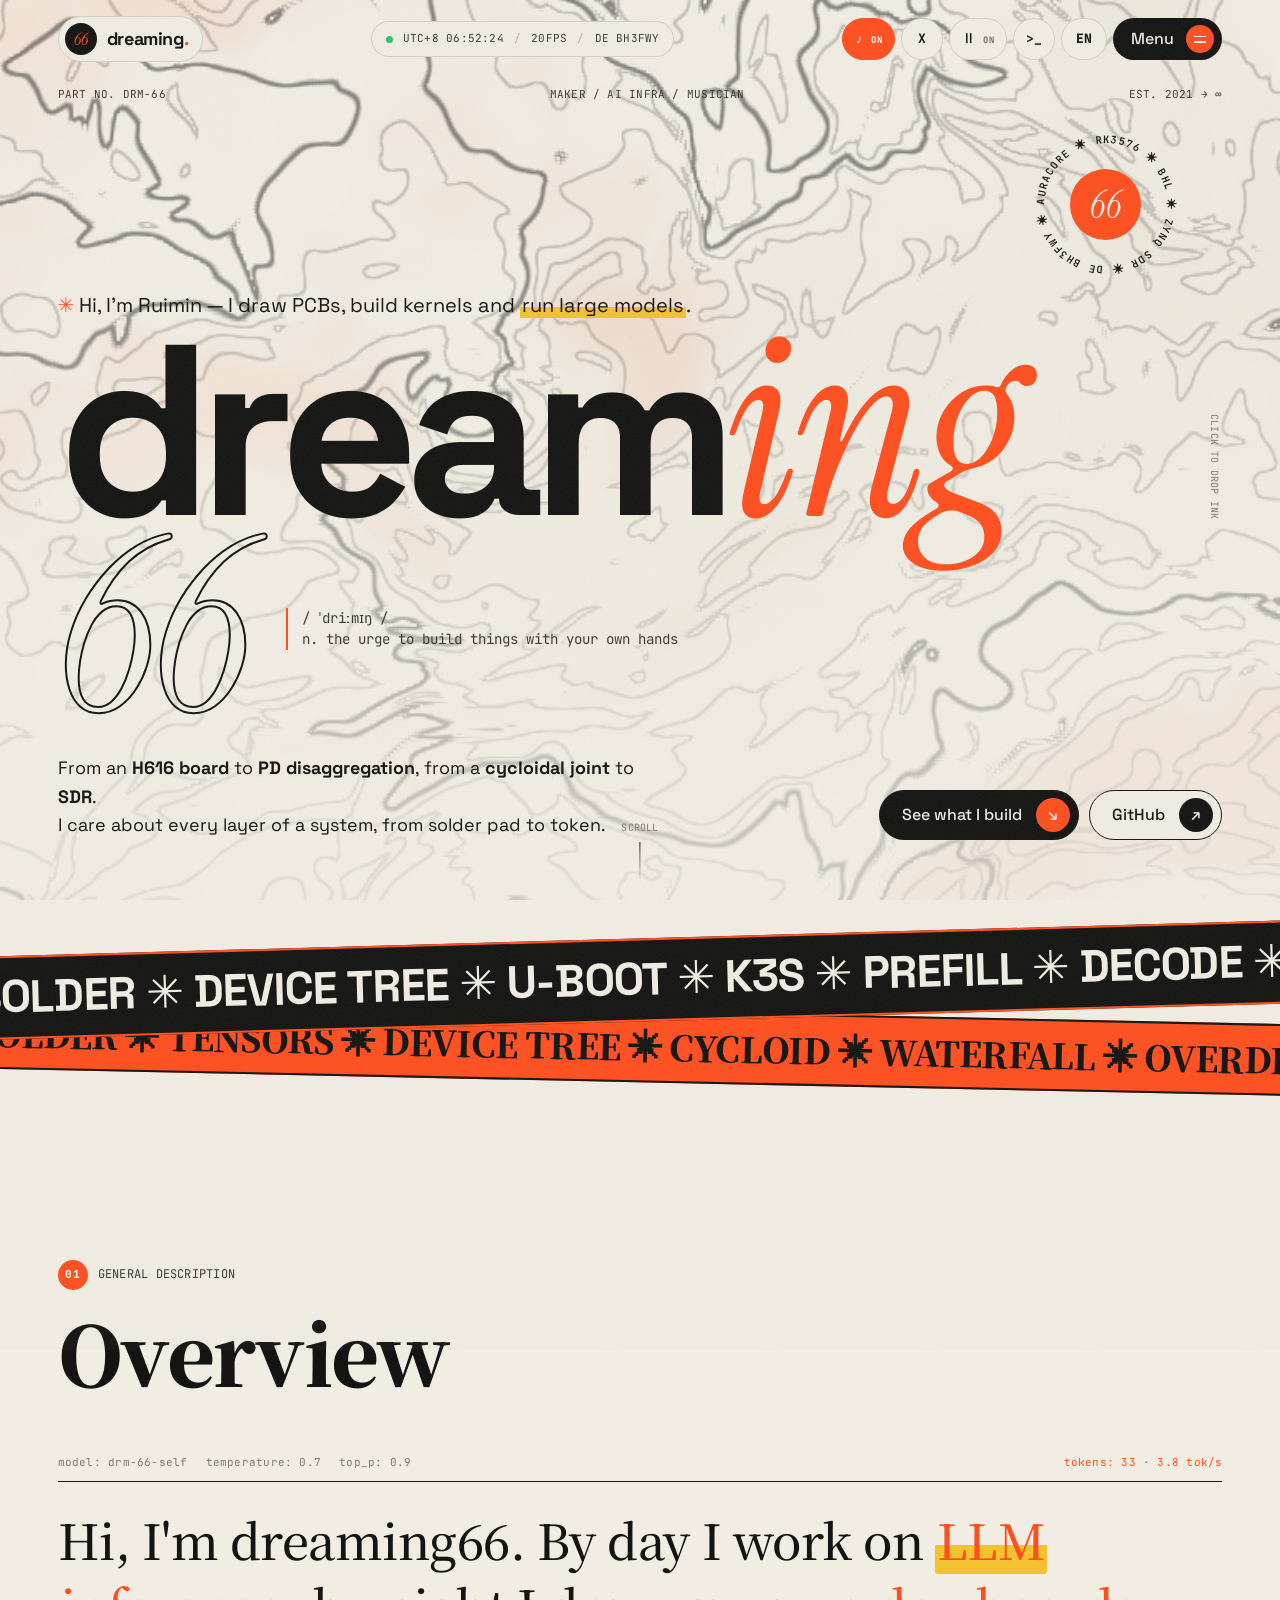
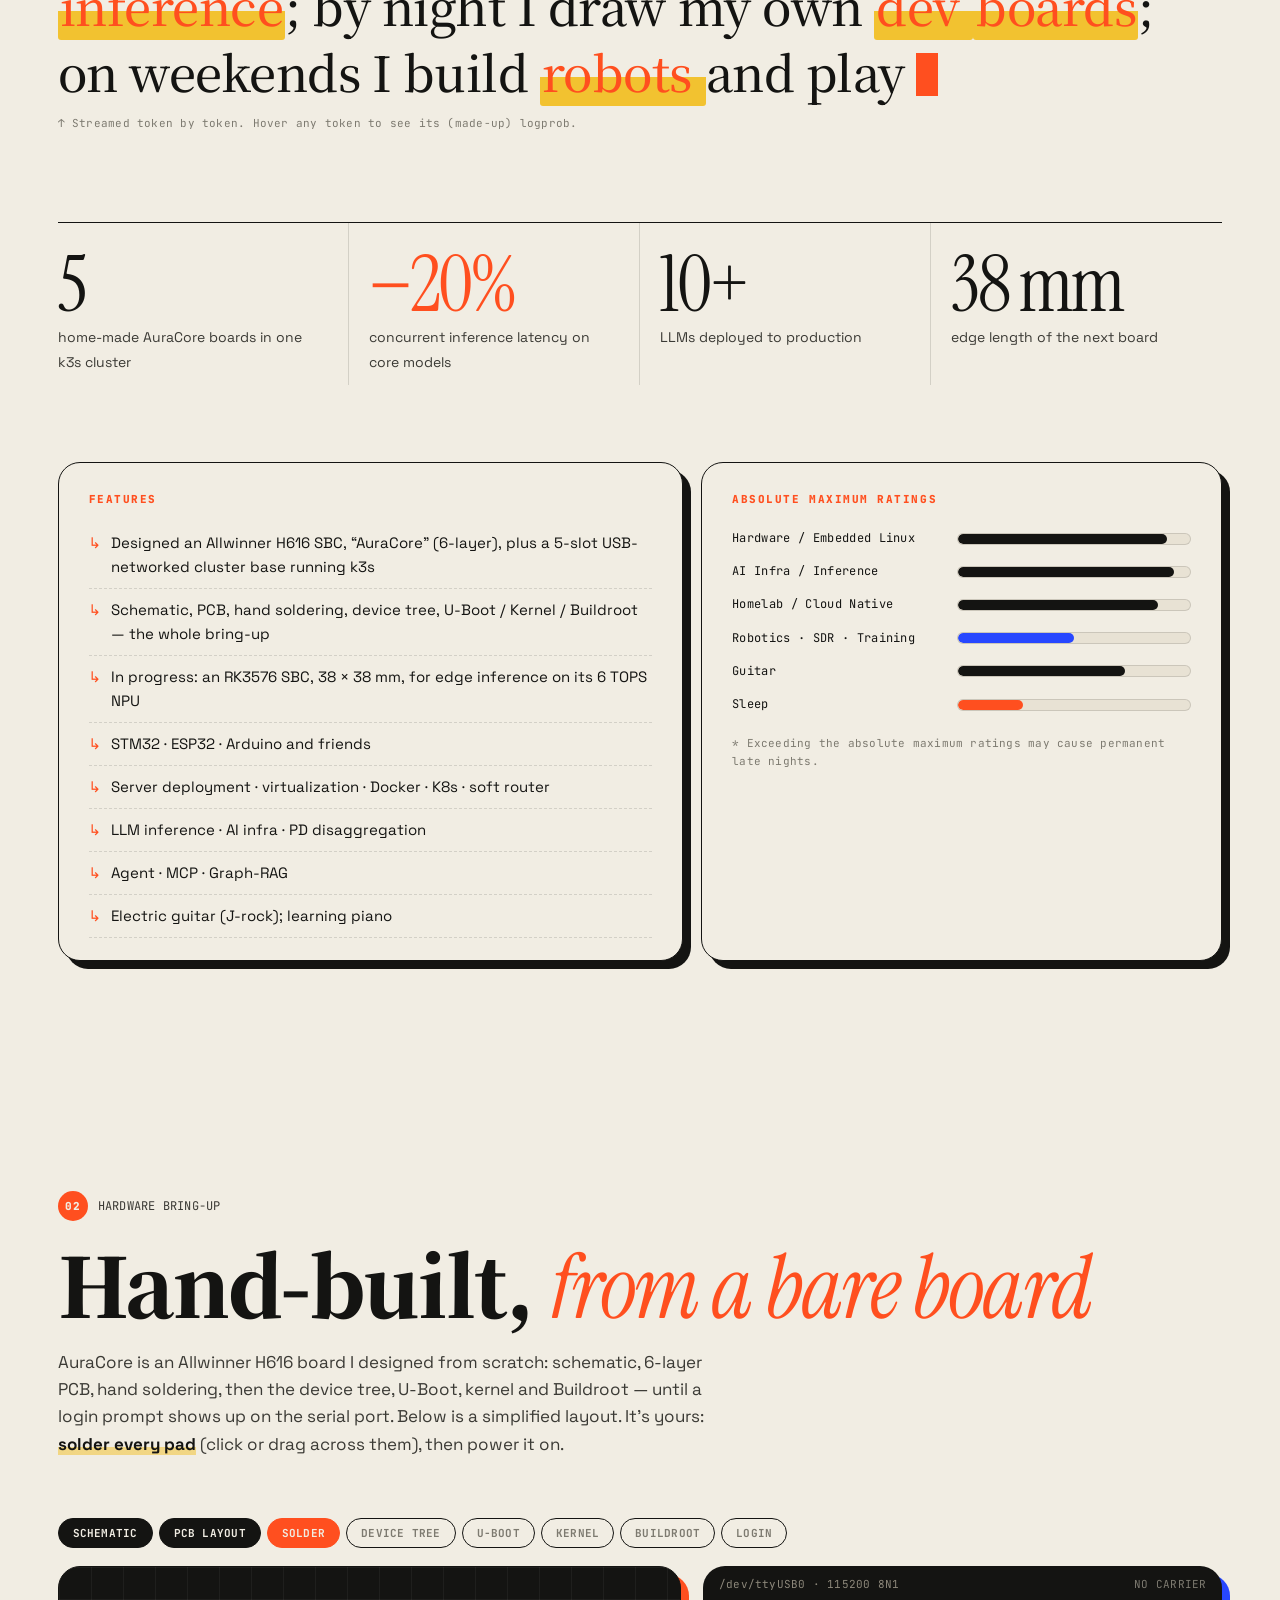
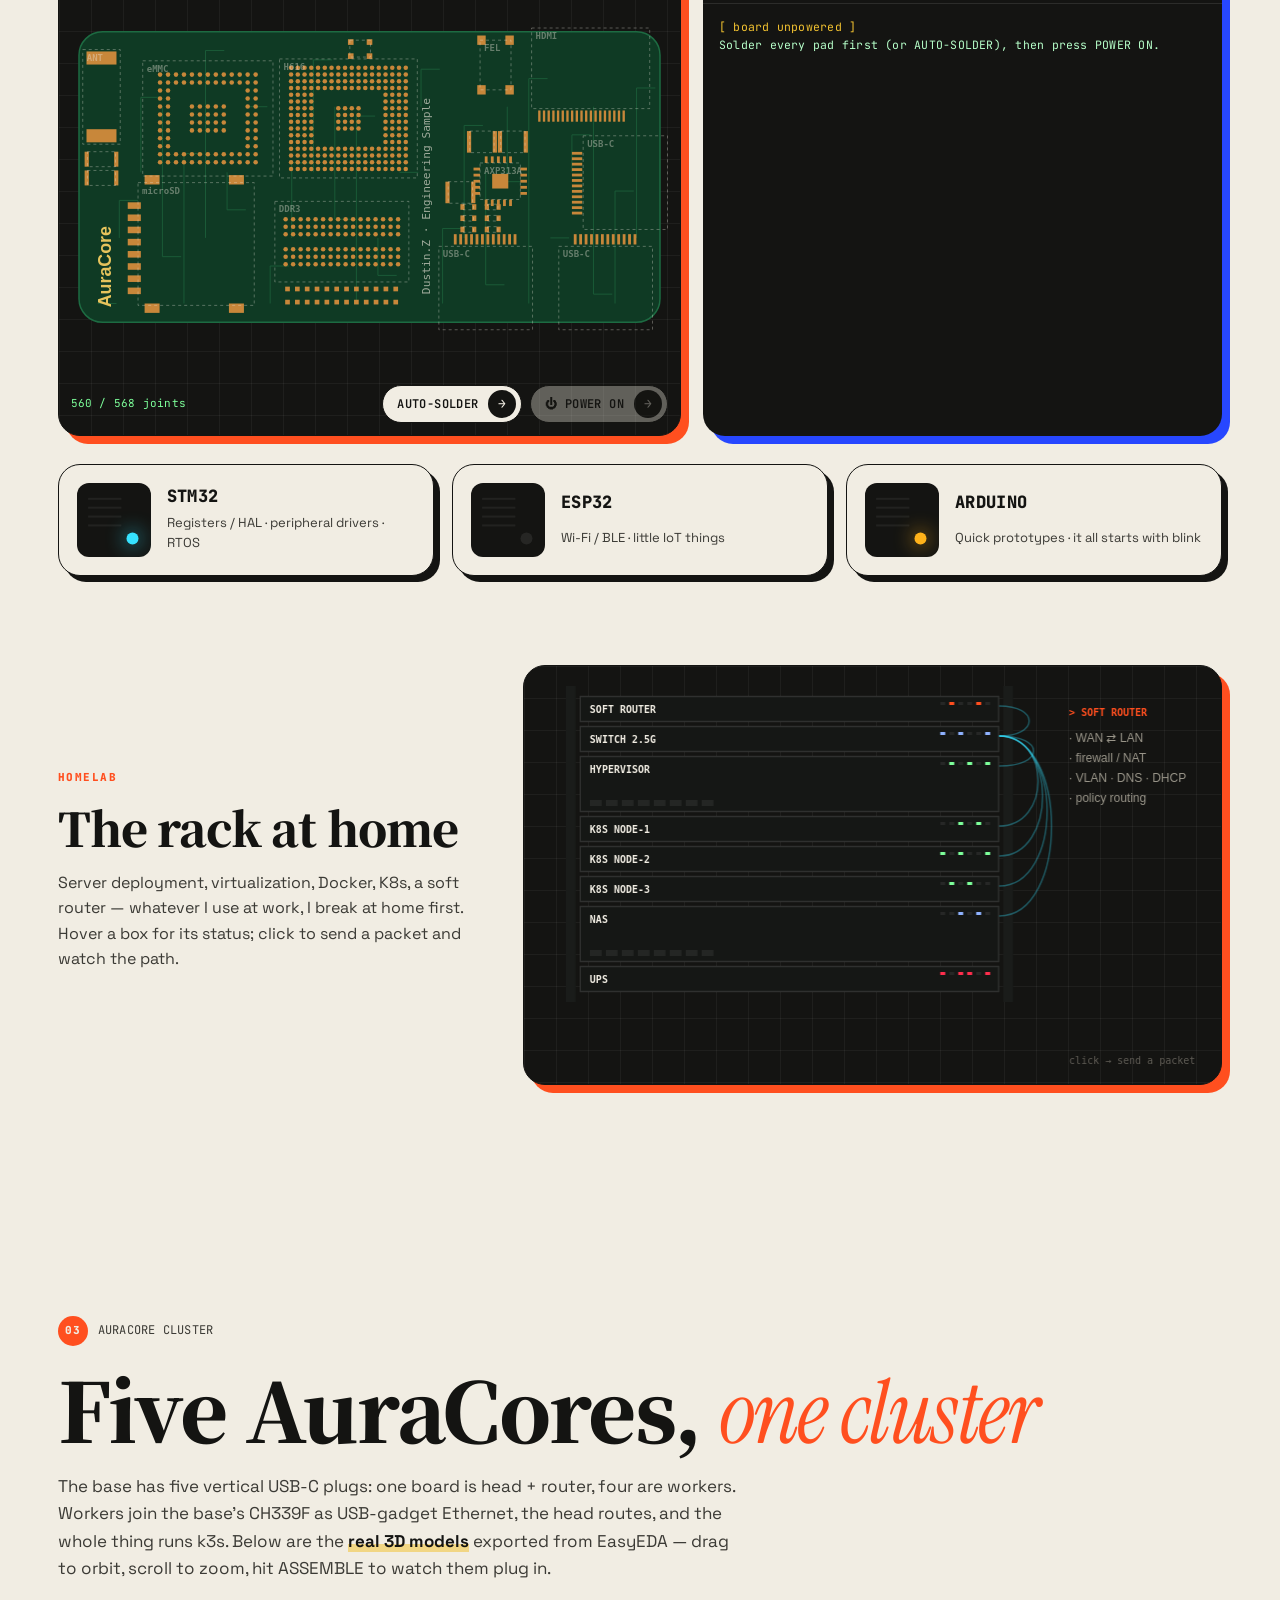
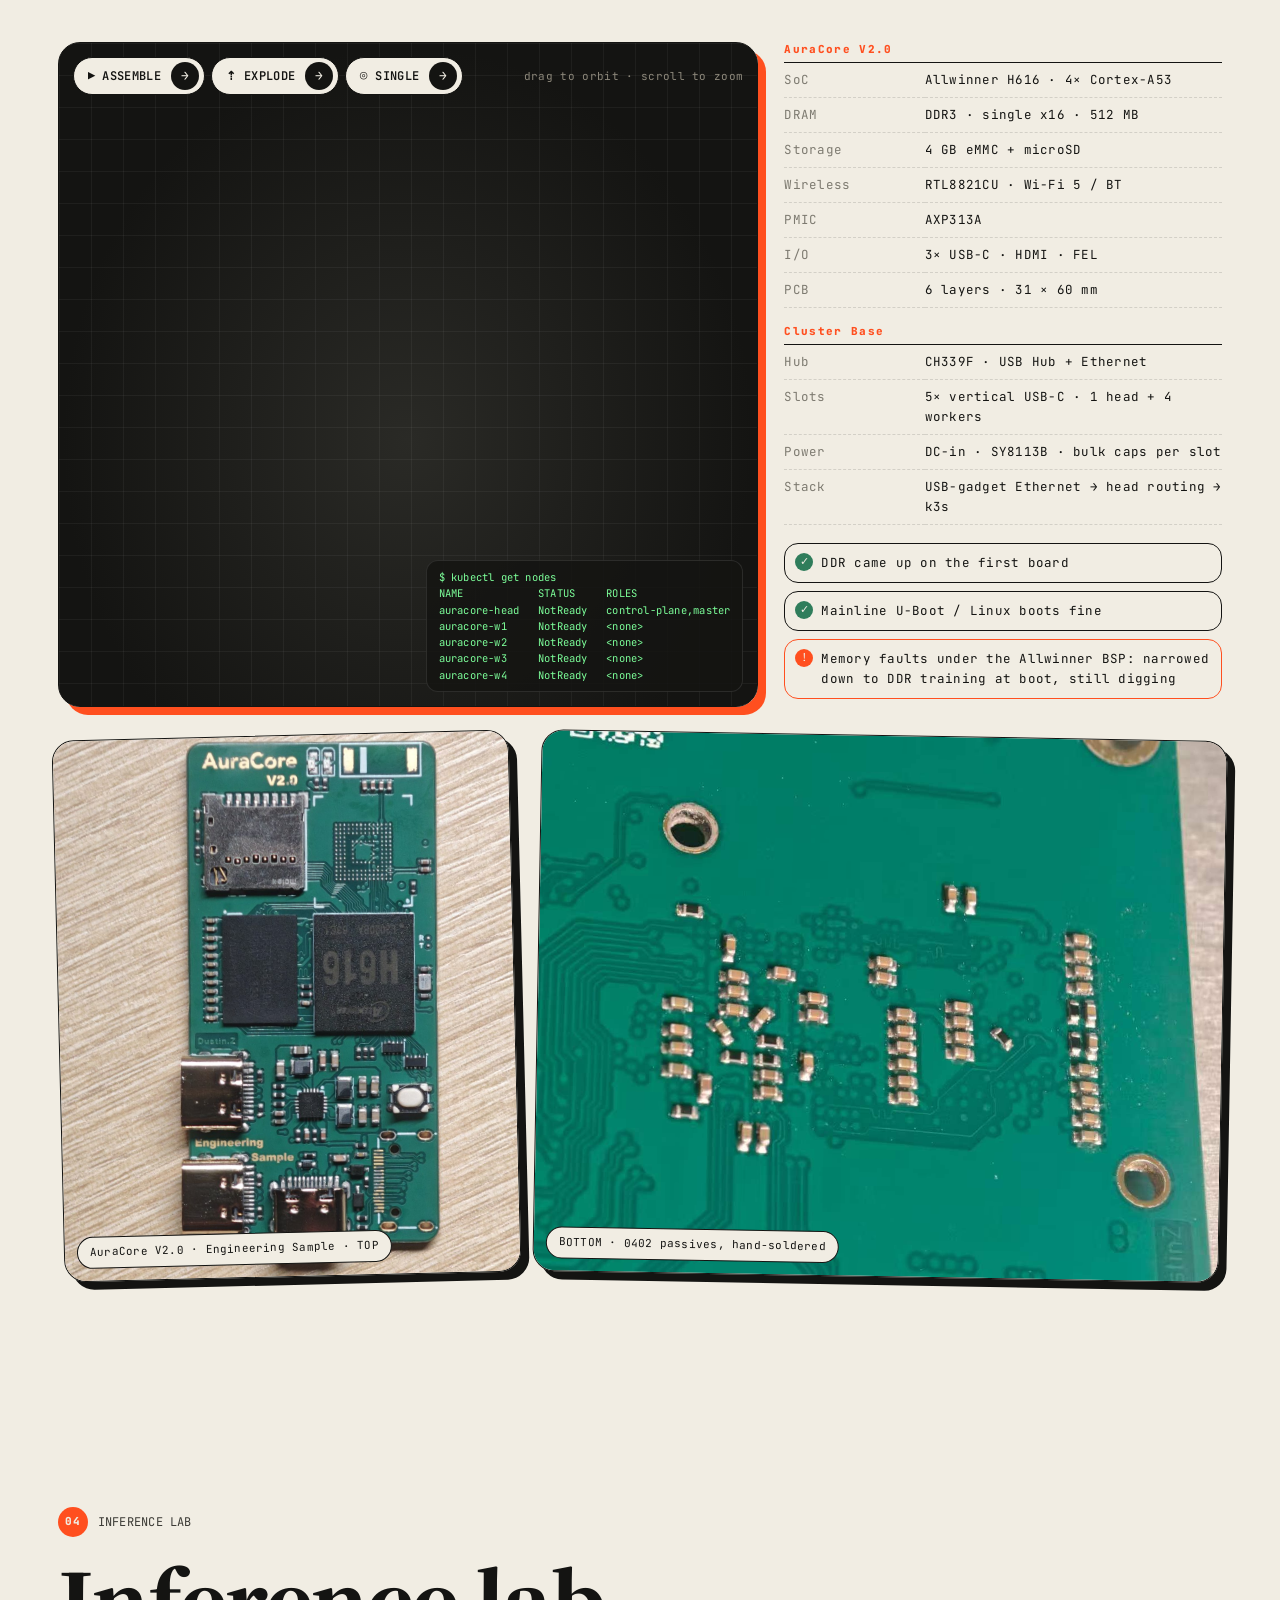
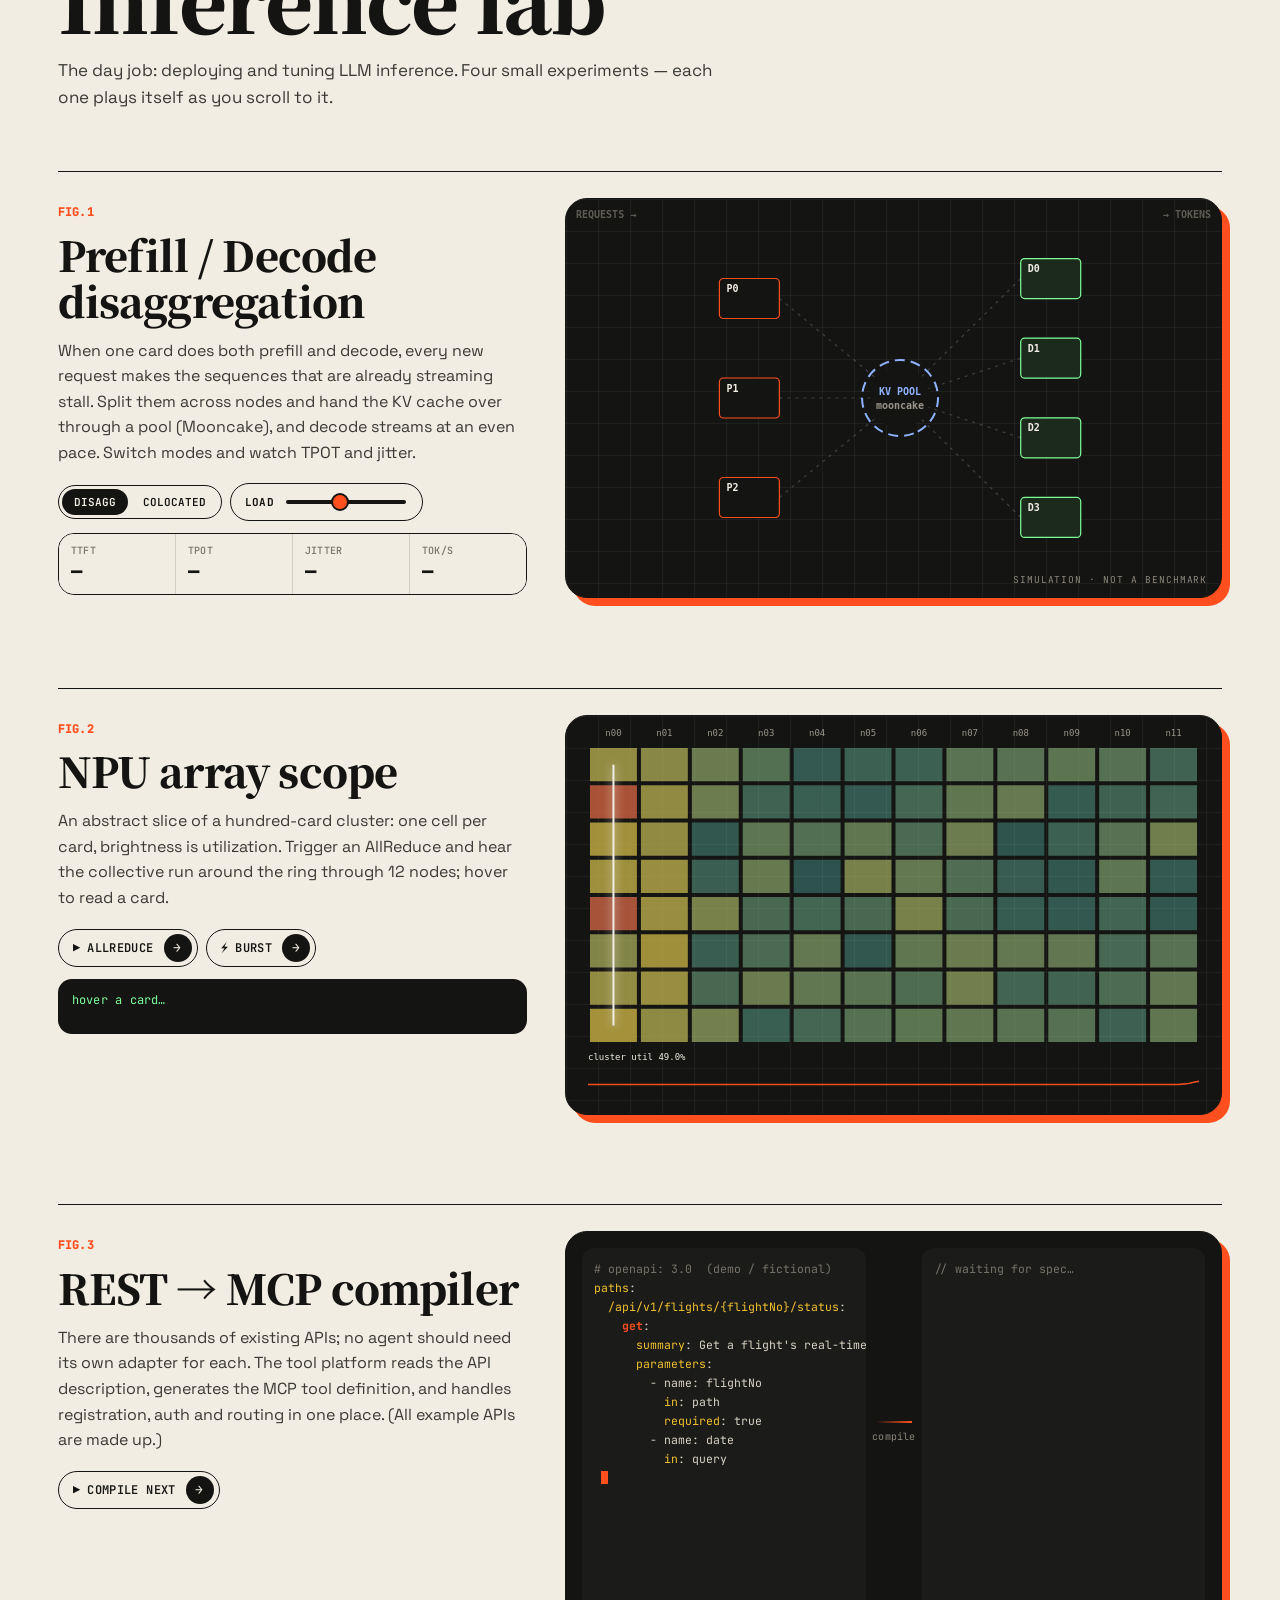
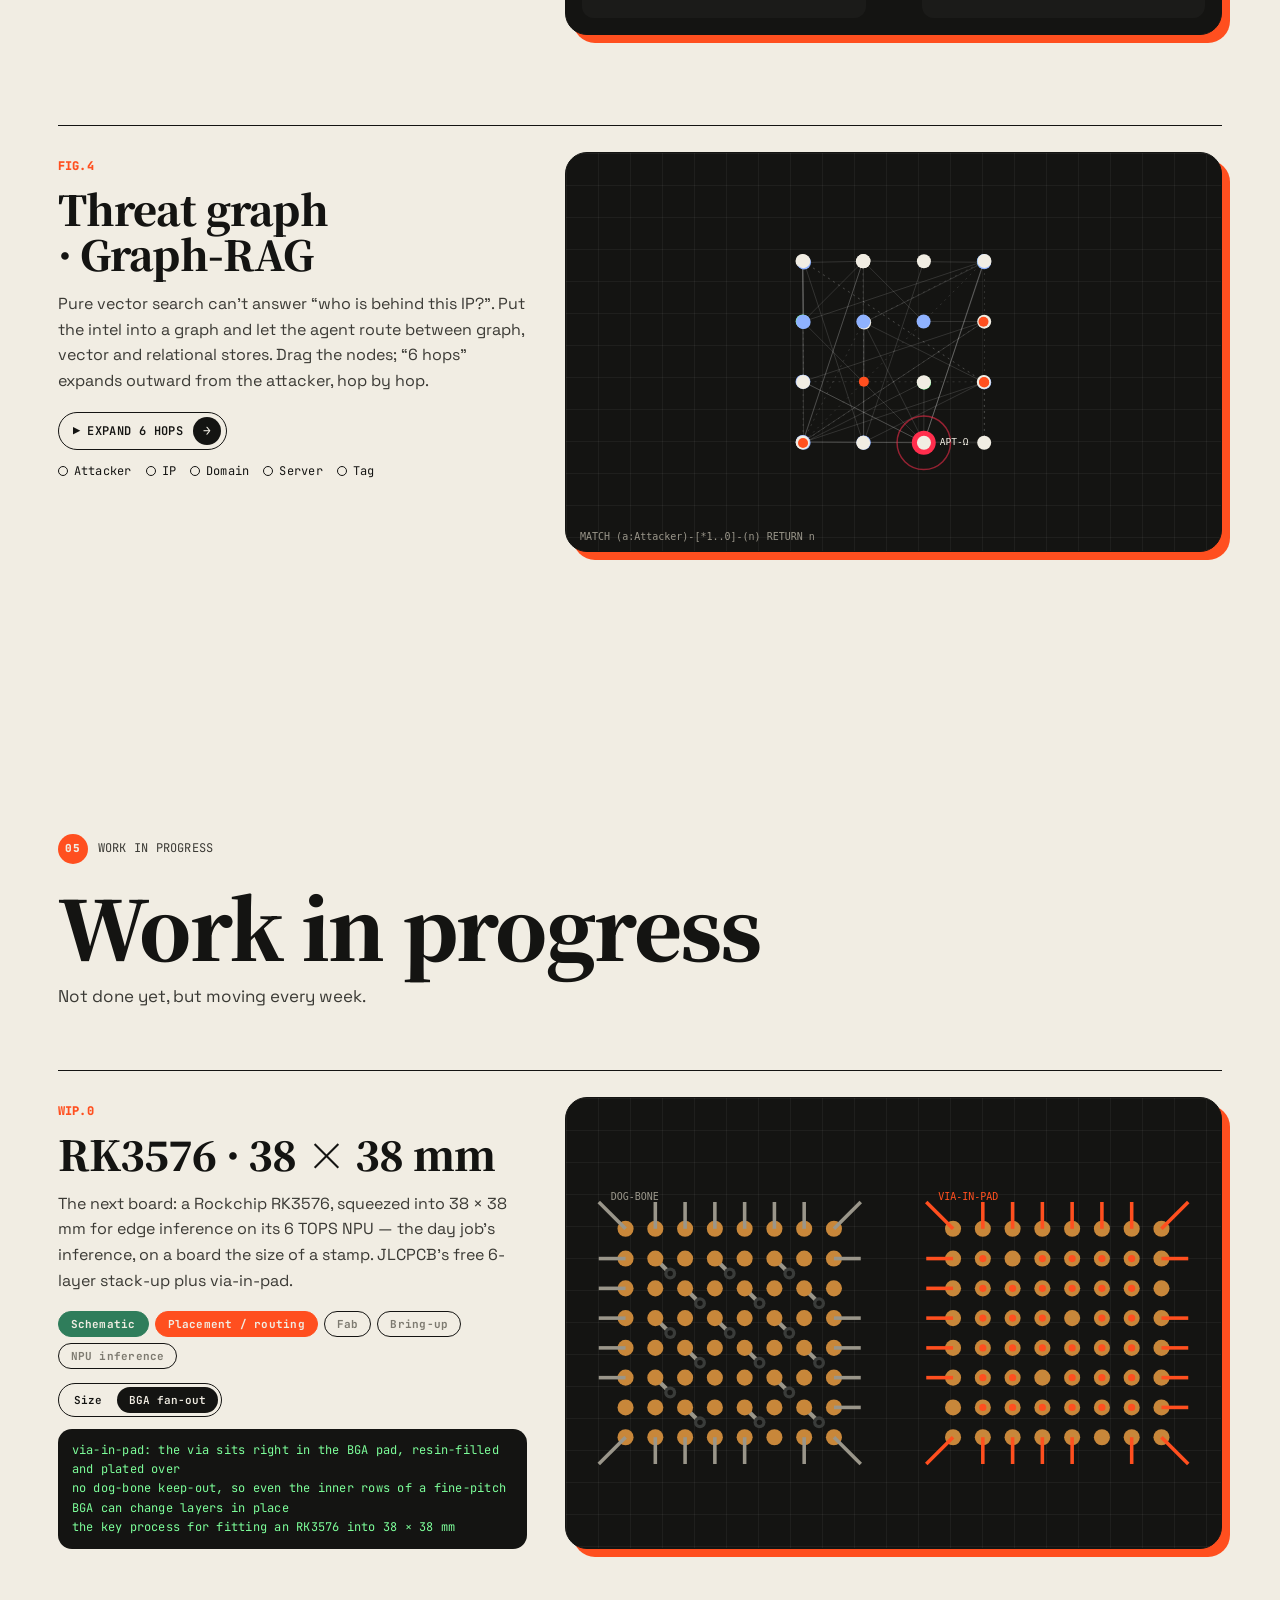
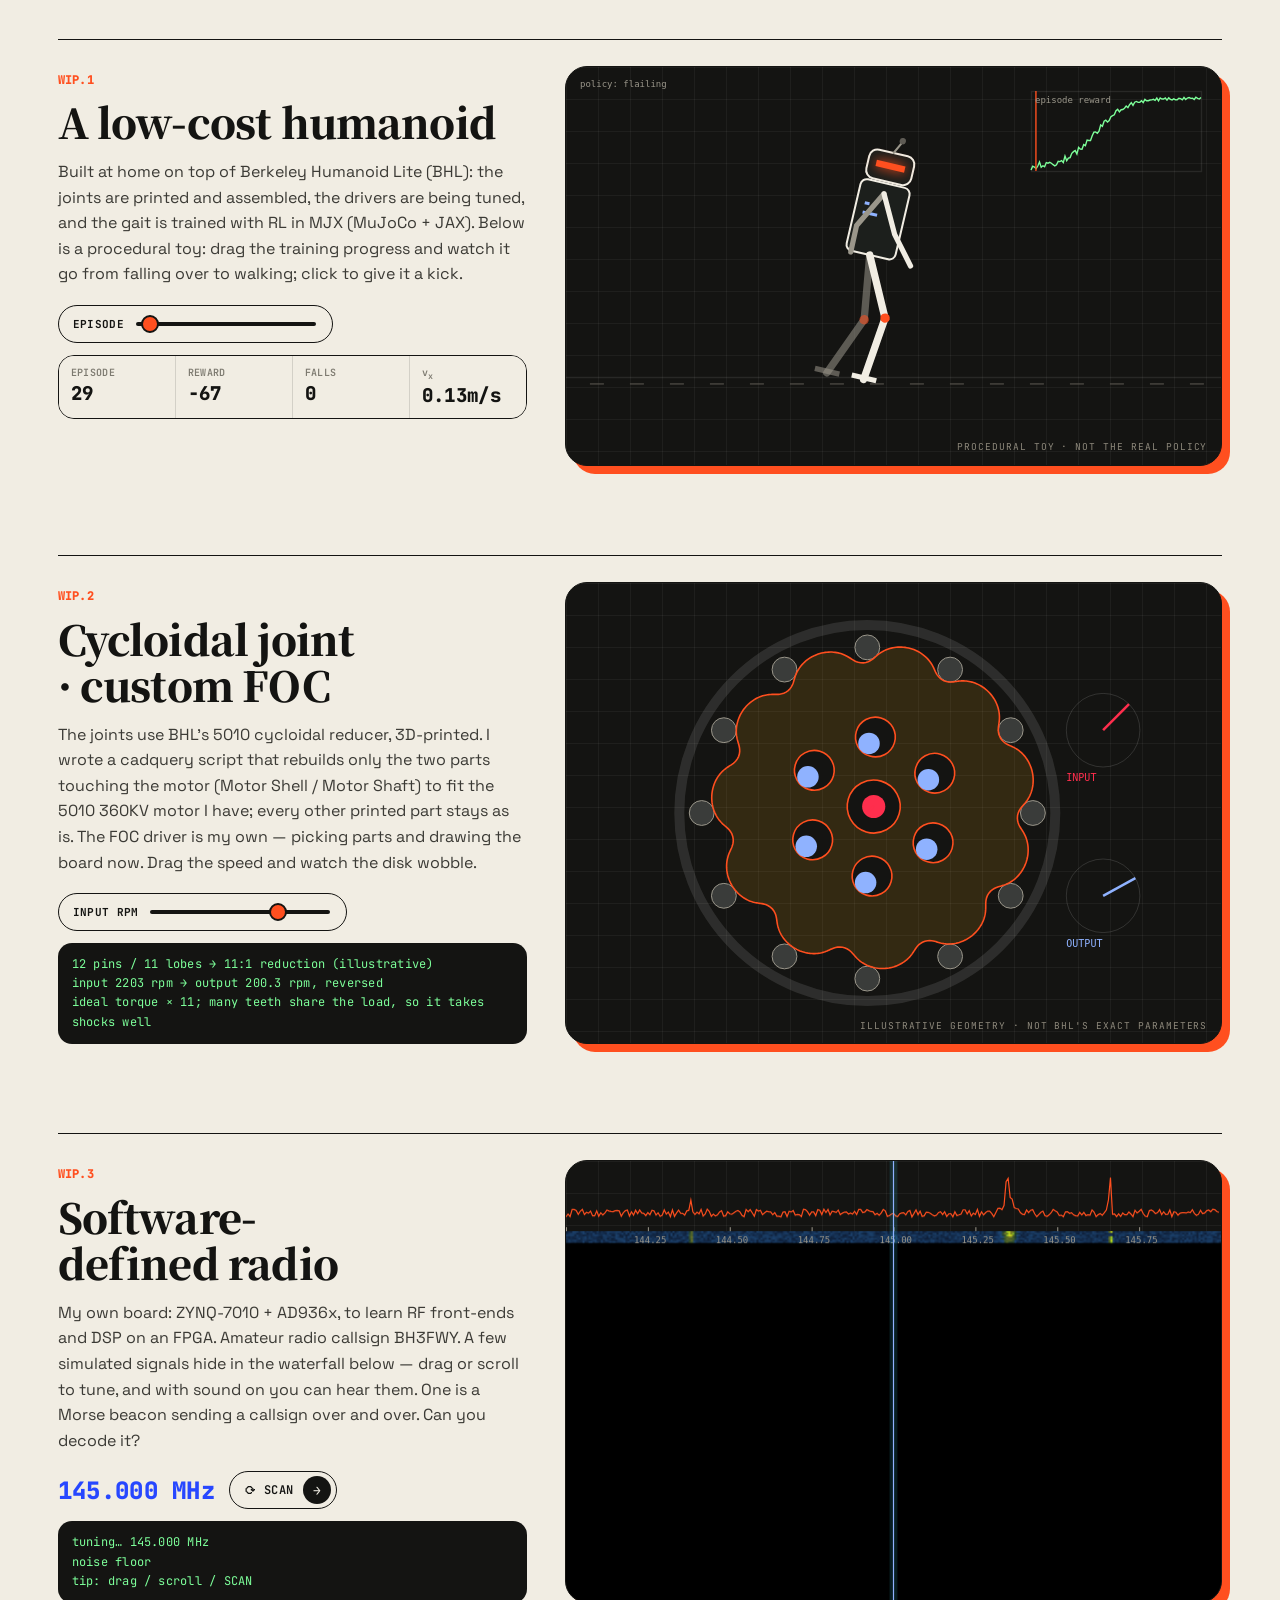
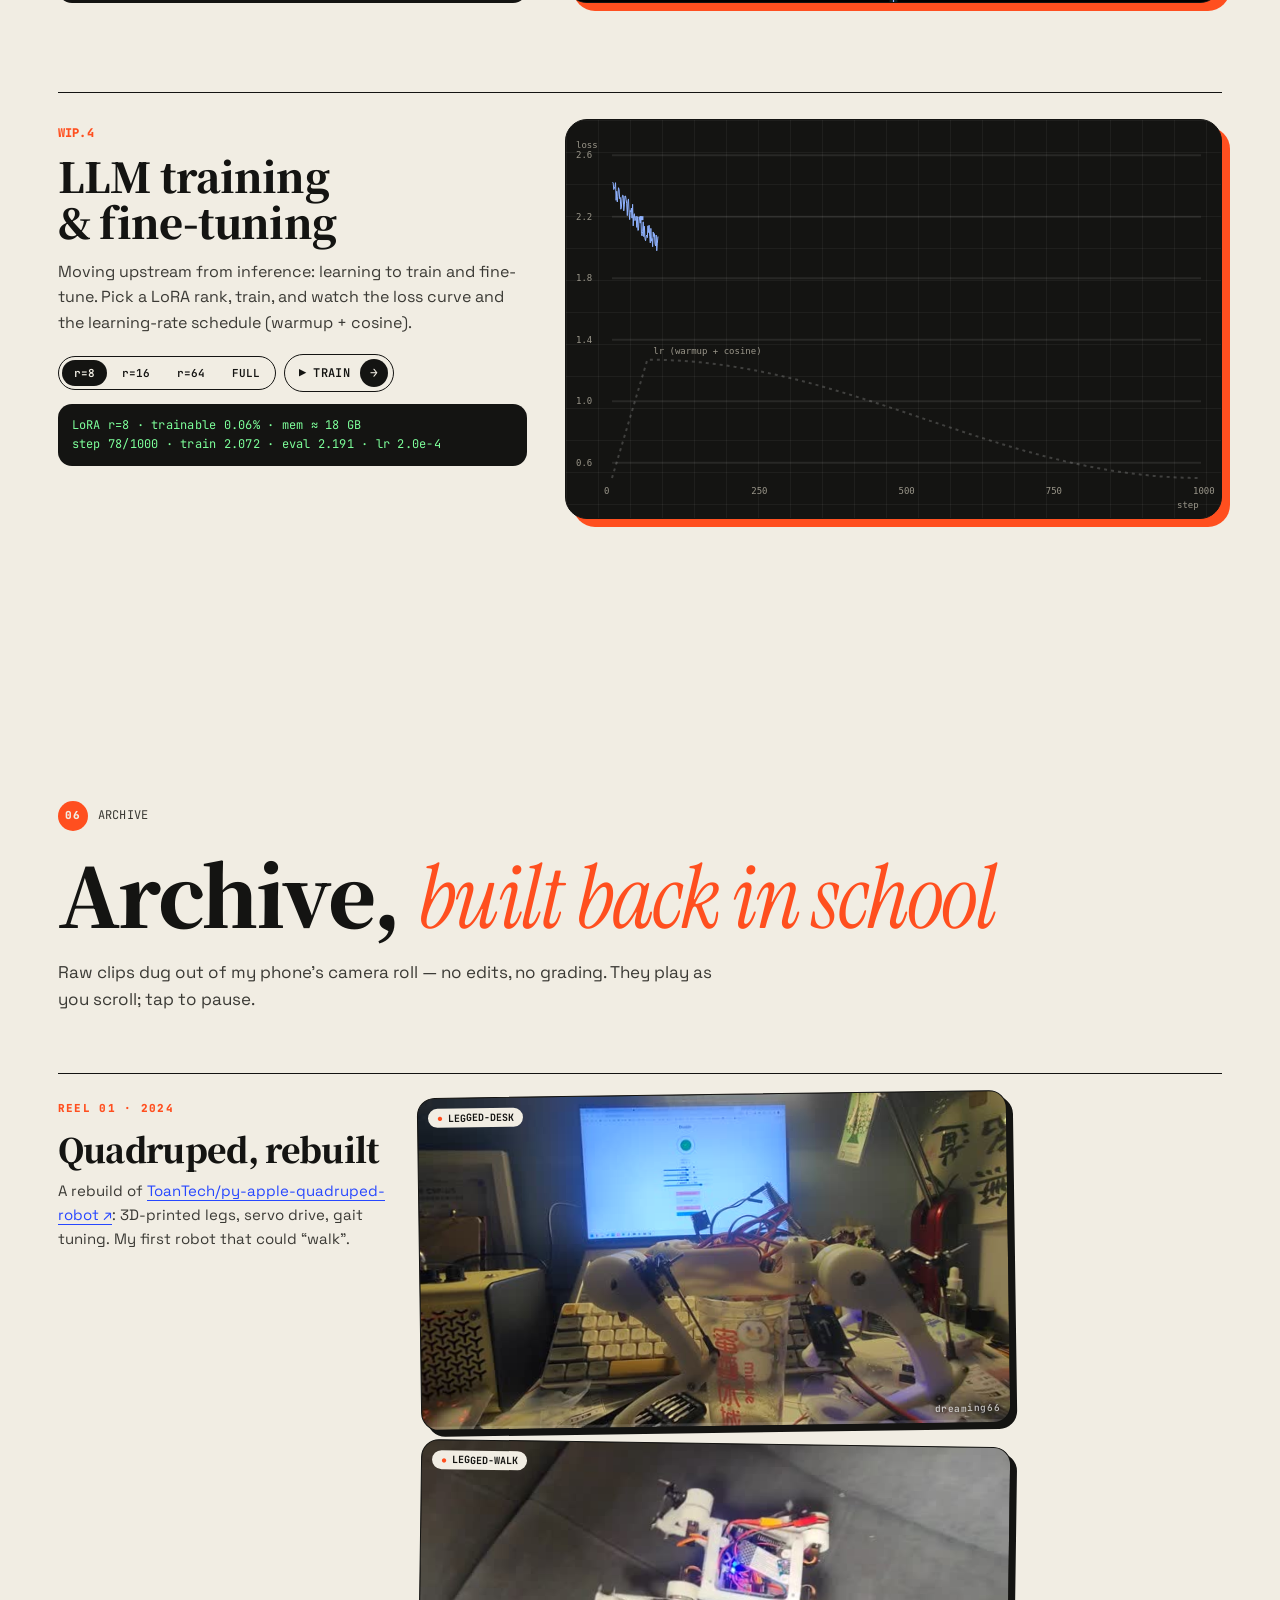
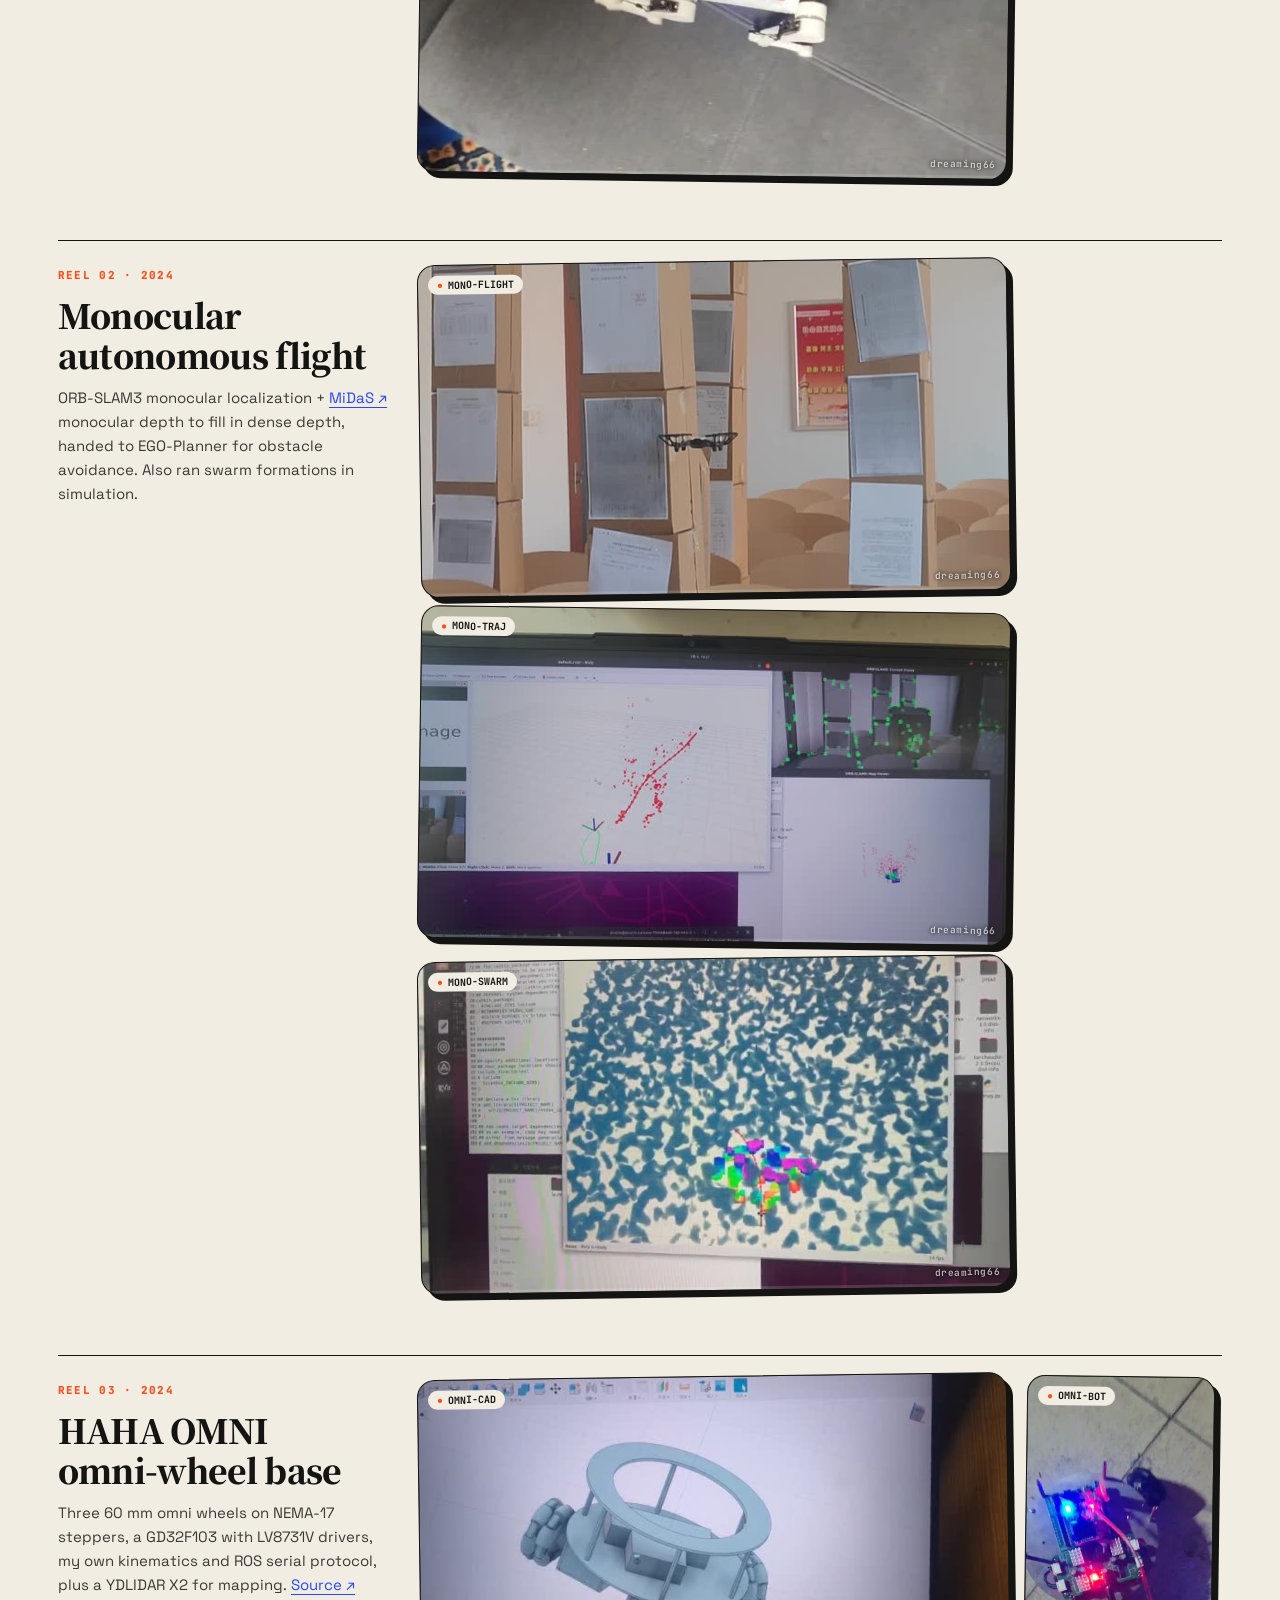
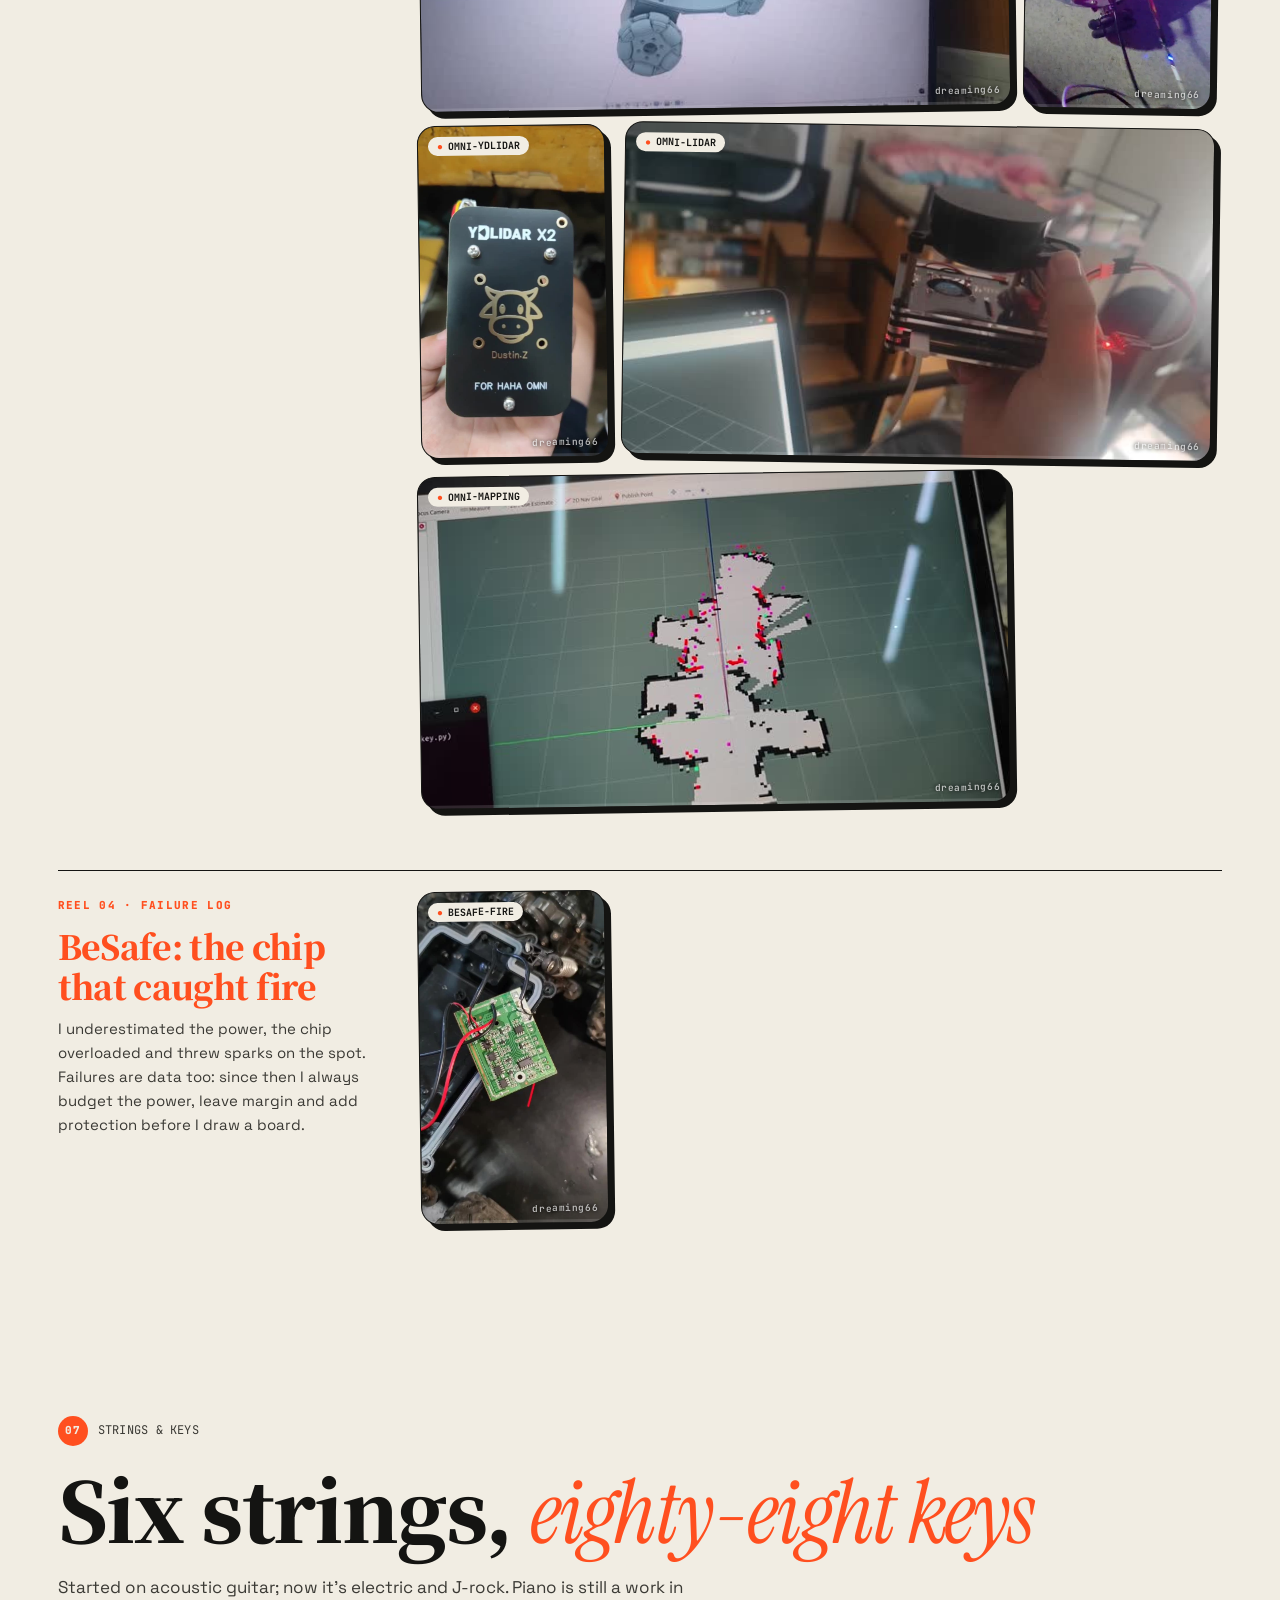
==== index.html @ ac303ded "Add English and Japanese (i18n with header switch, ?lang=, terminal lang), per-language subset fonts" ====
<!doctype html>
<html lang="zh-CN">
<head>
  <meta charset="UTF-8">
  <meta name="viewport" content="width=device-width, initial-scale=1">
  <meta name="theme-color" content="#f1ede3">
  <title>dreaming66 · 从焊锡到张量</title>
  <meta name="description" content="dreaming66 的个人主页：手搓 Linux 开发板、AI Infra 与大模型推理、双足机器人、SDR、吉他与钢琴。">
  <meta property="og:title" content="DRM-66 · dreaming66">
  <meta property="og:description" content="Datasheet of a human: silicon, inference, robots, radio and strings.">
  <link rel="icon" href="data:image/svg+xml,%3Csvg xmlns='http://www.w3.org/2000/svg' viewBox='0 0 64 64'%3E%3Crect width='64' height='64' rx='14' fill='%23141412'/%3E%3Ctext x='32' y='44' font-family='Georgia' font-style='italic' font-size='34' text-anchor='middle' fill='%23ff4f1f'%3E66%3C/text%3E%3C/svg%3E">
  <link rel="preload" href="assets/fonts/space-grotesk.woff2" as="font" type="font/woff2" crossorigin>
  <link rel="preload" href="assets/fonts/instrument-serif-italic.woff2" as="font" type="font/woff2" crossorigin>
  <link rel="stylesheet" href="style.css">
</head>
<body class="gated">
  <a class="skip" href="#main" data-i18n="skip">跳到正文</a>

  <!-- ===== LOADER / GATE ===== -->
  <div class="gate" id="gate">
    <pre class="post mono" id="post"></pre>
    <div class="gate-word">READY&nbsp;TO&nbsp;<em>build</em></div>
    <span id="gateClock" hidden></span>
  </div>
  <div class="crt" id="crt" aria-hidden="true"></div>

  <div class="grain" aria-hidden="true"></div>
  <div class="progress" aria-hidden="true"><i id="progress"></i></div>
  <div class="cursor" aria-hidden="true"><i class="c-dot"></i><i class="c-ring"><span class="c-label"></span></i></div>

  <!-- ===== HEADER ===== -->
  <header class="hdr">
    <a class="brand magnetic" href="#top" data-cursor="home"><span class="brand-mark">66</span><span>dreaming<b>.</b></span></a>
    <div class="hdr-mid mono"><span class="pulse"></span><span id="clock">UTC+8 --:--:--</span><span class="sep">/</span><span id="fps">— fps</span><span class="sep">/</span><span>DE BH3FWY</span></div>
    <div class="hdr-act">
      <button class="chip mono magnetic" id="sndBtn" aria-pressed="false" title="声音 (S)" data-i18n-attr="title:tt.snd" data-cursor="sound">♪ <b>OFF</b></button>
      <button class="chip mono magnetic" id="xrayBtn" aria-pressed="false" title="X 光透视 (X)" data-i18n-attr="title:tt.xray" data-cursor="x-ray">X</button>
      <button class="chip mono magnetic" id="motBtn" aria-pressed="false" title="暂停动效" data-i18n-attr="title:tt.mot" data-cursor="pause">Ⅱ <b>ON</b></button>
      <button class="chip mono magnetic" id="termBtn" title="终端 (`)" data-i18n-attr="title:tt.term" data-cursor="shell">&gt;_</button>
      <button class="chip mono magnetic lang-chip" id="langBtn" title="语言 / Language / 言語" data-i18n-attr="title:tt.lang" data-cursor="lang">中</button>
      <button class="menu-btn magnetic" id="menuBtn" aria-haspopup="dialog" aria-controls="menu" data-cursor="menu"><span data-i18n="menu">菜单</span><i><b></b><b></b></i></button>
    </div>
  </header>

  <!-- ===== MENU ===== -->
  <nav class="menu" id="menu" role="dialog" aria-label="站点导航" aria-hidden="true">
    <div class="menu-inner">
      <a href="#build" data-i="02"><span data-i18n="m.build">手搓</span><em>Bring-up</em></a>
      <a href="#aura" data-i="03"><span data-i18n="m.aura">AuraCore 集群</span><em>Cluster</em></a>
      <a href="#lab" data-i="04"><span data-i18n="m.lab">推理实验室</span><em>Inference</em></a>
      <a href="#wip" data-i="05"><span data-i18n="m.wip">正在折腾</span><em>WIP</em></a>
      <a href="#archive" data-i="06"><span data-i18n="m.archive">档案馆</span><em>Archive</em></a>
      <a href="#music" data-i="07"><span data-i18n="m.music">六根弦</span><em>Strings</em></a>
      <a href="#log" data-i="08"><span data-i18n="m.log">经历</span><em>git log</em></a>
      <a href="#ping" data-i="09"><span data-i18n="m.ping">来找我</span><em>Say hi</em></a>
    </div>
    <p class="menu-foot mono" data-i18n="menu.foot">按 <kbd>`</kbd> 打开终端 · <kbd>S</kbd> 声音 · <kbd>X</kbd> 透视 · 试试 ↑↑↓↓←→←→BA</p>
  </nav>

  <main id="main">
    <!-- ===== HERO ===== -->
    <section class="hero" id="top" data-sec>
      <canvas id="ink" class="ink" aria-hidden="true"></canvas>
      <div class="hero-meta mono"><span>PART NO. DRM-66</span><span>MAKER / AI INFRA / MUSICIAN</span><span>EST. 2021 → ∞</span></div>
      <div class="hero-copy">
        <p class="hero-kicker reveal-up" data-i18n="hero.kicker"><span class="star">✳</span> 你好，我是 Ruimin：画 PCB、编内核、<span class="hl">跑大模型</span>的人。</p>
        <h1 class="hero-name" aria-label="dreaming66">
          <span class="hn-row"><span class="split" data-text="dream">dream</span><span class="hn-serif split" data-text="ing">ing</span></span>
          <span class="hn-row hn-row2"><span class="hn-num split" data-text="66">66</span><span class="hn-tag mono" data-i18n="hero.tag">/ ˈdriːmɪŋ /<br>n. 把东西亲手造出来的执念</span></span>
        </h1>
        <div class="hero-bottom reveal-up">
          <p class="hero-desc" data-i18n="hero.desc">从 <b>H616 开发板</b>到 <b>PD 分离</b>，从<b>摆线关节</b>到 <b>SDR</b>。<br>我关心一个系统从焊盘到 token 的每一层。</p>
          <div class="hero-cta">
            <a class="pill ink-pill magnetic" href="#build" data-cursor="go"><span data-i18n="hero.cta">看看我做的东西</span><span>↘</span></a>
            <a class="pill magnetic" href="https://github.com/dreaming66" target="_blank" rel="noopener" data-cursor="open"><span>GitHub</span><span>↗</span></a>
          </div>
        </div>
      </div>
      <a class="badge-rot magnetic" href="#aura" data-cursor="see" aria-label="AuraCore 集群"><svg viewBox="0 0 200 200" aria-hidden="true"><defs><path id="circ" d="M100,100 m-80,0 a80,80 0 1,1 160,0 a80,80 0 1,1 -160,0"/></defs><text><textPath href="#circ">AURACORE ✳ RK3576 ✳ BHL ✳ ZYNQ SDR ✳ DE BH3FWY ✳ </textPath></text></svg><b>66</b></a>
      <p class="hero-hint mono" data-i18n="hero.hint">点击画面，投下一滴墨 · CLICK TO DROP INK</p>
      <div class="scroll-cue mono"><span>SCROLL</span><i></i></div>
    </section>

    <div class="marquee" aria-hidden="true"><div class="mq-track"><span>SOLDER ✳ DEVICE TREE ✳ U-BOOT ✳ K3S ✳ PREFILL ✳ DECODE ✳ KV CACHE ✳ CYCLOID ✳ FOC ✳ MJX ✳ ZYNQ ✳ OVERDRIVE ✳ </span><span>SOLDER ✳ DEVICE TREE ✳ U-BOOT ✳ K3S ✳ PREFILL ✳ DECODE ✳ KV CACHE ✳ CYCLOID ✳ FOC ✳ MJX ✳ ZYNQ ✳ OVERDRIVE ✳ </span></div></div>
    <div class="marquee m2" aria-hidden="true"><div class="mq-track"><span data-i18n="mq2">焊锡 ✳ 张量 ✳ 设备树 ✳ 摆线 ✳ 瀑布图 ✳ 失真 ✳ 盘中孔 ✳ 注意力 ✳ 呼号 BH3FWY ✳ </span><span data-i18n="mq2">焊锡 ✳ 张量 ✳ 设备树 ✳ 摆线 ✳ 瀑布图 ✳ 失真 ✳ 盘中孔 ✳ 注意力 ✳ 呼号 BH3FWY ✳ </span></div></div>

    <!-- ===== SPEC ===== -->
    <section class="spec" id="spec" data-sec>
      <div class="sec-h">
        <div class="sec-tag mono"><span>01</span> GENERAL DESCRIPTION</div>
        <h2 class="sec-t" data-glitch data-i18n="spec.t">概述</h2>
      </div>
      <div class="gen">
        <div class="gen-meta mono"><span>model: drm-66-self</span><span>temperature: 0.7</span><span>top_p: 0.9</span><span id="genStat">tokens: 0</span></div>
        <p class="gen-out" id="genOut"></p>
        <p class="gen-hint mono" data-i18n="spec.hint">↑ 流式生成。悬停任意 token 查看它的（虚构）logprob。</p>
      </div>
      <div class="stats">
        <div class="stat"><b class="count" data-to="5" data-suffix=" 片" data-i18n-attr="data-suffix:st1u">0</b><span data-i18n="st1">自研 AuraCore 组成 k3s 集群</span></div>
        <div class="stat"><b class="count" data-to="20" data-prefix="−" data-suffix="%">0</b><span data-i18n="st2">核心模型并发推理延迟</span></div>
        <div class="stat"><b class="count" data-to="10" data-suffix="+">0</b><span data-i18n="st3">款大模型生产级部署</span></div>
        <div class="stat"><b class="count" data-to="38" data-suffix=" mm">0</b><span data-i18n="st4">下一块板子的边长</span></div>
      </div>
      <div class="feat">
        <div class="feat-c"><span class="mono">FEATURES</span>
          <ul>
            <li data-i18n="f1">自研全志 H616 SBC「AuraCore」（六层板）与五槽 USB 组网集群底座，跑 k3s</li>
            <li data-i18n="f2">原理图、PCB、手工焊接、设备树、U-Boot / Kernel / Buildroot 全流程</li>
            <li data-i18n="f3">在研：RK3576 SBC，38 × 38 mm，冲 6 TOPS NPU 端侧推理</li>
            <li data-i18n="f4">STM32 · ESP32 · Arduino 等各类微控制器</li>
            <li data-i18n="f5">服务器部署 · 虚拟化 · Docker · K8s · 软路由</li>
            <li data-i18n="f6">大模型推理 · AI Infra · PD 分离</li>
            <li data-i18n="f7">Agent · MCP · Graph-RAG</li>
            <li data-i18n="f8">电吉他（日式摇滚）；钢琴学习中</li>
          </ul>
        </div>
        <div class="feat-c"><span class="mono">ABSOLUTE MAXIMUM RATINGS</span>
          <dl class="bars mono">
            <div><dt>Hardware / Embedded Linux</dt><dd style="--v:.9"></dd></div>
            <div><dt>AI Infra / Inference</dt><dd style="--v:.93"></dd></div>
            <div><dt>Homelab / Cloud Native</dt><dd style="--v:.86"></dd></div>
            <div><dt>Robotics · SDR · Training</dt><dd style="--v:.5" class="wipbar"></dd></div>
            <div><dt>Guitar</dt><dd style="--v:.72"></dd></div>
            <div><dt>Sleep</dt><dd style="--v:.28" class="warnbar"></dd></div>
          </dl>
          <p class="mono fnote" data-i18n="spec.fnote">* 超过绝对最大额定值可能导致永久性熬夜。</p>
        </div>
      </div>
    </section>

    <!-- ===== BUILD ===== -->
    <section class="build" id="build" data-sec>
      <div class="sec-h">
        <div class="sec-tag mono"><span>02</span> HARDWARE BRING-UP</div>
        <h2 class="sec-t" data-glitch data-i18n="build.t">手搓，<em>从一块空板开始</em></h2>
        <p class="sec-s" data-i18n="build.s">AuraCore 是我从零画的全志 H616 开发板：原理图、六层 PCB、手工焊接，再配设备树、编 U-Boot、Kernel、Buildroot，直到串口里出现登录提示符。下面是它的简化布局，交给你：<b>把所有焊盘焊上</b>（点击或拖过焊盘），然后上电。</p>
      </div>
      <ol class="flow mono" id="flow">
        <li data-s="0">SCHEMATIC</li><li data-s="1">PCB LAYOUT</li><li data-s="2">SOLDER</li><li data-s="3">DEVICE TREE</li><li data-s="4">U-BOOT</li><li data-s="5">KERNEL</li><li data-s="6">BUILDROOT</li><li data-s="7">LOGIN</li>
      </ol>
      <div class="bringup">
        <div class="stage pcb-stage"><canvas id="pcb" aria-label="可焊接的 PCB"></canvas>
          <div class="pcb-hud mono"><span id="solderCnt">0 / 0 joints</span><button class="act" id="autoSolder">AUTO-SOLDER</button><button class="act hotbtn" id="powerBtn" disabled>⏻ POWER ON</button></div>
        </div>
        <div class="serial">
          <div class="serial-bar mono"><span>/dev/ttyUSB0 · 115200 8N1</span><span id="serialState" class="d">NO CARRIER</span></div>
          <pre class="serial-out mono" id="serialOut"></pre>
        </div>
      </div>

      <div class="mcu-row">
        <div class="mcu" data-mcu="stm32"><div class="chip-svg"><canvas class="blink" data-color="#36e2ff" data-rate="1"></canvas></div><b class="mono">STM32</b><span data-i18n="mcu1">寄存器 / HAL · 外设驱动 · RTOS</span></div>
        <div class="mcu" data-mcu="esp32"><div class="chip-svg"><canvas class="blink" data-color="#a4ff5e" data-rate="2.2"></canvas></div><b class="mono">ESP32</b><span data-i18n="mcu2">Wi-Fi / BLE · IoT 小玩意</span></div>
        <div class="mcu" data-mcu="arduino"><div class="chip-svg"><canvas class="blink" data-color="#ffb21a" data-rate=".6"></canvas></div><b class="mono">ARDUINO</b><span data-i18n="mcu3">快速原型 · 一切从 blink 开始</span></div>
      </div>

      <div class="rack-wrap">
        <div class="rack-txt">
          <span class="sec-k mono">HOMELAB</span>
          <h3 data-i18n="rack.t">家里的那台机柜</h3>
          <p data-i18n="rack.s">服务器部署、虚拟化、Docker、K8s、软路由——工作里用的东西，先在自己家里折腾一遍。悬停设备看状态，点击发一个包看它怎么走。</p>
        </div>
        <div class="stage rack-stage"><canvas id="rack" aria-label="homelab 机柜"></canvas></div>
      </div>
    </section>

    <!-- ===== AURACORE CLUSTER ===== -->
    <section class="aura" id="aura" data-sec>
      <div class="sec-h">
        <div class="sec-tag mono"><span>03</span> AURACORE CLUSTER</div>
        <h2 class="sec-t" data-glitch data-i18n="aura.t">五片 AuraCore，<em>插成一个集群</em></h2>
        <p class="sec-s" data-i18n="aura.s">底座上有五个竖直的 USB-C 插槽：一片做 head + 路由，四片做从节点，从节点以 USB gadget 以太网接入底座的 CH339F，由 head 做路由，组网跑 k3s。下面是从 EasyEDA 导出的<b>真实 3D 模型</b>：拖动旋转、滚轮缩放，按 ASSEMBLE 看它们插上去。</p>
      </div>
      <div class="aura-grid">
        <div class="stage aura-stage">
          <canvas id="aura3d" aria-label="AuraCore 集群 3D 模型"></canvas>
          <div class="aura-hud mono"><button class="act" id="auAssemble">▶ ASSEMBLE</button><button class="act" id="auExplode">⇡ EXPLODE</button><button class="act" id="auSolo">◎ SINGLE</button><span id="auStat">loading models…</span></div>
          <pre class="kube mono" id="kube"></pre>
        </div>
        <div class="aura-spec">
          <table class="dt mono">
            <tr><th colspan="2">AuraCore V2.0</th></tr>
            <tr><td>SoC</td><td>Allwinner H616 · 4× Cortex-A53</td></tr>
            <tr><td>DRAM</td><td data-i18n="dt.dram">DDR3 · 单颗 x16 · 512 MB</td></tr>
            <tr><td>Storage</td><td>4 GB eMMC + microSD</td></tr>
            <tr><td>Wireless</td><td>RTL8821CU · Wi-Fi 5 / BT</td></tr>
            <tr><td>PMIC</td><td>AXP313A</td></tr>
            <tr><td>I/O</td><td>3× USB-C · HDMI · FEL</td></tr>
            <tr><td>PCB</td><td data-i18n="dt.pcb">6 层 · 31 × 60 mm</td></tr>
            <tr><th colspan="2">Cluster Base</th></tr>
            <tr><td>Hub</td><td>CH339F · USB Hub + Ethernet</td></tr>
            <tr><td>Slots</td><td data-i18n="dt.slots">5× 竖直 USB-C · 1 head + 4 workers</td></tr>
            <tr><td>Power</td><td data-i18n="dt.power">DC-in · SY8113B · 每槽储能</td></tr>
            <tr><td>Stack</td><td data-i18n="dt.stack">USB gadget 以太网 → head 路由 → k3s</td></tr>
          </table>
          <ul class="bring mono">
            <li class="ok" data-i18n="br1">DDR 一板跑通</li>
            <li class="ok" data-i18n="br2">mainline U-Boot / Linux 正常启动</li>
            <li class="bad" data-i18n="br3">全志 BSP 下内存异常：初步定位在启动阶段的 DDR training，排查中</li>
          </ul>
        </div>
      </div>
      <div class="photos">
        <figure><img draggable="false" src="assets/img/auracore-front.jpg" loading="lazy" alt="AuraCore V2.0 工程样板正面" data-i18n-attr="alt:alt.front"><figcaption class="mono">AuraCore V2.0 · Engineering Sample · TOP</figcaption></figure>
        <figure><img draggable="false" src="assets/img/auracore-back.jpg" loading="lazy" alt="AuraCore 背面的 0402 阻容" data-i18n-attr="alt:alt.back"><figcaption class="mono" data-i18n="ph2">BOTTOM · 0402 阻容，手工焊接</figcaption></figure>
      </div>
    </section>

    <!-- ===== LAB ===== -->
    <section class="lab" id="lab" data-sec>
      <div class="sec-h">
        <div class="sec-tag mono"><span>04</span> INFERENCE LAB</div>
        <h2 class="sec-t" data-glitch data-i18n="lab.t">推理实验室</h2>
        <p class="sec-s" data-i18n="lab.s">本职工作：部署、调优大模型推理。四个小实验，滚到哪里就自动演示到哪里。</p>
      </div>

      <article class="exp" data-exp id="exp-pd">
        <header class="exp-h">
          <span class="mono tag">FIG.1</span>
          <h3 data-i18n="pd.t">Prefill / Decode 分离</h3>
          <p data-i18n="pd.p">同一张卡既做 Prefill 又做 Decode 时，新请求一到，正在吐字的序列就得停下来。拆到不同节点、用 KV Cache 池（Mooncake）中转，decode 就能匀速输出。切换模式，看 TPOT 和抖动的变化。</p>
          <div class="ctl mono">
            <div class="tog" role="group" aria-label="部署模式"><button class="on" data-mode="disagg">DISAGG</button><button data-mode="coloc">COLOCATED</button></div>
            <label class="sl">LOAD<input type="range" id="pdLoad" min="1" max="10" value="5"></label>
          </div>
          <dl class="meter mono">
            <div><dt>TTFT</dt><dd id="mTTFT">—</dd></div>
            <div><dt>TPOT</dt><dd id="mTPOT">—</dd></div>
            <div><dt>JITTER</dt><dd id="mJit">—</dd></div>
            <div><dt>TOK/S</dt><dd id="mTPS">—</dd></div>
          </dl>
        </header>
        <div class="stage"><canvas id="pdCanvas"></canvas><span class="note mono">SIMULATION · NOT A BENCHMARK</span></div>
      </article>

      <article class="exp" data-exp id="exp-npu">
        <header class="exp-h">
          <span class="mono tag">FIG.2</span>
          <h3 data-i18n="npu.t">NPU 阵列示波</h3>
          <p data-i18n="npu.p">百卡级集群的抽象切片：每格一张卡，亮度是利用率。触发 AllReduce，听一次集合通信沿环跑过 12 个节点；悬停读单卡状态。</p>
          <div class="ctl mono"><button class="act" id="npuRing">▶ ALLREDUCE</button><button class="act" id="npuStorm">⚡ BURST</button></div>
          <pre class="readout mono" id="npuRead">hover a card…</pre>
        </header>
        <div class="stage"><canvas id="npuCanvas"></canvas></div>
      </article>

      <article class="exp" data-exp id="exp-mcp">
        <header class="exp-h">
          <span class="mono tag">FIG.3</span>
          <h3 data-i18n="mcp.t">REST → MCP 编译器</h3>
          <p data-i18n="mcp.p">存量接口千千万，不该为每个智能体重写一遍适配。工具平台读取接口描述，自动生成 MCP Tool 定义，并统一注册、鉴权与分发。（示例接口均为虚构）</p>
          <div class="ctl mono"><button class="act" id="mcpNext">▶ COMPILE NEXT</button></div>
        </header>
        <div class="stage mcp"><pre class="code" id="mcpIn"></pre><div class="arrow mono" aria-hidden="true"><i></i>compile</div><pre class="code out" id="mcpOut"></pre></div>
      </article>

      <article class="exp" data-exp id="exp-graph">
        <header class="exp-h">
          <span class="mono tag">FIG.4</span>
          <h3 data-i18n="g.t">威胁图谱 · Graph-RAG</h3>
          <p data-i18n="g.p">纯向量检索答不了“这个 IP 背后是谁”。把情报写进图谱，让智能体在图库、向量库、关系库之间路由。拖拽节点；“六度扩展”会从攻击者逐跳展开。</p>
          <div class="ctl mono"><button class="act" id="gExpand">▶ EXPAND 6 HOPS</button></div>
          <ul class="legend mono"><li style="--c:var(--hot)">Attacker</li><li style="--c:var(--sig)">IP</li><li style="--c:var(--fg)">Domain</li><li style="--c:var(--ok)">Server</li><li style="--c:var(--amb)">Tag</li></ul>
        </header>
        <div class="stage"><canvas id="gCanvas"></canvas></div>
      </article>
    </section>

    <!-- ===== WIP ===== -->
    <section class="wip" id="wip" data-sec>
      <div class="sec-h">
        <div class="sec-tag mono"><span>05</span> WORK IN PROGRESS</div>
        <h2 class="sec-t" data-glitch data-i18n="wip.t">正在折腾</h2>
        <p class="sec-s" data-i18n="wip.s">还没做完、但每周都在推进的几件事。</p>
      </div>

      <article class="exp" data-exp id="exp-rk">
        <header class="exp-h">
          <span class="mono tag">WIP.0</span>
          <h3>RK3576 · 38 × 38 mm</h3>
          <p data-i18n="rk.p">下一块板：瑞芯微 RK3576，目标做到 38 × 38 mm，冲着那颗 6 TOPS NPU 跑端侧推理，把本职工作里的推理塞进一张邮票大小的板子。嘉立创六层免费工艺 + 盘中孔。</p>
          <ol class="steps mono"><li class="done" data-i18n="rk.s1">原理图</li><li class="cur" data-i18n="rk.s2">布局 / 布线</li><li data-i18n="rk.s3">打样</li><li data-i18n="rk.s4">Bring-up</li><li data-i18n="rk.s5">NPU 推理</li></ol>
          <div class="ctl mono"><div class="tog" id="rkTog"><button class="on" data-v="size" data-i18n="rk.v1">尺寸对比</button><button data-v="fanout" data-i18n="rk.v2">BGA 扇出</button></div></div>
          <pre class="readout mono" id="rkRead"></pre>
        </header>
        <div class="stage"><canvas id="rkCanvas" aria-label="RK3576 板子尺寸与扇出示意"></canvas></div>
      </article>

      <article class="exp" data-exp id="exp-robot">
        <header class="exp-h">
          <span class="mono tag">WIP.1</span>
          <h3 data-i18n="robot.t">低成本人形机器人</h3>
          <p data-i18n="robot.p">基于 Berkeley Humanoid Lite（BHL）在家手搓：关节已打印装好，正在调驱动器；步态用强化学习在 MJX（MuJoCo + JAX）里训练。下面是一个程序化的小玩具：拖动训练进度，看它从摔跤到走路；点击画面给它一脚。</p>
          <div class="ctl mono"><label class="sl wide">EPISODE<input type="range" id="rlEp" min="0" max="1000" value="80"></label></div>
          <dl class="meter mono">
            <div><dt>EPISODE</dt><dd id="rlE">—</dd></div>
            <div><dt>REWARD</dt><dd id="rlR">—</dd></div>
            <div><dt>FALLS</dt><dd id="rlF">0</dd></div>
            <div><dt>v<sub>x</sub></dt><dd id="rlV">—</dd></div>
          </dl>
        </header>
        <div class="stage"><canvas id="robot" aria-label="双足机器人步态"></canvas><span class="note mono">PROCEDURAL TOY · NOT THE REAL POLICY</span></div>
      </article>

      <article class="exp" data-exp id="exp-act">
        <header class="exp-h">
          <span class="mono tag">WIP.2</span>
          <h3 data-i18n="act.t">摆线减速关节 · 自研 FOC</h3>
          <p data-i18n="act.p">关节用的是 BHL 的 5010 摆线减速器，3D 打印。我写了 cadquery 脚本，只重建和电机接触的两个件（Motor Shell / Motor Shaft），把它适配到手头的 5010 360KV 电机上，其余打印件不动。驱动器自研 FOC，正在选型画板。拖动转速，看摆线盘怎么“摆”。</p>
          <div class="ctl mono"><label class="sl wide">INPUT RPM<input type="range" id="cycRpm" min="0" max="3000" value="900"></label></div>
          <pre class="readout mono" id="cycRead"></pre>
        </header>
        <div class="stage"><canvas id="cyc" aria-label="摆线减速器示意"></canvas><span class="note mono">ILLUSTRATIVE GEOMETRY · NOT BHL'S EXACT PARAMETERS</span></div>
      </article>

      <article class="exp" data-exp id="exp-sdr">
        <header class="exp-h">
          <span class="mono tag">WIP.3</span>
          <h3 data-i18n="sdr.t">软件定义无线电</h3>
          <p data-i18n="sdr.p">自己画板：ZYNQ-7010 + AD936x，学射频前端和 FPGA 上的数字信号处理。业余无线电呼号 BH3FWY。下面的瀑布图里藏着几个模拟信号，拖动或滚轮调台，开着声音能“听”到它们。其中一个是摩尔斯信标，在反复拍发一串呼号，你能解出来吗？</p>
          <div class="ctl mono"><span class="freq" id="sdrFreq">145.000 MHz</span><button class="act" id="sdrScan">⟳ SCAN</button></div>
          <pre class="readout mono" id="sdrRead">tuning…</pre>
        </header>
        <div class="stage"><canvas id="sdr" aria-label="SDR 瀑布图"></canvas></div>
      </article>

      <article class="exp" data-exp id="exp-ft">
        <header class="exp-h">
          <span class="mono tag">WIP.4</span>
          <h3 data-i18n="ft.t">大模型训练与微调</h3>
          <p data-i18n="ft.p">从推理往上游走：学习训练和微调。选一个 LoRA 秩开始训练，看 loss 曲线和学习率调度（warmup + cosine）。</p>
          <div class="ctl mono"><div class="tog" id="loraTog"><button data-r="8" class="on">r=8</button><button data-r="16">r=16</button><button data-r="64">r=64</button><button data-r="0">FULL</button></div><button class="act" id="ftRun">▶ TRAIN</button></div>
          <pre class="readout mono" id="ftRead">idle</pre>
        </header>
        <div class="stage"><canvas id="ft" aria-label="训练 loss 曲线"></canvas></div>
      </article>
    </section>

    <!-- ===== ARCHIVE ===== -->
    <section class="archive" id="archive" data-sec>
      <div class="sec-h">
        <div class="sec-tag mono"><span>06</span> ARCHIVE</div>
        <h2 class="sec-t" data-glitch data-i18n="ar.t">档案馆，<em>上学时手搓过的</em></h2>
        <p class="sec-s" data-i18n="ar.s">从手机相册里翻出来的原始片段，没剪辑、没调色。滚到哪里就播到哪里，点一下暂停。</p>
      </div>
      <div class="reels">
        <article class="reel">
          <header><span class="mono">REEL 01 · 2024</span><h3 data-i18n="r1.t">四足机器人复刻</h3><p data-i18n="r1.p">复刻 <a href="https://github.com/ToanTech/py-apple-quadruped-robot" target="_blank" rel="noopener">ToanTech/py-apple-quadruped-robot ↗</a>：3D 打印腿部结构、舵机驱动、步态调试。我的第一台“会走”的机器人。</p></header>
          <div class="clips"><figure class="clip" data-v="legged-desk"></figure><figure class="clip" data-v="legged-walk"></figure></div>
        </article>
        <article class="reel">
          <header><span class="mono">REEL 02 · 2024</span><h3 data-i18n="r2.t">单目视觉自主飞行</h3><p data-i18n="r2.p">ORB-SLAM3 单目定位 + <a href="https://github.com/geturin/MiDaS/tree/master/ros" target="_blank" rel="noopener">MiDaS ↗</a> 单目深度估计补出稠密深度，再交给 EGO-Planner 做避障规划。也在仿真里跑了 swarm 编队。</p></header>
          <div class="clips"><figure class="clip" data-v="mono-flight"></figure><figure class="clip" data-v="mono-traj"></figure><figure class="clip" data-v="mono-swarm"></figure></div>
        </article>
        <article class="reel">
          <header><span class="mono">REEL 03 · 2024</span><h3 data-i18n="r3.t">HAHA OMNI 全向底盘</h3><p data-i18n="r3.p">三个 60 mm 全向轮 + 42 步进电机，GD32F103 主控、LV8731V 驱动，自己做运动学和 ROS 串口协议，挂上 YDLIDAR X2 建图。<a href="https://github.com/dreaming66/omni_haha" target="_blank" rel="noopener">源码 ↗</a></p></header>
          <div class="clips"><figure class="clip" data-v="omni-cad"></figure><figure class="clip" data-v="omni-bot"></figure><figure class="clip" data-v="omni-ydlidar"></figure><figure class="clip" data-v="omni-lidar"></figure><figure class="clip" data-v="omni-mapping"></figure></div>
        </article>
        <article class="reel fail">
          <header><span class="mono">REEL 04 · FAILURE LOG</span><h3 data-i18n="r4.t">BeSafe：芯片冒火光</h3><p data-i18n="r4.p">功率估小了，芯片过载，当场冒出火光。失败也是数据：从这以后，我画板子一定先算功耗、留余量、加保护。</p></header>
          <div class="clips"><figure class="clip" data-v="besafe-fire"></figure></div>
        </article>
      </div>
    </section>

    <!-- ===== MUSIC ===== -->
    <section class="music" id="music" data-sec>
      <div class="sec-h">
        <div class="sec-tag mono"><span>07</span> STRINGS &amp; KEYS</div>
        <h2 class="sec-t" data-glitch data-i18n="mu.t">六根弦，<em>八十八个键</em></h2>
        <p class="sec-s" data-i18n="mu.s">从原声吉他入门，现在玩电吉他、日式摇滚；钢琴还在学。下面两件乐器都能弹：吉他标准调弦（EADGBE），用 Karplus-Strong 算法实时合成拨弦，打开 DRIVE 就是失真音箱；钢琴用加法合成。先打开声音。</p>
      </div>
      <div class="guitar">
        <div class="gt-ctl mono">
          <span>CHORD</span>
          <div class="tog" id="chords"></div>
          <div class="tog" id="ampTog"><button data-a="0">CLEAN</button><button class="on" data-a="1">DRIVE</button></div>
          <button class="act" id="riffBtn" data-i18n="riff">▶ RIFF（原创）</button>
          <span class="d" data-i18n="gt.hint">拖过琴弦扫弦 · 点击单弦拨奏</span>
        </div>
        <div class="stage gt-stage"><canvas id="guitar" aria-label="可弹奏的吉他"></canvas></div>
      </div>
      <div class="piano-wrap">
        <div class="piano-h mono"><span>PIANO · LEARNING</span><span class="prog"><i style="--p:.22"></i></span><span class="d" data-i18n="pi.hint">键盘 A W S E D F T G Y H U J K 也能弹 · 试试弹出 “小星星”</span></div>
        <div class="piano" id="piano" aria-label="钢琴键盘"></div>
      </div>
    </section>

    <!-- ===== LOG ===== -->
    <section class="log" id="log" data-sec>
      <div class="sec-h">
        <div class="sec-tag mono"><span>08</span> REVISION HISTORY</div>
        <h2 class="sec-t" data-glitch>git log --graph</h2>
        <p class="sec-s" data-i18n="log.s">本职那条主线。点击提交展开 diff。</p>
      </div>
      <ol class="commits mono" id="commits">
        <li class="cm open">
          <button class="cm-h"><i class="dot"></i><span class="sha">a66f0c8</span><span class="ref">(HEAD → main)</span><span class="when">2025.08 – now</span><span class="msg" data-i18n="c1.m">feat: 某大型集团 · AI Infra 工程</span></button>
          <div class="cm-b"><div>
            <p class="diff add" data-i18n="c1.d1">+ 百卡级昇腾 NPU 集群与 PPU 一体机运维调优：HCCL 组网与通信调优、容器化资源调度、扩容网络架构设计</p>
            <p class="diff add" data-i18n="c1.d2">+ vLLM / MindIE 私有化部署 DeepSeek、Qwen、Embedding / Reranker、MinerU 等 10+ 款模型，新模型一周内完成验证与压测准入</p>
            <p class="diff add" data-i18n="c1.d3">+ 定位多机多卡通信瓶颈；Mooncake PD 分离 + W8A8 量化 + 算子优化 → 并发延迟 −20%，资源利用率 +25%</p>
            <p class="diff add" data-i18n="c1.d4">+ 集团级智能体平台 K8s 运维 + Prometheus / Grafana 告警，累计 1000 万+ 人次、零重大事故</p>
            <p class="diff add" data-i18n="c1.d5">+ 主导自研 MCP 工具平台：REST → MCP 自动转换，统一注册、鉴权与分发</p>
            <p class="diff del" data-i18n="c1.d6">- “部署模型就是 docker run 一下”的天真想法</p>
          </div></div>
        </li>
        <li class="cm">
          <button class="cm-h"><i class="dot"></i><span class="sha">7e2b4d1</span><span class="ref">(intern/vlm)</span><span class="when">2025.02 – 2025.07</span><span class="msg" data-i18n="c2.m">feat: 头部互联网大厂 · VLM 数据与策略实习</span></button>
          <div class="cm-b"><div>
            <p class="diff add" data-i18n="c2.d1">+ 负责社交产品资料场景端到端多模态审核大模型（图片 + 文本，3 条业务线）的数据与效果迭代</p>
            <p class="diff add" data-i18n="c2.d2">+ 以人审 / 质检不一致为信号挖掘 badcase，定向采集并加权；个人产出 3.5W+ 训练样本，支撑按日迭代</p>
            <p class="diff add" data-i18n="c2.d3">+ 模型准确率 75% → 98%；推动“模型全量质检人审”，大盘准确率 92% → 97%</p>
          </div></div>
        </li>
        <li class="cm">
          <button class="cm-h"><i class="dot"></i><span class="sha">3c91a5f</span><span class="ref">(proj/agent)</span><span class="when">2024.05 – 2024.12</span><span class="msg" data-i18n="c3.m">feat: LLM 智能体网络安全主动防御系统 · 3 人团队</span></button>
          <div class="cm-b"><div>
            <p class="diff add" data-i18n="c3.d1">+ Graph + Vector 混合 RAG：自然语言 → Cypher 查询威胁图谱，再经向量检索生成；后演进为 ReAct 多数据源路由</p>
            <p class="diff add" data-i18n="c3.d2">+ 智能体长短期记忆：对话缓冲 + 语义召回；长期记忆由 LLM 摘要固化为文档跨会话加载</p>
            <p class="diff add" data-i18n="c3.d3">+ 威胁情报 API 封装、公有云资源接入、Docker 化 + GitHub Actions 自动构建</p>
            <p class="diff add" data-i18n="c3.d4">+ 全国软件设计大赛总决赛一等奖 · 发明专利（共同第一发明人）· 软件著作权</p>
          </div></div>
        </li>
        <li class="cm">
          <button class="cm-h"><i class="dot"></i><span class="sha">0000001</span><span class="ref">(tag: v0.1)</span><span class="when">2021.09 – 2025.06</span><span class="msg" data-i18n="c4.m">init: 计算机科学与技术 · 本科</span></button>
          <div class="cm-b"><div>
            <p class="diff add" data-i18n="c4.d1">+ 全国软件设计大赛一等奖 · 创新创业大赛省级银奖 · 省级工科竞赛三等奖</p>
            <p class="diff add" data-i18n="c4.d2">+ 一等奖学金 · CET-6</p>
          </div></div>
        </li>
      </ol>

      <div class="oss">
        <div class="ghcard mono"><span class="d">$ gh api users/dreaming66</span><span id="ghLive">fetching…</span></div>
        <div class="prs mono">
          <a class="pr" href="https://github.com/kubernetes-sigs/kueue/pull/17528" target="_blank" rel="noopener"><span class="st merged">MERGED</span><span class="repo">kubernetes-sigs/kueue#17528</span><span class="tt" data-i18n="pr1">docs: v1alpha1 API reference，已上线官网</span><span class="go">↗</span></a>
          <a class="pr" href="https://github.com/kubernetes-sigs/kueue/pull/17527" target="_blank" rel="noopener"><span class="st open">OPEN</span><span class="repo">kubernetes-sigs/kueue#17527</span><span class="tt" data-i18n="pr2">test: TAS 调度库测试门控</span><span class="go">↗</span></a>
          <a class="pr" href="https://github.com/kubernetes-sigs/reference-docs/pull/476" target="_blank" rel="noopener"><span class="st open">OPEN</span><span class="repo">kubernetes-sigs/reference-docs#476</span><span class="tt" data-i18n="pr3">genref: 支持 json tag options</span><span class="go">↗</span></a>
        </div>
      </div>
    </section>

    <!-- ===== PING ===== -->
    <section class="ping" id="ping" data-sec>
      <div class="sec-h">
        <div class="sec-tag mono"><span>09</span> CONTACT</div>
        <h2 class="sec-t big" data-glitch>ping <em>dreaming66</em></h2>
      </div>
      <div class="sonar">
        <canvas id="sonar" aria-hidden="true"></canvas>
        <pre class="pinglog mono" id="pinglog">PING dreaming66 (github.com): 56 data bytes</pre>
      </div>
      <div class="ping-act">
        <button class="pill big magnetic" id="pingBtn" data-cursor="ping"><span data-i18n="ping.btn">发送一个 ping</span><span>◎</span></button>
        <a class="pill ink-pill big magnetic" href="https://github.com/dreaming66" target="_blank" rel="noopener" data-cursor="open"><span>github.com/dreaming66</span><span>↗</span></a>
        <button class="pill big magnetic" id="cardBtn" data-cursor="make"><span data-i18n="card.btn">生成一张名片</span><span>↓</span></button>
      </div>
      <p class="mono ping-note" data-i18n="ping.note">联系方式不在此公开 · 去 GitHub 找我，或在终端里输入 <kbd>sudo hire-me</kbd></p>
    </section>
  </main>

  <!-- ===== CARD MODAL ===== -->
  <div class="modal" id="cardModal" aria-hidden="true" role="dialog" aria-label="名片">
    <div class="modal-in">
      <canvas id="cardCanvas" width="1200" height="720"></canvas>
      <div class="modal-ctl">
        <input id="cardLine" class="mono" maxlength="28" value="从焊锡到张量，亲手造一切" aria-label="名片上的一句话">
        <button class="pill sm" id="cardShuffle"><span data-i18n="card.shuffle">换个样式</span><span>↻</span></button>
        <a class="pill sm ink-pill" id="cardDl" download="dreaming66-card.png"><span data-i18n="card.dl">下载 PNG</span><span>↓</span></a>
        <button class="pill sm" id="cardClose"><span data-i18n="card.close">关闭</span><span>×</span></button>
      </div>
    </div>
  </div>

  <footer class="foot mono">
    <canvas id="scope" aria-hidden="true"></canvas>
    <div class="foot-row"><span>© 2026 dreaming66 · DRM-66 datasheet rev 2026.10</span><span>Canvas2D + WebAudio · zero frameworks · zero samples</span><span data-i18n="foot.keys"><kbd>X</kbd> 透视 · <kbd>`</kbd> 终端 · <kbd>S</kbd> 声音</span></div>
  </footer>

  <!-- X-RAY annotations -->
  <div class="xnote mono" style="top:22vh;left:46vw" data-i18n="x1">&lt;!-- 这里本来想放一张照片。隐私优先，换成了芯片。 --&gt;</div>
  <div class="xnote mono" style="top:70vh;left:6vw" data-i18n="x2">&lt;!-- 数字来自真实工作；接口、IP、图谱与仿真均为虚构演示 --&gt;</div>
  <div class="xnote mono" style="top:46vh;right:4vw">&lt;!-- easter egg: ↑↑↓↓←→←→BA --&gt;</div>

  <!-- ===== TERMINAL ===== -->

  <div class="term mono" id="term" role="dialog" aria-label="终端" aria-hidden="true">
    <div class="term-bar"><span>tty0 · drm-66</span><button id="termClose" aria-label="关闭">[×]</button></div>
    <div class="term-body" id="termBody"></div>
    <form class="term-in" id="termForm"><span>drm-66 $</span><input id="termInput" autocomplete="off" spellcheck="false" aria-label="命令"></form>
  </div>

  <canvas id="matrix" class="matrix" aria-hidden="true"></canvas>
  <script src="js/i18n.js"></script>
  <script src="js/core.js"></script>
  <script src="js/labs.js"></script>
  <script type="importmap">{ "imports": { "three": "./assets/vendor/three.module.min.js", "three/addons/": "./assets/vendor/jsm/" } }</script>
  <script type="module" src="js/aura.js"></script>
</body>
</html>
---- style.css ----
/* ==========================================================
   dreaming66 — paper & ink, instruments in between
   ========================================================== */
/* self-hosted, subset to the characters this site uses */
@font-face { font-family: "Instrument Serif"; src: url(assets/fonts/instrument-serif.woff2) format("woff2"); font-weight: 400; font-style: normal; font-display: swap; }
@font-face { font-family: "Instrument Serif"; src: url(assets/fonts/instrument-serif-italic.woff2) format("woff2"); font-weight: 400; font-style: italic; font-display: swap; }
@font-face { font-family: "JetBrains Mono"; src: url(assets/fonts/jetbrains-mono.woff2) format("woff2"); font-weight: 100 800; font-style: normal; font-display: swap; }
@font-face { font-family: "Space Grotesk"; src: url(assets/fonts/space-grotesk.woff2) format("woff2"); font-weight: 300 700; font-style: normal; font-display: swap; }
@font-face { font-family: "Noto Serif SC"; src: url(assets/fonts/noto-serif-sc-500.woff2) format("woff2"); font-weight: 400 600; font-display: swap; }
@font-face { font-family: "Noto Serif SC"; src: url(assets/fonts/noto-serif-sc-900.woff2) format("woff2"); font-weight: 700 900; font-display: swap; }
@font-face { font-family: "Noto Serif JP"; src: url(assets/fonts/noto-serif-jp-500.woff2) format("woff2"); font-weight: 400 600; font-display: swap; }
@font-face { font-family: "Noto Serif JP"; src: url(assets/fonts/noto-serif-jp-900.woff2) format("woff2"); font-weight: 700 900; font-display: swap; }

:root {
  --paper: #f1ede3;
  --paper-2: #e8e2d4;
  --ink: #141412;
  --ink-2: #3b3a35;
  --muted: #7d7a70;
  --line: #14141222;
  --vermilion: #ff4f1f;
  --cobalt: #2747ff;
  --moss: #2f7d5b;
  --sun: #f2c230;
  --mint: #7dff9a;
  --serif: "Instrument Serif", "Noto Serif SC", Georgia, serif;
  --cn-serif: "Noto Serif SC", "Songti SC", serif;
  --sans-cjk: "PingFang SC", "Microsoft YaHei";
  --sans: "Space Grotesk", "PingFang SC", "Microsoft YaHei", system-ui, sans-serif;
  --mono: "JetBrains Mono", ui-monospace, Menlo, monospace;
  --g: clamp(16px, 4.5vw, 80px);
  --ease: cubic-bezier(.23, 1, .32, 1);
  --ease-io: cubic-bezier(.77, 0, .175, 1);
}

*, *::before, *::after { box-sizing: border-box; }
html { scroll-behavior: smooth; overflow-x: clip; -webkit-text-size-adjust: 100%; }
body { margin: 0; background: var(--paper); color: var(--ink); font: 400 16px/1.6 var(--sans); overflow-x: clip; -webkit-font-smoothing: antialiased; }
body.gated { overflow: hidden; }
::selection { background: var(--vermilion); color: var(--paper); }
a { color: inherit; text-decoration: none; }
button { font: inherit; color: inherit; background: none; border: 0; cursor: pointer; padding: 0; }
.mono { font-family: var(--mono); letter-spacing: .02em; }
.d { color: var(--muted); }
kbd { font: 600 .85em var(--mono); padding: 1px 6px; border: 1px solid currentColor; border-radius: 4px; }
.skip { position: fixed; left: -999px; top: 8px; z-index: 999; background: var(--ink); color: var(--paper); padding: 8px 14px; }
.skip:focus { left: 8px; }
:focus-visible { outline: 2px solid var(--vermilion); outline-offset: 3px; }
@media (hover: hover) and (pointer: fine) { body.has-cursor, body.has-cursor a, body.has-cursor button, body.has-cursor input, body.has-cursor canvas, body.has-cursor .clip { cursor: none; } }

/* ---------- grain / progress ---------- */
.grain { position: fixed; inset: -50%; z-index: 90; pointer-events: none; opacity: .07; background-image: url("data:image/svg+xml,%3Csvg xmlns='http://www.w3.org/2000/svg' width='160' height='160'%3E%3Cfilter id='n'%3E%3CfeTurbulence type='fractalNoise' baseFrequency='.9' numOctaves='3' stitchTiles='stitch'/%3E%3C/filter%3E%3Crect width='100%25' height='100%25' filter='url(%23n)'/%3E%3C/svg%3E"); animation: grain 1.2s steps(6) infinite; }
@keyframes grain { 0%{transform:translate(0,0)} 20%{transform:translate(-3%,2%)} 40%{transform:translate(2%,-4%)} 60%{transform:translate(-4%,-1%)} 80%{transform:translate(3%,3%)} 100%{transform:translate(0,0)} }
.progress { position: fixed; top: 0; left: 0; right: 0; height: 3px; z-index: 95; }
.progress i { display: block; height: 100%; background: var(--vermilion); transform-origin: 0 50%; transform: scaleX(0); }

/* ---------- cursor ---------- */
.cursor { position: fixed; inset: 0; pointer-events: none; z-index: 220; display: none; }
body.has-cursor .cursor { display: block; }
.c-dot, .c-ring { position: absolute; left: 0; top: 0; border-radius: 50%; will-change: transform; }
.c-dot { width: 6px; height: 6px; margin: -3px 0 0 -3px; background: var(--vermilion); }
.c-ring { width: 38px; height: 38px; margin: -19px 0 0 -19px; border: 1.5px solid #fff; mix-blend-mode: difference; display: grid; place-items: center; transition: width .35s var(--ease), height .35s var(--ease), margin .35s var(--ease), background .35s; }
.c-label { font: 700 10px/1 var(--mono); color: #000; opacity: 0; text-transform: uppercase; letter-spacing: .08em; transition: opacity .2s; }
.cursor.hover .c-ring { width: 74px; height: 74px; margin: -37px 0 0 -37px; background: #fff; }
.cursor.hover .c-label { opacity: 1; }
.cursor.down .c-ring { width: 26px; height: 26px; margin: -13px 0 0 -13px; }

/* ---------- gate (loader) ---------- */
.gate { position: fixed; inset: 0; z-index: 300; background: var(--ink); color: var(--paper); display: flex; flex-direction: column; justify-content: flex-end; padding: var(--g); transition: clip-path 1.1s var(--ease-io); clip-path: inset(0 0 0 0); }
.gate.off { clip-path: inset(0 0 100% 0); pointer-events: none; }
.post { font: 12px/1.75 var(--mono); color: #b9b4a6; margin: 0 0 22px; white-space: pre-wrap; min-height: 13em; }
.post .ok { color: var(--mint); } .post .w { color: var(--sun); } .post .h { color: var(--vermilion); }
.gate-choice { display: flex; flex-wrap: wrap; align-items: center; gap: 12px; margin-bottom: 26px; opacity: 0; transform: translateY(14px); transition: .6s var(--ease); pointer-events: none; }
.gate-choice.show { opacity: 1; transform: none; pointer-events: auto; }
.gate .pill { border-color: var(--paper); background: transparent; color: var(--paper); }
.gate .pill span:last-child { background: var(--paper); color: var(--ink); }
.gate .ink-pill { background: var(--vermilion); border-color: var(--vermilion); color: var(--ink); }
.gate .ink-pill span:last-child { background: var(--ink); color: var(--vermilion); }
.gate-hint { font-size: 11px; color: #8d887b; }
.gate-word { font: 400 clamp(52px, 11vw, 170px)/.9 var(--serif); letter-spacing: -.02em; }
.gate-word em { color: var(--vermilion); }
.crt { display: none; }

/* ---------- header ---------- */
.hdr { position: fixed; top: 16px; left: var(--g); right: var(--g); z-index: 80; display: flex; align-items: center; justify-content: space-between; gap: 10px; pointer-events: none; }
.hdr > * { pointer-events: auto; }
.brand { display: inline-flex; align-items: center; gap: 10px; font-weight: 700; font-size: 18px; letter-spacing: -.02em; background: var(--paper); padding: 6px 14px 6px 6px; border-radius: 99px; border: 1px solid var(--line); }
.brand b { color: var(--vermilion); }
.brand-mark { display: grid; place-items: center; width: 32px; height: 32px; border-radius: 50%; background: var(--ink); color: var(--vermilion); font: italic 18px/1 var(--serif); }
.hdr-mid { display: flex; gap: 10px; align-items: center; font-size: 11px; color: var(--ink-2); background: var(--paper); padding: 8px 14px; border-radius: 99px; border: 1px solid var(--line); }
.hdr-mid .sep { opacity: .35; }
.pulse { width: 7px; height: 7px; border-radius: 50%; background: #29c467; animation: pulse 2s infinite; }
@keyframes pulse { 0% { box-shadow: 0 0 0 0 #29c46788; } 70% { box-shadow: 0 0 0 9px #29c46700; } 100% { box-shadow: 0 0 0 0 #29c46700; } }
.hdr-act { display: flex; gap: 6px; }
.chip { height: 42px; min-width: 42px; padding: 0 12px; border-radius: 99px; background: var(--paper); border: 1px solid var(--line); font-size: 13px; font-weight: 700; transition: background .25s, color .25s; }
.chip b { font-size: 9px; font-weight: 800; color: var(--muted); }
.chip[aria-pressed="true"] { background: var(--vermilion); color: var(--paper); border-color: var(--vermilion); }
.chip[aria-pressed="true"] b { color: var(--paper); }
.menu-btn { display: inline-flex; align-items: center; gap: 12px; height: 42px; padding: 0 8px 0 18px; border-radius: 99px; background: var(--ink); color: var(--paper); font-weight: 500; box-shadow: 0 0 0 1px #f1ede340; }
.menu-btn i { width: 28px; height: 28px; border-radius: 50%; background: var(--vermilion); display: grid; place-content: center; gap: 4px; }
.menu-btn i b { display: block; width: 12px; height: 1.5px; background: var(--paper); transition: transform .4s var(--ease); }
body.menu-open .menu-btn i b:first-child { transform: translateY(2.75px) rotate(45deg); }
body.menu-open .menu-btn i b:last-child { transform: translateY(-2.75px) rotate(-45deg); }
@media (max-width: 900px) { .hdr-mid { display: none; } }
@media (max-width: 620px) { .menu-btn span, .chip b, #xrayBtn { display: none; } .menu-btn { padding: 0 7px; height: 38px; } .chip { padding: 0; width: 38px; min-width: 38px; height: 38px; } .brand { font-size: 16px; } }

/* ---------- menu ---------- */
.menu { position: fixed; inset: 0; z-index: 75; background: var(--ink); color: var(--paper); clip-path: circle(0% at calc(100% - 60px) 38px); transition: clip-path .9s var(--ease-io); display: flex; flex-direction: column; justify-content: center; padding: 100px var(--g) 40px; overflow-y: auto; }
body.menu-open .menu { clip-path: circle(150% at calc(100% - 60px) 38px); }
.menu-inner { display: flex; flex-direction: column; }
.menu a { display: flex; align-items: baseline; gap: 20px; padding: 6px 0; border-bottom: 1px solid #ffffff1a; font: 900 clamp(28px, 5.4vw, 70px)/1.1 var(--cn-serif); transform: translateY(40px); opacity: 0; transition: transform .8s var(--ease), opacity .8s var(--ease), color .3s; }
.menu a::before { content: attr(data-i); font: 12px var(--mono); color: var(--vermilion); }
.menu a em { font: italic 400 .55em var(--serif); color: #8d887b; margin-left: auto; }
.menu a:hover { color: var(--vermilion); }
body.menu-open .menu a { transform: none; opacity: 1; }
body.menu-open .menu a:nth-child(2) { transition-delay: .04s } body.menu-open .menu a:nth-child(3) { transition-delay: .08s } body.menu-open .menu a:nth-child(4) { transition-delay: .12s }
body.menu-open .menu a:nth-child(5) { transition-delay: .16s } body.menu-open .menu a:nth-child(6) { transition-delay: .2s } body.menu-open .menu a:nth-child(7) { transition-delay: .24s } body.menu-open .menu a:nth-child(8) { transition-delay: .28s }
.menu-foot { margin-top: 28px; color: #8d887b; font-size: 12px; }

/* ---------- pills ---------- */
.pill { display: inline-flex; align-items: center; gap: 14px; height: 50px; padding: 0 8px 0 22px; border-radius: 99px; border: 1.5px solid var(--ink); background: var(--paper); font-weight: 500; white-space: nowrap; transition: background .3s, color .3s; }
.pill span:last-child { display: grid; place-items: center; width: 34px; height: 34px; border-radius: 50%; background: var(--ink); color: var(--paper); transition: transform .4s var(--ease), background .3s; }
.pill:hover span:last-child { transform: rotate(-45deg); background: var(--vermilion); }
.ink-pill { background: var(--ink); color: var(--paper); }
.ink-pill span:last-child { background: var(--vermilion); }
.pill.sm { height: 40px; padding-left: 16px; font-size: 14px; } .pill.sm span:last-child { width: 28px; height: 28px; }
.pill.big { height: 64px; font-size: clamp(16px, 1.7vw, 21px); padding-left: 26px; } .pill.big span:last-child { width: 46px; height: 46px; }
@media (max-width: 520px) { .pill.big { height: 54px; font-size: 15px; padding-left: 18px; } .pill.big span:last-child { width: 38px; height: 38px; } }

.act { display: inline-flex; align-items: center; gap: 10px; height: 38px; padding: 0 5px 0 14px; border-radius: 99px; border: 1.5px solid var(--ink); background: var(--paper); font: 600 12px var(--mono); letter-spacing: .03em; white-space: nowrap; transition: background .25s, color .25s; }
.act::after { content: "→"; display: grid; place-items: center; width: 28px; height: 28px; border-radius: 50%; background: var(--ink); color: var(--paper); font-size: 13px; transition: transform .4s var(--ease), background .25s; }
.act:hover:not(:disabled) { background: var(--ink); color: var(--paper); }
.act:hover:not(:disabled)::after { transform: rotate(-45deg); background: var(--vermilion); }
.act:disabled { opacity: .35; cursor: not-allowed; }
.act.hotbtn:not(:disabled) { border-color: var(--vermilion); color: var(--vermilion); }
.act.hotbtn:not(:disabled)::after { background: var(--vermilion); animation: blink 1s steps(1) infinite; }
@keyframes blink { 50% { opacity: .25; } }

.tog { display: inline-flex; gap: 3px; padding: 3px; border: 1.5px solid var(--ink); border-radius: 99px; background: var(--paper); flex-wrap: wrap; }
.tog button { padding: 6px 12px; border-radius: 99px; font: 600 11px var(--mono); transition: background .25s, color .25s; }
.tog button.on { background: var(--ink); color: var(--paper); }
.tog button:hover:not(.on) { color: var(--vermilion); }
.sl { display: inline-flex; align-items: center; gap: 10px; height: 38px; padding: 0 14px; border: 1.5px solid var(--ink); border-radius: 99px; font: 700 11px var(--mono); }
.sl.wide input { width: 180px; }
input[type=range] { -webkit-appearance: none; appearance: none; width: 120px; height: 4px; background: var(--ink); border-radius: 4px; outline: 0; }
input[type=range]::-webkit-slider-thumb { -webkit-appearance: none; width: 18px; height: 18px; border-radius: 50%; background: var(--vermilion); border: 2px solid var(--ink); }
input[type=range]::-moz-range-thumb { width: 18px; height: 18px; border-radius: 50%; background: var(--vermilion); border: 2px solid var(--ink); }

/* ---------- hero ---------- */
.hero { position: relative; min-height: 100svh; padding: 120px var(--g) 60px; display: flex; flex-direction: column; justify-content: flex-end; overflow: hidden; }
.ink { position: absolute; inset: 0; width: 100%; height: 100%; display: block; }
.hero-meta { position: absolute; top: 86px; left: var(--g); right: var(--g); display: flex; justify-content: space-between; gap: 12px; font-size: 11px; color: var(--ink-2); }
@media (max-width: 720px) { .hero-meta span:nth-child(2) { display: none; } }
.hero-copy { position: relative; z-index: 2; pointer-events: none; }
.hero-copy a { pointer-events: auto; }
.hero-kicker { font-size: clamp(15px, 1.6vw, 20px); margin: 0 0 8px; }
.star { color: var(--vermilion); display: inline-block; animation: spin 6s linear infinite; }
@keyframes spin { to { transform: rotate(360deg); } }
.hl { background: linear-gradient(transparent 58%, var(--sun) 58%); padding: 0 2px; }
.hero-name { margin: 0; font-weight: 700; line-height: .82; letter-spacing: -.06em; font-size: clamp(84px, 19vw, 330px); }
.hn-row { display: flex; align-items: flex-end; flex-wrap: wrap; }
.hn-serif { font: italic 400 1.04em/.8 var(--serif); letter-spacing: -.02em; color: var(--vermilion); }
.hn-row2 { gap: 3vw; align-items: center; }
.hn-num { font: italic 400 1em/.8 var(--serif); -webkit-text-stroke: 2px var(--ink); color: transparent; letter-spacing: -.02em; }
.hn-tag { font-size: clamp(11px, 1.1vw, 15px); line-height: 1.5; letter-spacing: 0; font-weight: 400; color: var(--ink-2); border-left: 2px solid var(--vermilion); padding-left: 14px; }
.split .ch { display: inline-block; transform: translateY(105%) rotate(8deg); opacity: 0; transition: transform 1.1s var(--ease), opacity 1.1s var(--ease), color .3s; pointer-events: auto; }
.ready .split .ch { transform: none; opacity: 1; }
.split .ch:hover { color: var(--cobalt); transform: translateY(-6%) rotate(-4deg) !important; transition-duration: .3s; }
.hero-bottom { display: flex; justify-content: space-between; align-items: flex-end; gap: 24px; flex-wrap: wrap; margin-top: 28px; }
.hero-desc { margin: 0; font-size: clamp(15px, 1.4vw, 19px); max-width: 34em; }
.hero-cta { display: flex; gap: 10px; flex-wrap: wrap; }
.reveal-up { opacity: 0; transform: translateY(24px); transition: opacity 1s var(--ease) .5s, transform 1s var(--ease) .5s; }
.ready .reveal-up { opacity: 1; transform: none; }
.hero-hint { position: absolute; right: var(--g); top: 46%; z-index: 2; writing-mode: vertical-rl; font-size: 10px; color: var(--muted); margin: 0; }
.scroll-cue { position: absolute; left: 50%; bottom: 18px; transform: translateX(-50%); display: flex; flex-direction: column; align-items: center; gap: 6px; font-size: 10px; color: var(--muted); z-index: 2; }
.scroll-cue i { width: 1px; height: 40px; background: linear-gradient(var(--ink), transparent); animation: cue 1.8s var(--ease) infinite; transform-origin: top; }
@keyframes cue { 0% { transform: scaleY(0); } 50% { transform: scaleY(1); } 100% { transform: scaleY(1); opacity: 0; } }
.badge-rot { position: absolute; z-index: 3; right: calc(var(--g) + 40px); top: 128px; width: clamp(110px, 12vw, 170px); aspect-ratio: 1; display: grid; place-items: center; }
.badge-rot svg { position: absolute; inset: 0; width: 100%; height: 100%; animation: spin 18s linear infinite; }
.badge-rot text { font: 600 13.4px var(--mono); letter-spacing: .14em; fill: var(--ink); }
.badge-rot b { width: 46%; aspect-ratio: 1; border-radius: 50%; background: var(--vermilion); color: var(--paper); display: grid; place-items: center; font: italic 400 clamp(26px, 3vw, 40px)/1 var(--serif); transition: transform .5s var(--ease), background .3s; }
.badge-rot:hover b { transform: rotate(-20deg) scale(1.1); background: var(--ink); }
@media (max-width: 720px) { .hero-hint, .scroll-cue { display: none; } .badge-rot { top: 110px; right: var(--g); width: 96px; } .badge-rot text { font-size: 15px; } }

/* ---------- marquee ---------- */
.marquee { background: var(--ink); color: var(--paper); overflow: hidden; padding: 16px 0; transform: rotate(-1.6deg) scale(1.04); margin-top: 40px; position: relative; z-index: 3; border-block: 2px solid var(--vermilion); }
.marquee.m2 { background: var(--vermilion); color: var(--ink); transform: rotate(1.2deg) scale(1.04); margin-top: -8px; border-color: var(--ink); z-index: 2; }
.mq-track { display: flex; width: max-content; animation: mq 34s linear infinite; }
.m2 .mq-track { animation-direction: reverse; animation-duration: 40s; }
.marquee:hover .mq-track { animation-play-state: paused; }
.mq-track span { font: 700 clamp(22px, 3.4vw, 46px)/1 var(--sans); letter-spacing: -.02em; white-space: pre; padding-right: .3em; }
.m2 .mq-track span { font: 900 clamp(18px, 2.6vw, 34px)/1 var(--cn-serif); }
@keyframes mq { to { transform: translateX(-50%); } }

/* ---------- section scaffolding ---------- */
main > section { position: relative; padding-left: var(--g); padding-right: var(--g); }
.sec-h { max-width: 1240px; margin-bottom: clamp(30px, 5vw, 60px); }
.sec-tag { display: inline-flex; gap: 10px; align-items: center; font-size: 12px; color: var(--ink-2); text-transform: uppercase; }
.sec-tag span { display: grid; place-items: center; width: 30px; height: 30px; border-radius: 50%; background: var(--vermilion); color: var(--paper); font-weight: 800; font-size: 11px; }
.sec-t { font: 900 clamp(42px, 7.4vw, 118px)/1.02 var(--cn-serif); letter-spacing: -.03em; margin: 20px 0 16px; transform: skewX(var(--skew, 0deg)); }
.sec-t em { font: italic 400 1.08em/1 var(--serif); color: var(--vermilion); letter-spacing: -.02em; }
.sec-t.big { font-size: clamp(54px, 11vw, 170px); }
.sec-s { max-width: 40em; color: var(--ink-2); font-size: 17px; margin: 0; }
.sec-s b { color: var(--ink); background: linear-gradient(transparent 62%, #f2c23088 62%); }
.glitching { animation: gl .3s steps(2) 2; }
@keyframes gl { 0% { text-shadow: 3px 0 var(--vermilion), -3px 0 var(--cobalt); transform: translate(2px, 0) skewX(-6deg); } 50% { text-shadow: -4px 0 var(--vermilion), 4px 0 var(--cobalt); transform: translate(-3px, 1px) skewX(5deg); clip-path: inset(10% 0 30% 0); } 100% { text-shadow: none; transform: none; clip-path: none; } }

/* instrument screens: ink panels on paper */
.stage { position: relative; background: var(--ink); border: 1.5px solid var(--ink); border-radius: 22px; min-height: 400px; overflow: hidden; box-shadow: 8px 8px 0 var(--vermilion); }
.stage::before { content: ""; position: absolute; inset: 0; pointer-events: none; background-image: linear-gradient(#ffffff0c 1px, transparent 1px), linear-gradient(90deg, #ffffff0c 1px, transparent 1px); background-size: 32px 32px; }
.stage canvas { position: absolute; inset: 0; width: 100%; height: 100%; display: block; touch-action: none; }
.note { position: absolute; right: 14px; bottom: 10px; font-size: 9.5px; color: #8d887b; letter-spacing: .1em; }
.readout { font-size: 12px; background: var(--ink); color: var(--mint); border-radius: 14px; padding: 12px 14px; min-height: 4.6em; white-space: pre-wrap; margin: 0; }

/* ---------- spec ---------- */
.spec { padding-top: clamp(100px, 14vw, 200px); padding-bottom: clamp(60px, 9vw, 120px); }
.gen { max-width: 1240px; }
.gen-meta { display: flex; flex-wrap: wrap; gap: 6px 18px; font-size: 11px; color: var(--muted); border-bottom: 1.5px solid var(--ink); padding-bottom: 10px; }
.gen-meta span:last-child { color: var(--vermilion); margin-left: auto; }
.gen-out { font: 500 clamp(24px, 3.8vw, 56px)/1.36 var(--cn-serif); letter-spacing: -.01em; margin: 24px 0 10px; min-height: 4em; max-width: 24em; }
.gen-out .tk { position: relative; border-radius: 3px; transition: background .15s; animation: tkin .5s var(--ease); }
@keyframes tkin { from { color: var(--vermilion); } }
.gen-out .tk:hover { background: #2747ff1f; }
.gen-out .tk.hl { color: var(--vermilion); }
.gen-out .tk[data-lp]:hover::after { content: attr(data-lp); position: absolute; left: 0; bottom: 100%; font: 600 10px var(--mono); background: var(--ink); color: var(--paper); padding: 3px 8px; border-radius: 99px; white-space: nowrap; z-index: 2; }
.gen-out .cur { display: inline-block; width: .45em; height: .9em; background: var(--vermilion); vertical-align: -.08em; animation: blink .8s steps(1) infinite; }
.gen-hint { font-size: 11px; color: var(--muted); margin: 0; }
.stats { display: grid; grid-template-columns: repeat(4, 1fr); border-top: 1.5px solid var(--ink); margin-top: clamp(50px, 7vw, 100px); max-width: 1240px; }
.stat { padding: 24px 20px 10px 0; border-right: 1px solid var(--line); }
.stat + .stat { padding-left: 20px; }
.stat:last-child { border-right: 0; }
.stat b { display: block; font: 400 clamp(44px, 6vw, 96px)/1 var(--serif); letter-spacing: -.03em; }
.stat:nth-child(2) b { color: var(--vermilion); }
.stat span { font-size: 14px; color: var(--ink-2); }
@media (max-width: 820px) { .stats { grid-template-columns: 1fr 1fr; } .stat { border-bottom: 1px solid var(--line); } .stat:nth-child(2) { border-right: 0; } .stat:nth-child(3) { padding-left: 0; } }
.feat { display: grid; grid-template-columns: 1.2fr 1fr; gap: 18px; margin-top: clamp(40px, 6vw, 80px); max-width: 1240px; }
.feat-c { background: var(--paper); border: 1.5px solid var(--ink); border-radius: 22px; padding: 22px clamp(18px, 3vw, 30px); box-shadow: 8px 8px 0 var(--ink); }
.feat-c > span { font-size: 11px; letter-spacing: .14em; color: var(--vermilion); font-weight: 800; }
.feat ul { margin: 12px 0 0; padding: 0; list-style: none; }
.feat li { padding: 9px 0 9px 22px; border-bottom: 1px dashed var(--line); position: relative; font-size: 15px; }
.feat li::before { content: "↳"; position: absolute; left: 0; color: var(--vermilion); }
.bars { margin: 12px 0 0; }
.bars div { display: grid; grid-template-columns: 1fr 1.1fr; gap: 12px; align-items: center; padding: 7px 0; font-size: 12px; }
.bars dd { margin: 0; height: 12px; border-radius: 99px; background: var(--paper-2); position: relative; overflow: hidden; border: 1px solid var(--line); }
.bars dd::after { content: ""; position: absolute; inset: 0; width: calc(var(--v) * 100%); background: var(--ink); border-radius: 99px; transform-origin: left; transform: scaleX(0); transition: transform 1.4s var(--ease); }
.bars dd.wipbar::after { background: var(--cobalt); } .bars dd.warnbar::after { background: var(--vermilion); }
.in .bars dd::after, .bars.in dd::after { transform: scaleX(1); }
.fnote { font-size: 11px; color: var(--muted); margin: 14px 0 0; }
@media (max-width: 820px) { .feat { grid-template-columns: 1fr; } }

/* ---------- build ---------- */
.build { padding-top: clamp(60px, 9vw, 120px); padding-bottom: clamp(60px, 9vw, 120px); }
.flow { display: flex; flex-wrap: wrap; gap: 6px; padding: 0; margin: 0 0 18px; list-style: none; font: 700 11px var(--mono); }
.flow li { padding: 7px 14px; border: 1.5px solid var(--ink); border-radius: 99px; color: var(--muted); transition: .3s; }
.flow li.done { background: var(--ink); color: var(--paper); }
.flow li.cur { background: var(--vermilion); border-color: var(--vermilion); color: var(--paper); animation: blink 1s steps(1) infinite; }
.bringup { display: grid; grid-template-columns: 1.2fr 1fr; gap: 22px; }
.pcb-stage { min-height: 470px; }
.pcb-hud { position: absolute; left: 12px; right: 12px; bottom: 12px; display: flex; gap: 8px; align-items: center; z-index: 2; font-size: 11px; flex-wrap: wrap; }
.pcb-hud span { margin-right: auto; color: var(--mint); font-family: var(--mono); }
.serial { background: var(--ink); border-radius: 22px; display: flex; flex-direction: column; min-height: 470px; overflow: hidden; box-shadow: 8px 8px 0 var(--cobalt); }
.serial-bar { display: flex; justify-content: space-between; font-size: 11px; padding: 10px 16px; border-bottom: 1px solid #ffffff1a; color: #8d887b; }
#serialState.live { color: var(--mint); }
.serial-out { flex: 1; margin: 0; padding: 14px 16px; font-size: 11.5px; line-height: 1.55; color: #b6ffc9; overflow: auto; white-space: pre-wrap; max-height: 470px; }
.serial-out .y { color: var(--sun); } .serial-out .c { color: #8fb2ff; } .serial-out .w { color: #fff; }
.serial-out input { background: none; border: 0; outline: 0; color: #fff; font: inherit; width: 60%; }
@media (max-width: 900px) { .bringup { grid-template-columns: 1fr; } .serial, .pcb-stage { min-height: 360px; } }
.mcu-row { display: grid; grid-template-columns: repeat(3, 1fr); gap: 18px; margin-top: 28px; }
.mcu { border: 1.5px solid var(--ink); border-radius: 22px; background: var(--paper); padding: 18px; display: grid; grid-template-columns: 74px 1fr; column-gap: 16px; align-items: center; box-shadow: 6px 6px 0 var(--ink); transition: transform .3s var(--ease), box-shadow .3s; }
.mcu:hover { transform: translate(-3px, -3px); box-shadow: 10px 10px 0 var(--vermilion); }
.chip-svg { grid-row: span 2; width: 74px; height: 74px; background: var(--ink); border-radius: 12px; overflow: hidden; }
.chip-svg canvas { width: 100%; height: 100%; display: block; }
.mcu b { font: 800 17px var(--mono); }
.mcu span { color: var(--ink-2); font-size: 13px; }
@media (max-width: 900px) { .mcu-row { grid-template-columns: 1fr; } }
.rack-wrap { display: grid; grid-template-columns: 1fr 1.6fr; gap: 28px; margin-top: clamp(50px, 7vw, 90px); align-items: center; }
.rack-txt h3 { font: 900 clamp(30px, 3.6vw, 52px)/1.12 var(--cn-serif); margin: 14px 0; }
.rack-txt p { color: var(--ink-2); }
.rack-txt .sec-k { font: 800 11px var(--mono); color: var(--vermilion); letter-spacing: .14em; }
.rack-stage { min-height: 420px; }
@media (max-width: 900px) { .rack-wrap { grid-template-columns: 1fr; } }

/* ---------- AuraCore ---------- */
.aura { padding-top: clamp(60px, 9vw, 120px); padding-bottom: clamp(60px, 9vw, 120px); }
.aura-grid { display: grid; grid-template-columns: 1.6fr 1fr; gap: 26px; }
.aura-stage { min-height: 560px; background: url(assets/img/cluster-poster.jpg) center / cover no-repeat, var(--ink); }
.aura-stage canvas { opacity: 0; transition: opacity .8s var(--ease); }
.aura-stage.loaded { background: radial-gradient(ellipse at 50% 60%, #2a2a26, var(--ink) 70%); }
.aura-stage.loaded canvas { opacity: 1; }
.aura-hud { position: absolute; left: 14px; right: 14px; top: 14px; display: flex; flex-wrap: wrap; gap: 6px; align-items: center; z-index: 2; }
.aura-hud span { margin-left: auto; color: #8d887b; font: 11px var(--mono); }
.kube { position: absolute; right: 14px; bottom: 14px; margin: 0; z-index: 2; font-size: 10.5px; line-height: 1.55; color: var(--mint); background: #141412d9; border: 1px solid #ffffff1a; border-radius: 12px; padding: 8px 12px; white-space: pre; max-width: calc(100% - 28px); overflow: hidden; pointer-events: none; }
.kube:empty { display: none; }
.dt { width: 100%; border-collapse: collapse; font-size: 12.5px; }
.dt th { text-align: left; font: 800 11px var(--mono); color: var(--vermilion); letter-spacing: .12em; padding: 16px 0 6px; border-bottom: 1.5px solid var(--ink); }
.dt tr:first-child th { padding-top: 0; }
.dt td { padding: 7px 0; border-bottom: 1px dashed var(--line); vertical-align: top; }
.dt td:first-child { color: var(--muted); width: 32%; }
.bring { list-style: none; padding: 0; margin: 18px 0 0; font-size: 12.5px; }
.bring li { padding: 9px 12px 9px 36px; position: relative; border: 1.5px solid var(--ink); border-radius: 14px; margin-bottom: 8px; }
.bring li::before { position: absolute; left: 10px; top: 9px; width: 18px; height: 18px; border-radius: 50%; display: grid; place-items: center; font-size: 11px; color: var(--paper); }
.bring .ok::before { content: "✓"; background: var(--moss); }
.bring .bad { border-color: var(--vermilion); } .bring .bad::before { content: "!"; background: var(--vermilion); }
.photos { display: grid; grid-template-columns: .8fr 1.2fr; gap: 22px; margin-top: 28px; }
.photos figure { margin: 0; position: relative; border: 1.5px solid var(--ink); border-radius: 22px; overflow: hidden; box-shadow: 8px 8px 0 var(--ink); transition: transform .5s var(--ease); }
.photos figure:nth-child(1) { transform: rotate(-1.4deg); } .photos figure:nth-child(2) { transform: rotate(1deg); }
.photos figure:hover { transform: rotate(0) scale(1.01); }
.photos img { display: block; width: 100%; height: 100%; max-height: 540px; object-fit: cover; }
.photos figcaption { position: absolute; left: 12px; bottom: 12px; padding: 6px 12px; border-radius: 99px; font-size: 11px; background: var(--paper); border: 1.5px solid var(--ink); }
@media (max-width: 900px) { .aura-grid, .photos { grid-template-columns: 1fr; } .aura-stage { min-height: 460px; } }
@media (max-width: 820px), (pointer: coarse) { .kube { display: none; } .aura-hud span { margin-left: 0; color: var(--mint); } }

/* ---------- experiments ---------- */
.lab, .wip { padding-top: clamp(60px, 9vw, 120px); padding-bottom: clamp(40px, 6vw, 80px); }
.exp { display: grid; grid-template-columns: minmax(280px, 5fr) 7fr; gap: clamp(20px, 3vw, 48px); margin-bottom: clamp(50px, 7vw, 100px); padding-top: 26px; border-top: 1.5px solid var(--ink); opacity: 0; transform: translateY(60px); transition: opacity 1s var(--ease), transform 1s var(--ease); }
.exp.in { opacity: 1; transform: none; }
.tag { font: 800 12px var(--mono); color: var(--vermilion); }
.exp h3 { font: 900 clamp(28px, 3.2vw, 46px)/1.12 var(--cn-serif); margin: 8px 0 14px; letter-spacing: -.02em; }
.exp-h p { color: var(--ink-2); margin: 0 0 18px; }
.ctl { display: flex; flex-wrap: wrap; gap: 8px; align-items: center; margin-bottom: 12px; }
.meter { display: grid; grid-template-columns: repeat(4, 1fr); gap: 1px; background: var(--line); border: 1.5px solid var(--ink); border-radius: 16px; overflow: hidden; margin: 8px 0 0; }
.meter div { background: var(--paper); padding: 10px 12px; }
.meter dt { font: 600 10px var(--mono); color: var(--muted); }
.meter dd { margin: 2px 0 0; font: 800 19px var(--mono); }
@media (max-width: 440px) { .meter { grid-template-columns: 1fr 1fr; } }
.legend { list-style: none; padding: 0; margin: 0; display: flex; flex-wrap: wrap; gap: 6px 14px; font-size: 12px; }
.legend li::before { content: ""; display: inline-block; width: 10px; height: 10px; border-radius: 50%; background: var(--c); margin-right: 6px; vertical-align: -1px; border: 1px solid var(--ink); }
@media (max-width: 900px) { .exp { grid-template-columns: 1fr; } .stage { min-height: 330px; } }
.mcp { display: grid; grid-template-columns: 1fr 56px 1fr; padding: 16px; }
.mcp::before { display: none; }
.code { margin: 0; font: 11.5px/1.65 var(--mono); color: #d8d3c4; white-space: pre; overflow: auto; scrollbar-width: none; background: #ffffff08; border-radius: 12px; padding: 12px; min-height: 370px; }
.code.out { color: #b6ffc9; }
.code .k { color: var(--sun); } .code .s { color: #8fb2ff; } .code .m { color: var(--vermilion); font-weight: 700; } .code .c { color: #77736a; }
.caret { display: inline-block; width: .55em; height: 1.1em; background: var(--vermilion); vertical-align: -2px; animation: blink 1s steps(1) infinite; }
.arrow { display: flex; flex-direction: column; align-items: center; justify-content: center; gap: 6px; font-size: 10px; color: #8d887b; }
.arrow i { width: 36px; height: 2px; background: linear-gradient(90deg, transparent, var(--vermilion), transparent) 0 0/200% 100%; animation: flow 1.1s linear infinite; }
@keyframes flow { to { background-position: -200% 0; } }
@media (max-width: 640px) { .mcp { grid-template-columns: 1fr; grid-template-rows: auto 36px auto; } .code { min-height: 200px; } .arrow i { transform: rotate(90deg); } }
.steps { display: flex; flex-wrap: wrap; gap: 6px; list-style: none; padding: 0; margin: 0 0 14px; font: 700 11px var(--mono); }
.steps li { padding: 5px 12px; border: 1.5px solid var(--ink); border-radius: 99px; color: var(--muted); }
.steps li.done { background: var(--moss); border-color: var(--moss); color: var(--paper); }
.steps li.cur { background: var(--vermilion); border-color: var(--vermilion); color: var(--paper); animation: blink 1.4s steps(1) infinite; }
.freq { font: 800 24px var(--mono); color: var(--cobalt); padding-right: 6px; }

/* ---------- archive ---------- */
.archive { padding-top: clamp(60px, 9vw, 120px); padding-bottom: clamp(40px, 6vw, 80px); }
.reels { display: grid; gap: clamp(40px, 5vw, 70px); }
.reel { display: grid; grid-template-columns: minmax(240px, 1fr) 2.4fr; gap: 26px; border-top: 1.5px solid var(--ink); padding-top: 20px; }
.reel header > span { font: 800 11px var(--mono); color: var(--vermilion); letter-spacing: .12em; }
.reel h3 { font: 900 clamp(24px, 2.6vw, 36px)/1.2 var(--cn-serif); margin: 10px 0; }
.reel p { color: var(--ink-2); font-size: 15px; margin: 0; }
.reel a { color: var(--cobalt); border-bottom: 1.5px solid currentColor; }
.reel.fail h3 { color: var(--vermilion); }
.clips { display: flex; flex-wrap: wrap; gap: 16px; align-items: flex-start; }
.clip { margin: 0; flex: 0 1 auto; height: clamp(220px, 26vw, 360px); position: relative; background: var(--ink); border: 1.5px solid var(--ink); border-radius: 18px; overflow: hidden; box-shadow: 6px 6px 0 var(--ink); transition: transform .4s var(--ease), box-shadow .3s; user-select: none; -webkit-user-select: none; -webkit-touch-callout: none; }
.clip:nth-child(odd) { transform: rotate(-.8deg); } .clip:nth-child(even) { transform: rotate(.8deg); }
.clip:hover { transform: rotate(0) translateY(-4px); box-shadow: 10px 10px 0 var(--vermilion); }
.clip video { height: 100%; width: auto; max-width: 100%; display: block; object-fit: cover; pointer-events: none; }
.clip .shield { position: absolute; inset: 0; z-index: 1; cursor: pointer; }
.clip .rec { position: absolute; left: 10px; top: 10px; z-index: 2; font: 700 10px var(--mono); background: var(--paper); color: var(--ink); padding: 3px 9px; border-radius: 99px; pointer-events: none; }
.clip .rec::before { content: "●"; color: var(--vermilion); margin-right: 5px; animation: blink 1s steps(1) infinite; }
.clip.paused .rec::before { content: "Ⅱ"; color: var(--ink); animation: none; }
.clip .wm { position: absolute; right: 10px; bottom: 8px; z-index: 2; font: 600 9.5px var(--mono); color: #ffffffb0; text-shadow: 0 0 4px #000; pointer-events: none; letter-spacing: .06em; }
.clip .bar { position: absolute; left: 0; right: 0; bottom: 0; height: 3px; z-index: 2; background: #ffffff22; pointer-events: none; }
.clip .bar i { display: block; height: 100%; width: 0; background: var(--vermilion); }
@media (max-width: 900px) { .reel { grid-template-columns: 1fr; } .clips { flex-wrap: nowrap; overflow-x: auto; scroll-snap-type: x mandatory; padding: 4px 14px 14px 4px; } .clip { height: 260px; flex: 0 0 auto; scroll-snap-align: start; } }
.photos img { -webkit-user-drag: none; -webkit-touch-callout: none; user-select: none; }

/* ---------- music ---------- */
.music { padding-top: clamp(60px, 9vw, 120px); padding-bottom: clamp(60px, 9vw, 120px); }
.gt-ctl { display: flex; flex-wrap: wrap; gap: 10px; align-items: center; font: 800 11px var(--mono); margin-bottom: 14px; color: var(--vermilion); letter-spacing: .1em; }
.gt-ctl .d { font-weight: 400; letter-spacing: 0; }
.gt-stage { min-height: 290px; background: linear-gradient(#22150c, #140c06); }
.gt-stage::before { display: none; }
.piano-wrap { margin-top: 30px; }
.piano-h { display: flex; flex-wrap: wrap; gap: 8px 16px; align-items: center; font: 800 11px var(--mono); color: var(--vermilion); letter-spacing: .1em; margin-bottom: 12px; }
.piano-h .d { font-weight: 400; letter-spacing: 0; }
.prog { width: 120px; height: 8px; border-radius: 99px; background: var(--paper-2); border: 1px solid var(--ink); position: relative; overflow: hidden; }
.prog i { position: absolute; inset: 0; width: calc(var(--p) * 100%); background: var(--cobalt); }
.piano { position: relative; display: flex; height: 190px; user-select: none; touch-action: none; border: 1.5px solid var(--ink); border-radius: 0 0 18px 18px; overflow: hidden; box-shadow: 8px 8px 0 var(--ink); }
.piano .wk { flex: 1 1 0; min-width: 0; background: linear-gradient(#fbf9f3, #e8e2d4); border-right: 1px solid var(--ink); position: relative; transition: background .08s; }
.piano .wk.dn { background: linear-gradient(#ffb59d, var(--vermilion)); }
.piano .bk { position: absolute; top: 0; width: calc(100% / 15 * .62); height: 60%; background: linear-gradient(#3a3a36, var(--ink)); border-radius: 0 0 6px 6px; z-index: 2; transform: translateX(-50%); transition: background .08s; }
.piano .bk.dn { background: linear-gradient(#7c96ff, var(--cobalt)); }
.piano .lbl { position: absolute; bottom: 8px; left: 0; right: 0; text-align: center; font: 600 10px var(--mono); color: #14141288; pointer-events: none; }
.piano .bk .lbl { color: #ffffff77; bottom: 6px; }

/* ---------- log ---------- */
.log { padding-top: clamp(60px, 9vw, 120px); padding-bottom: clamp(60px, 9vw, 120px); }
.commits { list-style: none; padding: 0; margin: 0; max-width: 1240px; position: relative; }
.commits::before { content: ""; position: absolute; left: 7px; top: 14px; bottom: 14px; width: 2px; background: var(--ink); }
.cm { position: relative; padding-left: 36px; }
.cm:nth-child(2)::before, .cm:nth-child(3)::before { content: ""; position: absolute; left: 7px; top: 24px; width: 20px; height: 2px; background: var(--cobalt); }
.cm-h { display: flex; flex-wrap: wrap; align-items: baseline; gap: 4px 14px; width: 100%; text-align: left; padding: 16px 0; border-bottom: 1px solid var(--line); font: 12.5px var(--mono); }
.cm-h:hover .msg { color: var(--vermilion); }
.dot { position: absolute; left: 0; top: 18px; width: 16px; height: 16px; border: 2px solid var(--ink); background: var(--paper); border-radius: 50%; }
.cm:nth-child(2) .dot, .cm:nth-child(3) .dot { left: 22px; border-color: var(--cobalt); width: 13px; height: 13px; top: 19px; }
.cm:nth-child(2), .cm:nth-child(3) { padding-left: 50px; }
.cm.open .dot { background: var(--vermilion); border-color: var(--ink); }
.sha { color: var(--vermilion); font-weight: 800; } .ref { color: var(--cobalt); } .when { color: var(--muted); }
.msg { flex-basis: 100%; font: 900 clamp(18px, 2.2vw, 28px)/1.35 var(--cn-serif); transition: color .2s; }
.cm-b { display: grid; grid-template-rows: 0fr; transition: grid-template-rows .5s var(--ease); }
.cm-b > div { overflow: hidden; }
.cm.open .cm-b { grid-template-rows: 1fr; }
.diff { margin: 0; padding: 7px 14px; font-size: 14px; line-height: 1.6; }
.diff:first-child { margin-top: 12px; } .diff:last-child { margin-bottom: 16px; }
.diff.add { background: #2f7d5b14; border-left: 3px solid var(--moss); }
.diff.del { background: #ff4f1f14; border-left: 3px solid var(--vermilion); text-decoration: line-through; color: var(--ink-2); }
.oss { margin-top: clamp(50px, 7vw, 90px); max-width: 1240px; }
.ghcard { display: flex; flex-wrap: wrap; gap: 6px 18px; font-size: 12px; background: var(--ink); color: #b9b4a6; border-radius: 14px; padding: 12px 16px; margin-bottom: 14px; }
#ghLive { color: var(--mint); }
.prs { border-top: 1.5px solid var(--ink); }
.pr { display: grid; grid-template-columns: 90px minmax(0, 1fr) minmax(0, 1.4fr) 28px; gap: 16px; align-items: center; padding: 22px 8px; border-bottom: 1px solid var(--line); font-size: 12.5px; position: relative; overflow: hidden; isolation: isolate; }
.pr::before { content: ""; position: absolute; inset: 0; background: var(--ink); transform: scaleY(0); transform-origin: bottom; transition: transform .5s var(--ease); z-index: -1; }
.pr:hover { color: var(--paper); } .pr:hover::before { transform: scaleY(1); }
.st { font-size: 10.5px; font-weight: 800; text-align: center; padding: 4px 0; border-radius: 99px; }
.st.merged { background: #8250df; color: #fff; } .st.open { background: #1f883d; color: #fff; }
.tt { font: 500 clamp(15px, 1.6vw, 20px)/1.3 var(--sans); }
.go { font-size: 22px; transition: transform .4s var(--ease); }
.pr:hover .go { transform: rotate(45deg); color: var(--vermilion); }
@media (max-width: 760px) { .pr { grid-template-columns: 72px 1fr 22px; } .tt { grid-column: 1 / -1; grid-row: 2; } }

/* ---------- ping / contact ---------- */
.ping { padding-top: clamp(100px, 13vw, 180px); padding-bottom: clamp(70px, 9vw, 130px); background: var(--vermilion); }
.ping .sec-tag span { background: var(--ink); }
.ping .sec-t em { color: var(--paper); }
.sonar { display: grid; grid-template-columns: 340px 1fr; gap: 18px; max-width: 1240px; }
.sonar canvas { width: 100%; aspect-ratio: 1; display: block; background: var(--ink); border-radius: 22px; }
.pinglog { margin: 0; font-size: 12px; line-height: 1.7; background: var(--ink); border-radius: 22px; padding: 16px; color: var(--mint); height: 340px; overflow: auto; white-space: pre-wrap; }
@media (max-width: 760px) { .sonar { grid-template-columns: 1fr; } .sonar canvas { max-width: 340px; } .pinglog { height: 220px; } }
.ping-act { display: flex; flex-wrap: wrap; gap: 12px; margin-top: 26px; }
.ping .pill { border-color: var(--ink); }
.ping .ink-pill span:last-child { background: var(--paper); color: var(--ink); }
.ping-note { font-size: 12.5px; color: #2a1206; margin-top: 26px; }

.foot { background: var(--ink); color: #8d887b; }
.foot canvas { display: block; width: 100%; height: 90px; }
.foot-row { display: flex; flex-wrap: wrap; justify-content: space-between; gap: 8px; padding: 16px var(--g); font-size: 11px; }

/* ---------- terminal ---------- */
.term { position: fixed; right: var(--g); bottom: 22px; z-index: 150; width: min(620px, calc(100vw - 2 * var(--g))); height: min(440px, 70vh); background: #0e0e0cf2; color: #d8d3c4; border-radius: 16px; border: 1px solid #ffffff22; box-shadow: 0 30px 80px #0007; display: flex; flex-direction: column; overflow: hidden; backdrop-filter: blur(10px); transform: translateY(30px) scale(.96); opacity: 0; pointer-events: none; transition: transform .5s var(--ease), opacity .4s; }
.term.open { transform: none; opacity: 1; pointer-events: auto; }
.term-bar { display: flex; align-items: center; justify-content: space-between; padding: 10px 14px; background: #ffffff0d; font-size: 11px; color: #8d887b; }
.term-bar button { color: #8d887b; }
.term-body { flex: 1; overflow-y: auto; padding: 12px 16px; font-size: 12.5px; line-height: 1.6; white-space: pre-wrap; }
.term-body .p { color: var(--vermilion); } .term-body .g { color: var(--mint); } .term-body .y { color: var(--sun); } .term-body .d { color: #77736a; } .term-body .r { color: #ff7a5c; }
.term-in { display: flex; gap: 8px; padding: 10px 16px 14px; border-top: 1px solid #ffffff14; color: var(--vermilion); font-size: 12.5px; }
.term-in input { flex: 1; background: none; border: 0; outline: 0; color: #f1ede3; font: 12.5px var(--mono); }

/* ---------- card modal ---------- */
.modal { position: fixed; inset: 0; z-index: 170; background: #141412d9; display: grid; place-items: center; padding: var(--g); opacity: 0; pointer-events: none; transition: opacity .4s; backdrop-filter: blur(6px); }
.modal.open { opacity: 1; pointer-events: auto; }
.modal-in { width: min(900px, 100%); }
.modal canvas { width: 100%; height: auto; display: block; border-radius: 18px; box-shadow: 0 30px 80px #0008; transform: rotate(-1.5deg); transition: transform .6s var(--ease); }
.modal canvas:hover { transform: rotate(0) scale(1.01); }
.modal-ctl { display: flex; gap: 8px; flex-wrap: wrap; margin-top: 22px; }
.modal-ctl input { flex: 1; min-width: 200px; height: 40px; border-radius: 99px; border: 1.5px solid var(--paper); background: transparent; color: var(--paper); padding: 0 16px; font-size: 13px; }

.matrix { position: fixed; inset: 0; z-index: 140; pointer-events: none; opacity: 0; transition: opacity .6s; width: 100%; height: 100%; }
.matrix.on { opacity: .9; }

/* ---------- x-ray ---------- */
.xnote { position: fixed; z-index: 96; font: 600 11px var(--mono); color: var(--cobalt); background: var(--paper); padding: 4px 10px; border-radius: 99px; border: 1.5px dashed var(--cobalt); opacity: 0; pointer-events: none; transition: opacity .3s; max-width: 42vw; }
body.xray .xnote { opacity: 1; }
body.xray main *, body.xray .hdr * { outline: 1px dashed #2747ff55 !important; }
body.xray main { filter: grayscale(.85) contrast(1.1); }
body.shake main { animation: shake .4s; }
@keyframes shake { 20% { transform: translate(-6px, 3px); } 40% { transform: translate(5px, -4px); } 60% { transform: translate(-3px, 2px); } 80% { transform: translate(2px, -1px); } }

body.still *, body.still *::before, body.still *::after { animation-duration: .001s !important; animation-iteration-count: 1 !important; }
body.still .grain { display: none; }
@media (prefers-reduced-motion: reduce) { html { scroll-behavior: auto; } .grain, .mq-track, .badge-rot svg { animation: none; } }

/* ---------- languages ---------- */
:root:lang(ja) { --cn-serif: "Noto Serif JP", "Hiragino Mincho ProN", "Yu Mincho", serif; --sans: "Space Grotesk", "Hiragino Sans", "Yu Gothic", "Meiryo", system-ui, sans-serif; }
:root:lang(en) .sec-t, :root:lang(en) .exp h3, :root:lang(en) .reel h3, :root:lang(en) .msg, :root:lang(en) .rack-txt h3 { letter-spacing: -.02em; }
:root:lang(en) .sec-t { font-size: clamp(38px, 6.4vw, 104px); }
:root:lang(en) .gen-out, :root:lang(ja) .gen-out { max-width: 30em; }
.lang-chip { min-width: 46px; font-weight: 800; }
.sec-t, .exp h3, .reel h3, .rack-txt h3, .msg { text-wrap: balance; }
:root:lang(ja) .sec-t, :root:lang(ja) .exp h3, :root:lang(ja) .reel h3 { line-break: strict; word-break: auto-phrase; }
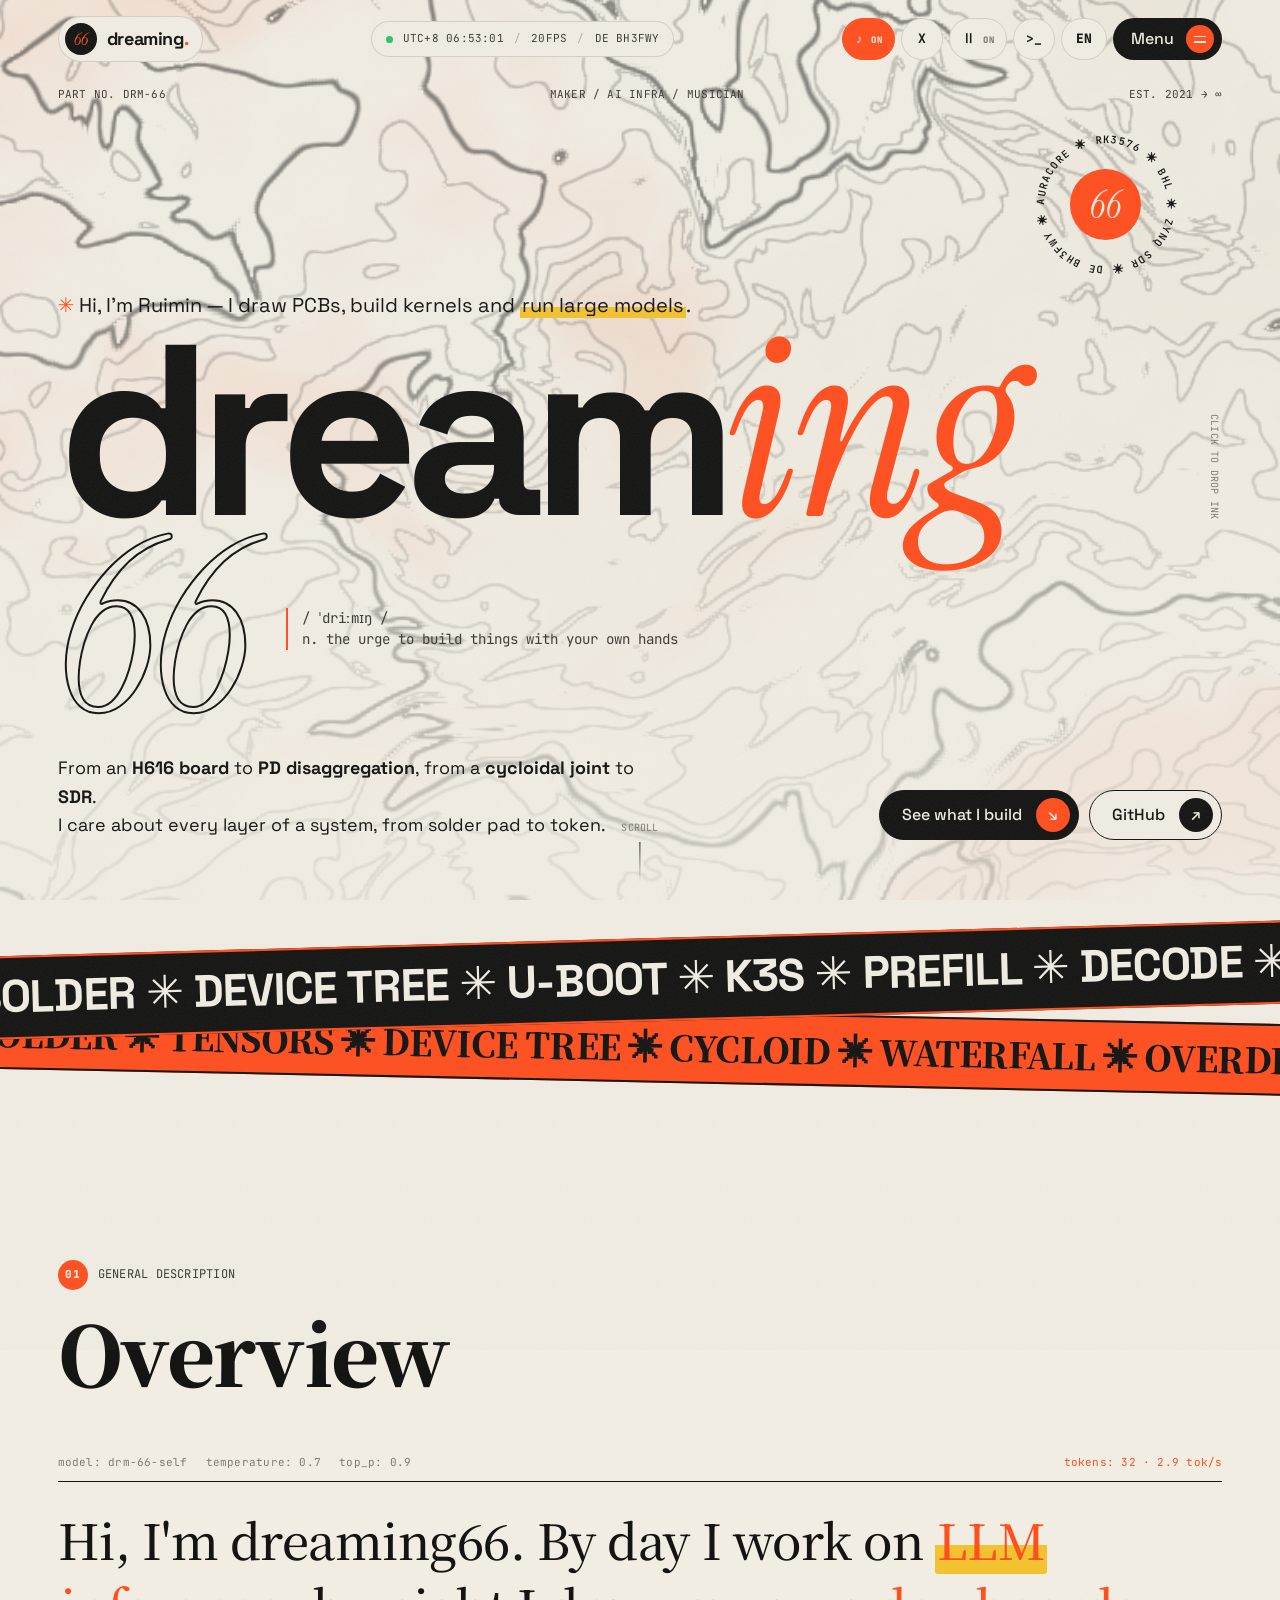
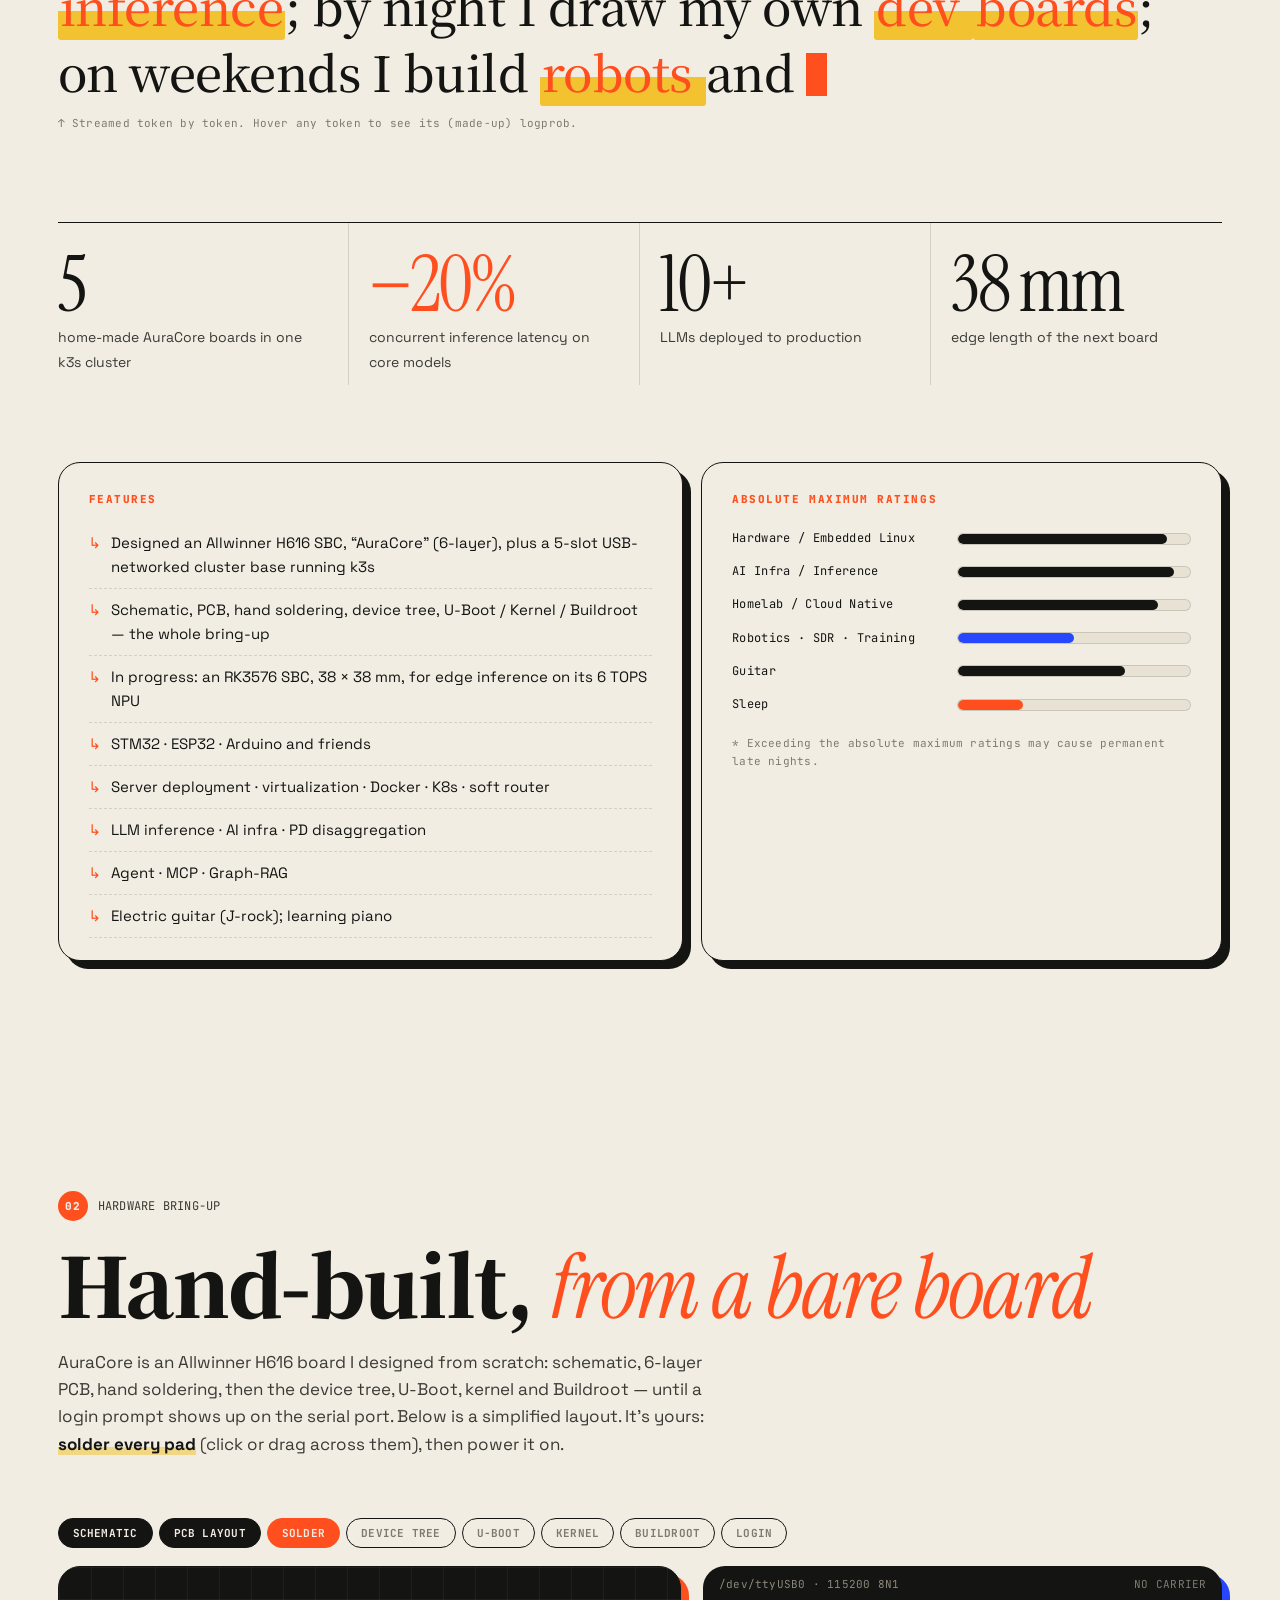
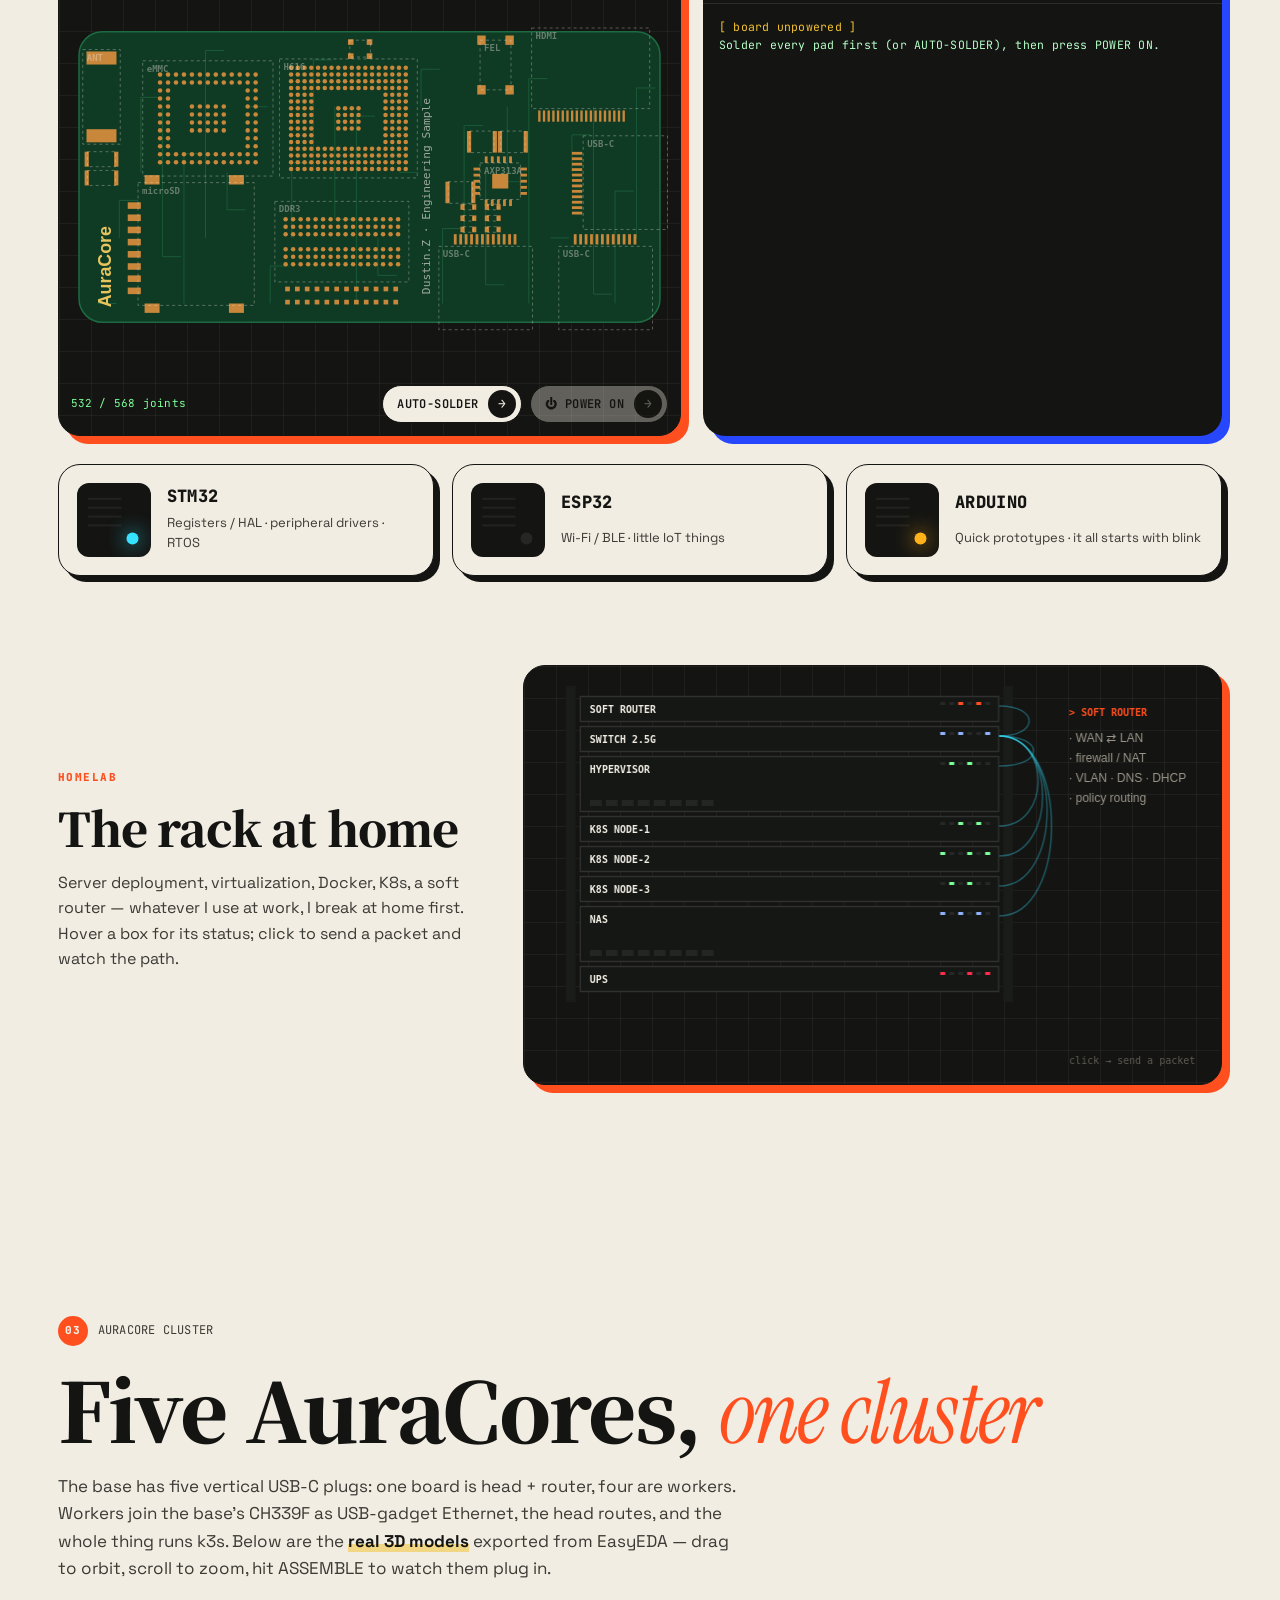
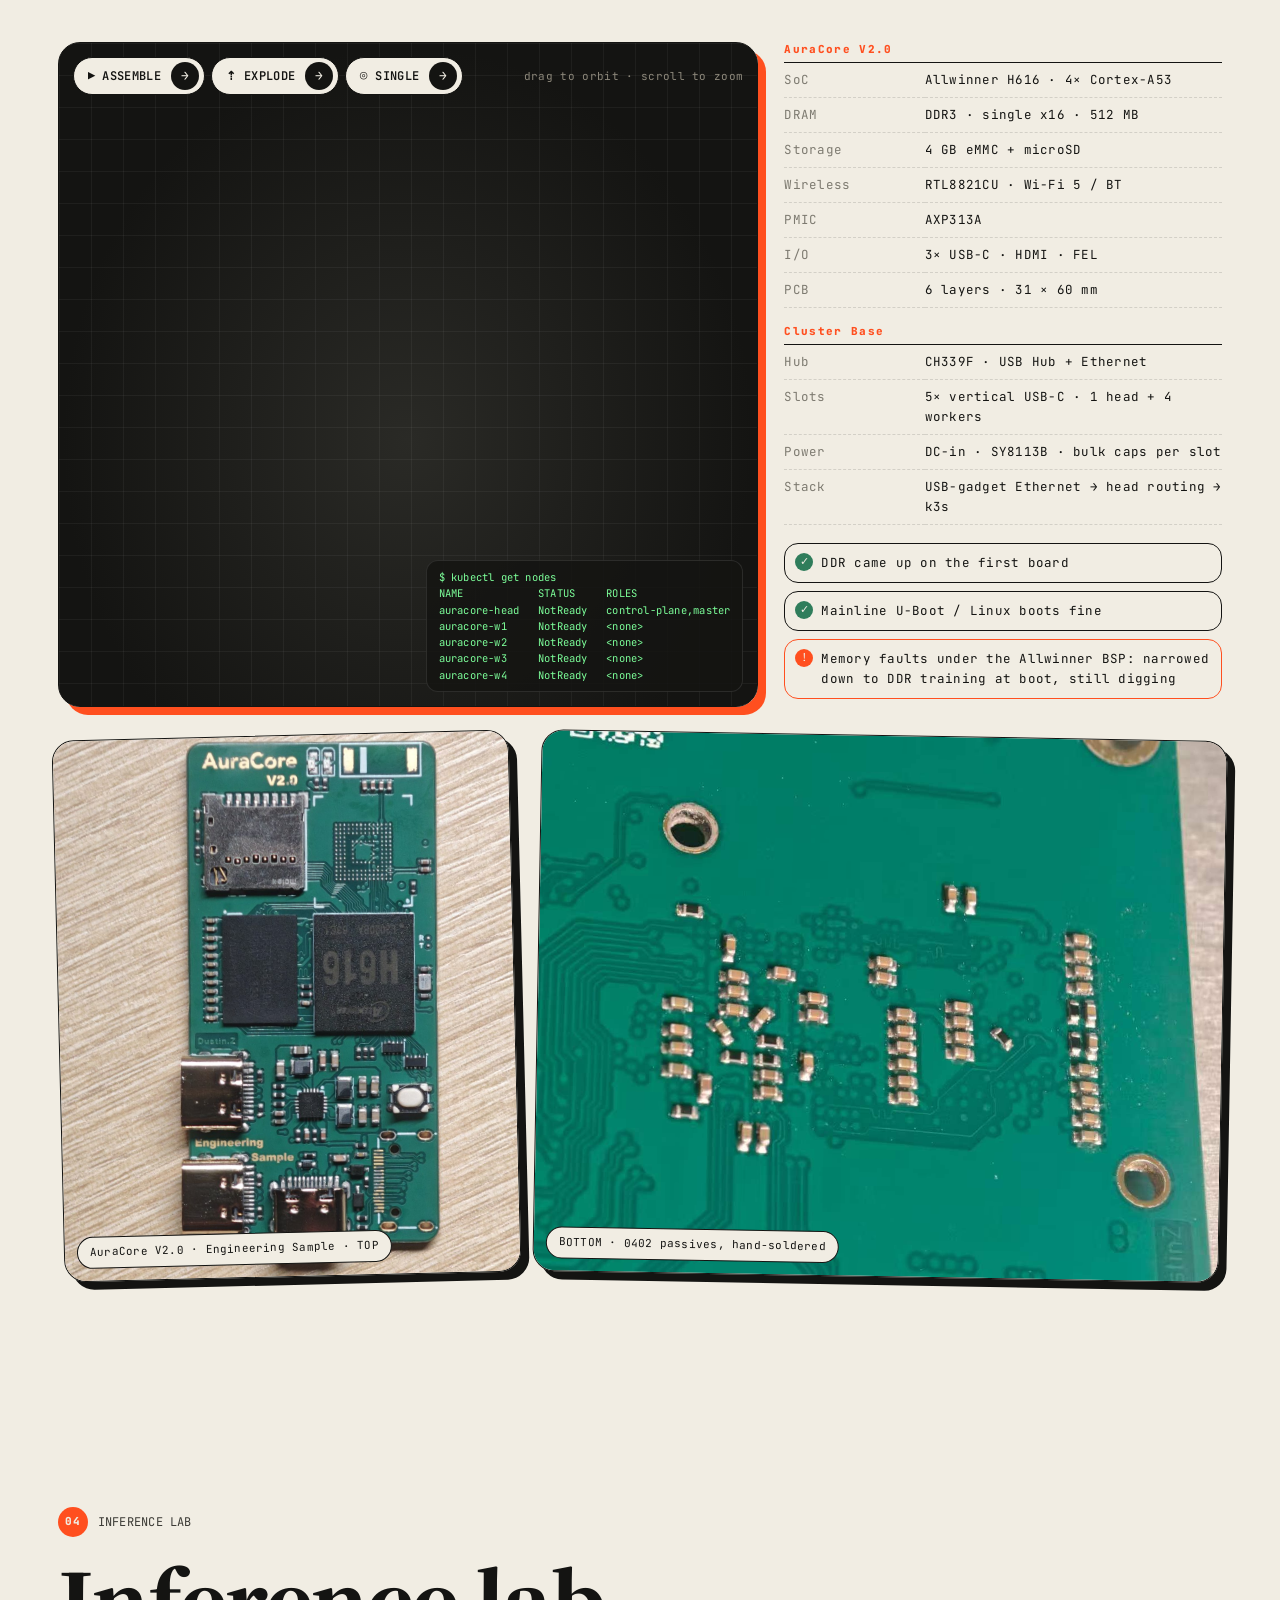
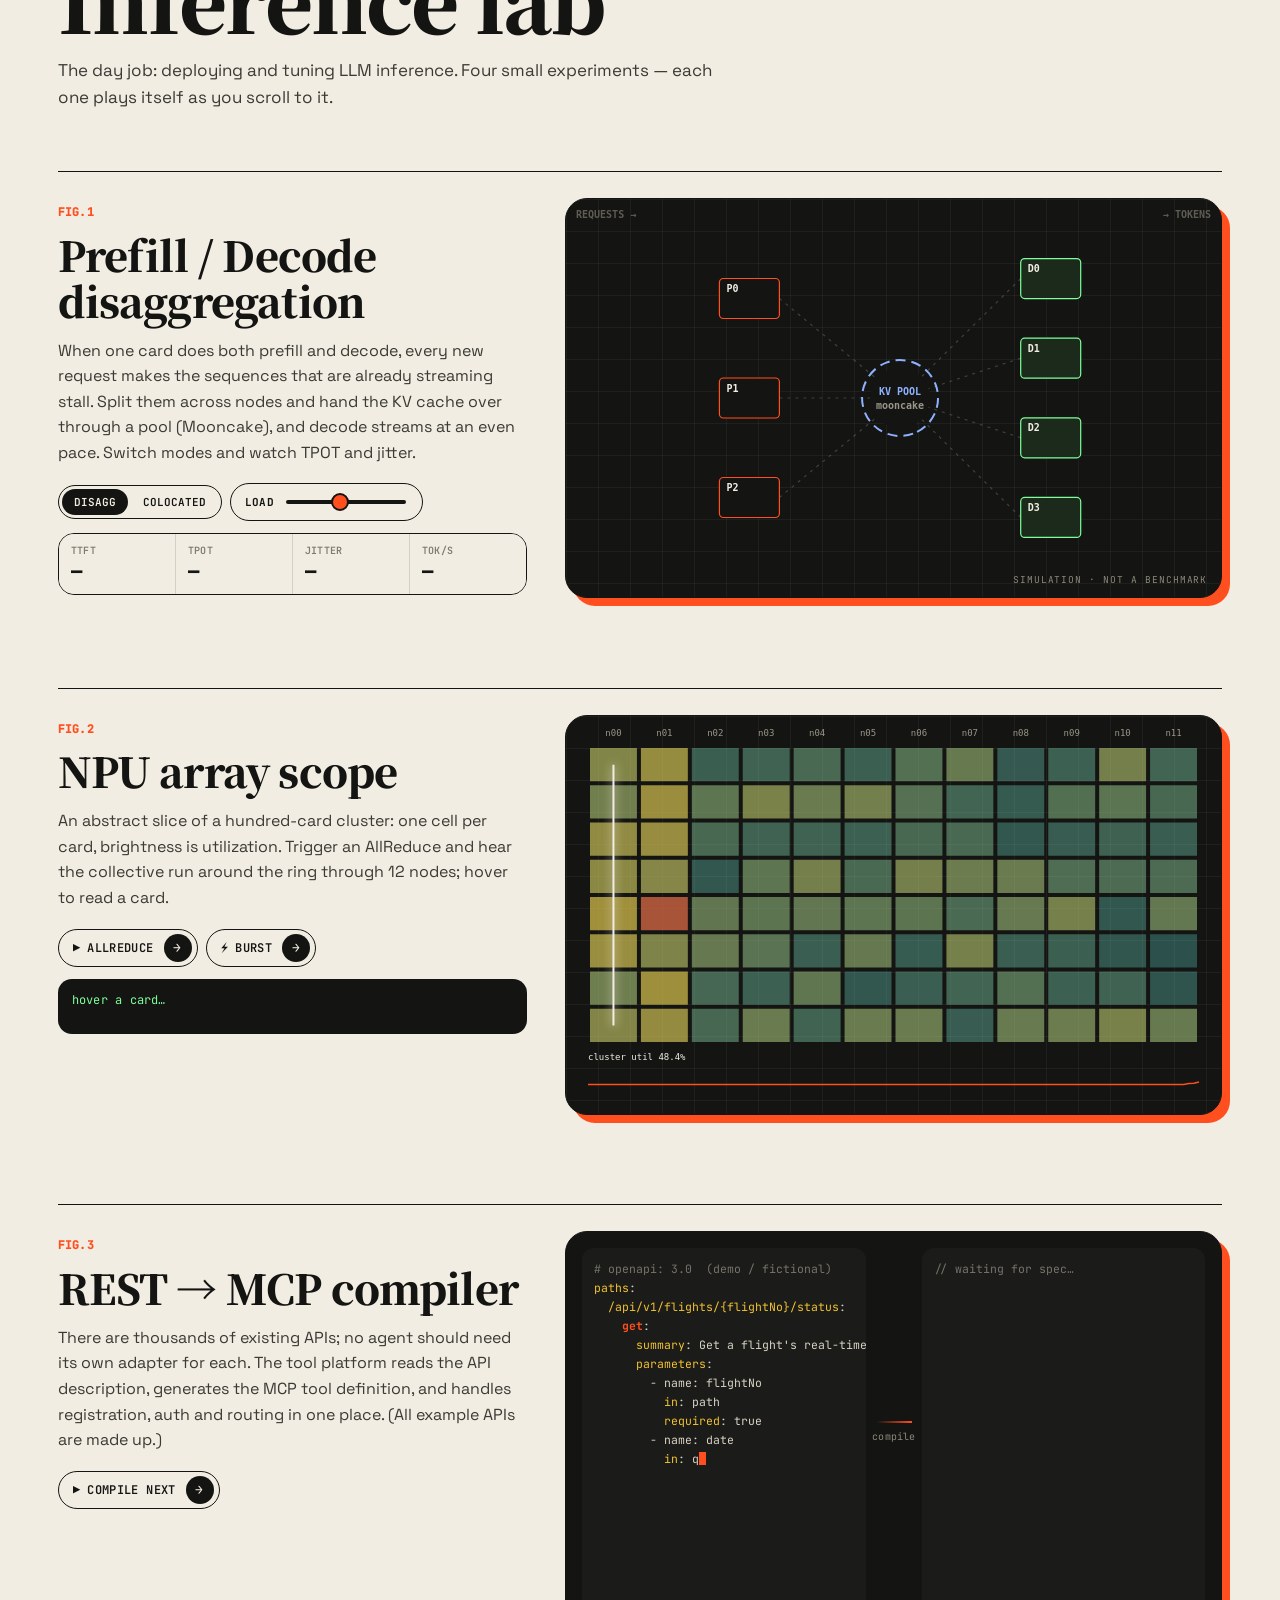
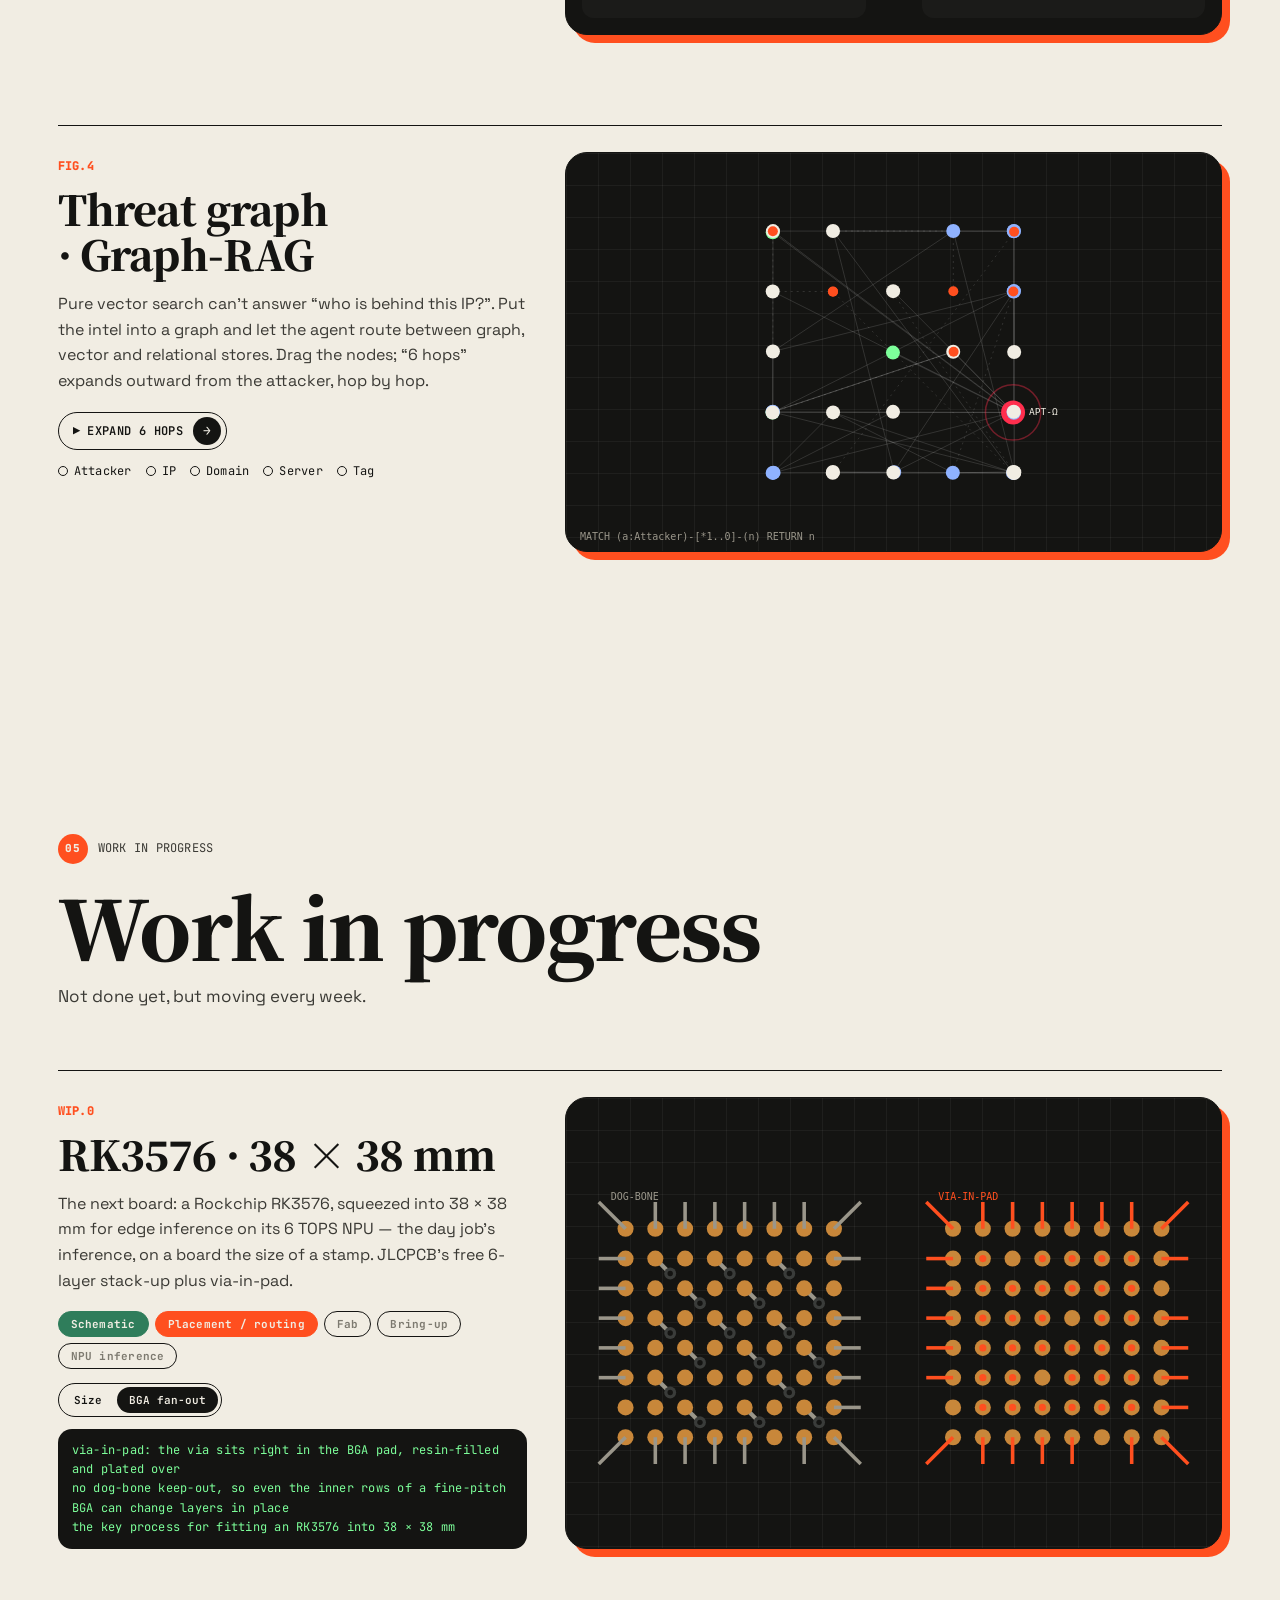
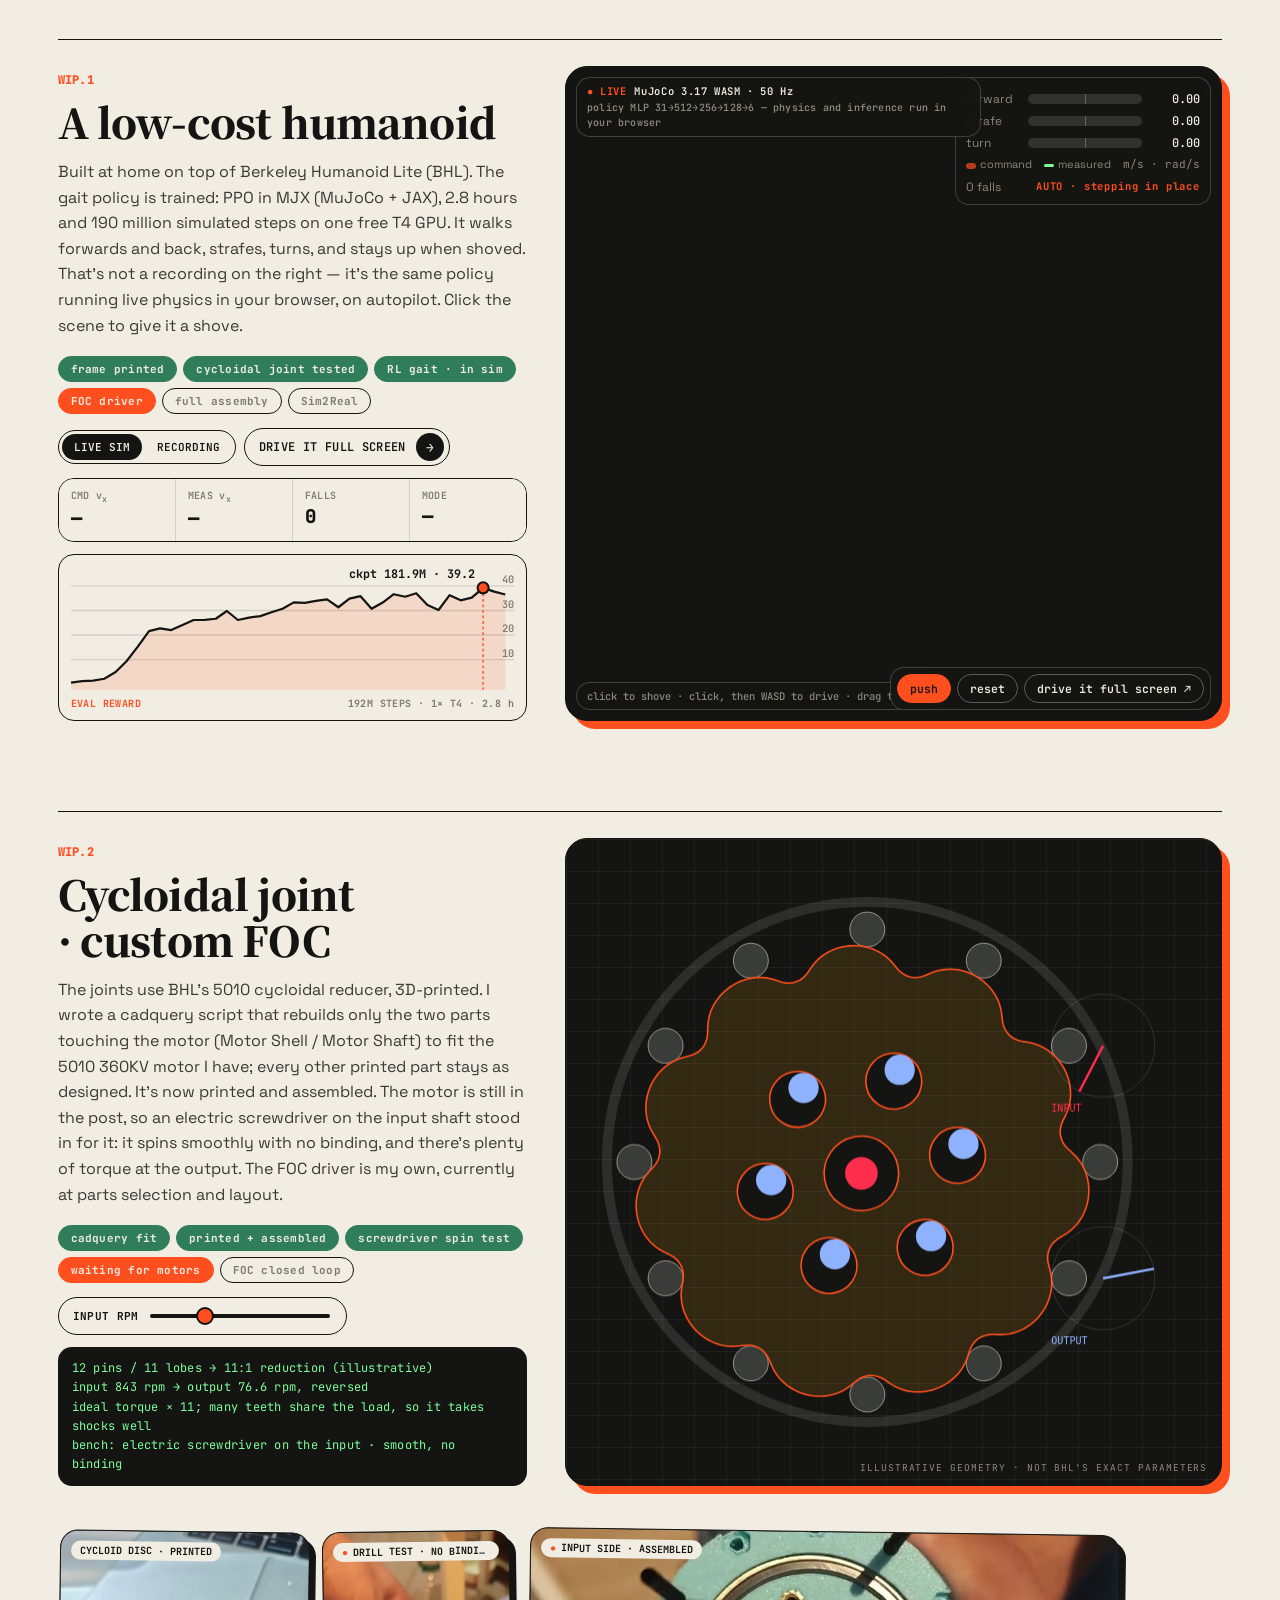
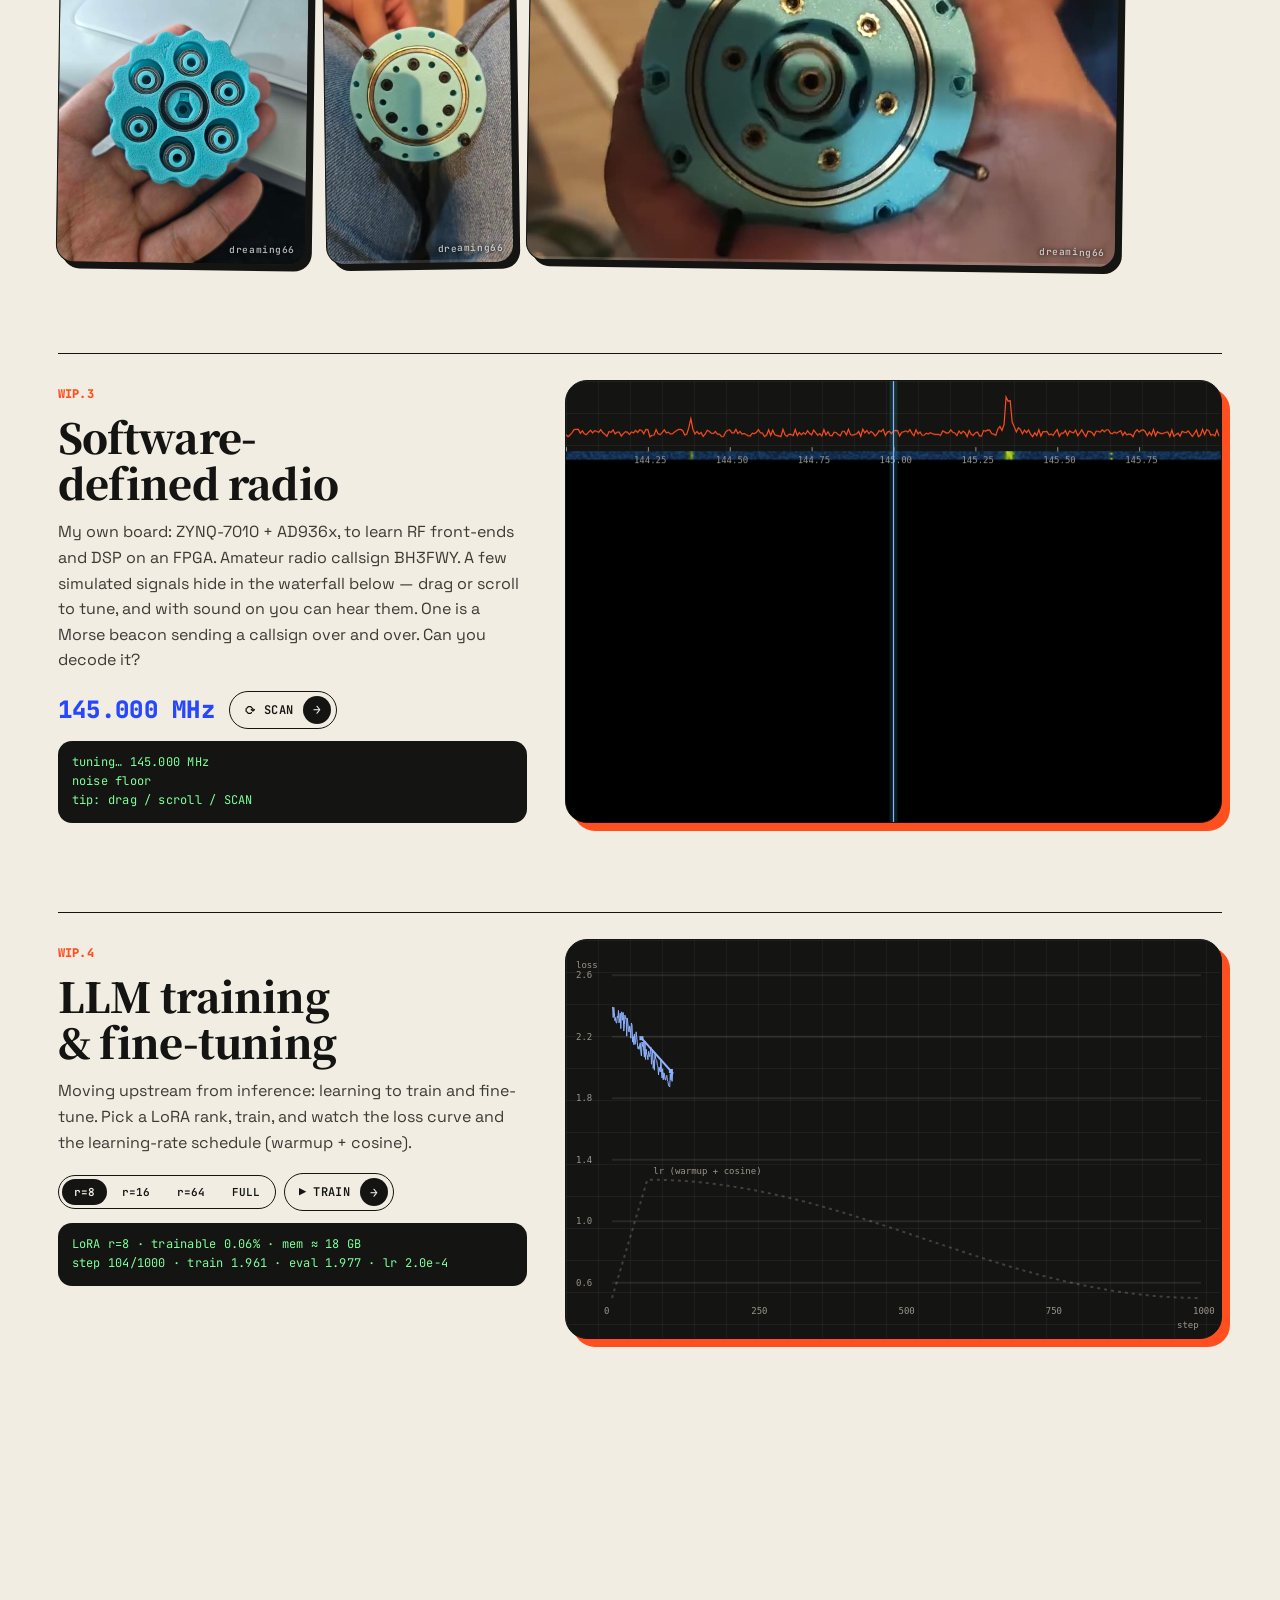
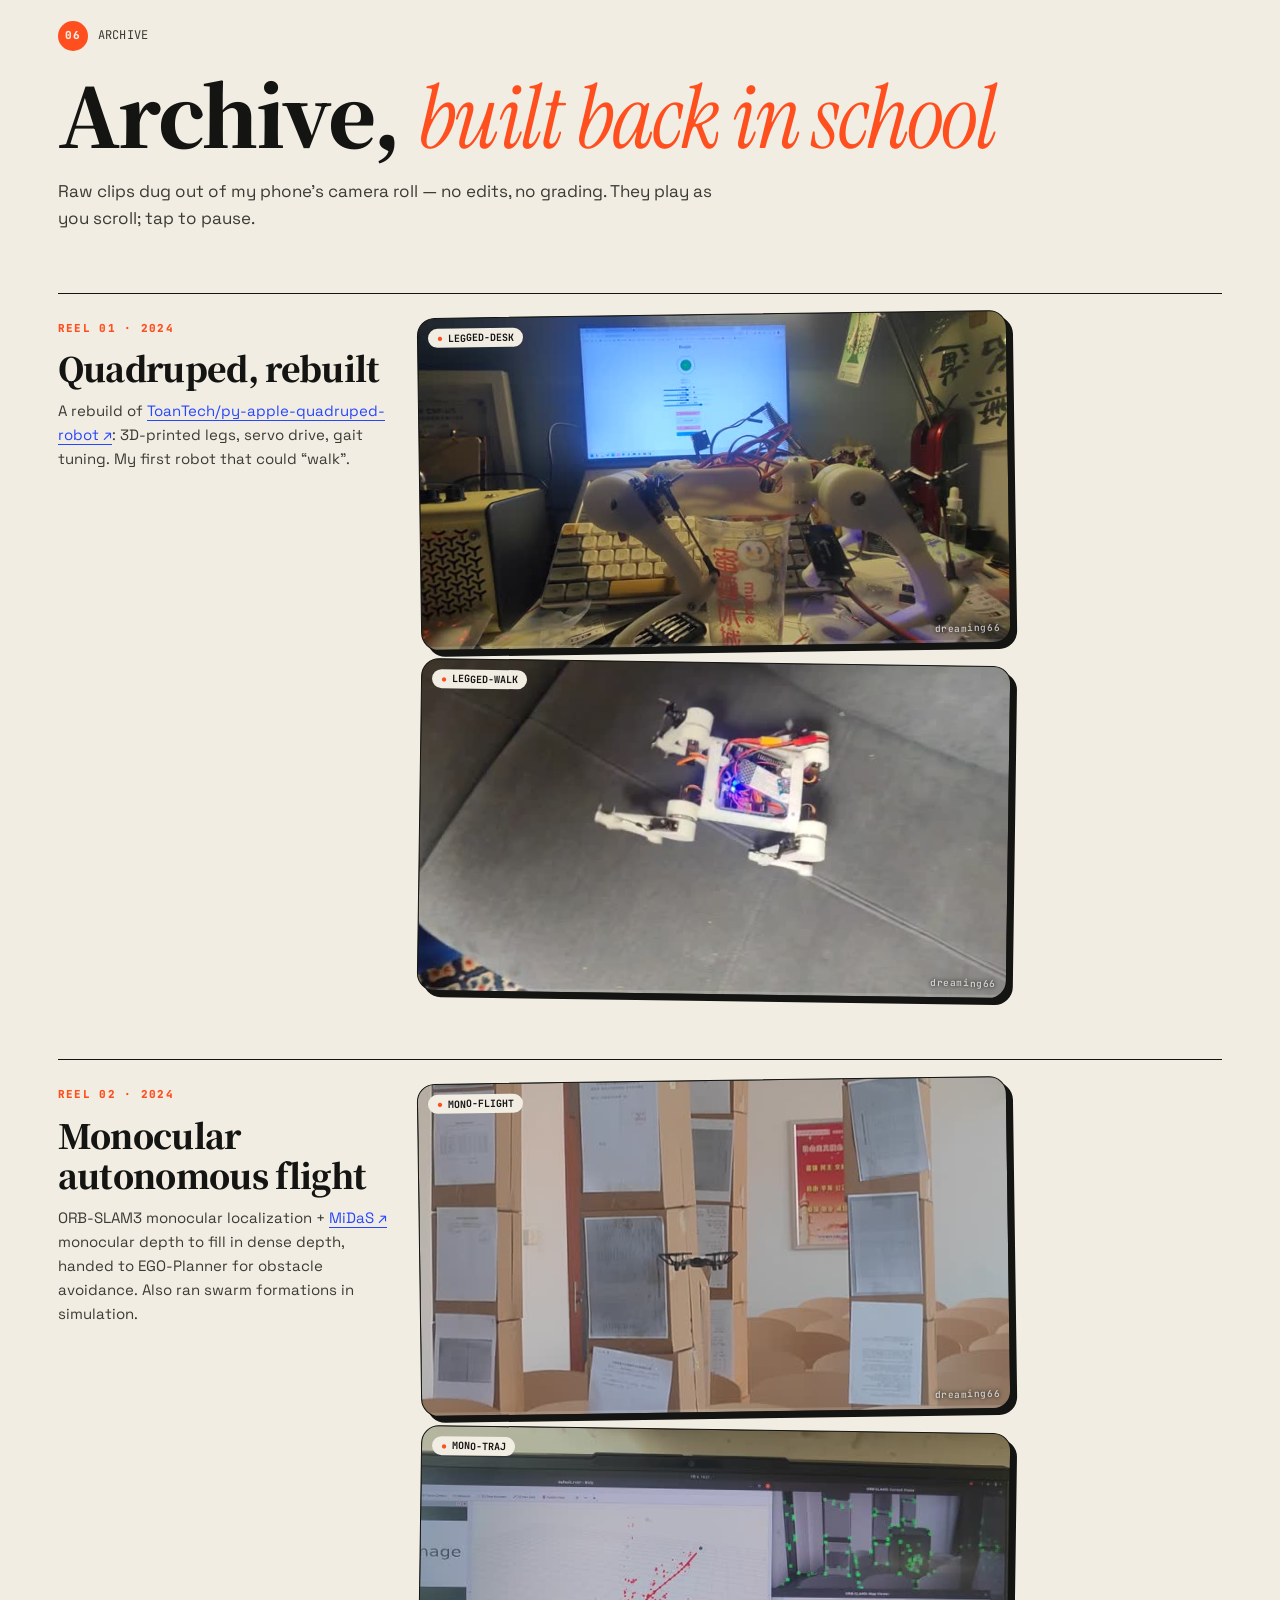
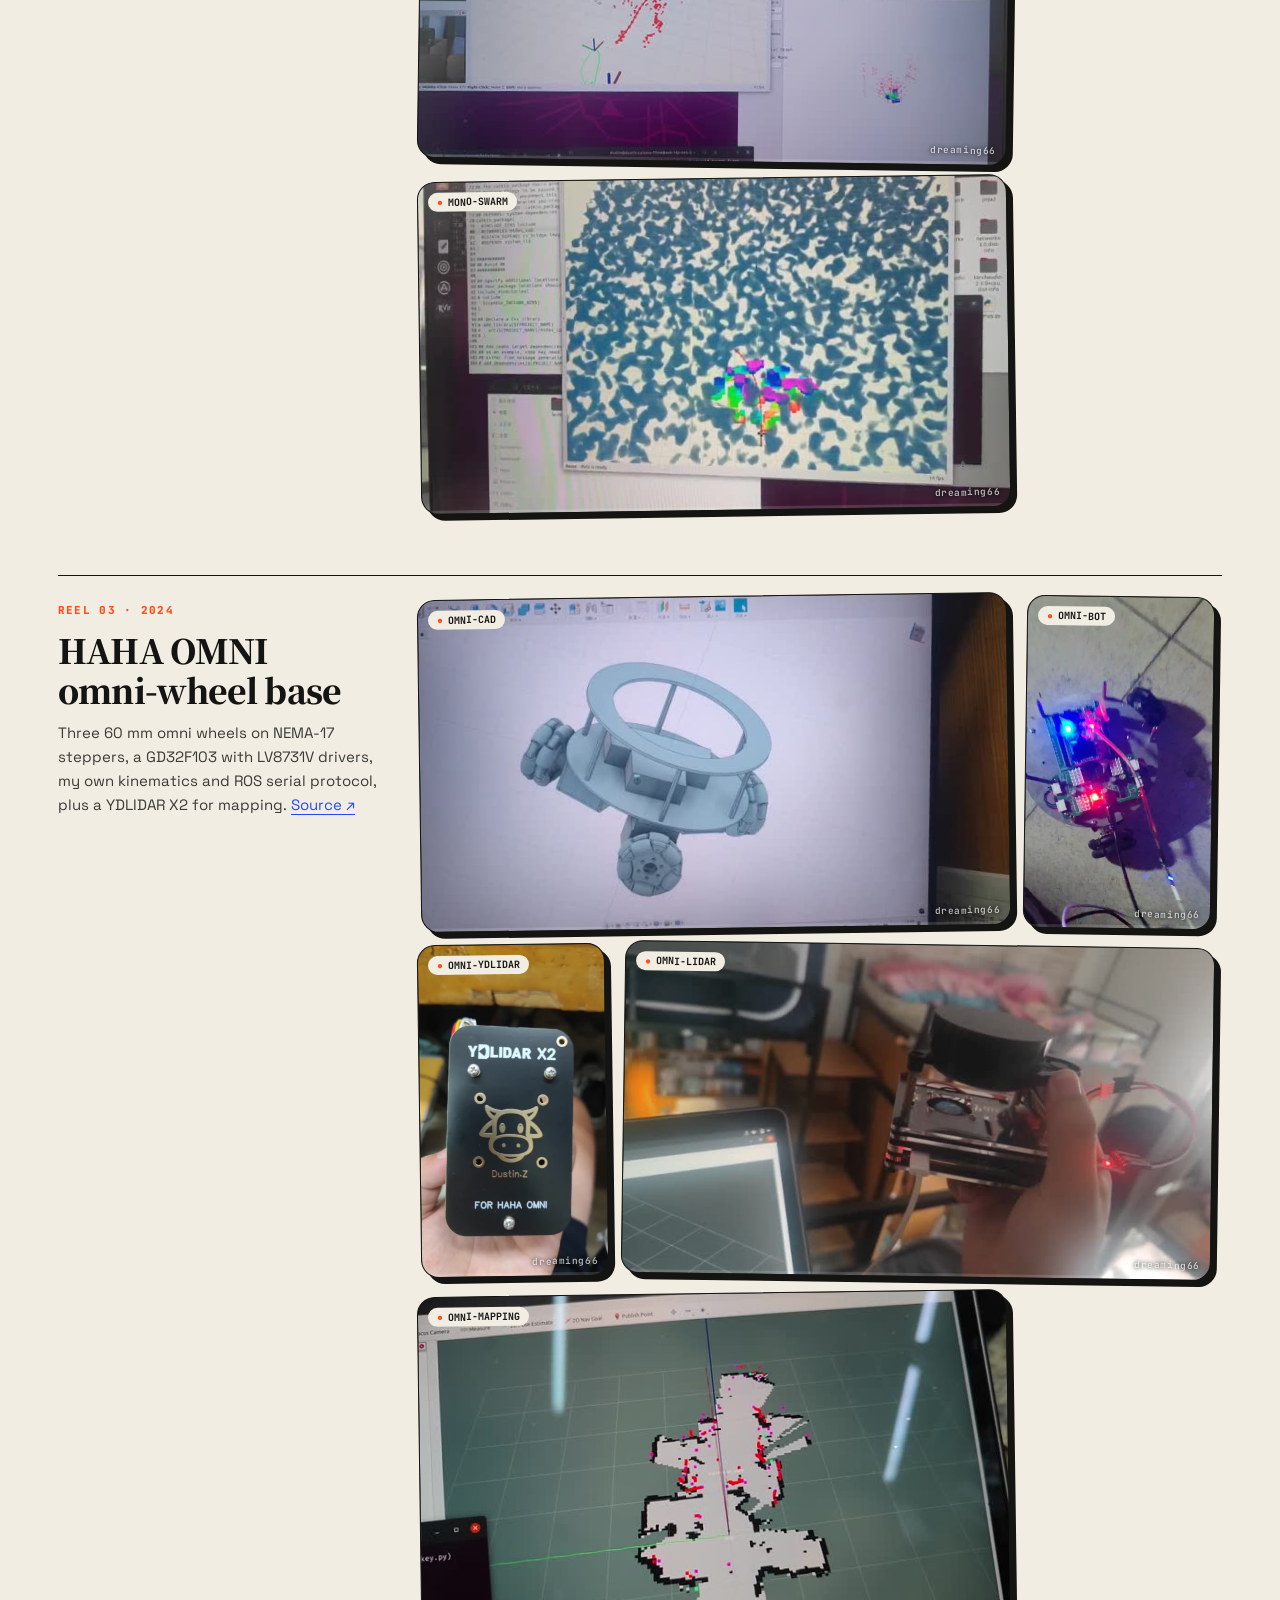
==== commit 13a8fb4c: "Live biped: the trained RL gait policy runs in the browser (MuJoCo WASM) on autopilot, with a full-s" ====
--- a/index.html
+++ b/index.html
@@ -290,27 +290,39 @@
         <header class="exp-h">
           <span class="mono tag">WIP.1</span>
           <h3 data-i18n="robot.t">低成本人形机器人</h3>
-          <p data-i18n="robot.p">基于 Berkeley Humanoid Lite（BHL）在家手搓：关节已打印装好，正在调驱动器；步态用强化学习在 MJX（MuJoCo + JAX）里训练。下面是一个程序化的小玩具：拖动训练进度，看它从摔跤到走路；点击画面给它一脚。</p>
-          <div class="ctl mono"><label class="sl wide">EPISODE<input type="range" id="rlEp" min="0" max="1000" value="80"></label></div>
+          <p data-i18n="robot.p">基于 Berkeley Humanoid Lite（BHL）在家手搓。步态策略已经训出来了：在 MJX（MuJoCo + JAX）里用 PPO，一张免费的 T4 GPU 跑了 2.8 小时、1.9 亿步仿真，能前后走、侧移、转身，被推一把也站得住。右边不是录屏，是同一个策略正在你的浏览器里实时跑物理仿真，它在自动驾驶；点一下画面推它一把。</p>
+          <ol class="steps mono"><li class="done" data-i18n="robot.s1">结构打印</li><li class="done" data-i18n="robot.s2">摆线关节验证</li><li class="done" data-i18n="robot.s3">RL 步态 · 仿真</li><li class="cur" data-i18n="robot.s4">FOC 驱动器</li><li data-i18n="robot.s5">整机装配</li><li>Sim2Real</li></ol>
+          <div class="ctl mono"><div class="tog" id="bipedTog"><button class="on" data-v="live" data-i18n="robot.v1">实时仿真</button><button data-v="video" data-i18n="robot.v2">录屏</button></div><a class="act" id="bipedFull" href="biped/" data-i18n="robot.full">全屏操控</a></div>
           <dl class="meter mono">
-            <div><dt>EPISODE</dt><dd id="rlE">—</dd></div>
-            <div><dt>REWARD</dt><dd id="rlR">—</dd></div>
+            <div><dt>CMD v<sub>x</sub></dt><dd id="rlC">—</dd></div>
+            <div><dt>MEAS v<sub>x</sub></dt><dd id="rlV">—</dd></div>
             <div><dt>FALLS</dt><dd id="rlF">0</dd></div>
-            <div><dt>v<sub>x</sub></dt><dd id="rlV">—</dd></div>
+            <div><dt>MODE</dt><dd id="rlM">—</dd></div>
           </dl>
-        </header>
-        <div class="stage"><canvas id="robot" aria-label="双足机器人步态"></canvas><span class="note mono">PROCEDURAL TOY · NOT THE REAL POLICY</span></div>
+          <figure class="curve" id="rlCurve"><svg viewBox="0 0 320 90" aria-hidden="true"></svg><figcaption class="mono"><span>EVAL REWARD</span><span>192M STEPS · 1× T4 · 2.8 h</span></figcaption></figure>
+        </header>
+        <div class="stage biped" id="bipedStage">
+          <div class="biped-load mono"><span id="bipedPct">MuJoCo WASM</span><i><b id="bipedBar"></b></i></div>
+          <button class="act biped-go" id="bipedGo" data-i18n="robot.go">在浏览器里实时运行 · 约 6 MB</button>
+          <span class="note mono" id="bipedNote">REAL POLICY · LIVE IN YOUR BROWSER</span>
+        </div>
       </article>
 
       <article class="exp" data-exp id="exp-act">
         <header class="exp-h">
           <span class="mono tag">WIP.2</span>
           <h3 data-i18n="act.t">摆线减速关节 · 自研 FOC</h3>
-          <p data-i18n="act.p">关节用的是 BHL 的 5010 摆线减速器，3D 打印。我写了 cadquery 脚本，只重建和电机接触的两个件（Motor Shell / Motor Shaft），把它适配到手头的 5010 360KV 电机上，其余打印件不动。驱动器自研 FOC，正在选型画板。拖动转速，看摆线盘怎么“摆”。</p>
+          <p data-i18n="act.p">关节用的是 BHL 的 5010 摆线减速器，3D 打印。我写了 cadquery 脚本，只重建和电机接触的两个件（Motor Shell / Motor Shaft），把它适配到手头的 5010 360KV 电机上，其余打印件不动。现在已经打印、装配完成。电机还在路上，就先把电动螺丝刀插进输入轴当电机：转起来顺滑、没有卡滞，输出扭矩也够大。驱动器自研 FOC，正在选型画板。</p>
+          <ol class="steps mono"><li class="done" data-i18n="act.s1">cadquery 适配</li><li class="done" data-i18n="act.s2">打印 + 装配</li><li class="done" data-i18n="act.s3">电动螺丝刀试转</li><li class="cur" data-i18n="act.s4">等电机到货</li><li data-i18n="act.s5">FOC 闭环</li></ol>
           <div class="ctl mono"><label class="sl wide">INPUT RPM<input type="range" id="cycRpm" min="0" max="3000" value="900"></label></div>
           <pre class="readout mono" id="cycRead"></pre>
         </header>
         <div class="stage"><canvas id="cyc" aria-label="摆线减速器示意"></canvas><span class="note mono">ILLUSTRATIVE GEOMETRY · NOT BHL'S EXACT PARAMETERS</span></div>
+        <div class="clips exp-media">
+          <figure class="shot"><img src="assets/img/cycloid-disc.jpg" alt="3D 打印的摆线盘，六个输出销轴承和中心偏心轴承" data-i18n-attr="alt:act.img" loading="lazy" decoding="async" draggable="false" width="900" height="1200"><span class="rec">CYCLOID DISC · PRINTED</span><span class="wm">dreaming66</span></figure>
+          <figure class="clip" data-v="joint-drill" data-label="DRILL TEST · NO BINDING"></figure>
+          <figure class="clip" data-v="joint-input" data-label="INPUT SIDE · ASSEMBLED"></figure>
+        </div>
       </article>
 
       <article class="exp" data-exp id="exp-sdr">
@@ -480,7 +492,7 @@
 
   <!-- X-RAY annotations -->
   <div class="xnote mono" style="top:22vh;left:46vw" data-i18n="x1">&lt;!-- 这里本来想放一张照片。隐私优先，换成了芯片。 --&gt;</div>
-  <div class="xnote mono" style="top:70vh;left:6vw" data-i18n="x2">&lt;!-- 数字来自真实工作；接口、IP、图谱与仿真均为虚构演示 --&gt;</div>
+  <div class="xnote mono" style="top:70vh;left:6vw" data-i18n="x2">&lt;!-- 数字来自真实工作；接口、IP、图谱与仿真均为虚构演示，双足机器人除外：那是真策略 --&gt;</div>
   <div class="xnote mono" style="top:46vh;right:4vw">&lt;!-- easter egg: ↑↑↓↓←→←→BA --&gt;</div>
 
   <!-- ===== TERMINAL ===== -->
--- a/style.css
+++ b/style.css
@@ -357,12 +357,53 @@
 .clip:hover { transform: rotate(0) translateY(-4px); box-shadow: 10px 10px 0 var(--vermilion); }
 .clip video { height: 100%; width: auto; max-width: 100%; display: block; object-fit: cover; pointer-events: none; }
 .clip .shield { position: absolute; inset: 0; z-index: 1; cursor: pointer; }
+.clip .rec, .shot .rec { white-space: nowrap; max-width: calc(100% - 20px); overflow: hidden; text-overflow: ellipsis; }
 .clip .rec { position: absolute; left: 10px; top: 10px; z-index: 2; font: 700 10px var(--mono); background: var(--paper); color: var(--ink); padding: 3px 9px; border-radius: 99px; pointer-events: none; }
 .clip .rec::before { content: "●"; color: var(--vermilion); margin-right: 5px; animation: blink 1s steps(1) infinite; }
 .clip.paused .rec::before { content: "Ⅱ"; color: var(--ink); animation: none; }
 .clip .wm { position: absolute; right: 10px; bottom: 8px; z-index: 2; font: 600 9.5px var(--mono); color: #ffffffb0; text-shadow: 0 0 4px #000; pointer-events: none; letter-spacing: .06em; }
 .clip .bar { position: absolute; left: 0; right: 0; bottom: 0; height: 3px; z-index: 2; background: #ffffff22; pointer-events: none; }
 .clip .bar i { display: block; height: 100%; width: 0; background: var(--vermilion); }
+/* WIP.1 · live biped: MuJoCo in an iframe over the recorded rollout */
+.curve { margin: 12px 0 0; border: 1.5px solid var(--ink); border-radius: 16px; padding: 10px 12px 8px; background: var(--paper); }
+.curve svg { display: block; width: 100%; height: auto; overflow: visible; }
+.curve .ln { fill: none; stroke: var(--ink); stroke-width: 1.6; stroke-linejoin: round; stroke-dasharray: 1; stroke-dashoffset: 1; transition: stroke-dashoffset 2.2s var(--ease-io); }
+.curve .ar { fill: var(--vermilion); opacity: 0; transition: opacity 1s .8s; }
+.curve .gd { stroke: var(--line); stroke-width: 1; }
+.curve .ax { font: 600 7.5px var(--mono); fill: var(--muted); text-anchor: end; }
+.curve .ck { opacity: 0; transform: translateY(6px); transition: opacity .4s 2s, transform .5s 2s var(--ease); }
+.curve .ck line { stroke: var(--vermilion); stroke-width: 1; stroke-dasharray: 2 2; }
+.curve .ck circle { fill: var(--vermilion); stroke: var(--ink); stroke-width: 1.5; }
+.curve .ck text { font: 700 8.5px var(--mono); fill: var(--ink); text-anchor: end; }
+.curve.drawn .ln { stroke-dashoffset: 0; } .curve.drawn .ar { opacity: .14; } .curve.drawn .ck { opacity: 1; transform: none; }
+body.still .curve .ln, body.still .curve .ar, body.still .curve .ck { transition: none; }
+.curve figcaption { display: flex; justify-content: space-between; gap: 10px; font-size: 10px; font-weight: 700; color: var(--muted); margin-top: 6px; letter-spacing: .04em; }
+.curve figcaption span:first-child { color: var(--vermilion); }
+.stage.biped { min-height: 440px; }
+.stage.biped > video, .stage.biped > iframe { position: absolute; inset: 0; width: 100%; height: 100%; border: 0; display: block; }
+.stage.biped > video { object-fit: cover; pointer-events: none; transition: opacity .6s; }
+.stage.biped > iframe { opacity: 0; transition: opacity .6s; background: var(--ink); }
+.stage.biped.live > iframe { opacity: 1; }
+.stage.biped.live > video { opacity: 0; }
+.stage.biped .shield { position: absolute; inset: 0; z-index: 1; }
+.stage.biped.live .shield { display: none; }
+.biped-load { position: absolute; left: 14px; bottom: 14px; z-index: 2; display: none; align-items: center; gap: 10px; font-size: 10.5px; color: var(--paper); background: #141412cc; padding: 6px 10px; border-radius: 99px; }
+.biped-load i { width: 90px; height: 5px; border-radius: 3px; background: #f1ede333; overflow: hidden; }
+.biped-load b { display: block; height: 100%; width: 0; background: var(--vermilion); transition: width .2s; }
+.stage.biped.loading .biped-load { display: inline-flex; }
+.biped-go { position: absolute; left: 50%; bottom: 22px; transform: translateX(-50%); z-index: 3; display: none; box-shadow: 4px 4px 0 var(--vermilion); }
+.stage.biped.ask .biped-go { display: inline-flex; }
+.stage.biped.live .note, .stage.biped.ask .note { display: none; }
+/* WIP.2 · photos + clips under the joint card */
+.exp-media { grid-column: 1 / -1; margin-top: 6px; }
+.shot { margin: 0; flex: 0 1 auto; height: clamp(220px, 26vw, 360px); position: relative; border: 1.5px solid var(--ink); border-radius: 18px; overflow: hidden; box-shadow: 6px 6px 0 var(--ink); background: var(--ink); transform: rotate(.8deg); transition: transform .4s var(--ease), box-shadow .3s; user-select: none; -webkit-user-select: none; -webkit-touch-callout: none; }
+.shot:hover { transform: rotate(0) translateY(-4px); box-shadow: 10px 10px 0 var(--vermilion); }
+.shot img { height: 100%; width: auto; display: block; pointer-events: none; }
+.shot .rec { position: absolute; left: 10px; top: 10px; font: 700 10px var(--mono); background: var(--paper); color: var(--ink); padding: 3px 9px; border-radius: 99px; pointer-events: none; }
+.shot .wm { position: absolute; right: 10px; bottom: 8px; font: 600 9.5px var(--mono); color: #ffffffb0; text-shadow: 0 0 4px #000; pointer-events: none; letter-spacing: .06em; }
+.exp-media .clip:nth-child(even) { transform: rotate(-.8deg); } .exp-media .clip:nth-child(odd) { transform: rotate(.8deg); }
+.exp-media .clip:hover { transform: rotate(0) translateY(-4px); }
+@media (max-width: 900px) { .stage.biped { min-height: 360px; } .shot { height: 260px; flex: 0 0 auto; scroll-snap-align: start; } .exp-media { margin-inline: calc(var(--g) * -1); padding-inline: var(--g); } }
 @media (max-width: 900px) { .reel { grid-template-columns: 1fr; } .clips { flex-wrap: nowrap; overflow-x: auto; scroll-snap-type: x mandatory; padding: 4px 14px 14px 4px; } .clip { height: 260px; flex: 0 0 auto; scroll-snap-align: start; } }
 .photos img { -webkit-user-drag: none; -webkit-touch-callout: none; user-select: none; }
 
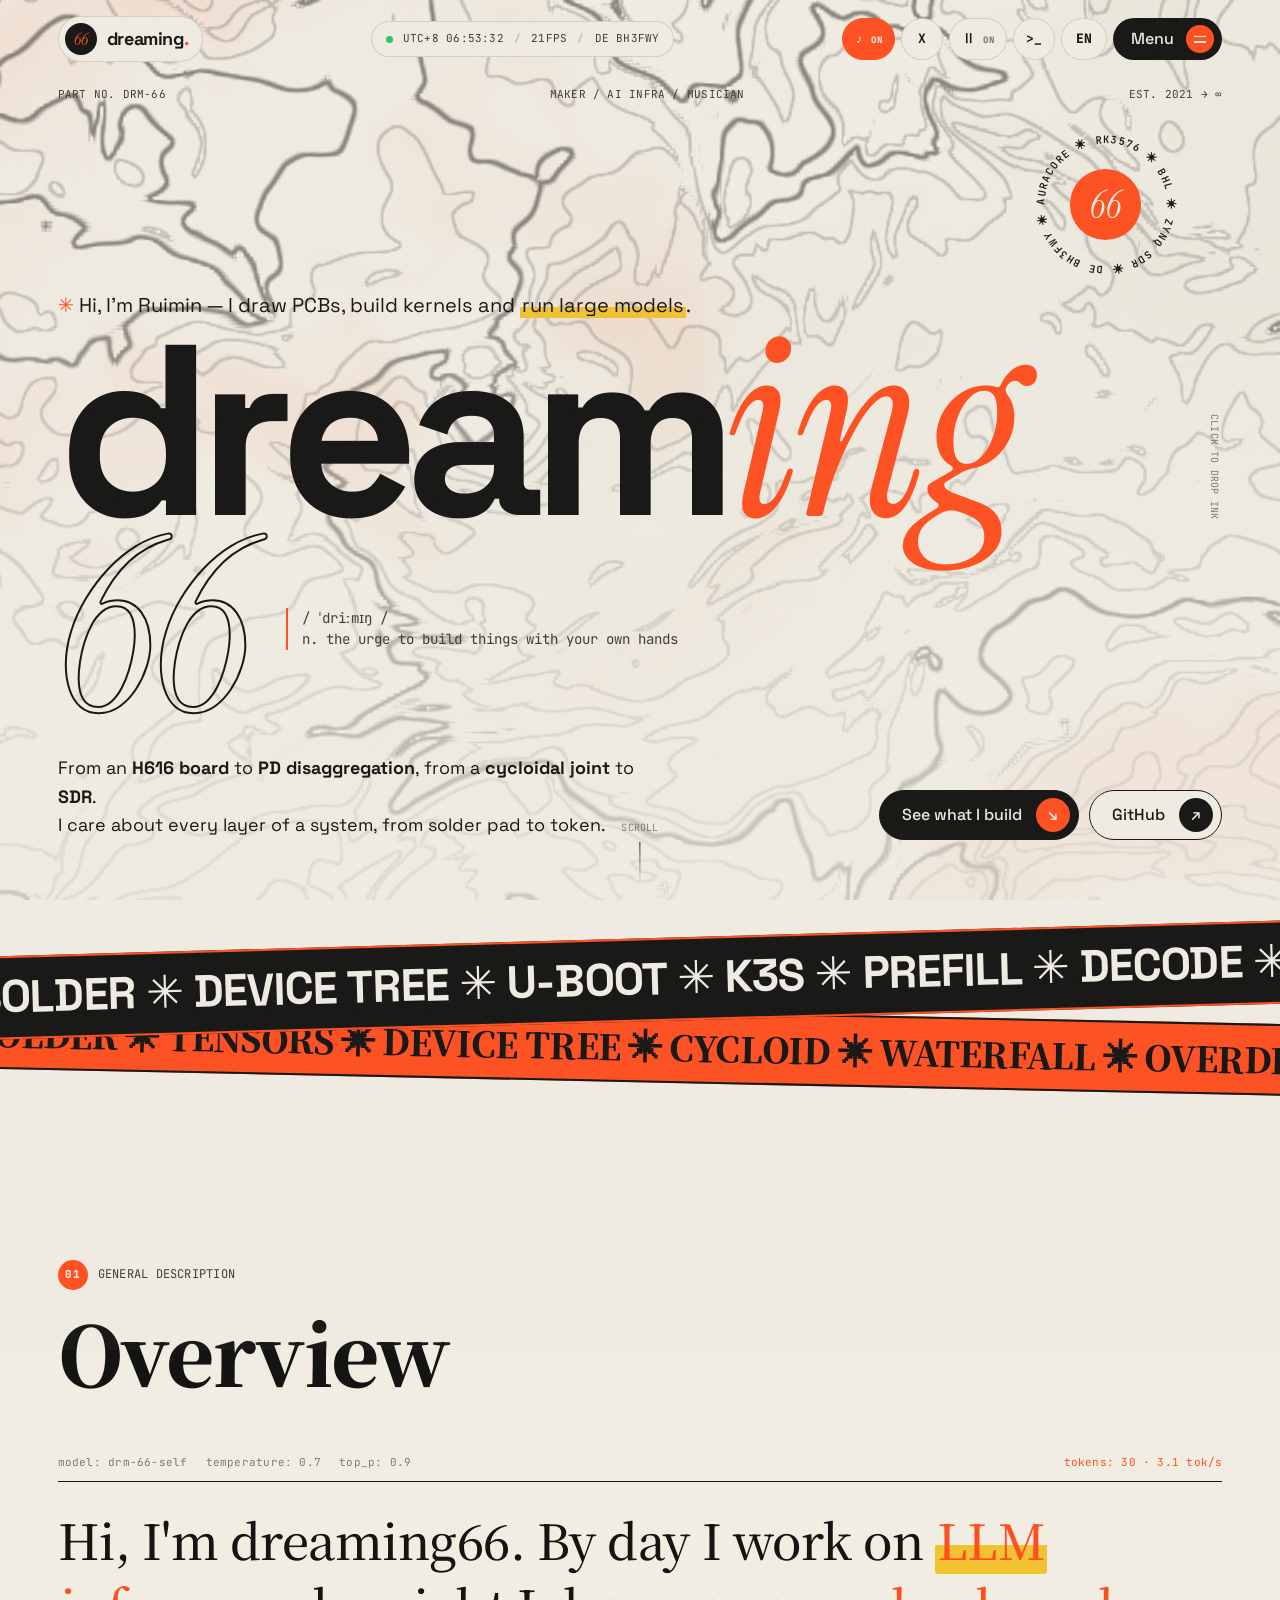
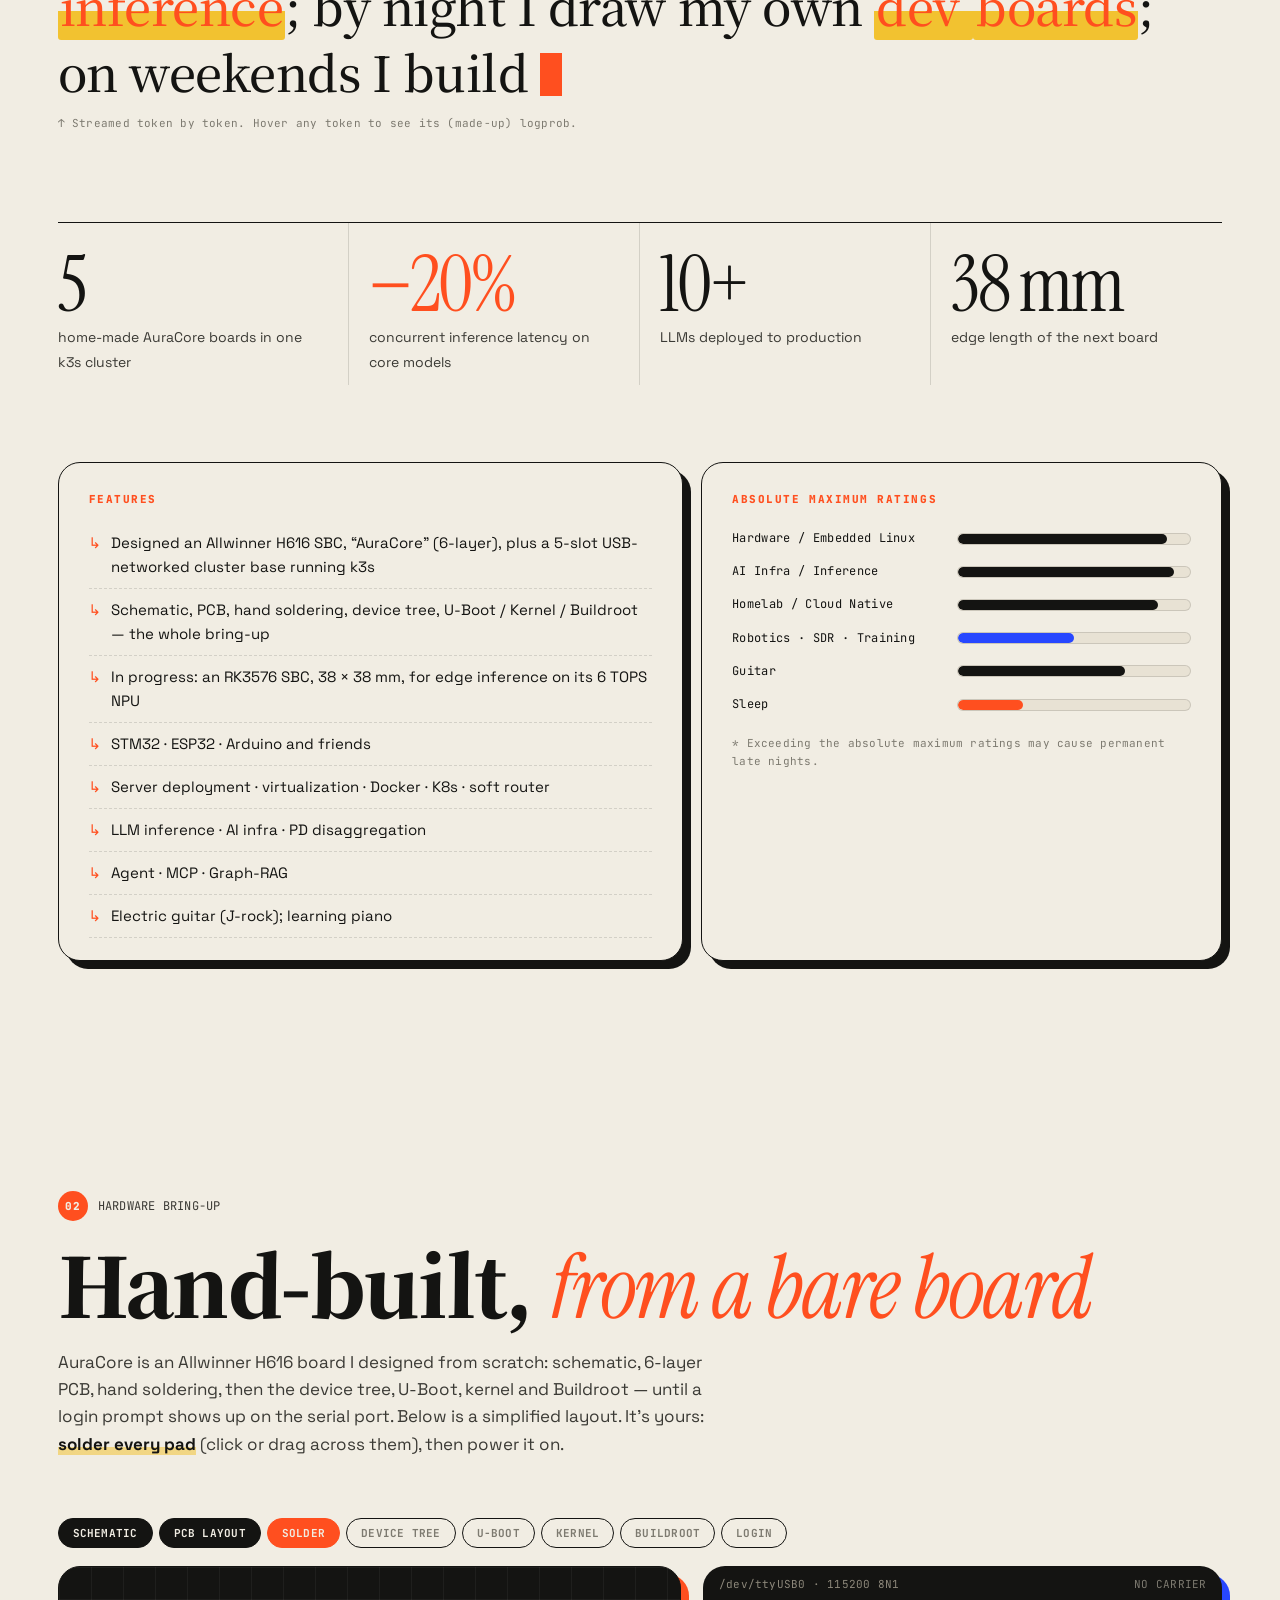
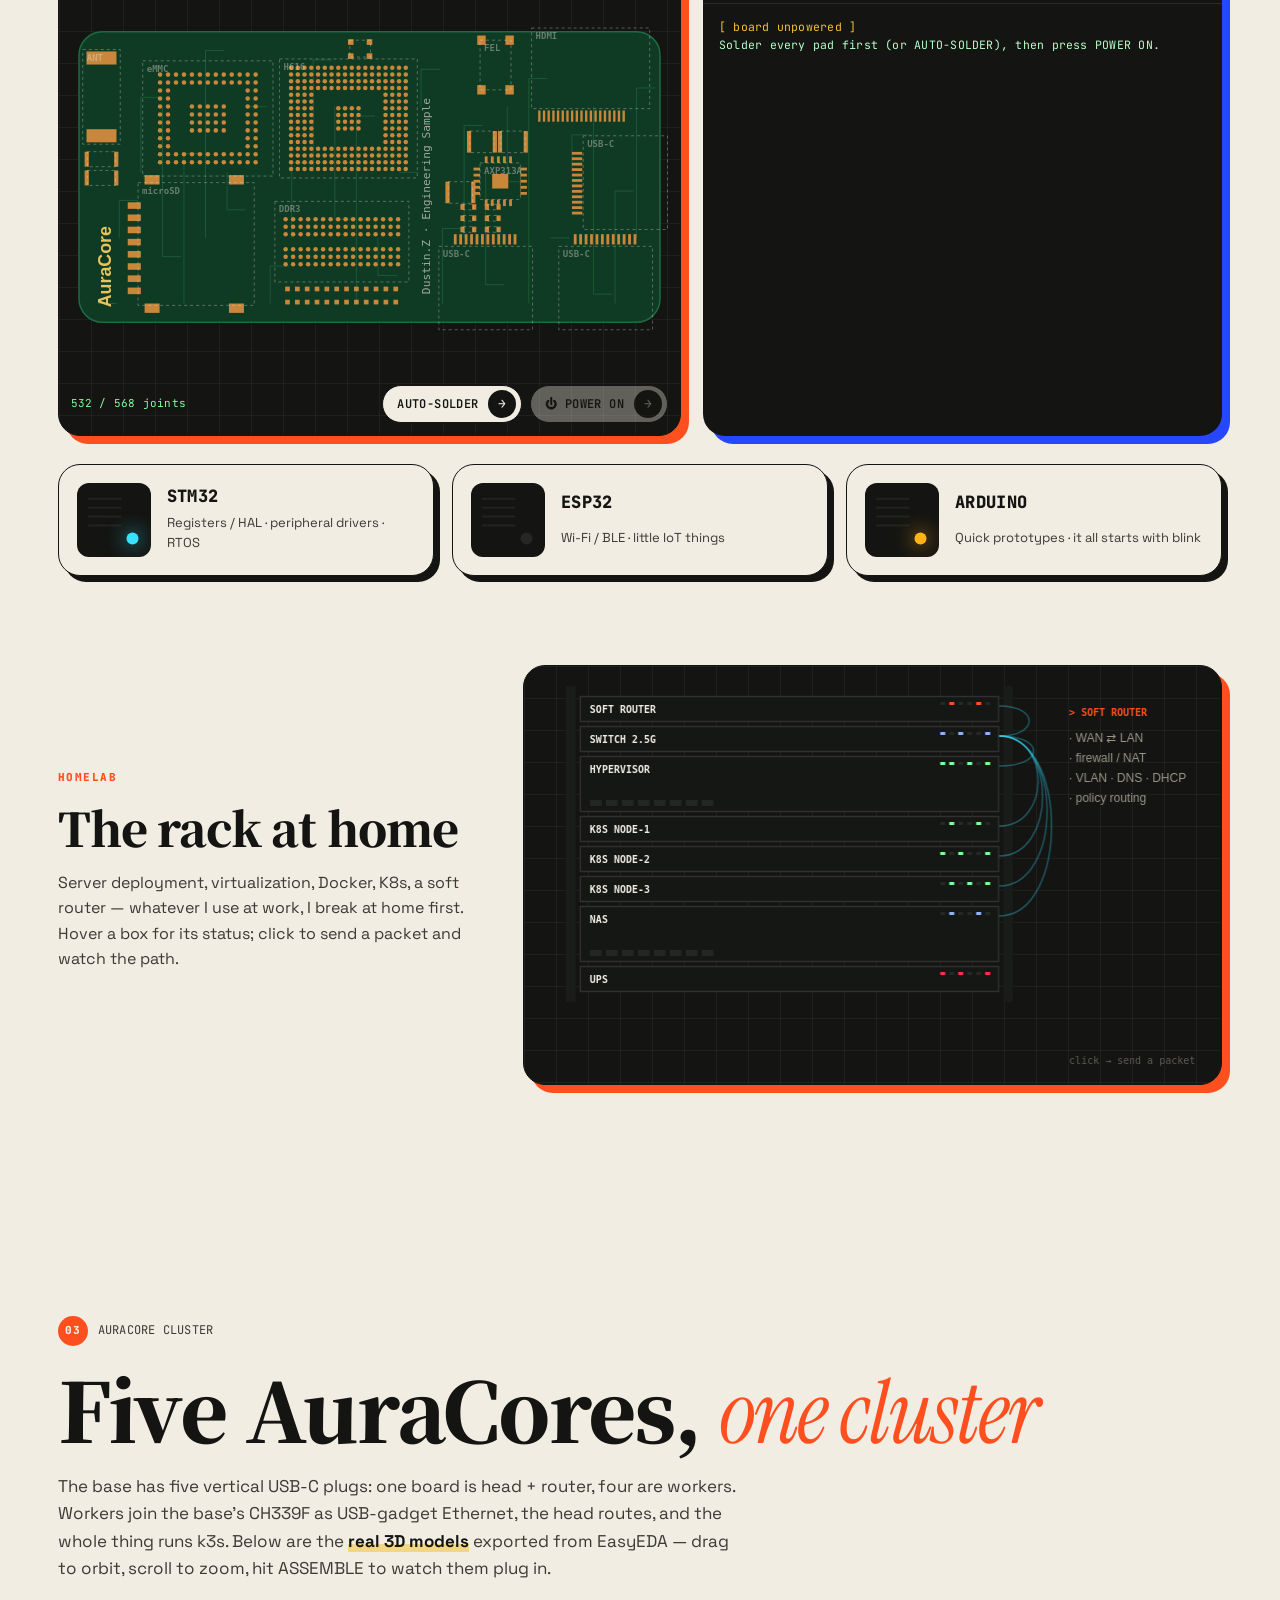
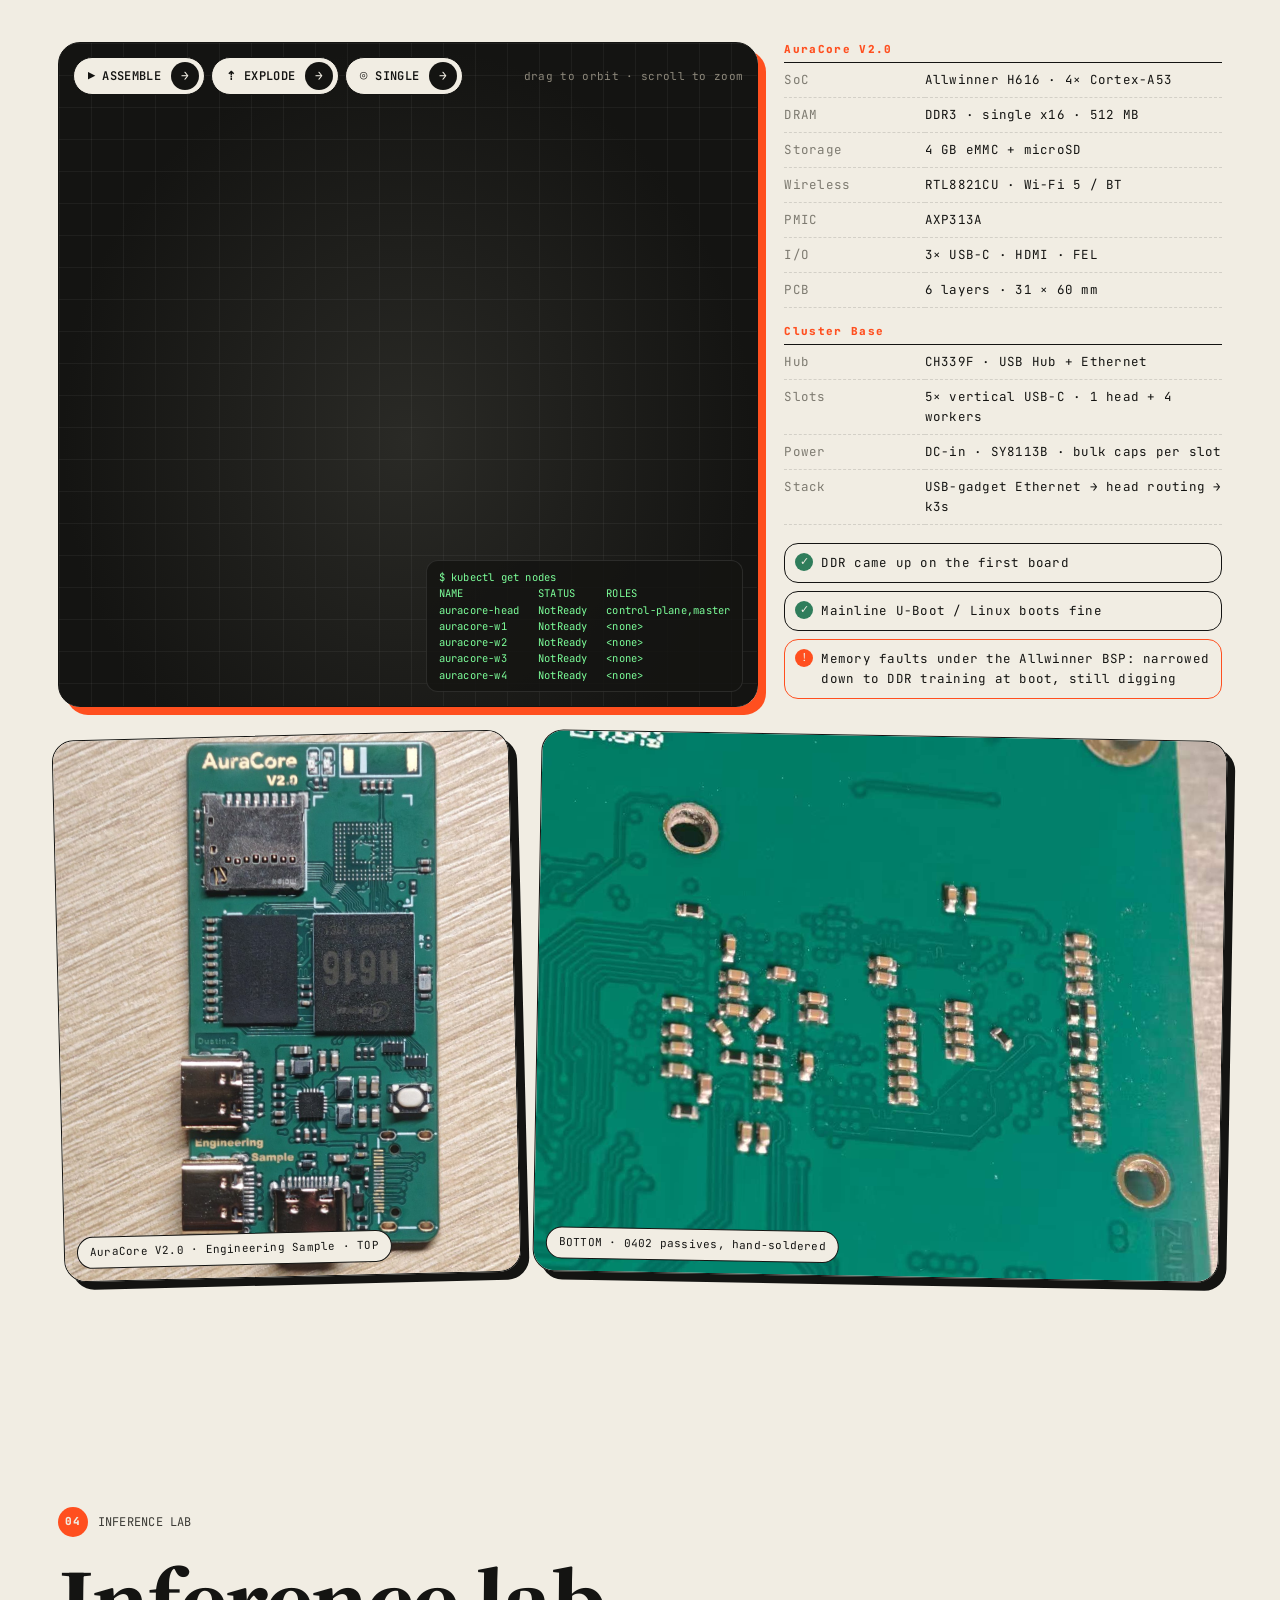
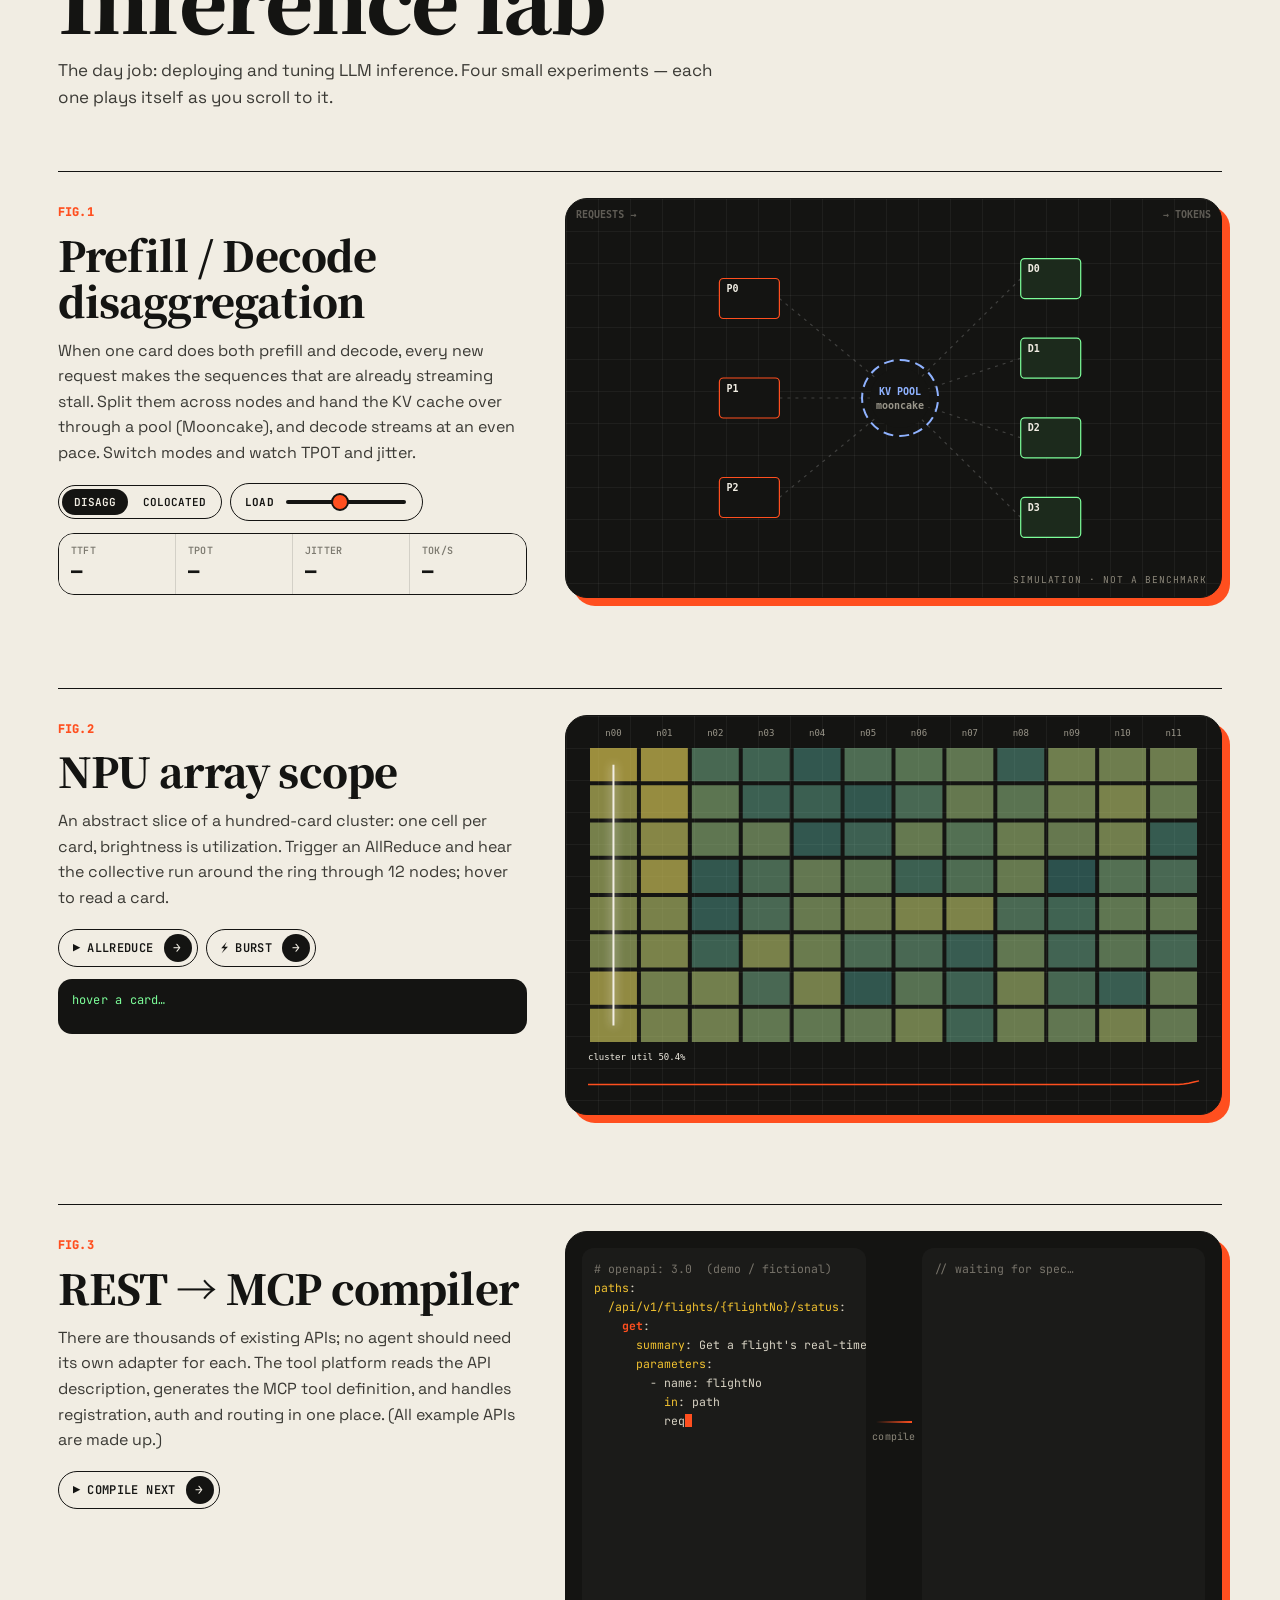
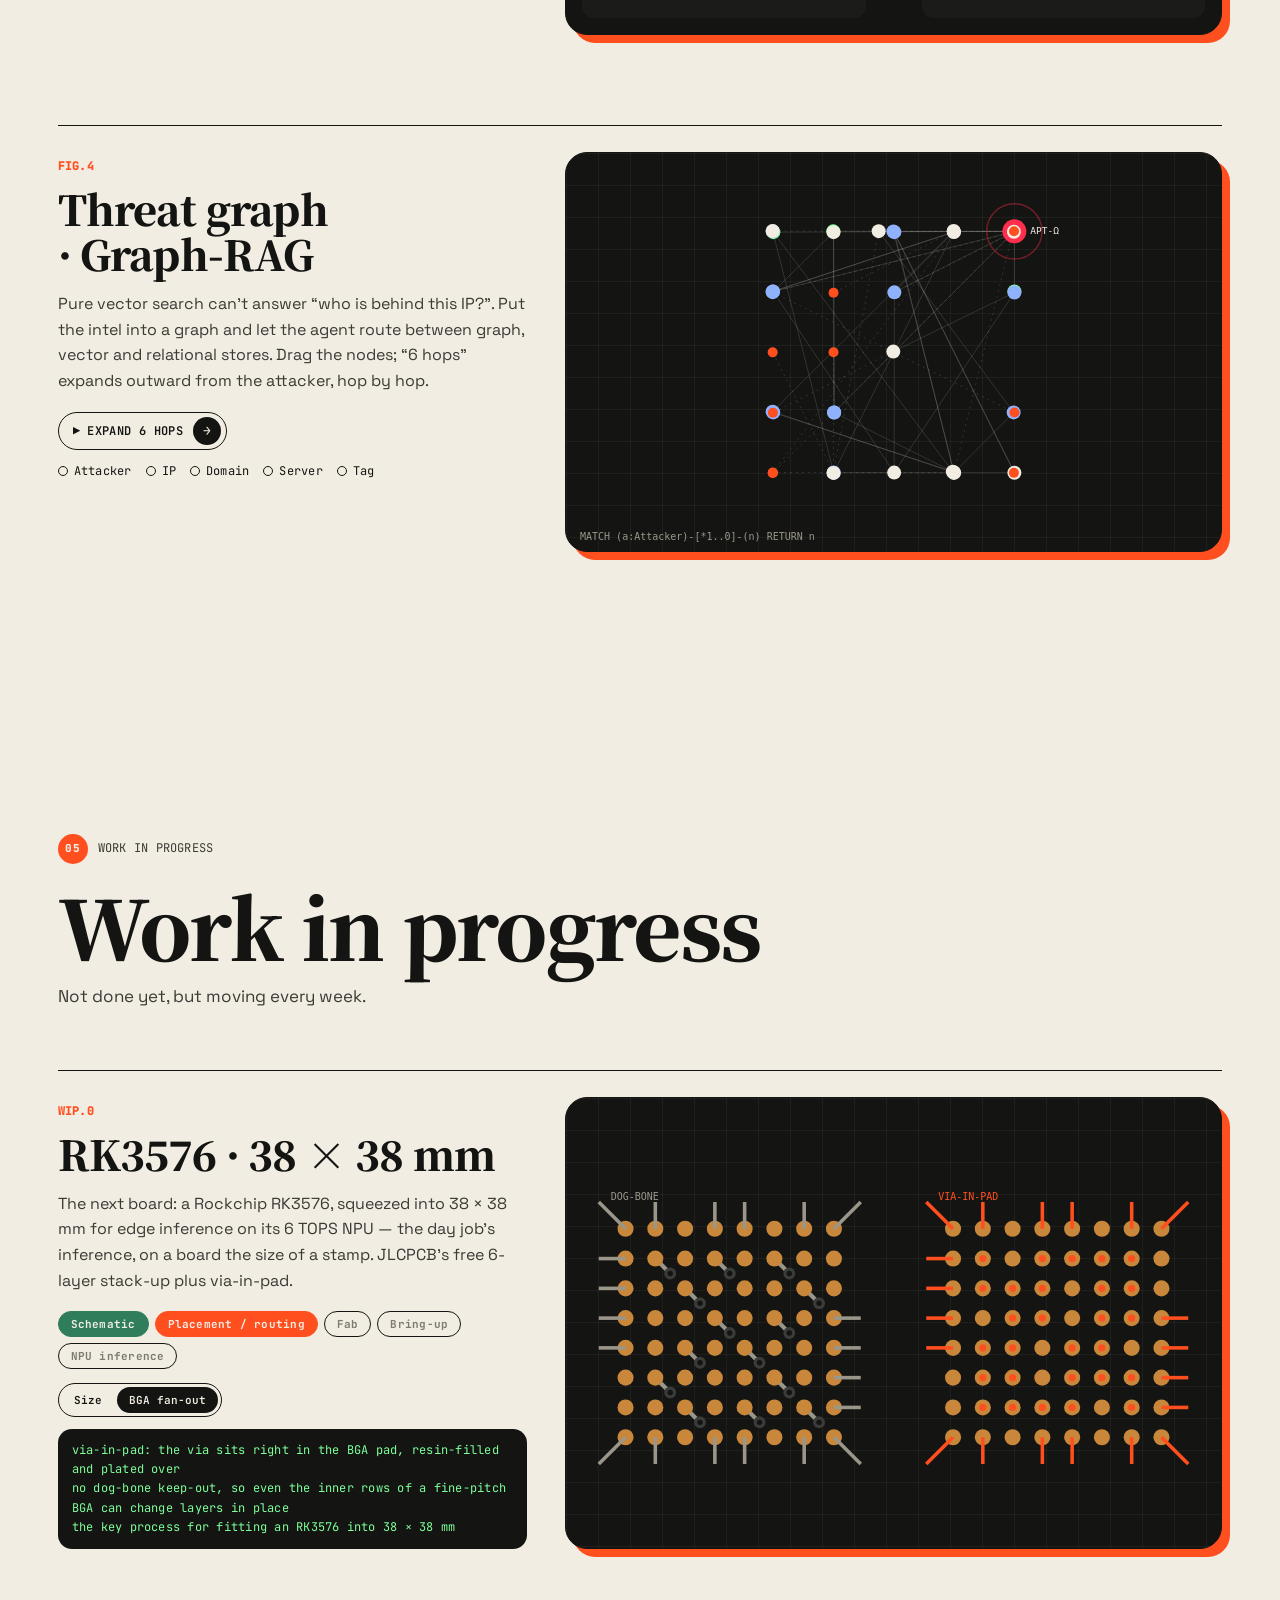
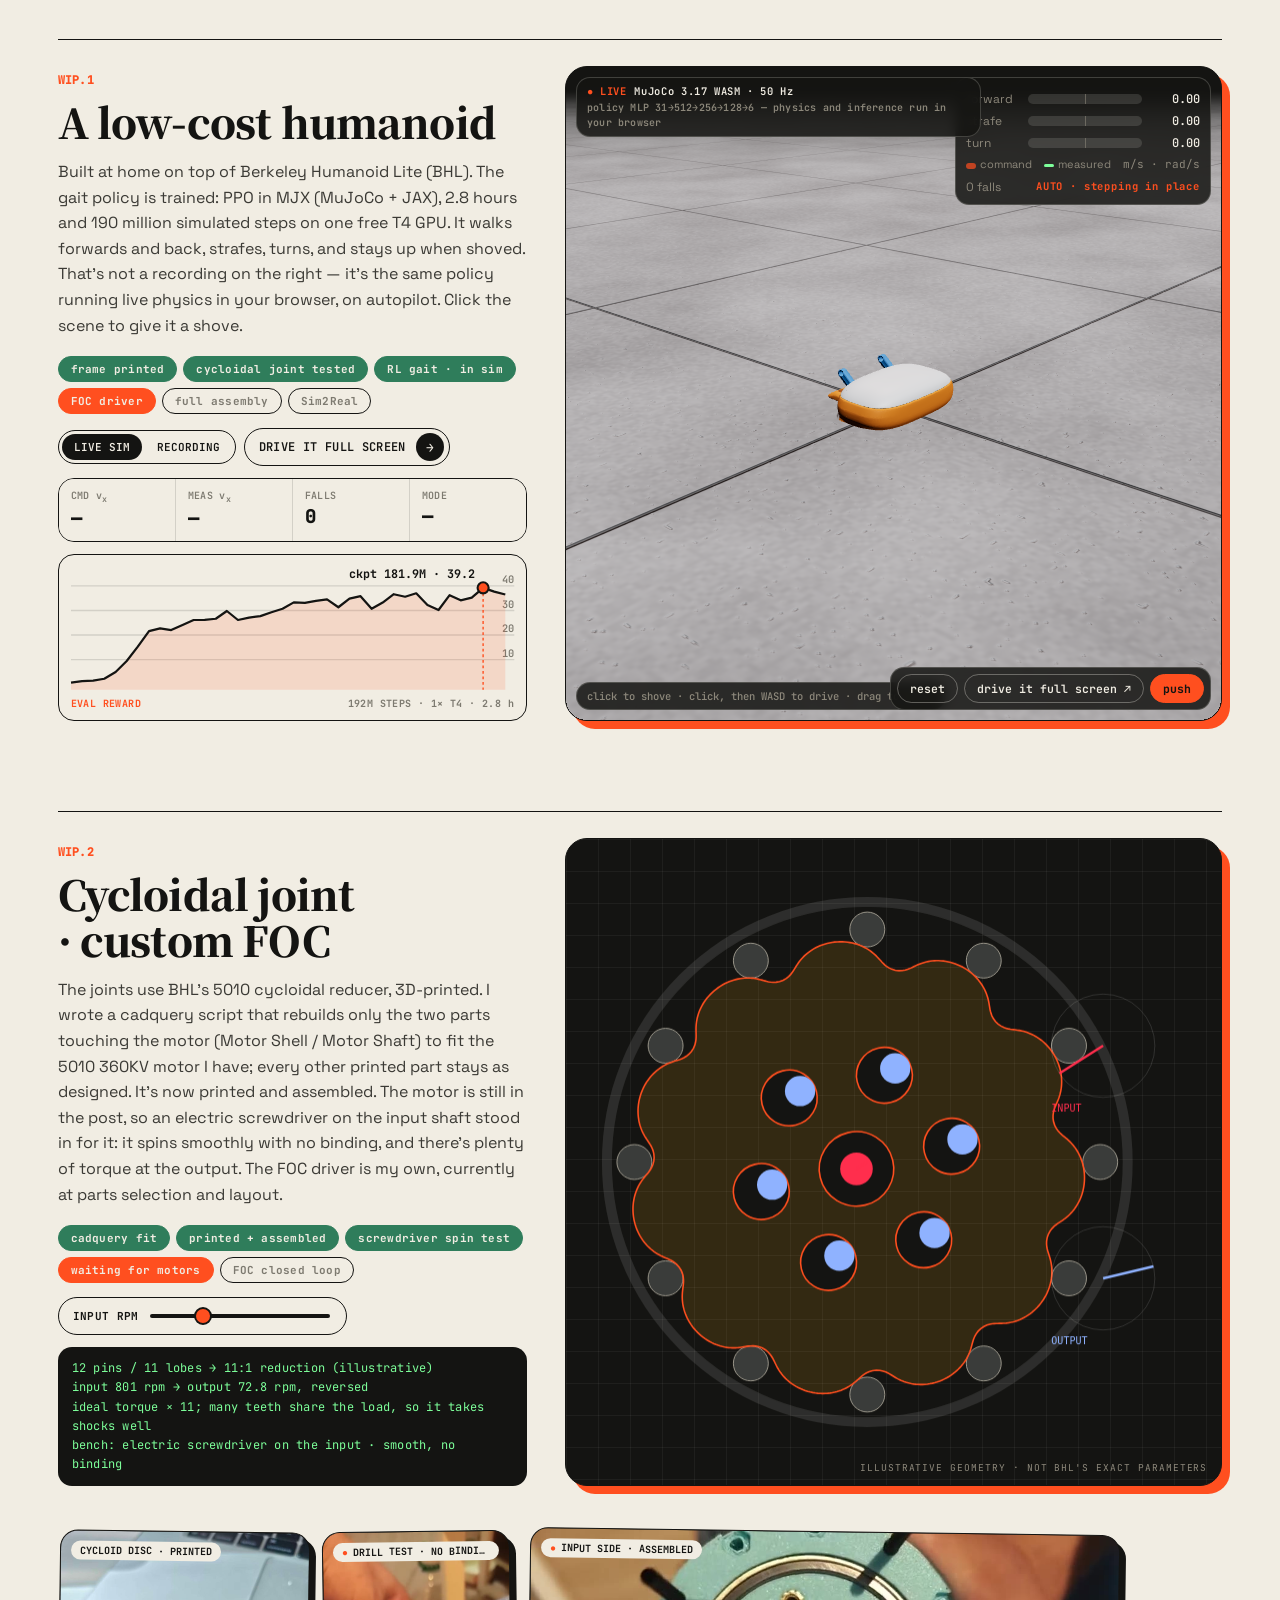
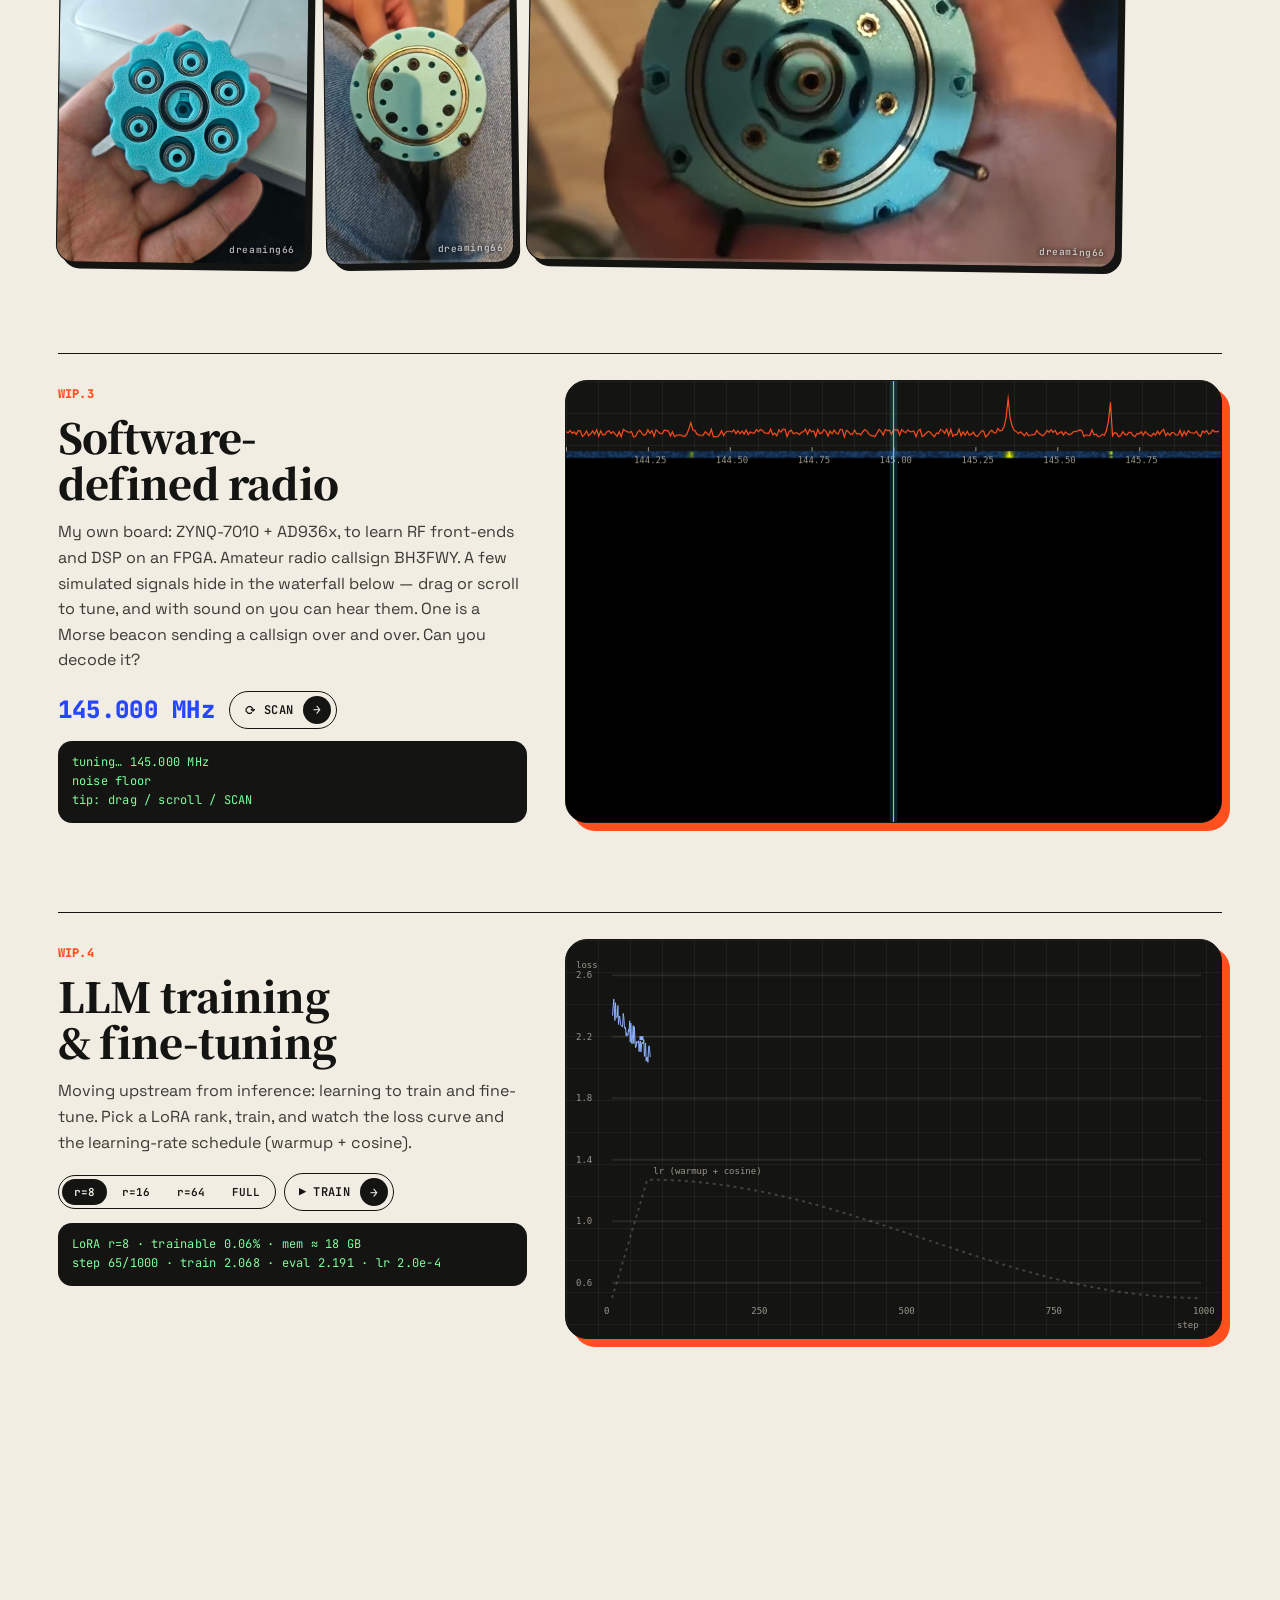
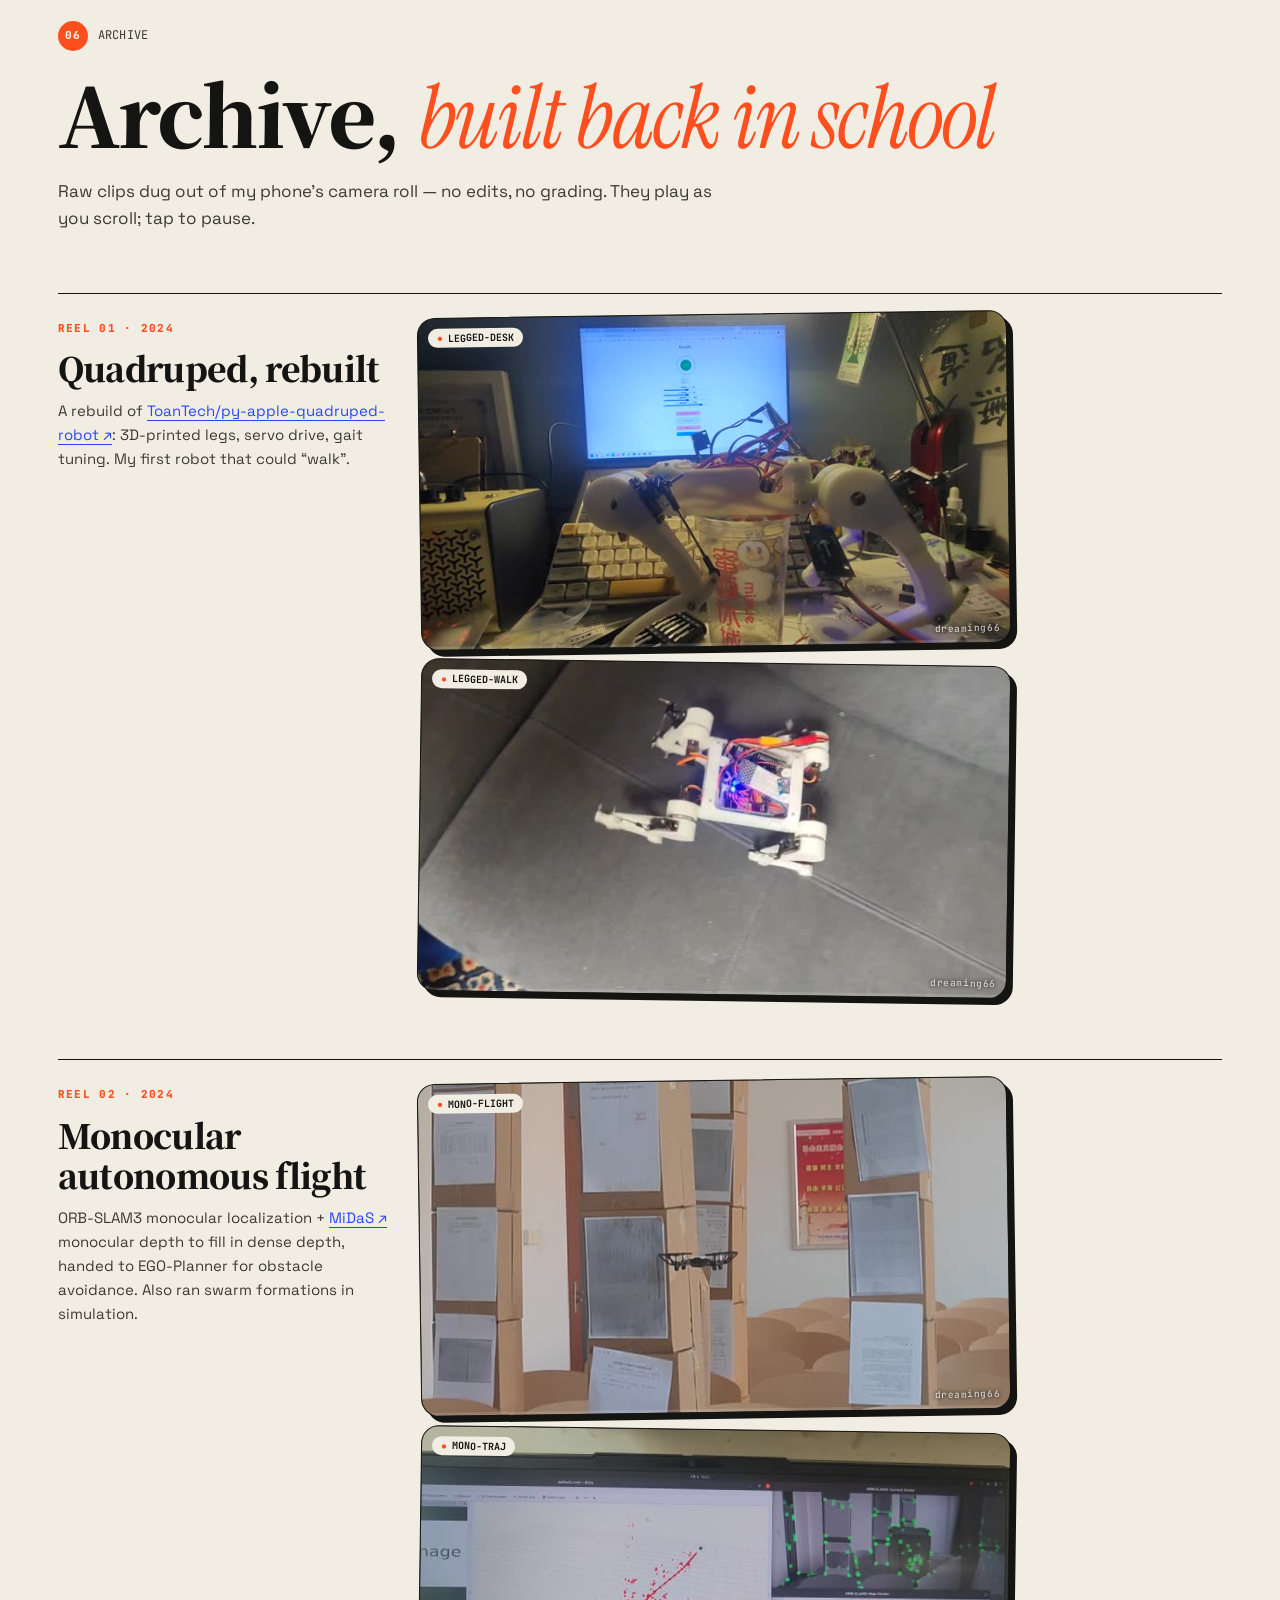
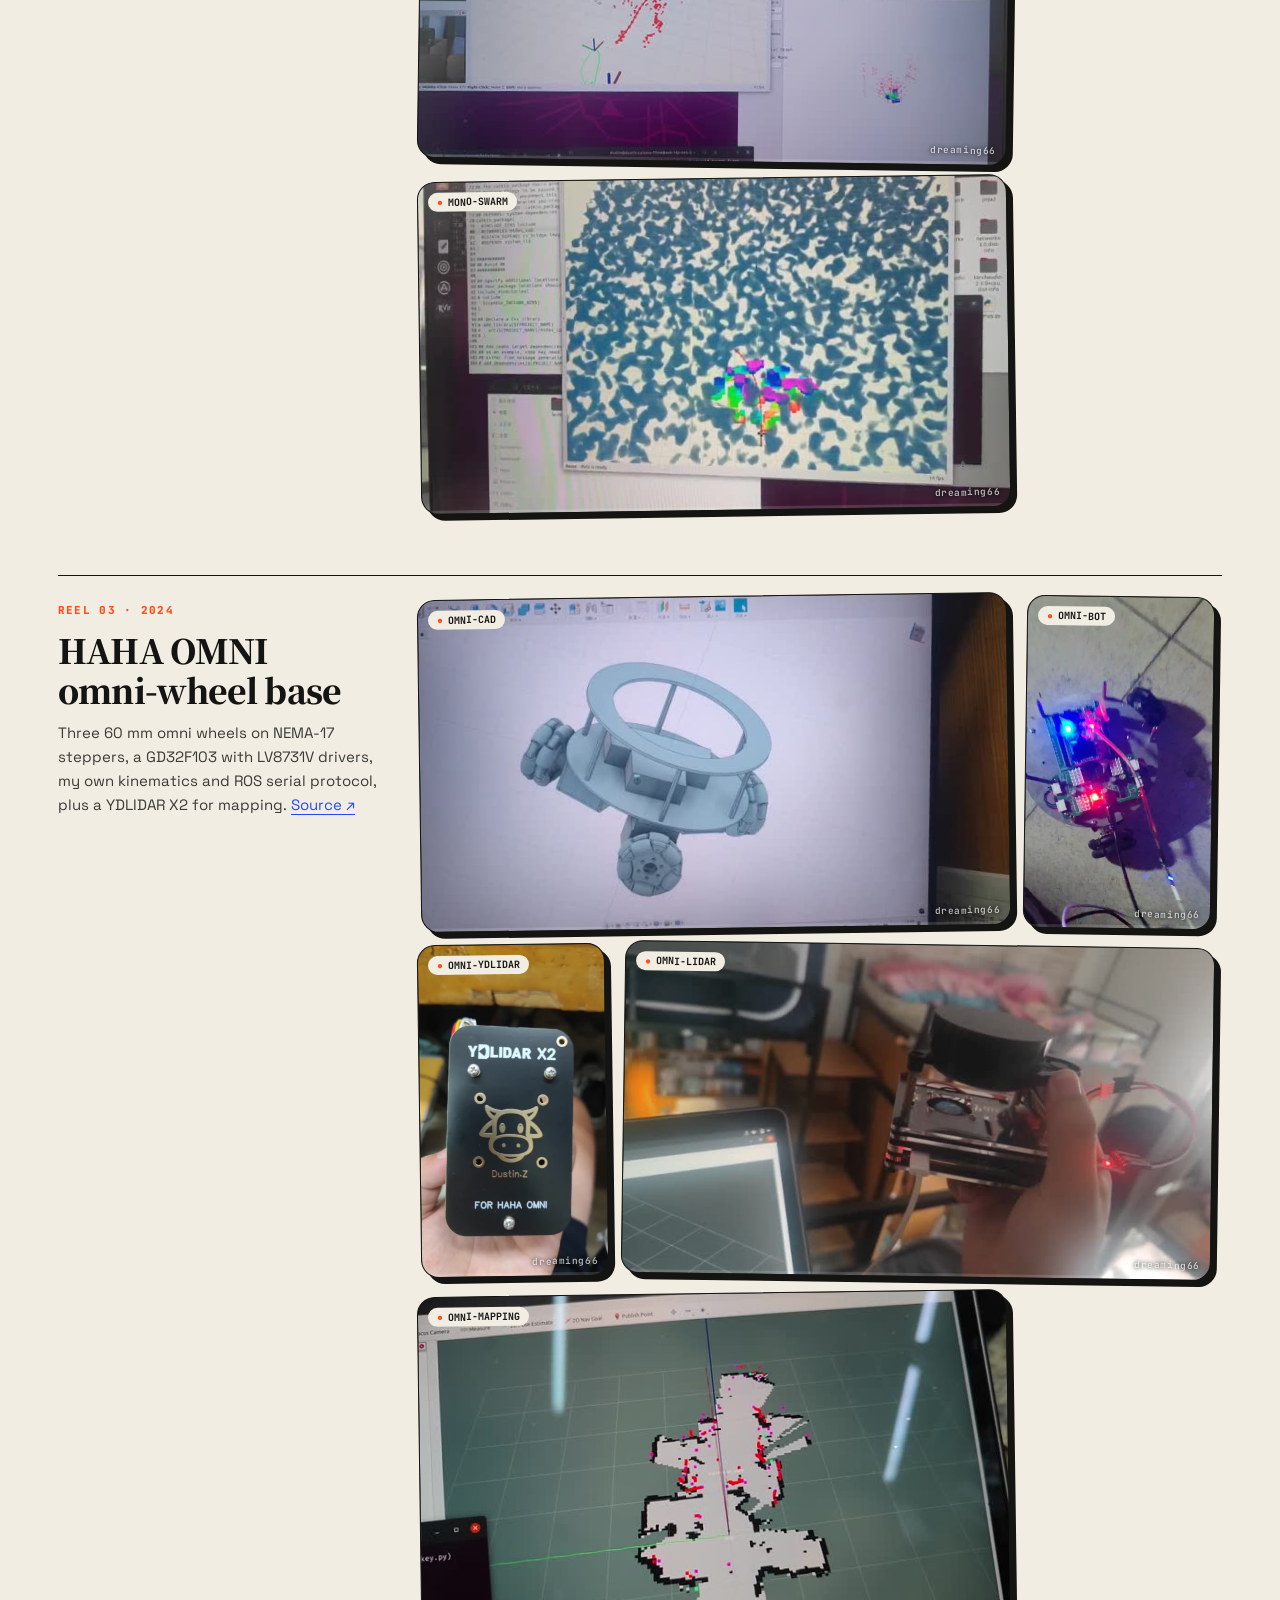
==== commit 3e8a44b7: "Dark mode, friend link, biped sounds + floors and a phone layout that folds into a menu; remove the " ====
--- a/index.html
+++ b/index.html
@@ -3,11 +3,13 @@
 <head>
   <meta charset="UTF-8">
   <meta name="viewport" content="width=device-width, initial-scale=1">
-  <meta name="theme-color" content="#f1ede3">
+  <meta name="color-scheme" content="light dark">
+  <meta name="theme-color" content="#f1ede3" media="(prefers-color-scheme: light)">
+  <meta name="theme-color" content="#11110f" media="(prefers-color-scheme: dark)">
   <title>dreaming66 · 从焊锡到张量</title>
-  <meta name="description" content="dreaming66 的个人主页：手搓 Linux 开发板、AI Infra 与大模型推理、双足机器人、SDR、吉他与钢琴。">
+  <meta name="description" content="dreaming66 的个人主页：手搓 Linux 开发板、AI Infra 与大模型推理、双足机器人与 SDR。">
   <meta property="og:title" content="DRM-66 · dreaming66">
-  <meta property="og:description" content="Datasheet of a human: silicon, inference, robots, radio and strings.">
+  <meta property="og:description" content="Datasheet of a human: silicon, inference, robots and radio.">
   <link rel="icon" href="data:image/svg+xml,%3Csvg xmlns='http://www.w3.org/2000/svg' viewBox='0 0 64 64'%3E%3Crect width='64' height='64' rx='14' fill='%23141412'/%3E%3Ctext x='32' y='44' font-family='Georgia' font-style='italic' font-size='34' text-anchor='middle' fill='%23ff4f1f'%3E66%3C/text%3E%3C/svg%3E">
   <link rel="preload" href="assets/fonts/space-grotesk.woff2" as="font" type="font/woff2" crossorigin>
   <link rel="preload" href="assets/fonts/instrument-serif-italic.woff2" as="font" type="font/woff2" crossorigin>
@@ -50,9 +52,8 @@
       <a href="#lab" data-i="04"><span data-i18n="m.lab">推理实验室</span><em>Inference</em></a>
       <a href="#wip" data-i="05"><span data-i18n="m.wip">正在折腾</span><em>WIP</em></a>
       <a href="#archive" data-i="06"><span data-i18n="m.archive">档案馆</span><em>Archive</em></a>
-      <a href="#music" data-i="07"><span data-i18n="m.music">六根弦</span><em>Strings</em></a>
-      <a href="#log" data-i="08"><span data-i18n="m.log">经历</span><em>git log</em></a>
-      <a href="#ping" data-i="09"><span data-i18n="m.ping">来找我</span><em>Say hi</em></a>
+      <a href="#log" data-i="07"><span data-i18n="m.log">经历</span><em>git log</em></a>
+      <a href="#ping" data-i="08"><span data-i18n="m.ping">来找我</span><em>Say hi</em></a>
     </div>
     <p class="menu-foot mono" data-i18n="menu.foot">按 <kbd>`</kbd> 打开终端 · <kbd>S</kbd> 声音 · <kbd>X</kbd> 透视 · 试试 ↑↑↓↓←→←→BA</p>
   </nav>
@@ -375,33 +376,10 @@
       </div>
     </section>
 
-    <!-- ===== MUSIC ===== -->
-    <section class="music" id="music" data-sec>
-      <div class="sec-h">
-        <div class="sec-tag mono"><span>07</span> STRINGS &amp; KEYS</div>
-        <h2 class="sec-t" data-glitch data-i18n="mu.t">六根弦，<em>八十八个键</em></h2>
-        <p class="sec-s" data-i18n="mu.s">从原声吉他入门，现在玩电吉他、日式摇滚；钢琴还在学。下面两件乐器都能弹：吉他标准调弦（EADGBE），用 Karplus-Strong 算法实时合成拨弦，打开 DRIVE 就是失真音箱；钢琴用加法合成。先打开声音。</p>
-      </div>
-      <div class="guitar">
-        <div class="gt-ctl mono">
-          <span>CHORD</span>
-          <div class="tog" id="chords"></div>
-          <div class="tog" id="ampTog"><button data-a="0">CLEAN</button><button class="on" data-a="1">DRIVE</button></div>
-          <button class="act" id="riffBtn" data-i18n="riff">▶ RIFF（原创）</button>
-          <span class="d" data-i18n="gt.hint">拖过琴弦扫弦 · 点击单弦拨奏</span>
-        </div>
-        <div class="stage gt-stage"><canvas id="guitar" aria-label="可弹奏的吉他"></canvas></div>
-      </div>
-      <div class="piano-wrap">
-        <div class="piano-h mono"><span>PIANO · LEARNING</span><span class="prog"><i style="--p:.22"></i></span><span class="d" data-i18n="pi.hint">键盘 A W S E D F T G Y H U J K 也能弹 · 试试弹出 “小星星”</span></div>
-        <div class="piano" id="piano" aria-label="钢琴键盘"></div>
-      </div>
-    </section>
-
     <!-- ===== LOG ===== -->
     <section class="log" id="log" data-sec>
       <div class="sec-h">
-        <div class="sec-tag mono"><span>08</span> REVISION HISTORY</div>
+        <div class="sec-tag mono"><span>07</span> REVISION HISTORY</div>
         <h2 class="sec-t" data-glitch>git log --graph</h2>
         <p class="sec-s" data-i18n="log.s">本职那条主线。点击提交展开 diff。</p>
       </div>
@@ -456,7 +434,7 @@
     <!-- ===== PING ===== -->
     <section class="ping" id="ping" data-sec>
       <div class="sec-h">
-        <div class="sec-tag mono"><span>09</span> CONTACT</div>
+        <div class="sec-tag mono"><span>08</span> CONTACT</div>
         <h2 class="sec-t big" data-glitch>ping <em>dreaming66</em></h2>
       </div>
       <div class="sonar">
@@ -467,6 +445,10 @@
         <button class="pill big magnetic" id="pingBtn" data-cursor="ping"><span data-i18n="ping.btn">发送一个 ping</span><span>◎</span></button>
         <a class="pill ink-pill big magnetic" href="https://github.com/dreaming66" target="_blank" rel="noopener" data-cursor="open"><span>github.com/dreaming66</span><span>↗</span></a>
         <button class="pill big magnetic" id="cardBtn" data-cursor="make"><span data-i18n="card.btn">生成一张名片</span><span>↓</span></button>
+      </div>
+      <div class="friends">
+        <span class="mono" data-i18n="fr.t">友链</span>
+        <a class="pill sm magnetic" href="https://jokerjevon.top/" target="_blank" rel="noopener" data-cursor="open"><span>JEVON · 造东西，也讲故事</span><span>↗</span></a>
       </div>
       <p class="mono ping-note" data-i18n="ping.note">联系方式不在此公开 · 去 GitHub 找我，或在终端里输入 <kbd>sudo hire-me</kbd></p>
     </section>
--- a/style.css
+++ b/style.css
@@ -23,6 +23,13 @@
   --moss: #2f7d5b;
   --sun: #f2c230;
   --mint: #7dff9a;
+  /* fixed, theme-independent: instrument screens stay ink, text on them stays paper */
+  --night: #141412;
+  --lt: #f1ede3;
+  --hard: #141412;              /* the offset "sticker" shadows */
+  --hl: #f2c230;
+  --hl2: #f2c23088;
+  color-scheme: light;
   --serif: "Instrument Serif", "Noto Serif SC", Georgia, serif;
   --cn-serif: "Noto Serif SC", "Songti SC", serif;
   --sans-cjk: "PingFang SC", "Microsoft YaHei";
@@ -31,6 +38,15 @@
   --g: clamp(16px, 4.5vw, 80px);
   --ease: cubic-bezier(.23, 1, .32, 1);
   --ease-io: cubic-bezier(.77, 0, .175, 1);
+}
+
+/* browser dark mode: paper and ink swap, ink panels stay ink, the vermilion stays */
+@media (prefers-color-scheme: dark) {
+  :root {
+    color-scheme: dark;
+    --paper: #11110f; --paper-2: #1c1b18; --ink: #ece6da; --ink-2: #bcb7aa; --muted: #8a867b; --line: #ece6da24;
+    --cobalt: #7b8fff; --moss: #3f9c72; --hard: #3a3832; --hl: #f2c23066; --hl2: #f2c23055;
+  }
 }
 
 *, *::before, *::after { box-sizing: border-box; }
@@ -66,16 +82,16 @@
 .cursor.down .c-ring { width: 26px; height: 26px; margin: -13px 0 0 -13px; }
 
 /* ---------- gate (loader) ---------- */
-.gate { position: fixed; inset: 0; z-index: 300; background: var(--ink); color: var(--paper); display: flex; flex-direction: column; justify-content: flex-end; padding: var(--g); transition: clip-path 1.1s var(--ease-io); clip-path: inset(0 0 0 0); }
+.gate { position: fixed; inset: 0; z-index: 300; background: var(--night); color: var(--lt); display: flex; flex-direction: column; justify-content: flex-end; padding: var(--g); transition: clip-path 1.1s var(--ease-io); clip-path: inset(0 0 0 0); }
 .gate.off { clip-path: inset(0 0 100% 0); pointer-events: none; }
 .post { font: 12px/1.75 var(--mono); color: #b9b4a6; margin: 0 0 22px; white-space: pre-wrap; min-height: 13em; }
 .post .ok { color: var(--mint); } .post .w { color: var(--sun); } .post .h { color: var(--vermilion); }
 .gate-choice { display: flex; flex-wrap: wrap; align-items: center; gap: 12px; margin-bottom: 26px; opacity: 0; transform: translateY(14px); transition: .6s var(--ease); pointer-events: none; }
 .gate-choice.show { opacity: 1; transform: none; pointer-events: auto; }
-.gate .pill { border-color: var(--paper); background: transparent; color: var(--paper); }
-.gate .pill span:last-child { background: var(--paper); color: var(--ink); }
-.gate .ink-pill { background: var(--vermilion); border-color: var(--vermilion); color: var(--ink); }
-.gate .ink-pill span:last-child { background: var(--ink); color: var(--vermilion); }
+.gate .pill { border-color: var(--lt); background: transparent; color: var(--lt); }
+.gate .pill span:last-child { background: var(--lt); color: var(--night); }
+.gate .ink-pill { background: var(--vermilion); border-color: var(--vermilion); color: var(--night); }
+.gate .ink-pill span:last-child { background: var(--night); color: var(--vermilion); }
 .gate-hint { font-size: 11px; color: #8d887b; }
 .gate-word { font: 400 clamp(52px, 11vw, 170px)/.9 var(--serif); letter-spacing: -.02em; }
 .gate-word em { color: var(--vermilion); }
@@ -105,7 +121,7 @@
 @media (max-width: 620px) { .menu-btn span, .chip b, #xrayBtn { display: none; } .menu-btn { padding: 0 7px; height: 38px; } .chip { padding: 0; width: 38px; min-width: 38px; height: 38px; } .brand { font-size: 16px; } }
 
 /* ---------- menu ---------- */
-.menu { position: fixed; inset: 0; z-index: 75; background: var(--ink); color: var(--paper); clip-path: circle(0% at calc(100% - 60px) 38px); transition: clip-path .9s var(--ease-io); display: flex; flex-direction: column; justify-content: center; padding: 100px var(--g) 40px; overflow-y: auto; }
+.menu { position: fixed; inset: 0; z-index: 75; background: var(--night); color: var(--lt); clip-path: circle(0% at calc(100% - 60px) 38px); transition: clip-path .9s var(--ease-io); display: flex; flex-direction: column; justify-content: center; padding: 100px var(--g) 40px; overflow-y: auto; }
 body.menu-open .menu { clip-path: circle(150% at calc(100% - 60px) 38px); }
 .menu-inner { display: flex; flex-direction: column; }
 .menu a { display: flex; align-items: baseline; gap: 20px; padding: 6px 0; border-bottom: 1px solid #ffffff1a; font: 900 clamp(28px, 5.4vw, 70px)/1.1 var(--cn-serif); transform: translateY(40px); opacity: 0; transition: transform .8s var(--ease), opacity .8s var(--ease), color .3s; }
@@ -156,7 +172,7 @@
 .hero-kicker { font-size: clamp(15px, 1.6vw, 20px); margin: 0 0 8px; }
 .star { color: var(--vermilion); display: inline-block; animation: spin 6s linear infinite; }
 @keyframes spin { to { transform: rotate(360deg); } }
-.hl { background: linear-gradient(transparent 58%, var(--sun) 58%); padding: 0 2px; }
+.hl { background: linear-gradient(transparent 58%, var(--hl) 58%); padding: 0 2px; }
 .hero-name { margin: 0; font-weight: 700; line-height: .82; letter-spacing: -.06em; font-size: clamp(84px, 19vw, 330px); }
 .hn-row { display: flex; align-items: flex-end; flex-wrap: wrap; }
 .hn-serif { font: italic 400 1.04em/.8 var(--serif); letter-spacing: -.02em; color: var(--vermilion); }
@@ -201,16 +217,16 @@
 .sec-t em { font: italic 400 1.08em/1 var(--serif); color: var(--vermilion); letter-spacing: -.02em; }
 .sec-t.big { font-size: clamp(54px, 11vw, 170px); }
 .sec-s { max-width: 40em; color: var(--ink-2); font-size: 17px; margin: 0; }
-.sec-s b { color: var(--ink); background: linear-gradient(transparent 62%, #f2c23088 62%); }
+.sec-s b { color: var(--ink); background: linear-gradient(transparent 62%, var(--hl2) 62%); }
 .glitching { animation: gl .3s steps(2) 2; }
 @keyframes gl { 0% { text-shadow: 3px 0 var(--vermilion), -3px 0 var(--cobalt); transform: translate(2px, 0) skewX(-6deg); } 50% { text-shadow: -4px 0 var(--vermilion), 4px 0 var(--cobalt); transform: translate(-3px, 1px) skewX(5deg); clip-path: inset(10% 0 30% 0); } 100% { text-shadow: none; transform: none; clip-path: none; } }
 
 /* instrument screens: ink panels on paper */
-.stage { position: relative; background: var(--ink); border: 1.5px solid var(--ink); border-radius: 22px; min-height: 400px; overflow: hidden; box-shadow: 8px 8px 0 var(--vermilion); }
+.stage { position: relative; background: var(--night); border: 1.5px solid var(--ink); border-radius: 22px; min-height: 400px; overflow: hidden; box-shadow: 8px 8px 0 var(--vermilion); }
 .stage::before { content: ""; position: absolute; inset: 0; pointer-events: none; background-image: linear-gradient(#ffffff0c 1px, transparent 1px), linear-gradient(90deg, #ffffff0c 1px, transparent 1px); background-size: 32px 32px; }
 .stage canvas { position: absolute; inset: 0; width: 100%; height: 100%; display: block; touch-action: none; }
 .note { position: absolute; right: 14px; bottom: 10px; font-size: 9.5px; color: #8d887b; letter-spacing: .1em; }
-.readout { font-size: 12px; background: var(--ink); color: var(--mint); border-radius: 14px; padding: 12px 14px; min-height: 4.6em; white-space: pre-wrap; margin: 0; }
+.readout { font-size: 12px; background: var(--night); color: var(--mint); border-radius: 14px; padding: 12px 14px; min-height: 4.6em; white-space: pre-wrap; margin: 0; }
 
 /* ---------- spec ---------- */
 .spec { padding-top: clamp(100px, 14vw, 200px); padding-bottom: clamp(60px, 9vw, 120px); }
@@ -234,7 +250,7 @@
 .stat span { font-size: 14px; color: var(--ink-2); }
 @media (max-width: 820px) { .stats { grid-template-columns: 1fr 1fr; } .stat { border-bottom: 1px solid var(--line); } .stat:nth-child(2) { border-right: 0; } .stat:nth-child(3) { padding-left: 0; } }
 .feat { display: grid; grid-template-columns: 1.2fr 1fr; gap: 18px; margin-top: clamp(40px, 6vw, 80px); max-width: 1240px; }
-.feat-c { background: var(--paper); border: 1.5px solid var(--ink); border-radius: 22px; padding: 22px clamp(18px, 3vw, 30px); box-shadow: 8px 8px 0 var(--ink); }
+.feat-c { background: var(--paper); border: 1.5px solid var(--ink); border-radius: 22px; padding: 22px clamp(18px, 3vw, 30px); box-shadow: 8px 8px 0 var(--hard); }
 .feat-c > span { font-size: 11px; letter-spacing: .14em; color: var(--vermilion); font-weight: 800; }
 .feat ul { margin: 12px 0 0; padding: 0; list-style: none; }
 .feat li { padding: 9px 0 9px 22px; border-bottom: 1px dashed var(--line); position: relative; font-size: 15px; }
@@ -258,7 +274,7 @@
 .pcb-stage { min-height: 470px; }
 .pcb-hud { position: absolute; left: 12px; right: 12px; bottom: 12px; display: flex; gap: 8px; align-items: center; z-index: 2; font-size: 11px; flex-wrap: wrap; }
 .pcb-hud span { margin-right: auto; color: var(--mint); font-family: var(--mono); }
-.serial { background: var(--ink); border-radius: 22px; display: flex; flex-direction: column; min-height: 470px; overflow: hidden; box-shadow: 8px 8px 0 var(--cobalt); }
+.serial { background: var(--night); border-radius: 22px; display: flex; flex-direction: column; min-height: 470px; overflow: hidden; box-shadow: 8px 8px 0 var(--cobalt); }
 .serial-bar { display: flex; justify-content: space-between; font-size: 11px; padding: 10px 16px; border-bottom: 1px solid #ffffff1a; color: #8d887b; }
 #serialState.live { color: var(--mint); }
 .serial-out { flex: 1; margin: 0; padding: 14px 16px; font-size: 11.5px; line-height: 1.55; color: #b6ffc9; overflow: auto; white-space: pre-wrap; max-height: 470px; }
@@ -266,9 +282,9 @@
 .serial-out input { background: none; border: 0; outline: 0; color: #fff; font: inherit; width: 60%; }
 @media (max-width: 900px) { .bringup { grid-template-columns: 1fr; } .serial, .pcb-stage { min-height: 360px; } }
 .mcu-row { display: grid; grid-template-columns: repeat(3, 1fr); gap: 18px; margin-top: 28px; }
-.mcu { border: 1.5px solid var(--ink); border-radius: 22px; background: var(--paper); padding: 18px; display: grid; grid-template-columns: 74px 1fr; column-gap: 16px; align-items: center; box-shadow: 6px 6px 0 var(--ink); transition: transform .3s var(--ease), box-shadow .3s; }
+.mcu { border: 1.5px solid var(--ink); border-radius: 22px; background: var(--paper); padding: 18px; display: grid; grid-template-columns: 74px 1fr; column-gap: 16px; align-items: center; box-shadow: 6px 6px 0 var(--hard); transition: transform .3s var(--ease), box-shadow .3s; }
 .mcu:hover { transform: translate(-3px, -3px); box-shadow: 10px 10px 0 var(--vermilion); }
-.chip-svg { grid-row: span 2; width: 74px; height: 74px; background: var(--ink); border-radius: 12px; overflow: hidden; }
+.chip-svg { grid-row: span 2; width: 74px; height: 74px; background: var(--night); border-radius: 12px; overflow: hidden; }
 .chip-svg canvas { width: 100%; height: 100%; display: block; }
 .mcu b { font: 800 17px var(--mono); }
 .mcu span { color: var(--ink-2); font-size: 13px; }
@@ -283,9 +299,9 @@
 /* ---------- AuraCore ---------- */
 .aura { padding-top: clamp(60px, 9vw, 120px); padding-bottom: clamp(60px, 9vw, 120px); }
 .aura-grid { display: grid; grid-template-columns: 1.6fr 1fr; gap: 26px; }
-.aura-stage { min-height: 560px; background: url(assets/img/cluster-poster.jpg) center / cover no-repeat, var(--ink); }
+.aura-stage { min-height: 560px; background: url(assets/img/cluster-poster.jpg) center / cover no-repeat, var(--night); }
 .aura-stage canvas { opacity: 0; transition: opacity .8s var(--ease); }
-.aura-stage.loaded { background: radial-gradient(ellipse at 50% 60%, #2a2a26, var(--ink) 70%); }
+.aura-stage.loaded { background: radial-gradient(ellipse at 50% 60%, #2a2a26, var(--night) 70%); }
 .aura-stage.loaded canvas { opacity: 1; }
 .aura-hud { position: absolute; left: 14px; right: 14px; top: 14px; display: flex; flex-wrap: wrap; gap: 6px; align-items: center; z-index: 2; }
 .aura-hud span { margin-left: auto; color: #8d887b; font: 11px var(--mono); }
@@ -302,7 +318,7 @@
 .bring .ok::before { content: "✓"; background: var(--moss); }
 .bring .bad { border-color: var(--vermilion); } .bring .bad::before { content: "!"; background: var(--vermilion); }
 .photos { display: grid; grid-template-columns: .8fr 1.2fr; gap: 22px; margin-top: 28px; }
-.photos figure { margin: 0; position: relative; border: 1.5px solid var(--ink); border-radius: 22px; overflow: hidden; box-shadow: 8px 8px 0 var(--ink); transition: transform .5s var(--ease); }
+.photos figure { margin: 0; position: relative; border: 1.5px solid var(--ink); border-radius: 22px; overflow: hidden; box-shadow: 8px 8px 0 var(--hard); transition: transform .5s var(--ease); }
 .photos figure:nth-child(1) { transform: rotate(-1.4deg); } .photos figure:nth-child(2) { transform: rotate(1deg); }
 .photos figure:hover { transform: rotate(0) scale(1.01); }
 .photos img { display: block; width: 100%; height: 100%; max-height: 540px; object-fit: cover; }
@@ -352,7 +368,7 @@
 .reel a { color: var(--cobalt); border-bottom: 1.5px solid currentColor; }
 .reel.fail h3 { color: var(--vermilion); }
 .clips { display: flex; flex-wrap: wrap; gap: 16px; align-items: flex-start; }
-.clip { margin: 0; flex: 0 1 auto; height: clamp(220px, 26vw, 360px); position: relative; background: var(--ink); border: 1.5px solid var(--ink); border-radius: 18px; overflow: hidden; box-shadow: 6px 6px 0 var(--ink); transition: transform .4s var(--ease), box-shadow .3s; user-select: none; -webkit-user-select: none; -webkit-touch-callout: none; }
+.clip { margin: 0; flex: 0 1 auto; height: clamp(220px, 26vw, 360px); position: relative; background: var(--night); border: 1.5px solid var(--ink); border-radius: 18px; overflow: hidden; box-shadow: 6px 6px 0 var(--hard); transition: transform .4s var(--ease), box-shadow .3s; user-select: none; -webkit-user-select: none; -webkit-touch-callout: none; }
 .clip:nth-child(odd) { transform: rotate(-.8deg); } .clip:nth-child(even) { transform: rotate(.8deg); }
 .clip:hover { transform: rotate(0) translateY(-4px); box-shadow: 10px 10px 0 var(--vermilion); }
 .clip video { height: 100%; width: auto; max-width: 100%; display: block; object-fit: cover; pointer-events: none; }
@@ -382,12 +398,12 @@
 .stage.biped { min-height: 440px; }
 .stage.biped > video, .stage.biped > iframe { position: absolute; inset: 0; width: 100%; height: 100%; border: 0; display: block; }
 .stage.biped > video { object-fit: cover; pointer-events: none; transition: opacity .6s; }
-.stage.biped > iframe { opacity: 0; transition: opacity .6s; background: var(--ink); }
+.stage.biped > iframe { opacity: 0; transition: opacity .6s; background: var(--night); }
 .stage.biped.live > iframe { opacity: 1; }
 .stage.biped.live > video { opacity: 0; }
 .stage.biped .shield { position: absolute; inset: 0; z-index: 1; }
 .stage.biped.live .shield { display: none; }
-.biped-load { position: absolute; left: 14px; bottom: 14px; z-index: 2; display: none; align-items: center; gap: 10px; font-size: 10.5px; color: var(--paper); background: #141412cc; padding: 6px 10px; border-radius: 99px; }
+.biped-load { position: absolute; left: 14px; bottom: 14px; z-index: 2; display: none; align-items: center; gap: 10px; font-size: 10.5px; color: var(--lt); background: #141412cc; padding: 6px 10px; border-radius: 99px; }
 .biped-load i { width: 90px; height: 5px; border-radius: 3px; background: #f1ede333; overflow: hidden; }
 .biped-load b { display: block; height: 100%; width: 0; background: var(--vermilion); transition: width .2s; }
 .stage.biped.loading .biped-load { display: inline-flex; }
@@ -396,7 +412,7 @@
 .stage.biped.live .note, .stage.biped.ask .note { display: none; }
 /* WIP.2 · photos + clips under the joint card */
 .exp-media { grid-column: 1 / -1; margin-top: 6px; }
-.shot { margin: 0; flex: 0 1 auto; height: clamp(220px, 26vw, 360px); position: relative; border: 1.5px solid var(--ink); border-radius: 18px; overflow: hidden; box-shadow: 6px 6px 0 var(--ink); background: var(--ink); transform: rotate(.8deg); transition: transform .4s var(--ease), box-shadow .3s; user-select: none; -webkit-user-select: none; -webkit-touch-callout: none; }
+.shot { margin: 0; flex: 0 1 auto; height: clamp(220px, 26vw, 360px); position: relative; border: 1.5px solid var(--ink); border-radius: 18px; overflow: hidden; box-shadow: 6px 6px 0 var(--hard); background: var(--night); transform: rotate(.8deg); transition: transform .4s var(--ease), box-shadow .3s; user-select: none; -webkit-user-select: none; -webkit-touch-callout: none; }
 .shot:hover { transform: rotate(0) translateY(-4px); box-shadow: 10px 10px 0 var(--vermilion); }
 .shot img { height: 100%; width: auto; display: block; pointer-events: none; }
 .shot .rec { position: absolute; left: 10px; top: 10px; font: 700 10px var(--mono); background: var(--paper); color: var(--ink); padding: 3px 9px; border-radius: 99px; pointer-events: none; }
@@ -406,25 +422,6 @@
 @media (max-width: 900px) { .stage.biped { min-height: 360px; } .shot { height: 260px; flex: 0 0 auto; scroll-snap-align: start; } .exp-media { margin-inline: calc(var(--g) * -1); padding-inline: var(--g); } }
 @media (max-width: 900px) { .reel { grid-template-columns: 1fr; } .clips { flex-wrap: nowrap; overflow-x: auto; scroll-snap-type: x mandatory; padding: 4px 14px 14px 4px; } .clip { height: 260px; flex: 0 0 auto; scroll-snap-align: start; } }
 .photos img { -webkit-user-drag: none; -webkit-touch-callout: none; user-select: none; }
-
-/* ---------- music ---------- */
-.music { padding-top: clamp(60px, 9vw, 120px); padding-bottom: clamp(60px, 9vw, 120px); }
-.gt-ctl { display: flex; flex-wrap: wrap; gap: 10px; align-items: center; font: 800 11px var(--mono); margin-bottom: 14px; color: var(--vermilion); letter-spacing: .1em; }
-.gt-ctl .d { font-weight: 400; letter-spacing: 0; }
-.gt-stage { min-height: 290px; background: linear-gradient(#22150c, #140c06); }
-.gt-stage::before { display: none; }
-.piano-wrap { margin-top: 30px; }
-.piano-h { display: flex; flex-wrap: wrap; gap: 8px 16px; align-items: center; font: 800 11px var(--mono); color: var(--vermilion); letter-spacing: .1em; margin-bottom: 12px; }
-.piano-h .d { font-weight: 400; letter-spacing: 0; }
-.prog { width: 120px; height: 8px; border-radius: 99px; background: var(--paper-2); border: 1px solid var(--ink); position: relative; overflow: hidden; }
-.prog i { position: absolute; inset: 0; width: calc(var(--p) * 100%); background: var(--cobalt); }
-.piano { position: relative; display: flex; height: 190px; user-select: none; touch-action: none; border: 1.5px solid var(--ink); border-radius: 0 0 18px 18px; overflow: hidden; box-shadow: 8px 8px 0 var(--ink); }
-.piano .wk { flex: 1 1 0; min-width: 0; background: linear-gradient(#fbf9f3, #e8e2d4); border-right: 1px solid var(--ink); position: relative; transition: background .08s; }
-.piano .wk.dn { background: linear-gradient(#ffb59d, var(--vermilion)); }
-.piano .bk { position: absolute; top: 0; width: calc(100% / 15 * .62); height: 60%; background: linear-gradient(#3a3a36, var(--ink)); border-radius: 0 0 6px 6px; z-index: 2; transform: translateX(-50%); transition: background .08s; }
-.piano .bk.dn { background: linear-gradient(#7c96ff, var(--cobalt)); }
-.piano .lbl { position: absolute; bottom: 8px; left: 0; right: 0; text-align: center; font: 600 10px var(--mono); color: #14141288; pointer-events: none; }
-.piano .bk .lbl { color: #ffffff77; bottom: 6px; }
 
 /* ---------- log ---------- */
 .log { padding-top: clamp(60px, 9vw, 120px); padding-bottom: clamp(60px, 9vw, 120px); }
@@ -448,7 +445,7 @@
 .diff.add { background: #2f7d5b14; border-left: 3px solid var(--moss); }
 .diff.del { background: #ff4f1f14; border-left: 3px solid var(--vermilion); text-decoration: line-through; color: var(--ink-2); }
 .oss { margin-top: clamp(50px, 7vw, 90px); max-width: 1240px; }
-.ghcard { display: flex; flex-wrap: wrap; gap: 6px 18px; font-size: 12px; background: var(--ink); color: #b9b4a6; border-radius: 14px; padding: 12px 16px; margin-bottom: 14px; }
+.ghcard { display: flex; flex-wrap: wrap; gap: 6px 18px; font-size: 12px; background: var(--night); color: #b9b4a6; border-radius: 14px; padding: 12px 16px; margin-bottom: 14px; }
 #ghLive { color: var(--mint); }
 .prs { border-top: 1.5px solid var(--ink); }
 .pr { display: grid; grid-template-columns: 90px minmax(0, 1fr) minmax(0, 1.4fr) 28px; gap: 16px; align-items: center; padding: 22px 8px; border-bottom: 1px solid var(--line); font-size: 12.5px; position: relative; overflow: hidden; isolation: isolate; }
@@ -466,15 +463,17 @@
 .ping .sec-tag span { background: var(--ink); }
 .ping .sec-t em { color: var(--paper); }
 .sonar { display: grid; grid-template-columns: 340px 1fr; gap: 18px; max-width: 1240px; }
-.sonar canvas { width: 100%; aspect-ratio: 1; display: block; background: var(--ink); border-radius: 22px; }
-.pinglog { margin: 0; font-size: 12px; line-height: 1.7; background: var(--ink); border-radius: 22px; padding: 16px; color: var(--mint); height: 340px; overflow: auto; white-space: pre-wrap; }
+.sonar canvas { width: 100%; aspect-ratio: 1; display: block; background: var(--night); border-radius: 22px; }
+.pinglog { margin: 0; font-size: 12px; line-height: 1.7; background: var(--night); border-radius: 22px; padding: 16px; color: var(--mint); height: 340px; overflow: auto; white-space: pre-wrap; }
 @media (max-width: 760px) { .sonar { grid-template-columns: 1fr; } .sonar canvas { max-width: 340px; } .pinglog { height: 220px; } }
 .ping-act { display: flex; flex-wrap: wrap; gap: 12px; margin-top: 26px; }
 .ping .pill { border-color: var(--ink); }
 .ping .ink-pill span:last-child { background: var(--paper); color: var(--ink); }
 .ping-note { font-size: 12.5px; color: #2a1206; margin-top: 26px; }
-
-.foot { background: var(--ink); color: #8d887b; }
+.friends { display: flex; flex-wrap: wrap; align-items: center; gap: 10px 14px; margin-top: 22px; }
+.friends > span { font: 800 11px var(--mono); letter-spacing: .14em; color: #2a1206; }
+
+.foot { background: var(--night); color: #8d887b; }
 .foot canvas { display: block; width: 100%; height: 90px; }
 .foot-row { display: flex; flex-wrap: wrap; justify-content: space-between; gap: 8px; padding: 16px var(--g); font-size: 11px; }
 
@@ -495,7 +494,7 @@
 .modal canvas { width: 100%; height: auto; display: block; border-radius: 18px; box-shadow: 0 30px 80px #0008; transform: rotate(-1.5deg); transition: transform .6s var(--ease); }
 .modal canvas:hover { transform: rotate(0) scale(1.01); }
 .modal-ctl { display: flex; gap: 8px; flex-wrap: wrap; margin-top: 22px; }
-.modal-ctl input { flex: 1; min-width: 200px; height: 40px; border-radius: 99px; border: 1.5px solid var(--paper); background: transparent; color: var(--paper); padding: 0 16px; font-size: 13px; }
+.modal-ctl input { flex: 1; min-width: 200px; height: 40px; border-radius: 99px; border: 1.5px solid var(--lt); background: transparent; color: var(--lt); padding: 0 16px; font-size: 13px; }
 
 .matrix { position: fixed; inset: 0; z-index: 140; pointer-events: none; opacity: 0; transition: opacity .6s; width: 100%; height: 100%; }
 .matrix.on { opacity: .9; }
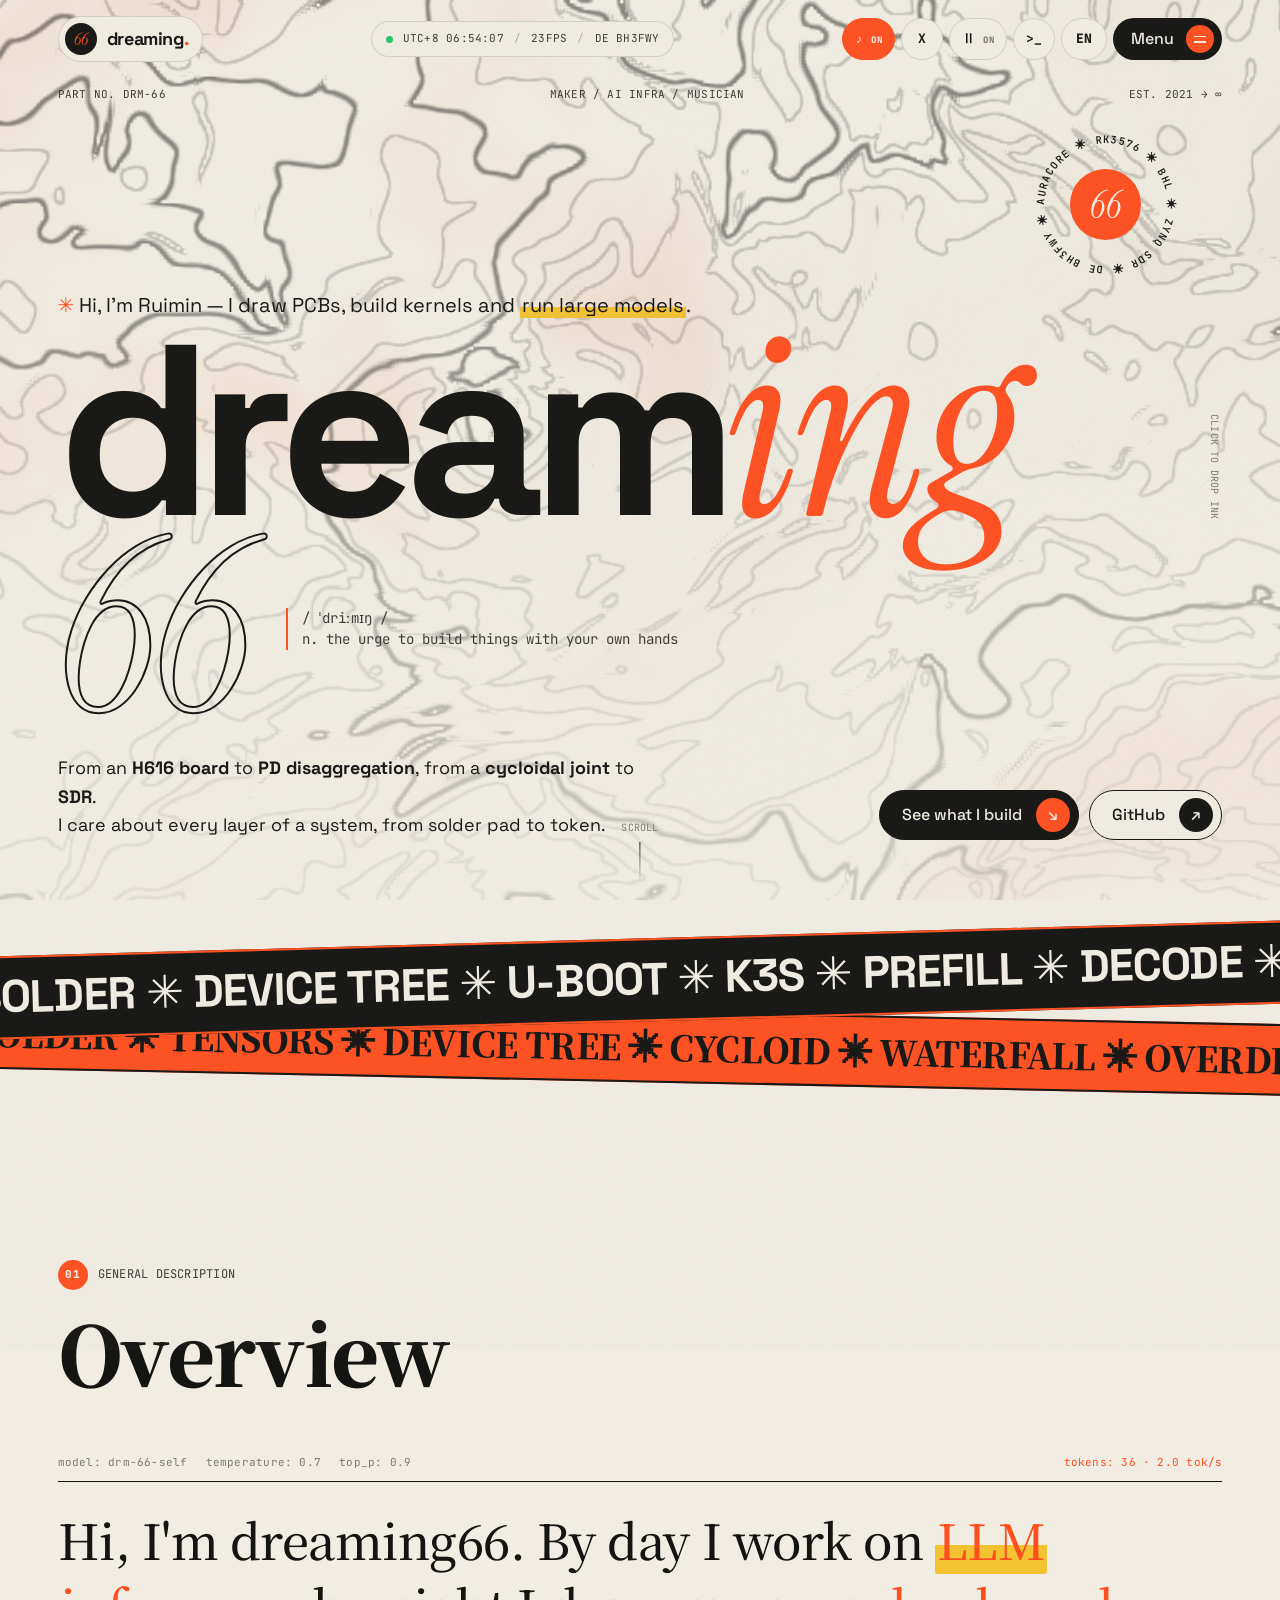
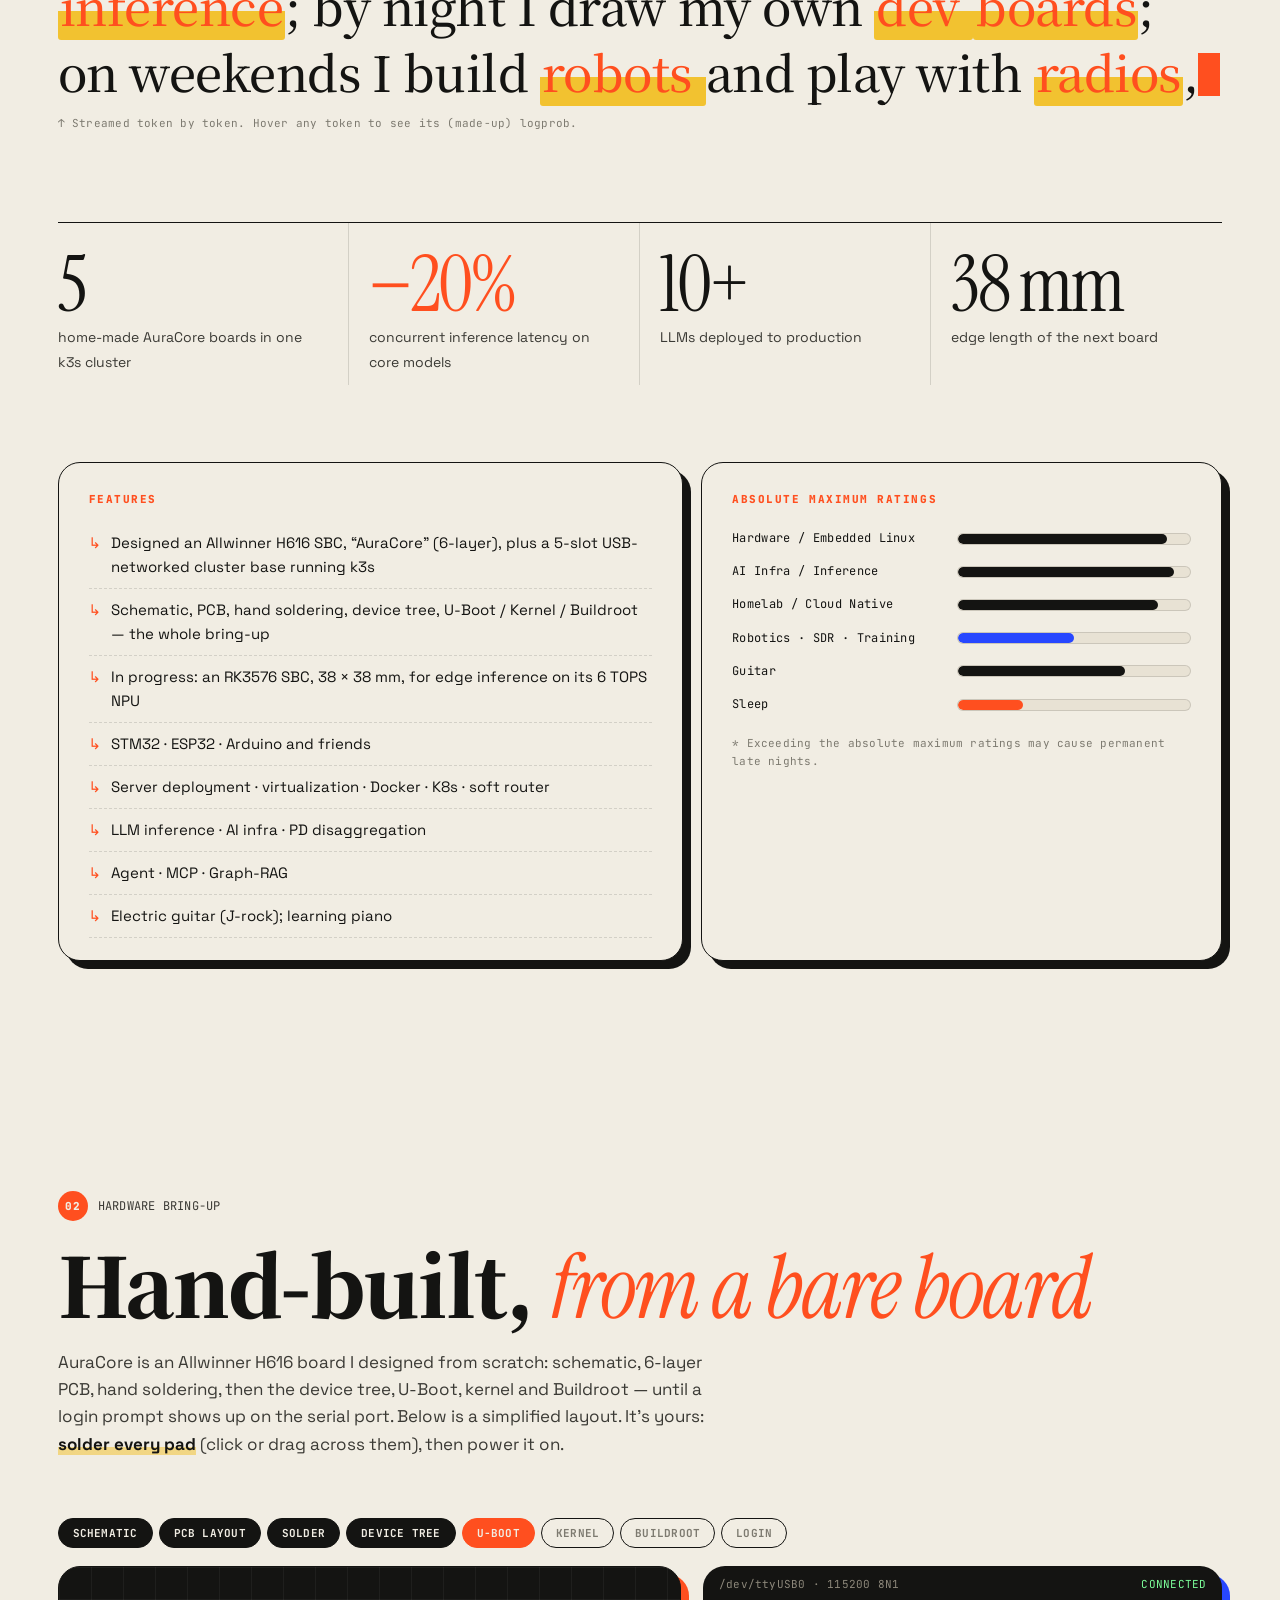
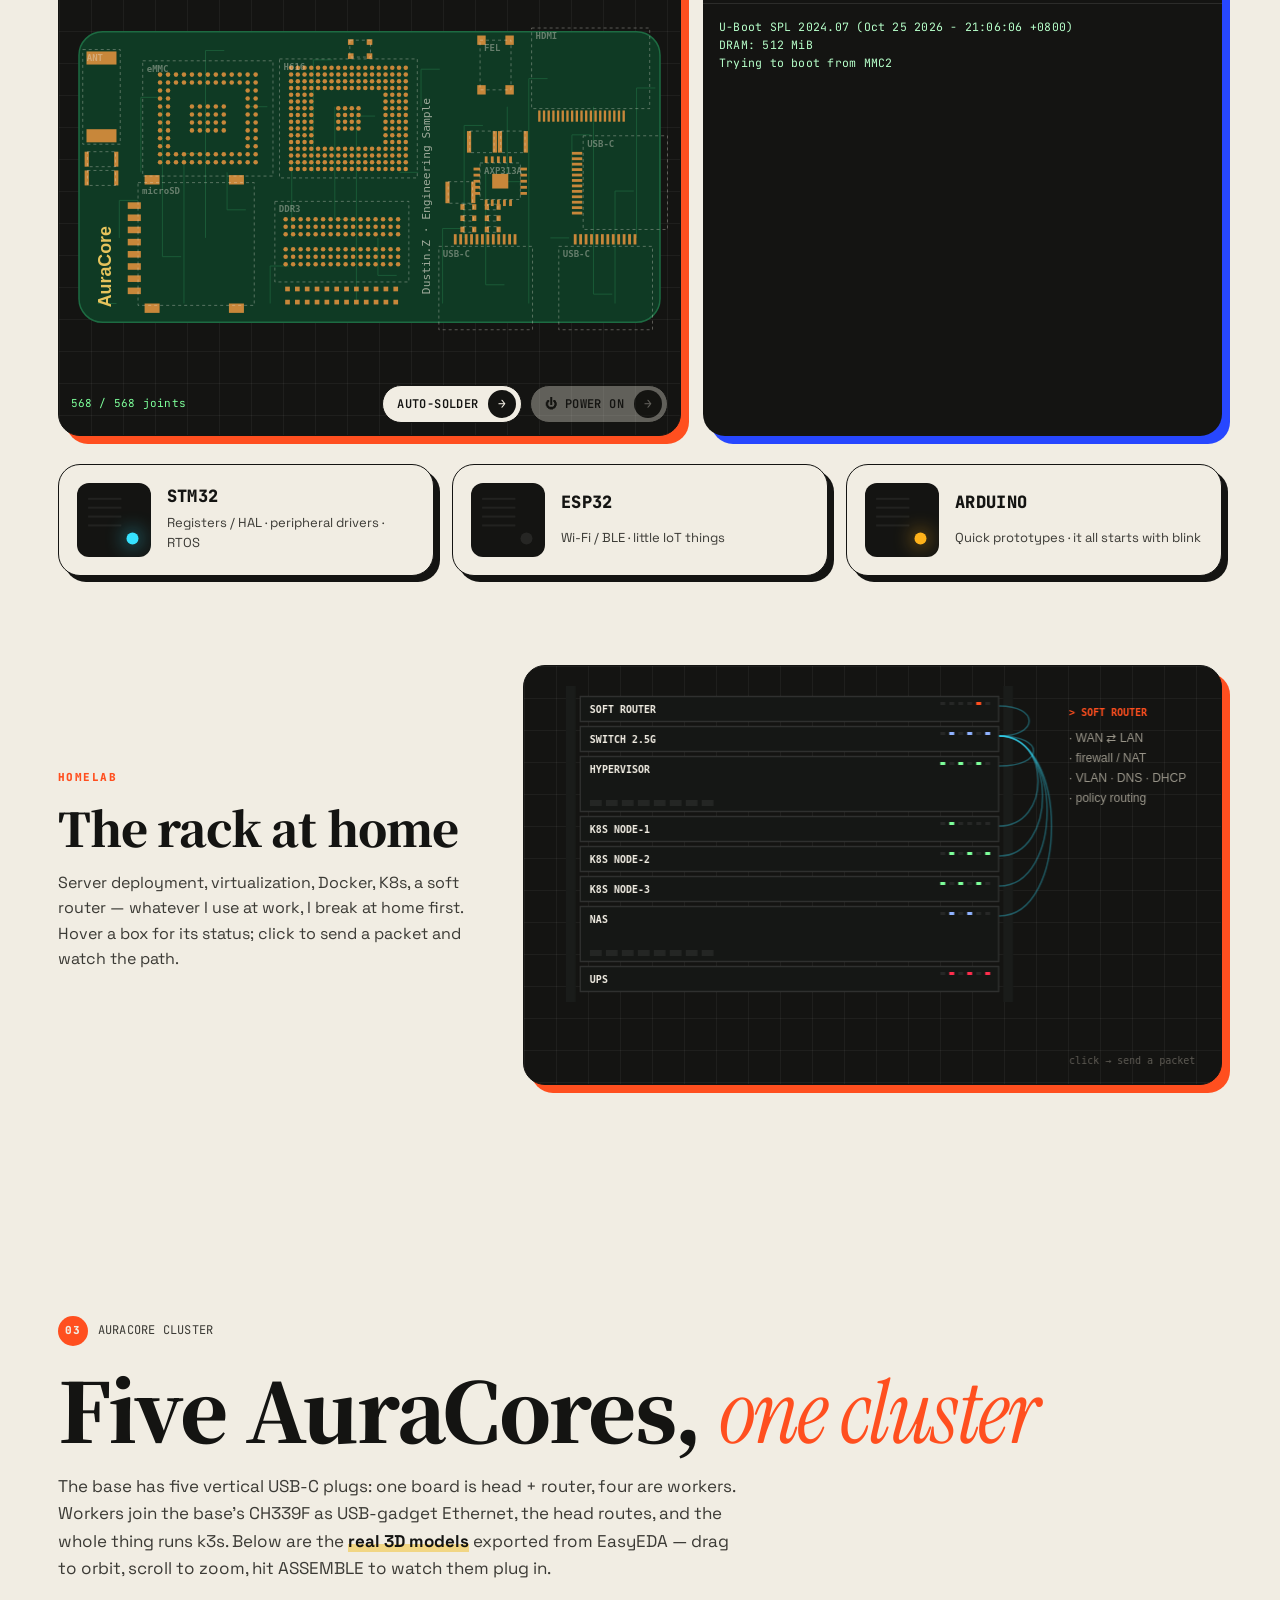
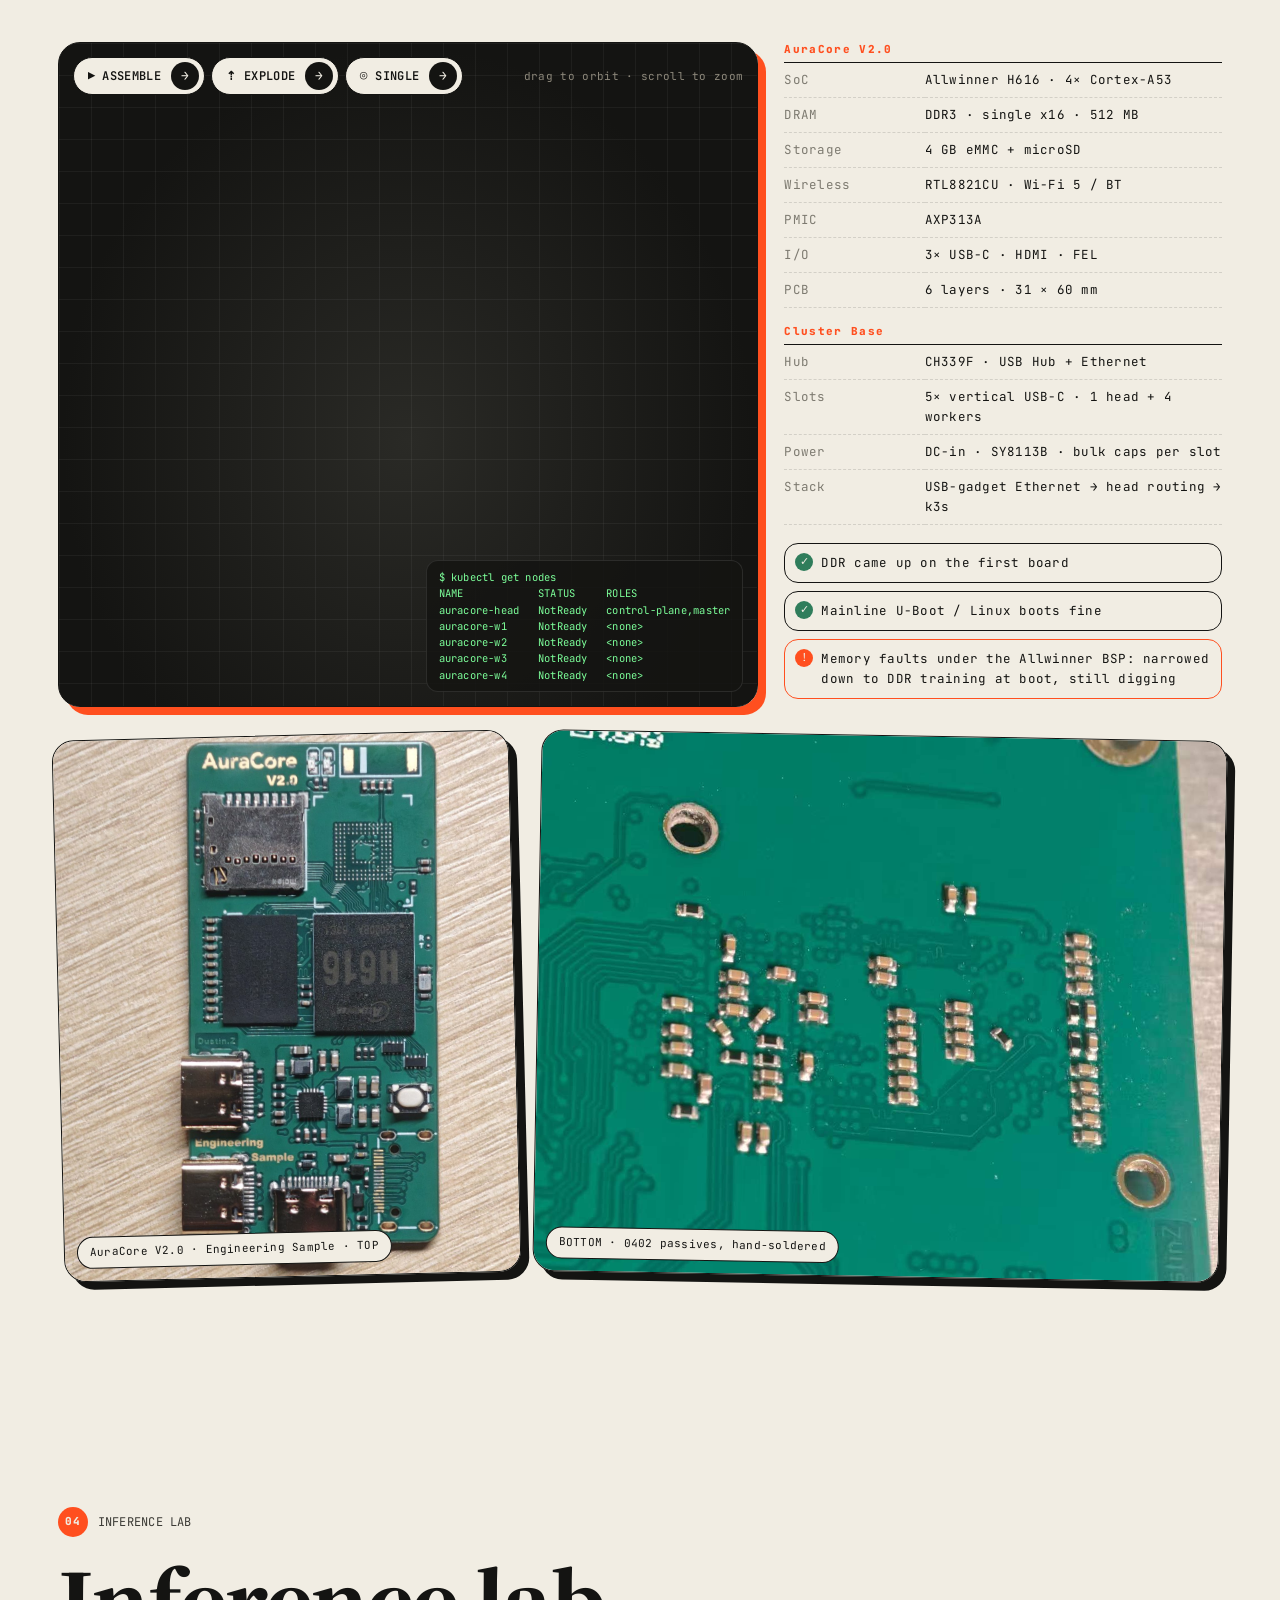
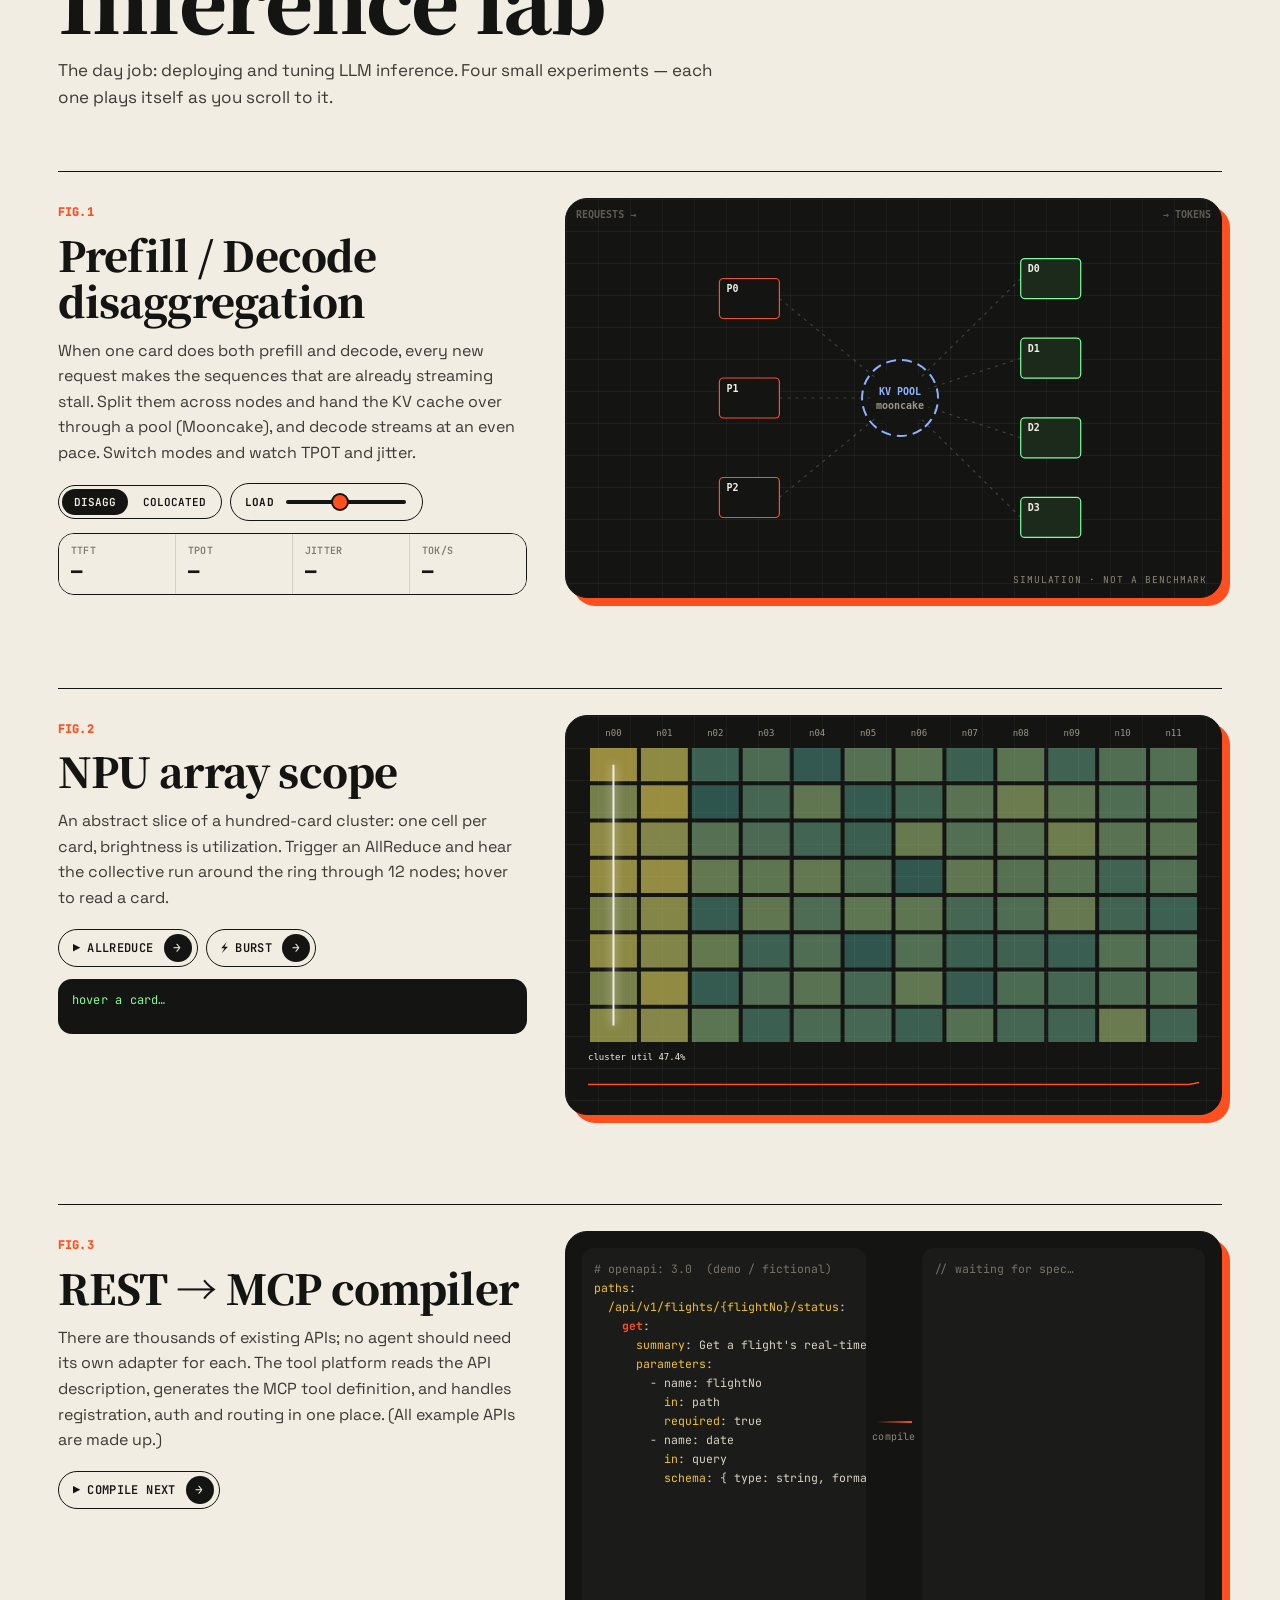
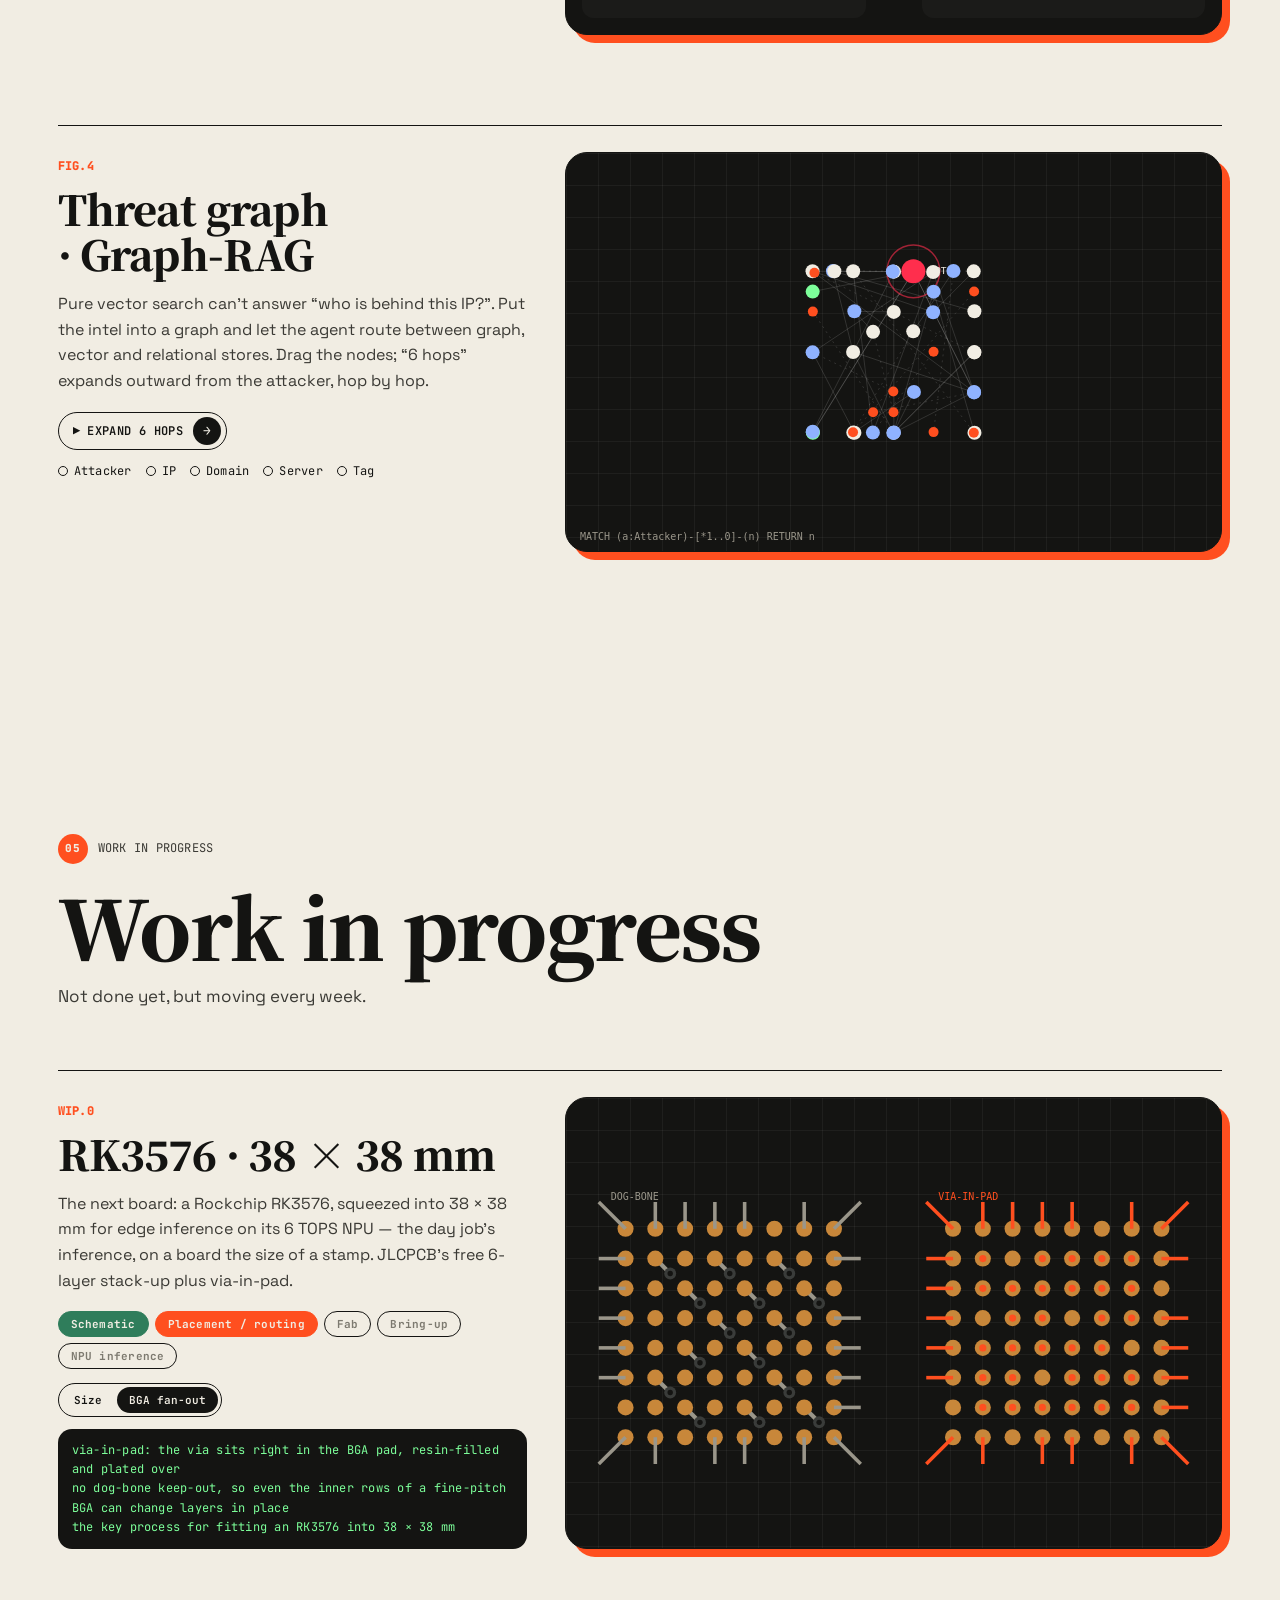
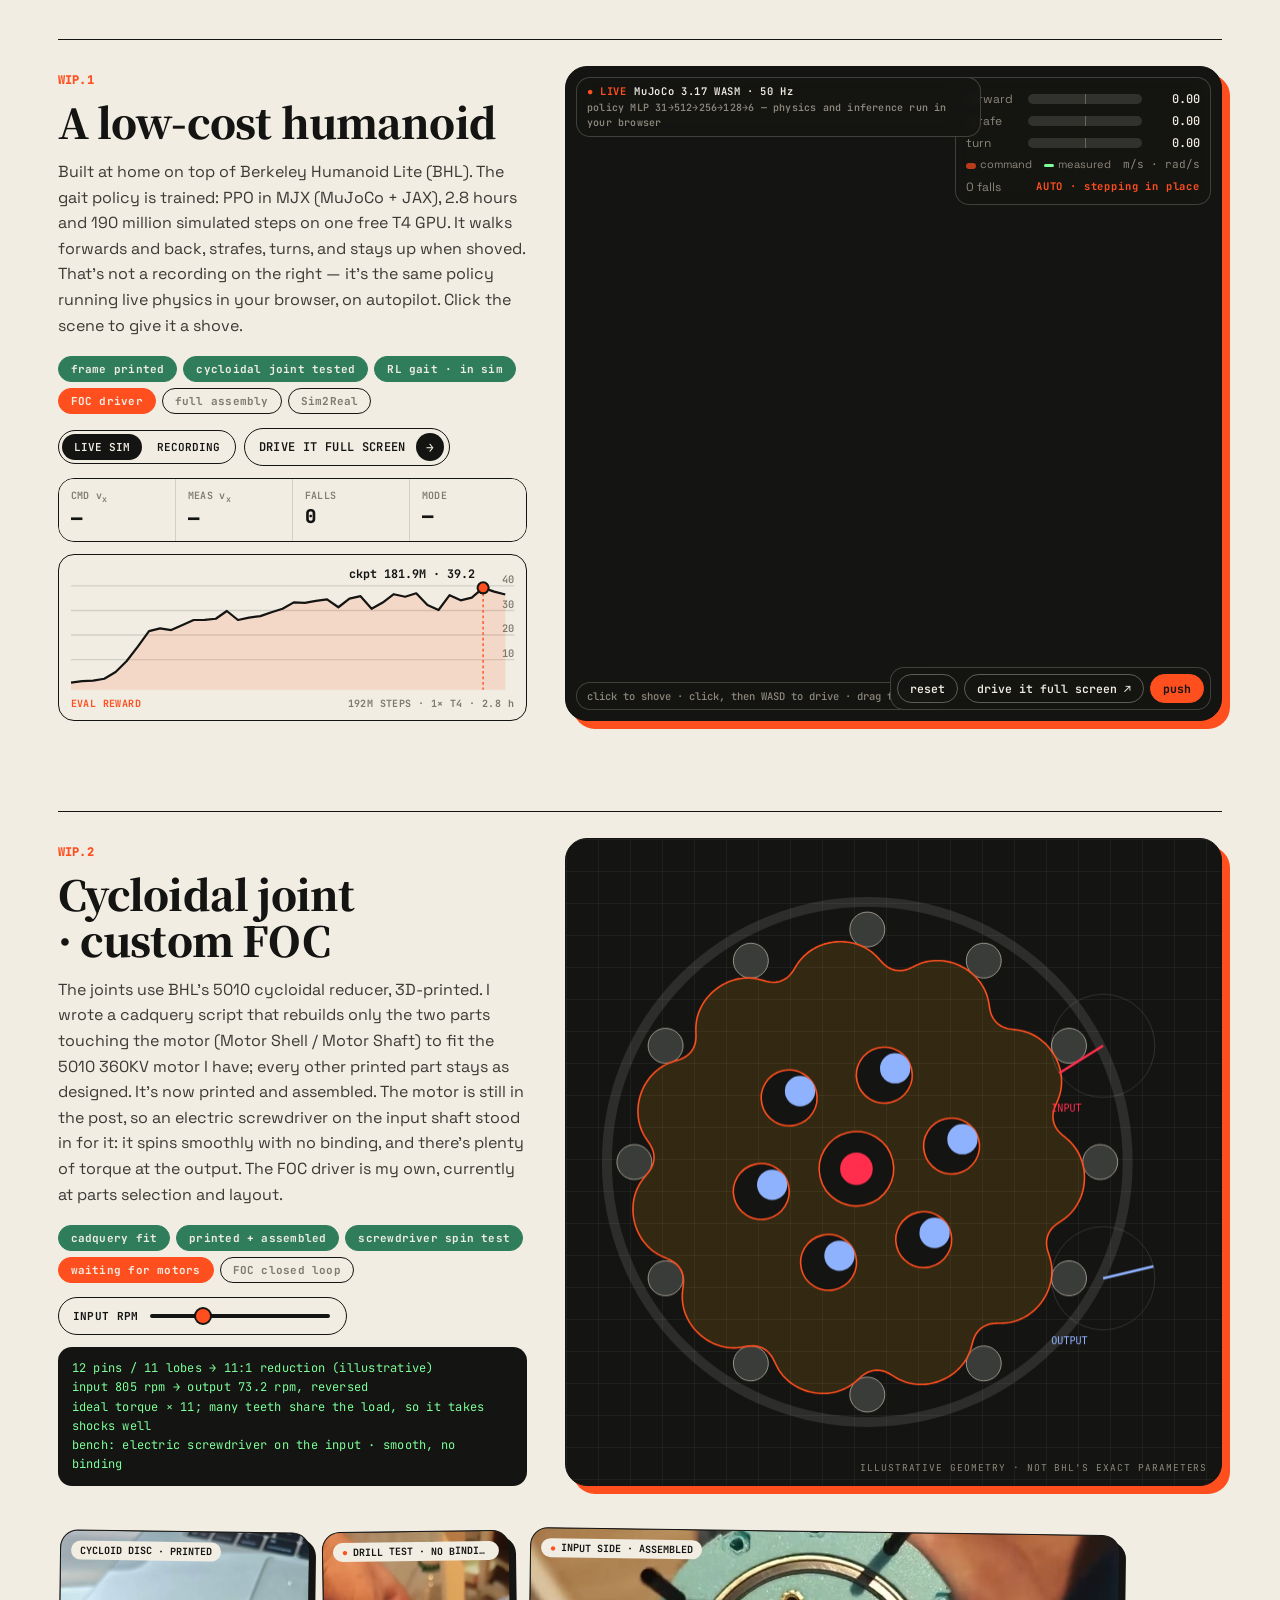
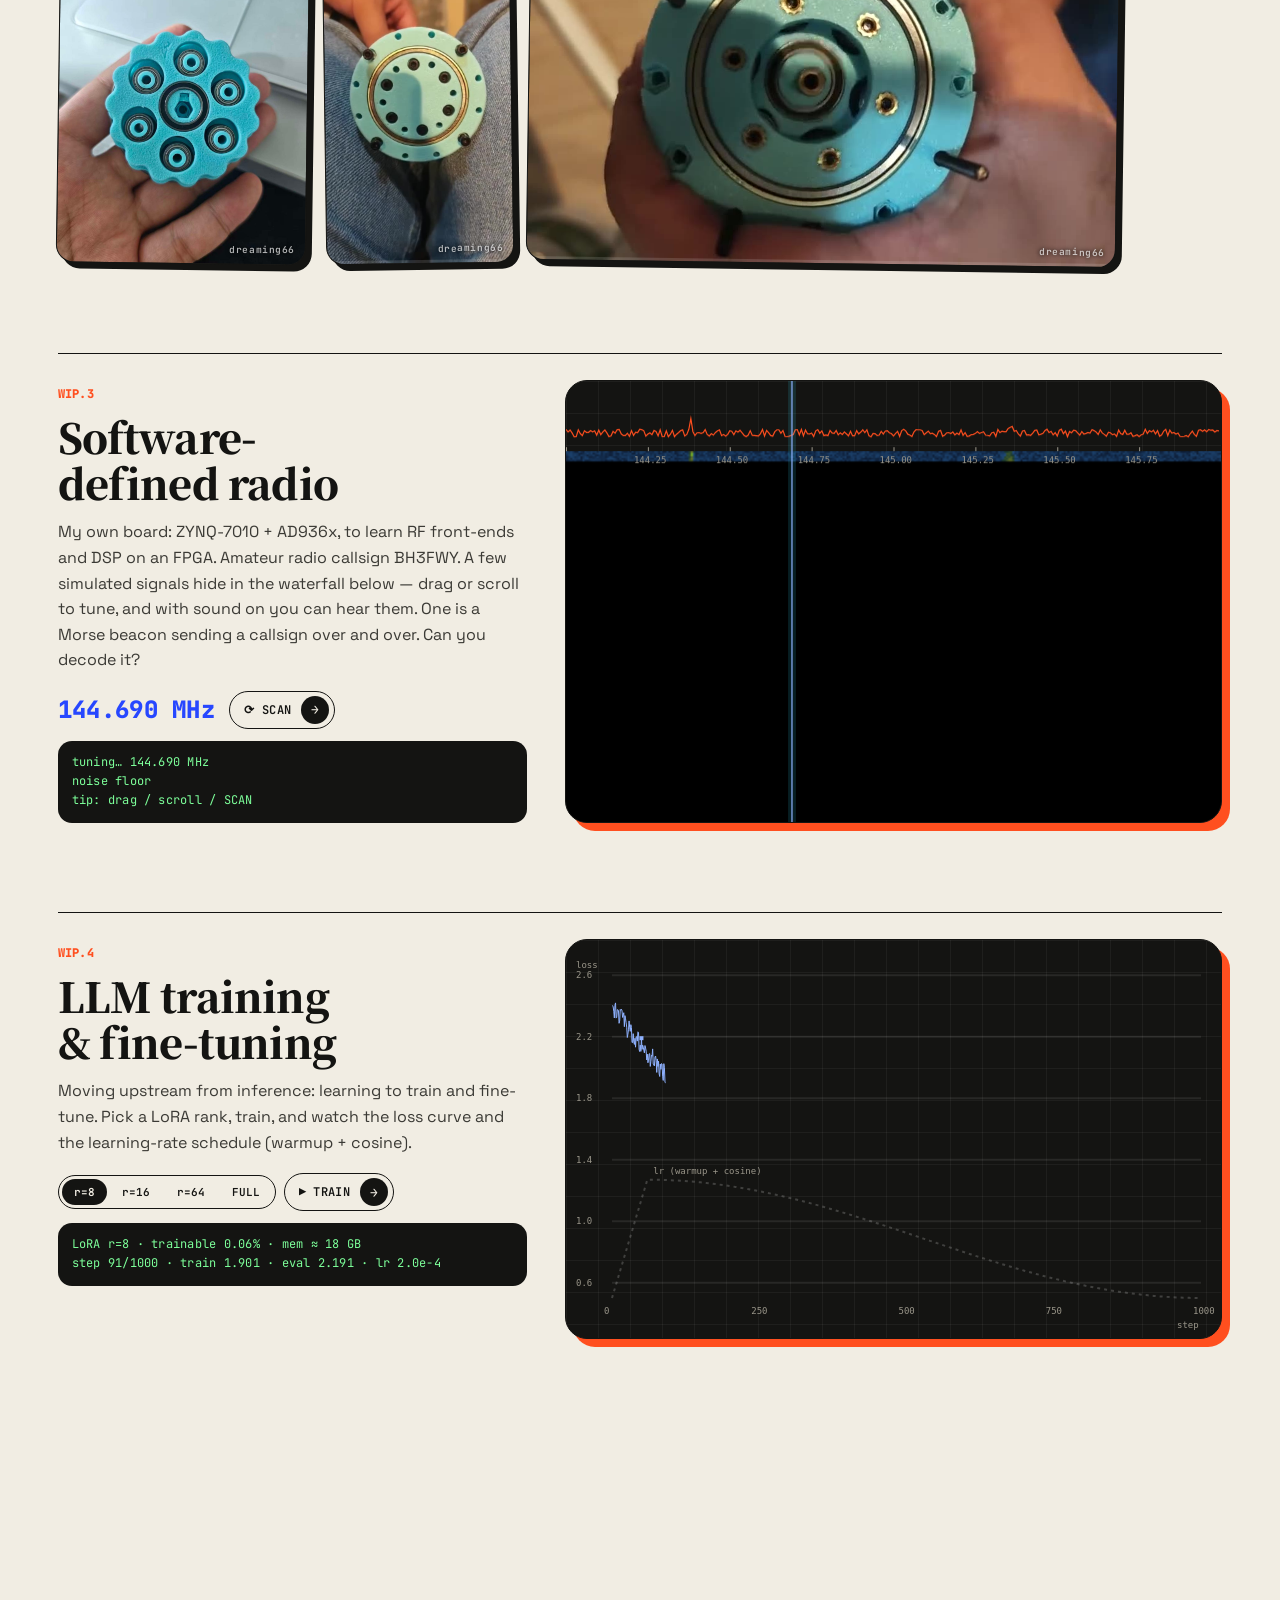
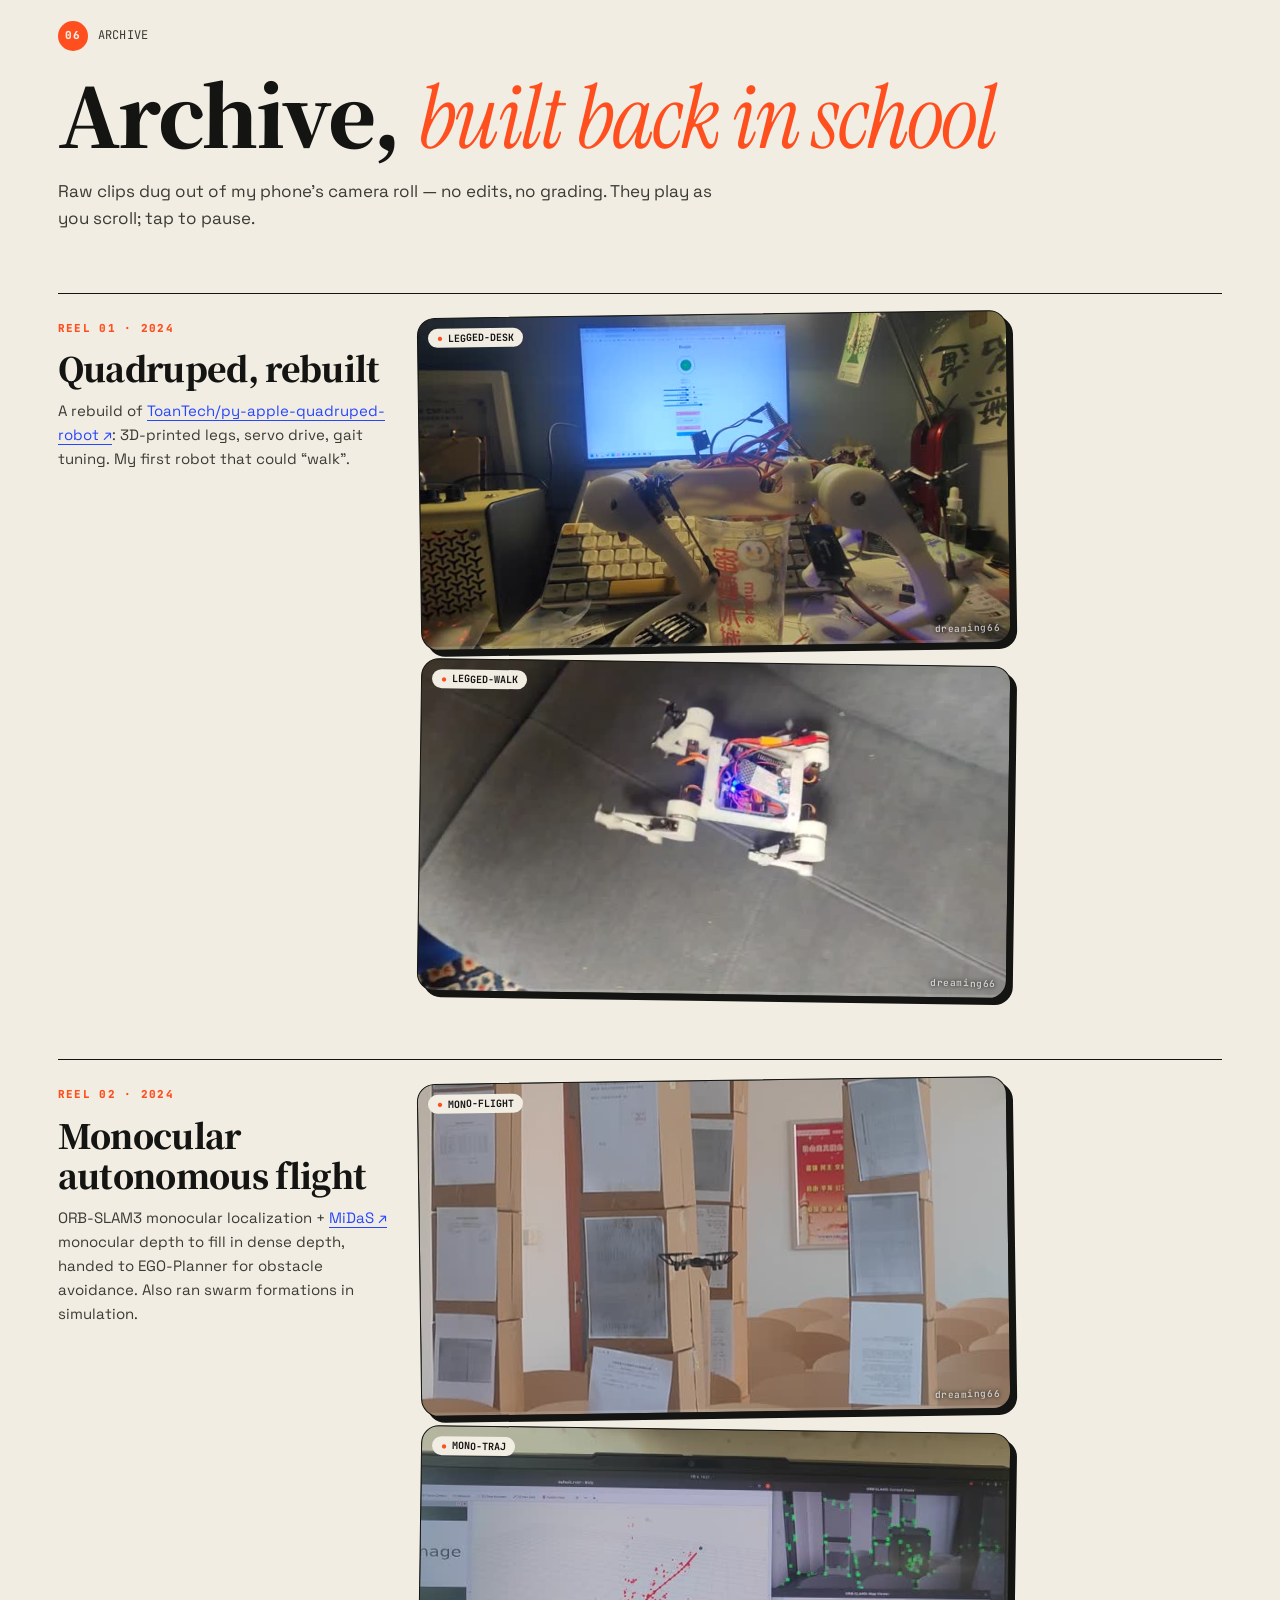
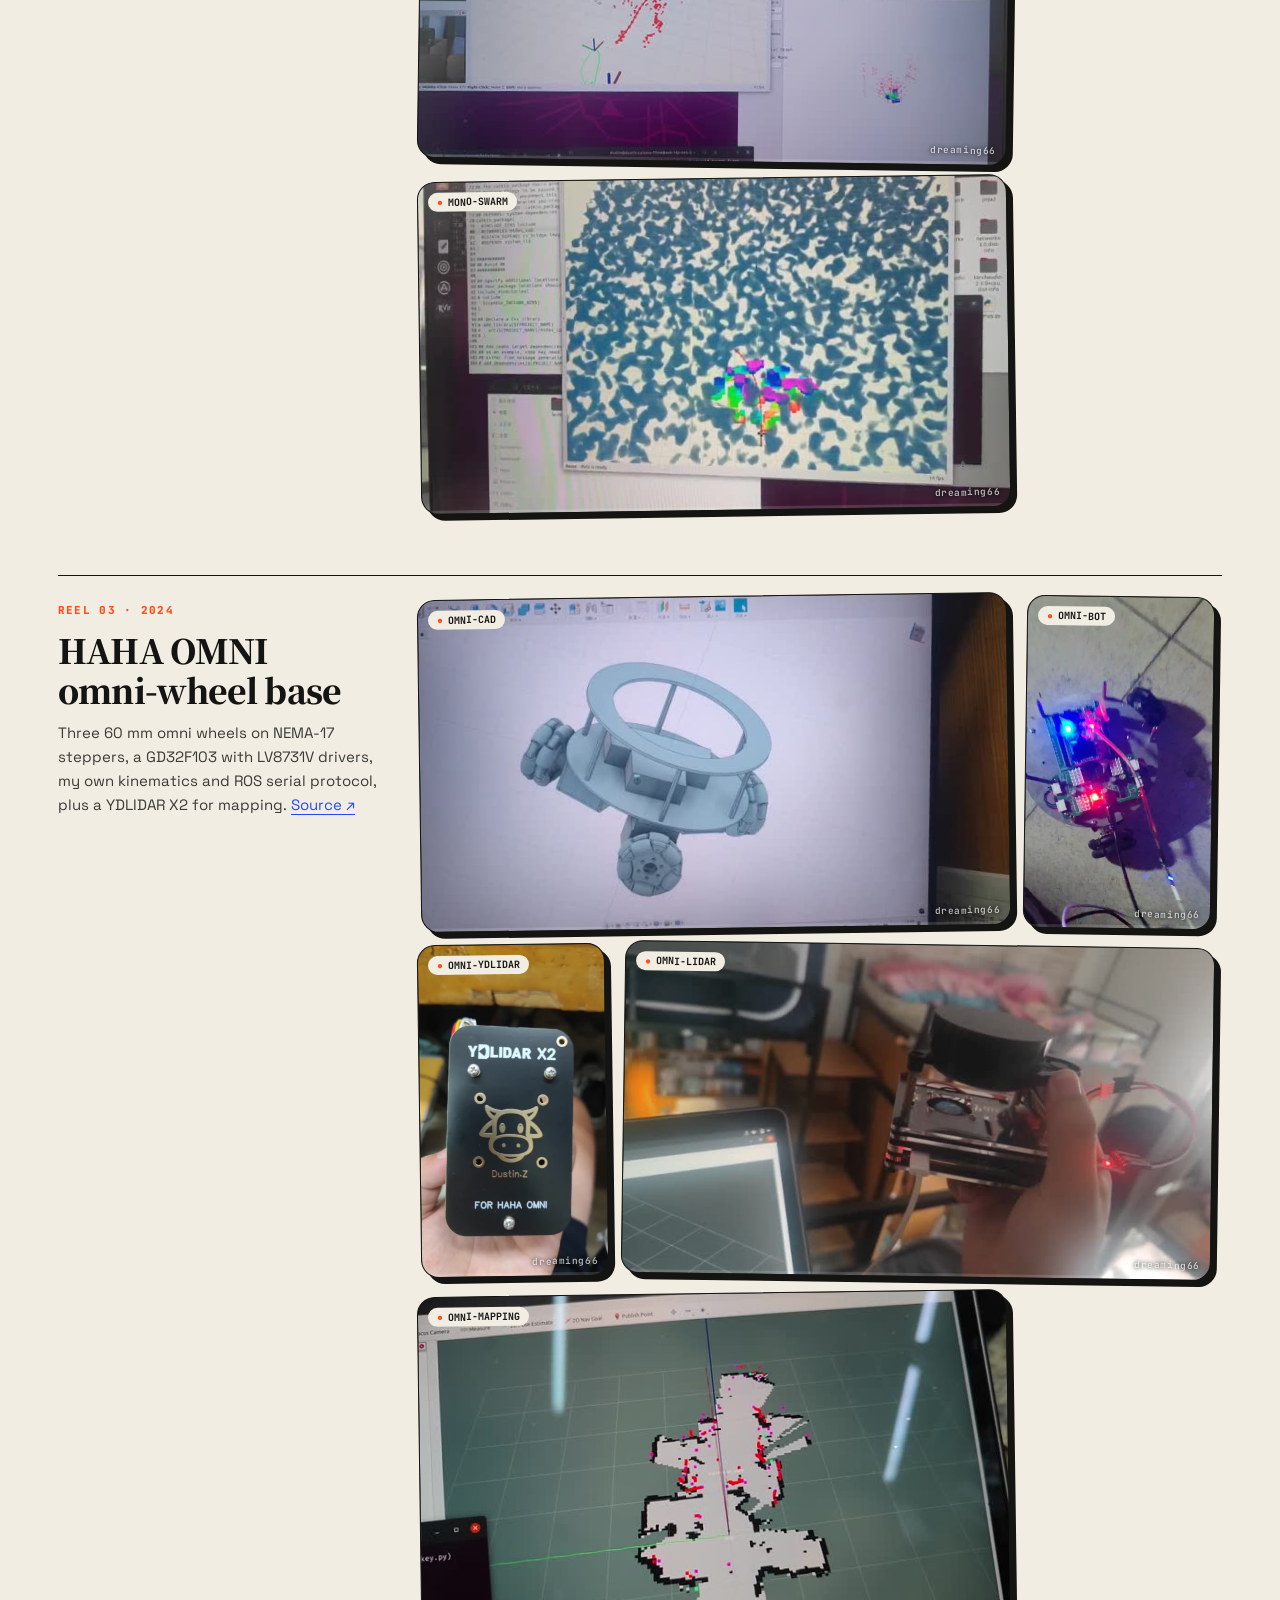
==== commit e64bfb8a: "Smoother boot: compile the hero shader in parallel, skip off-screen layout until the gate opens, sto" ====
--- a/index.html
+++ b/index.html
@@ -1,5 +1,5 @@
 <!doctype html>
-<html lang="zh-CN">
+<html lang="zh-CN" class="defer">
 <head>
   <meta charset="UTF-8">
   <meta name="viewport" content="width=device-width, initial-scale=1">
@@ -396,7 +396,7 @@
           </div></div>
         </li>
         <li class="cm">
-          <button class="cm-h"><i class="dot"></i><span class="sha">7e2b4d1</span><span class="ref">(intern/vlm)</span><span class="when">2025.02 – 2025.07</span><span class="msg" data-i18n="c2.m">feat: 头部互联网大厂 · VLM 数据与策略实习</span></button>
+          <button class="cm-h"><i class="dot"></i><span class="sha">7e2b4d1</span><span class="ref">(intern/vlm)</span><span class="when">2025.02 – 2025.07</span><span class="msg" data-i18n="c2.m" data-i18n-attr="title:c2.hint" title="鹅鹅鹅，曲项向天歌">feat: 头部互联网大厂 🐧 · VLM 数据与策略实习</span></button>
           <div class="cm-b"><div>
             <p class="diff add" data-i18n="c2.d1">+ 负责社交产品资料场景端到端多模态审核大模型（图片 + 文本，3 条业务线）的数据与效果迭代</p>
             <p class="diff add" data-i18n="c2.d2">+ 以人审 / 质检不一致为信号挖掘 badcase，定向采集并加权；个人产出 3.5W+ 训练样本，支撑按日迭代</p>
@@ -404,18 +404,18 @@
           </div></div>
         </li>
         <li class="cm">
-          <button class="cm-h"><i class="dot"></i><span class="sha">3c91a5f</span><span class="ref">(proj/agent)</span><span class="when">2024.05 – 2024.12</span><span class="msg" data-i18n="c3.m">feat: LLM 智能体网络安全主动防御系统 · 3 人团队</span></button>
+          <button class="cm-h"><i class="dot"></i><span class="sha">3c91a5f</span><span class="ref">(proj/agent)</span><span class="when">2024.05 – 2024.12</span><span class="award" data-i18n="c3.aw">🏆 中国软件杯 · 全国第一 · 1/5801</span><span class="msg" data-i18n="c3.m">feat: LLM 智能体网络安全主动防御系统 · 3 人团队</span></button>
           <div class="cm-b"><div>
             <p class="diff add" data-i18n="c3.d1">+ Graph + Vector 混合 RAG：自然语言 → Cypher 查询威胁图谱，再经向量检索生成；后演进为 ReAct 多数据源路由</p>
             <p class="diff add" data-i18n="c3.d2">+ 智能体长短期记忆：对话缓冲 + 语义召回；长期记忆由 LLM 摘要固化为文档跨会话加载</p>
             <p class="diff add" data-i18n="c3.d3">+ 威胁情报 API 封装、公有云资源接入、Docker 化 + GitHub Actions 自动构建</p>
-            <p class="diff add" data-i18n="c3.d4">+ 全国软件设计大赛总决赛一等奖 · 发明专利（共同第一发明人）· 软件著作权</p>
+            <p class="diff add" data-i18n="c3.d4">+ 中国软件杯全国总决赛第一名（1 / 5801 支队伍）· 发明专利（共同第一发明人）· 软件著作权</p>
           </div></div>
         </li>
         <li class="cm">
           <button class="cm-h"><i class="dot"></i><span class="sha">0000001</span><span class="ref">(tag: v0.1)</span><span class="when">2021.09 – 2025.06</span><span class="msg" data-i18n="c4.m">init: 计算机科学与技术 · 本科</span></button>
           <div class="cm-b"><div>
-            <p class="diff add" data-i18n="c4.d1">+ 全国软件设计大赛一等奖 · 创新创业大赛省级银奖 · 省级工科竞赛三等奖</p>
+            <p class="diff add" data-i18n="c4.d1">+ 中国软件杯全国第一（1 / 5801）· 创新创业大赛省级银奖 · 省级工科竞赛三等奖</p>
             <p class="diff add" data-i18n="c4.d2">+ 一等奖学金 · CET-6</p>
           </div></div>
         </li>
@@ -424,9 +424,9 @@
       <div class="oss">
         <div class="ghcard mono"><span class="d">$ gh api users/dreaming66</span><span id="ghLive">fetching…</span></div>
         <div class="prs mono">
-          <a class="pr" href="https://github.com/kubernetes-sigs/kueue/pull/17528" target="_blank" rel="noopener"><span class="st merged">MERGED</span><span class="repo">kubernetes-sigs/kueue#17528</span><span class="tt" data-i18n="pr1">docs: v1alpha1 API reference，已上线官网</span><span class="go">↗</span></a>
-          <a class="pr" href="https://github.com/kubernetes-sigs/kueue/pull/17527" target="_blank" rel="noopener"><span class="st open">OPEN</span><span class="repo">kubernetes-sigs/kueue#17527</span><span class="tt" data-i18n="pr2">test: TAS 调度库测试门控</span><span class="go">↗</span></a>
-          <a class="pr" href="https://github.com/kubernetes-sigs/reference-docs/pull/476" target="_blank" rel="noopener"><span class="st open">OPEN</span><span class="repo">kubernetes-sigs/reference-docs#476</span><span class="tt" data-i18n="pr3">genref: 支持 json tag options</span><span class="go">↗</span></a>
+          <a class="pr" href="https://github.com/kubernetes-sigs/kueue/pull/17528" target="_blank" rel="noopener" data-pr="kubernetes-sigs/kueue/17528"><span class="st merged">MERGED</span><span class="repo">kubernetes-sigs/kueue#17528</span><span class="tt" data-i18n="pr1">docs: v1alpha1 API reference，已上线官网</span><span class="go">↗</span></a>
+          <a class="pr" href="https://github.com/kubernetes-sigs/kueue/pull/17527" target="_blank" rel="noopener" data-pr="kubernetes-sigs/kueue/17527"><span class="st merged">MERGED</span><span class="repo">kubernetes-sigs/kueue#17527</span><span class="tt" data-i18n="pr2">test: TAS 调度库测试门控</span><span class="go">↗</span></a>
+          <a class="pr" href="https://github.com/kubernetes-sigs/reference-docs/pull/476" target="_blank" rel="noopener" data-pr="kubernetes-sigs/reference-docs/476"><span class="st open">OPEN</span><span class="repo">kubernetes-sigs/reference-docs#476</span><span class="tt" data-i18n="pr3">genref: 生成文档时从字段名里去掉全部 json tag options</span><span class="go">↗</span></a>
         </div>
       </div>
     </section>
--- a/style.css
+++ b/style.css
@@ -209,6 +209,10 @@
 @keyframes mq { to { transform: translateX(-50%); } }
 
 /* ---------- section scaffolding ---------- */
+/* while the boot screen plays, sections below the fold are skipped (no layout / paint): it used to share the
+   main thread with a full layout of every panel on the page. core.js drops .defer at idle after the gate opens,
+   so from then on every section has its real height and anchor jumps land exactly. */
+.defer main > section:not(.hero), .defer .foot { content-visibility: auto; contain-intrinsic-size: auto 1400px; }
 main > section { position: relative; padding-left: var(--g); padding-right: var(--g); }
 .sec-h { max-width: 1240px; margin-bottom: clamp(30px, 5vw, 60px); }
 .sec-tag { display: inline-flex; gap: 10px; align-items: center; font-size: 12px; color: var(--ink-2); text-transform: uppercase; }
@@ -452,7 +456,8 @@
 .pr::before { content: ""; position: absolute; inset: 0; background: var(--ink); transform: scaleY(0); transform-origin: bottom; transition: transform .5s var(--ease); z-index: -1; }
 .pr:hover { color: var(--paper); } .pr:hover::before { transform: scaleY(1); }
 .st { font-size: 10.5px; font-weight: 800; text-align: center; padding: 4px 0; border-radius: 99px; }
-.st.merged { background: #8250df; color: #fff; } .st.open { background: #1f883d; color: #fff; }
+.st.merged { background: #8250df; color: #fff; } .st.open { background: #1f883d; color: #fff; } .st.closed { background: #6e7781; color: #fff; } .st.draft { background: #59636e; color: #fff; }
+.award { font-size: 10.5px; font-weight: 800; color: #141412; background: var(--sun); padding: 2px 9px; border-radius: 99px; letter-spacing: .02em; }
 .tt { font: 500 clamp(15px, 1.6vw, 20px)/1.3 var(--sans); }
 .go { font-size: 22px; transition: transform .4s var(--ease); }
 .pr:hover .go { transform: rotate(45deg); color: var(--vermilion); }
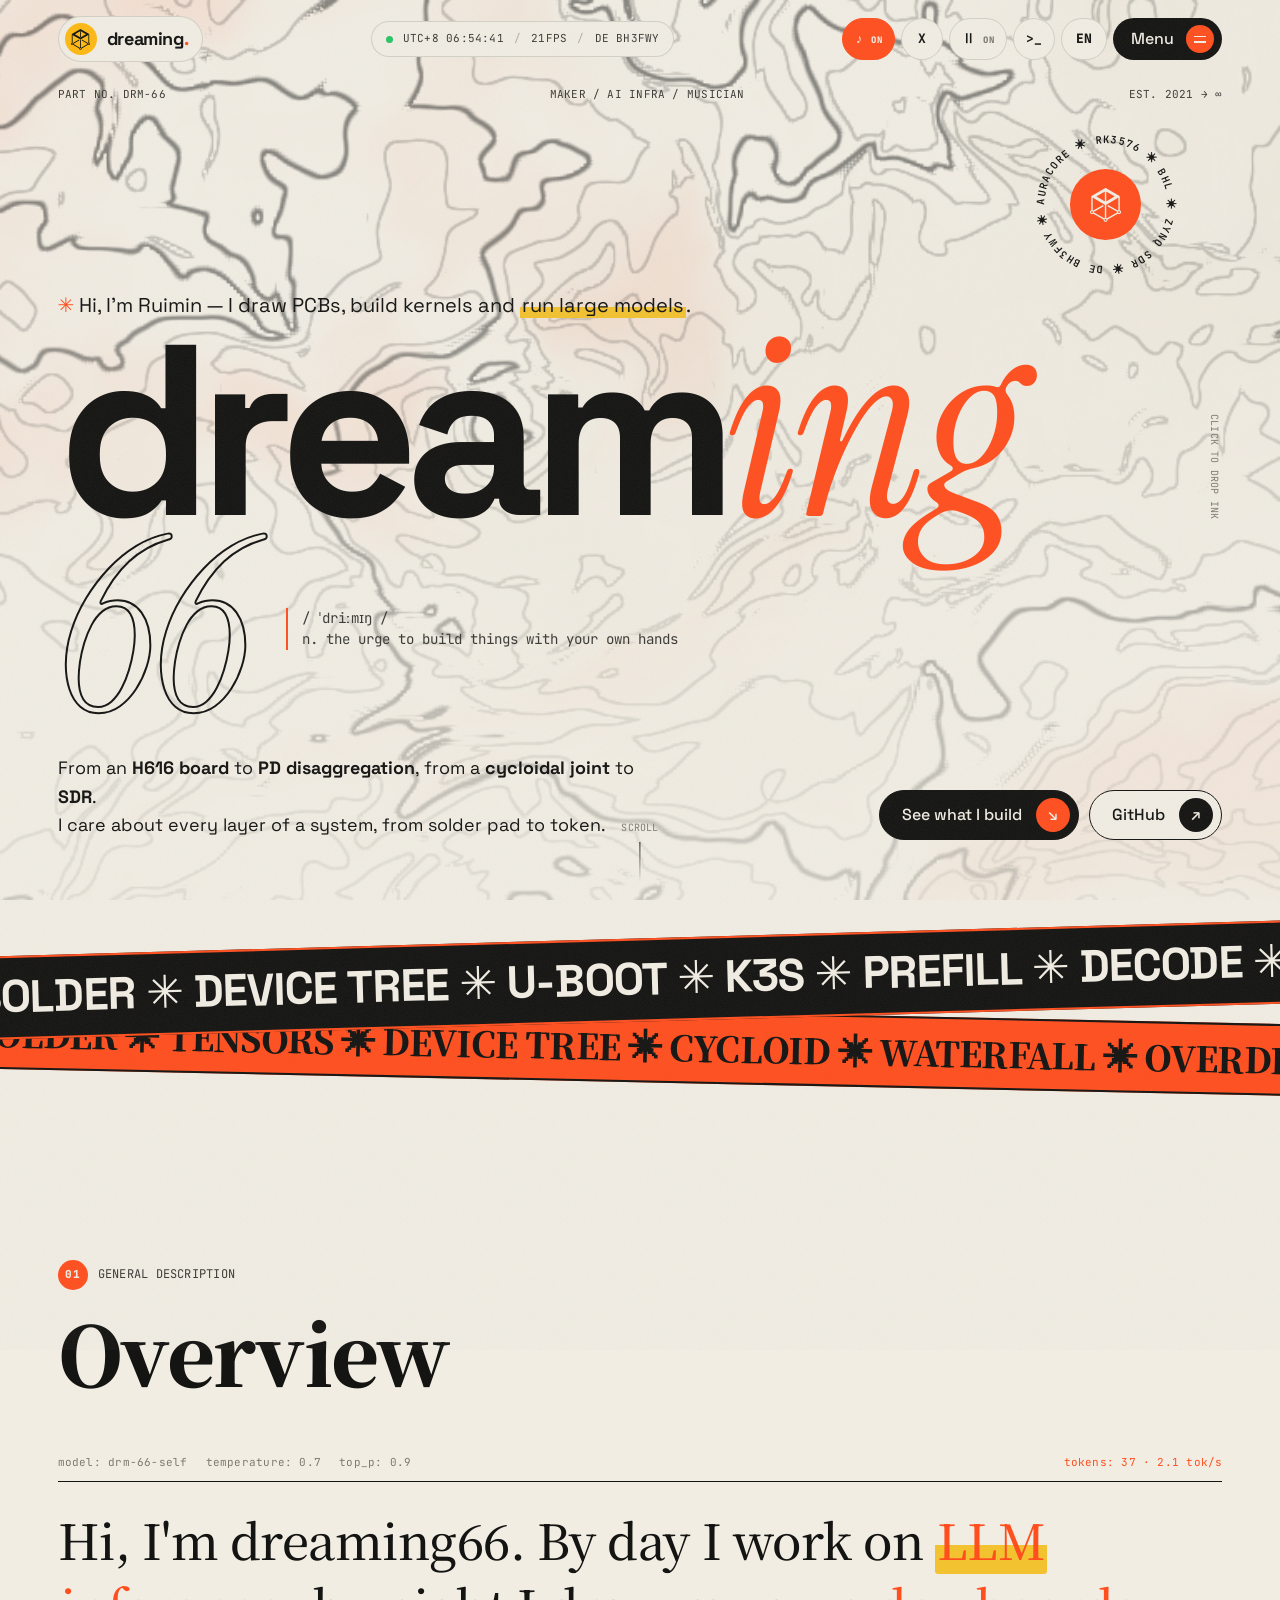
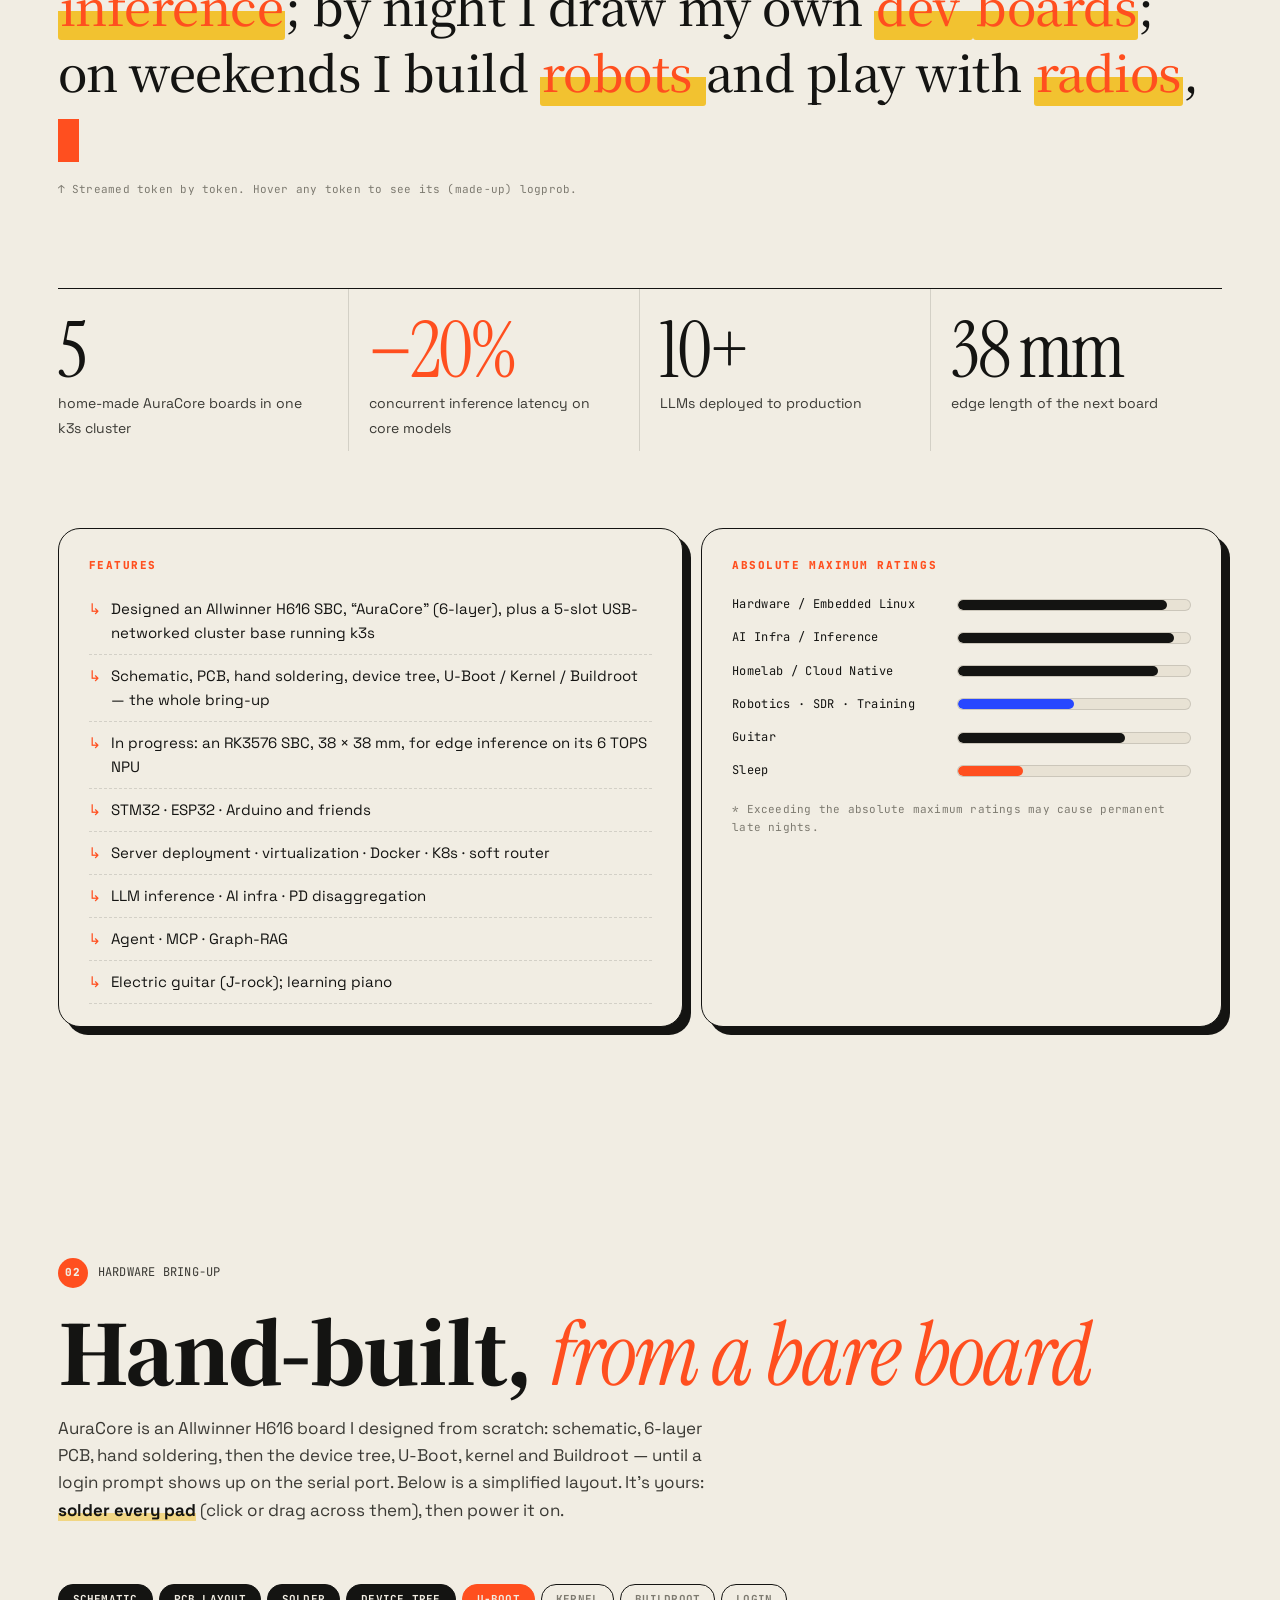
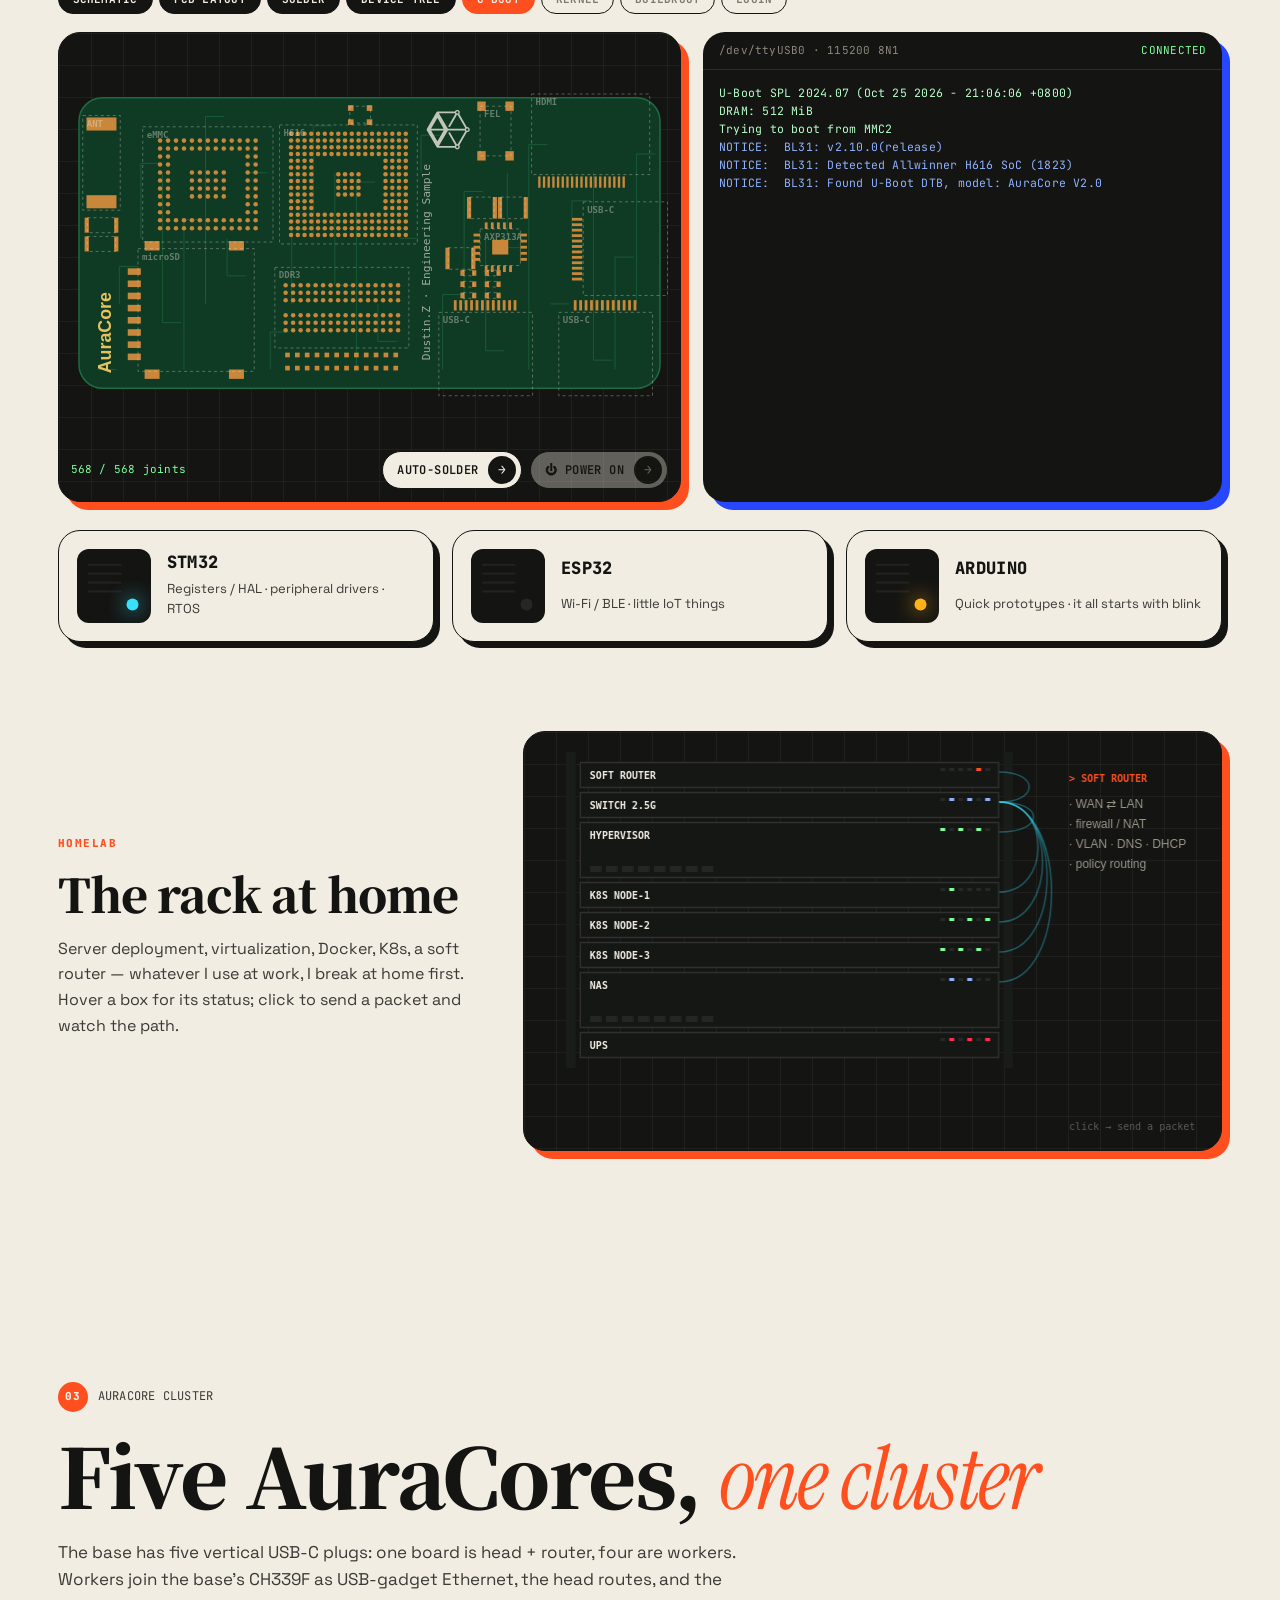
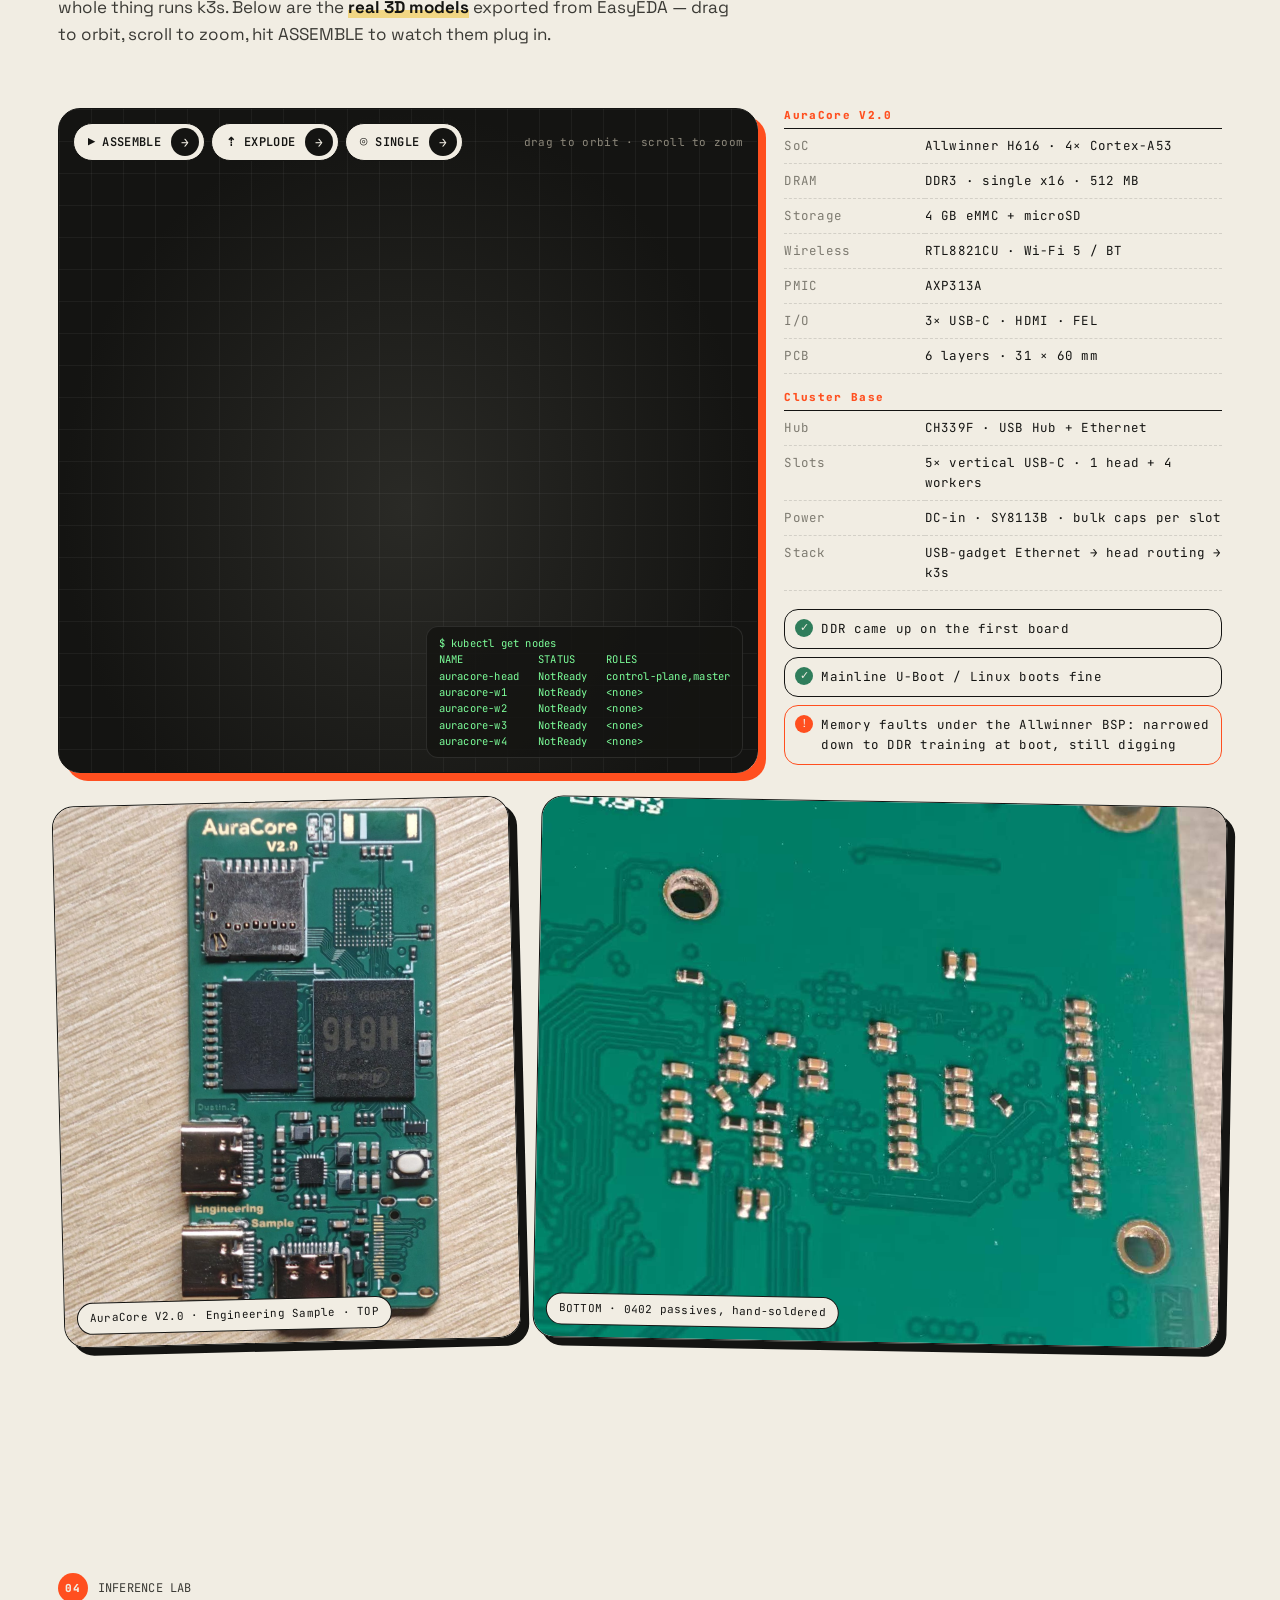
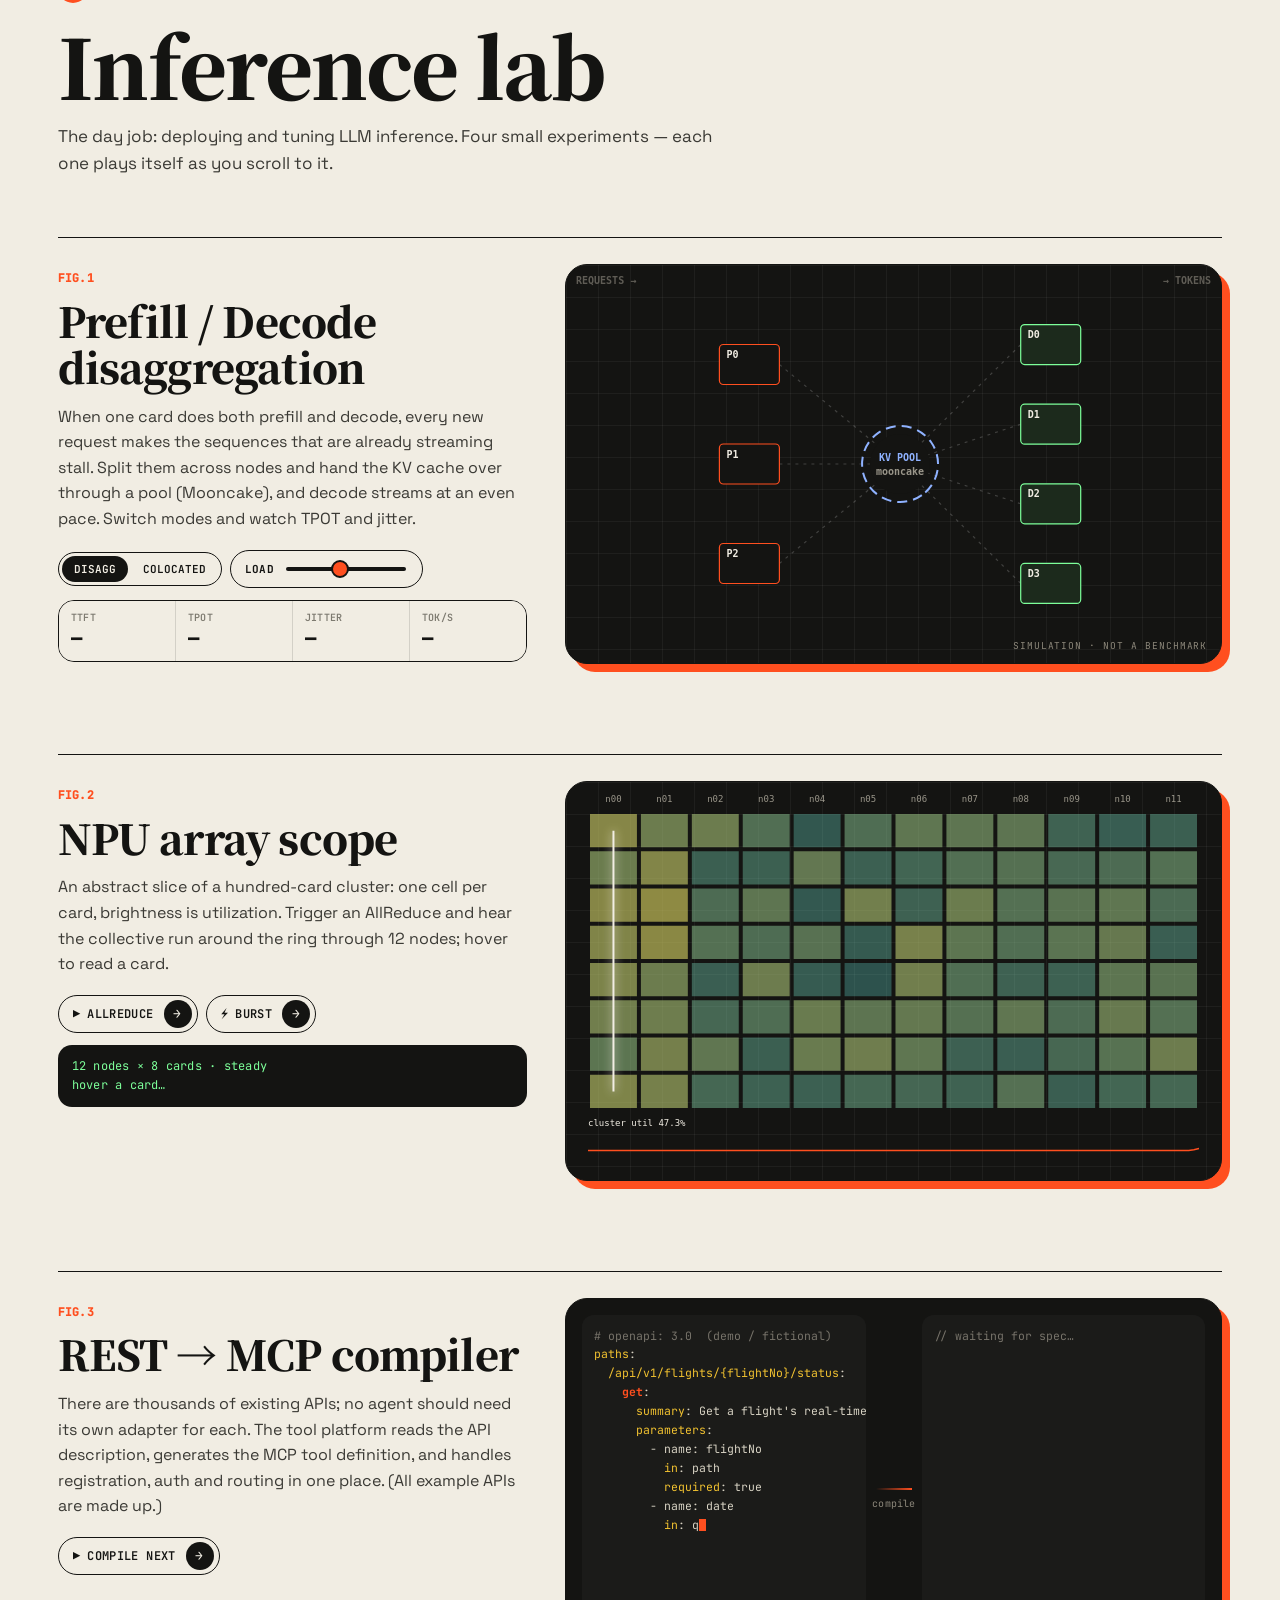
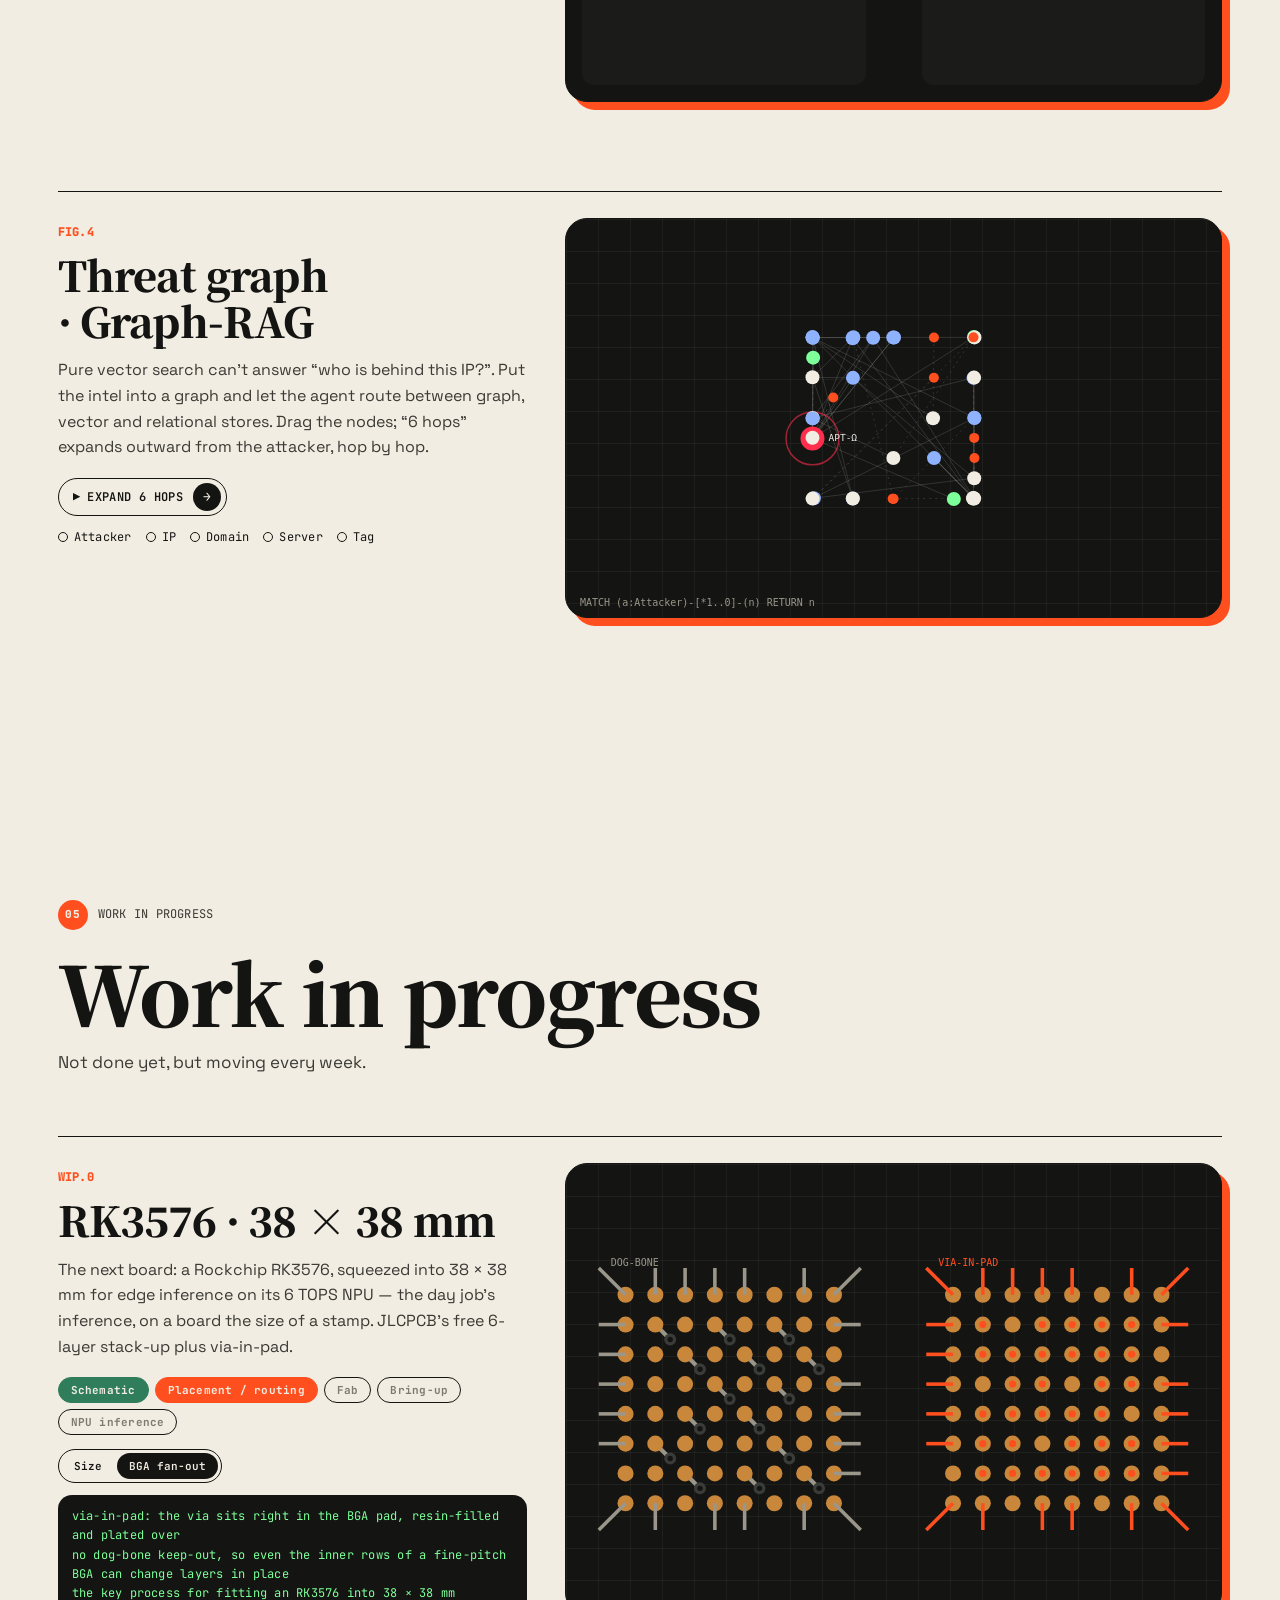
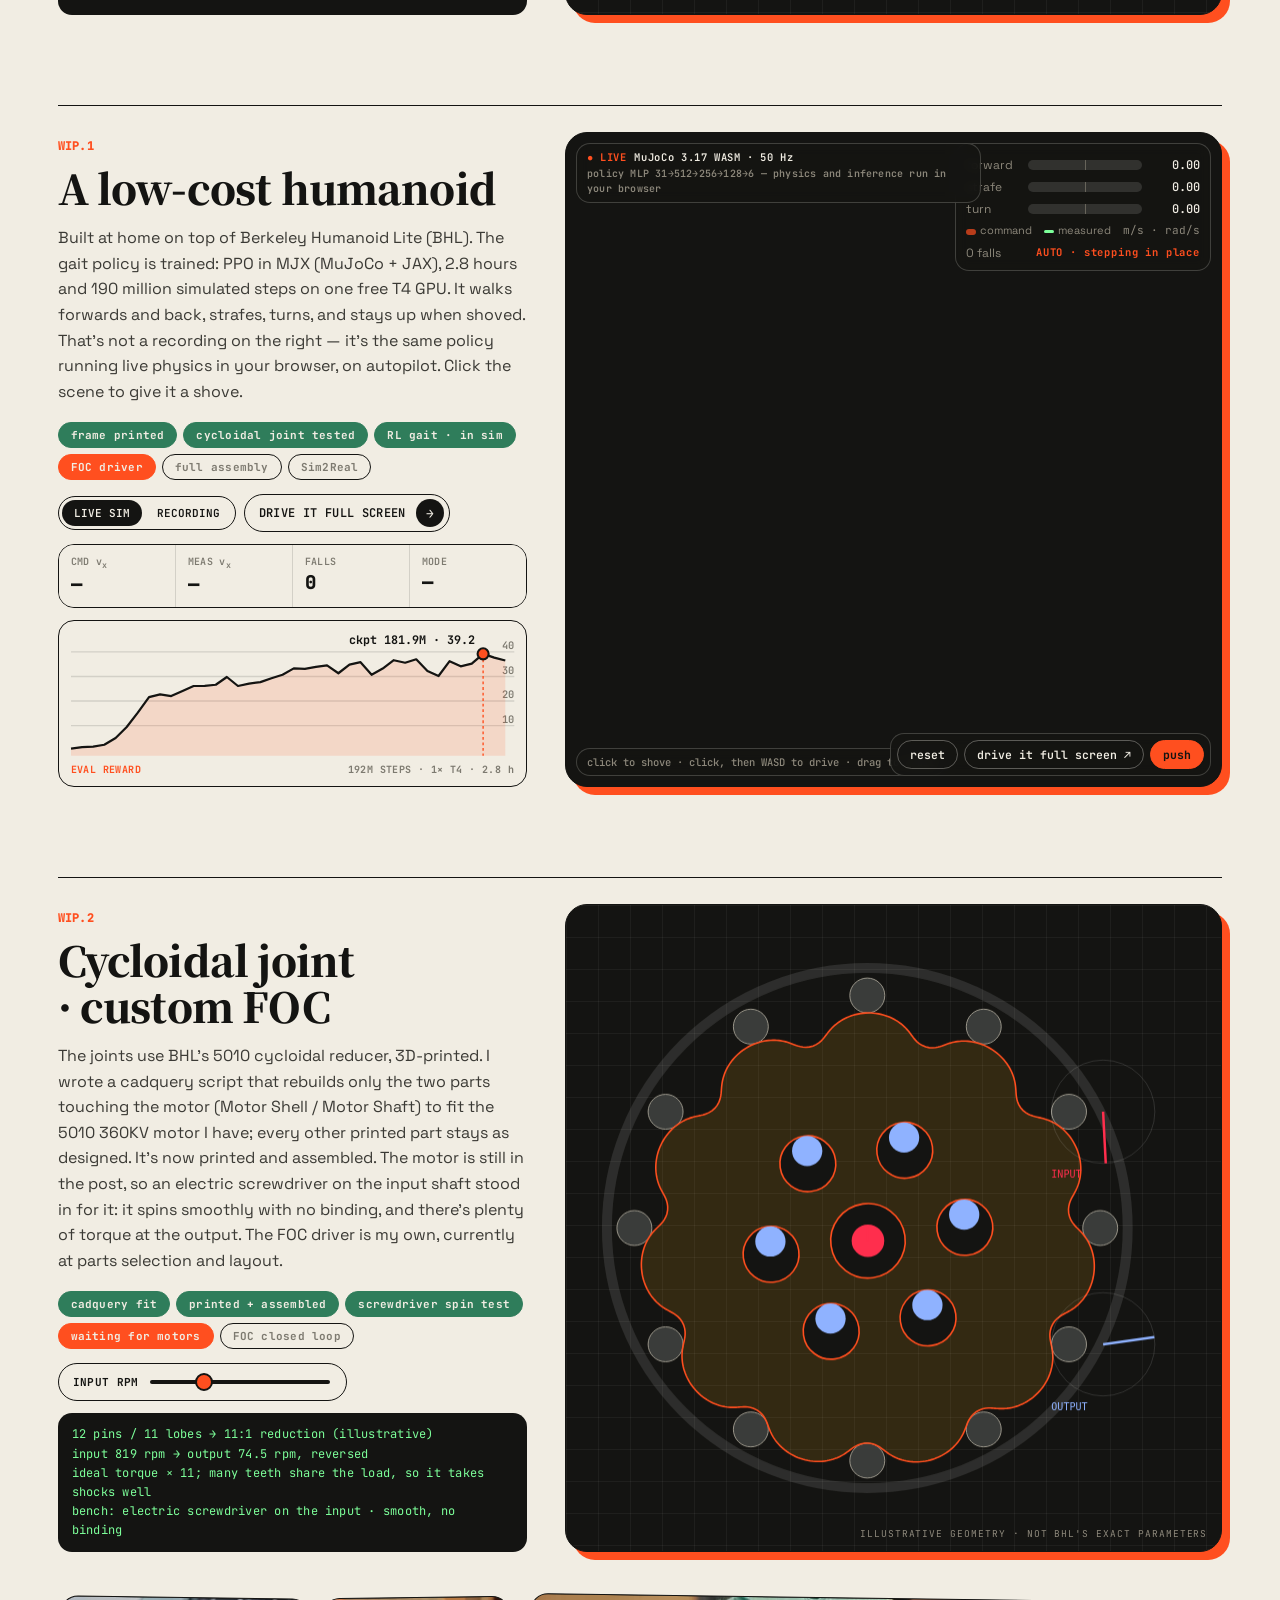
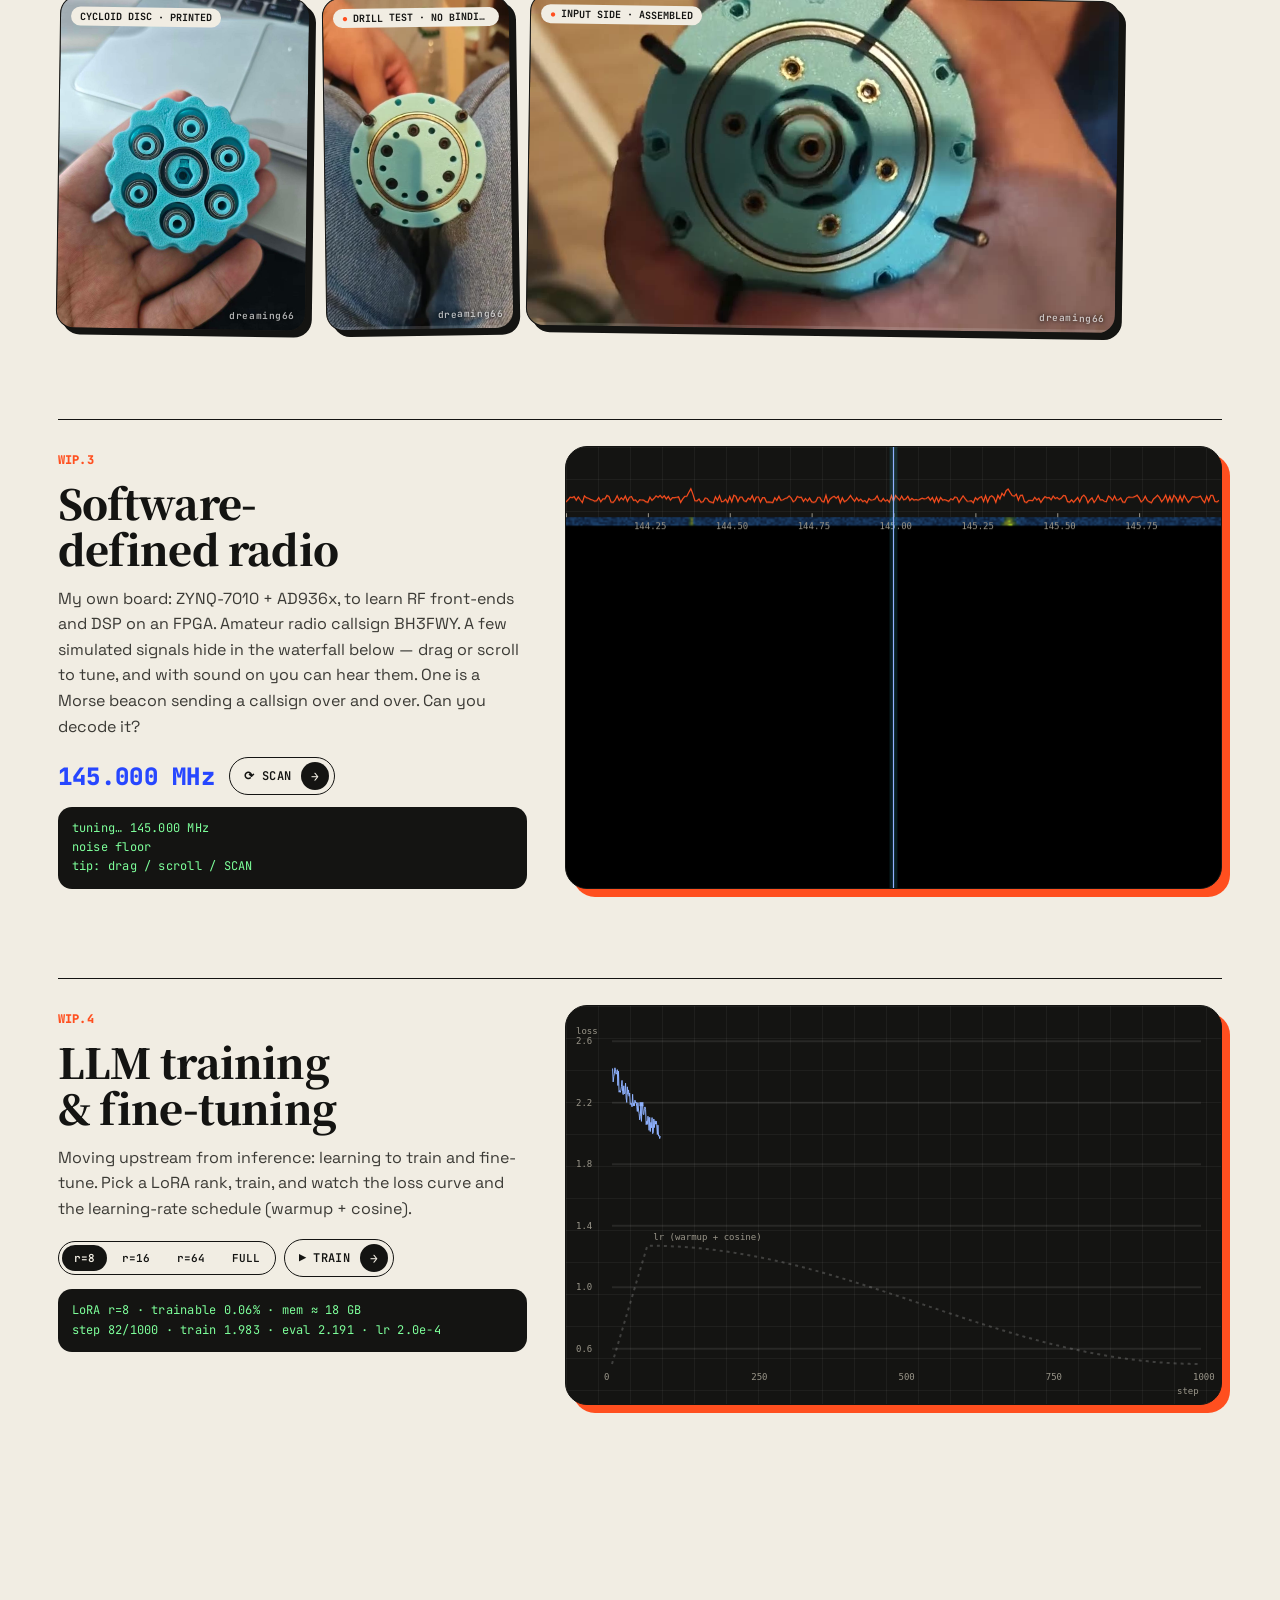
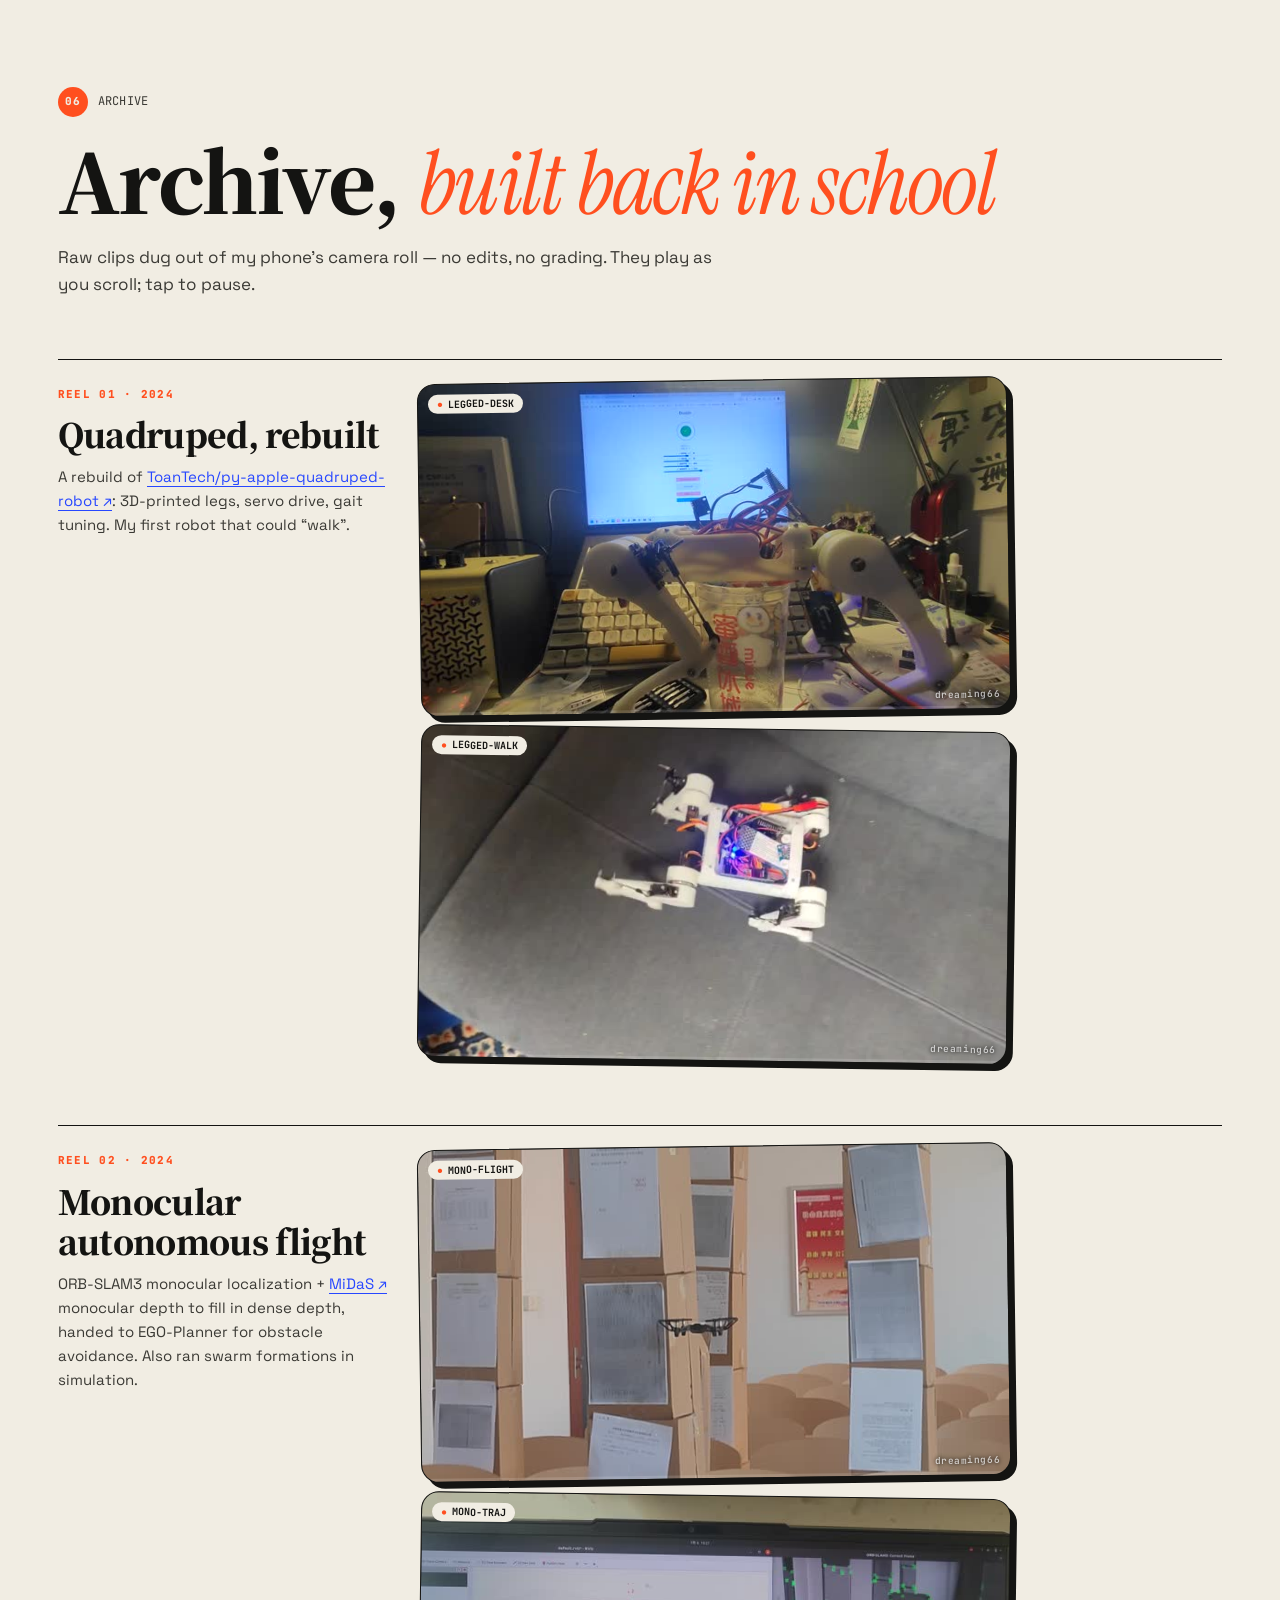
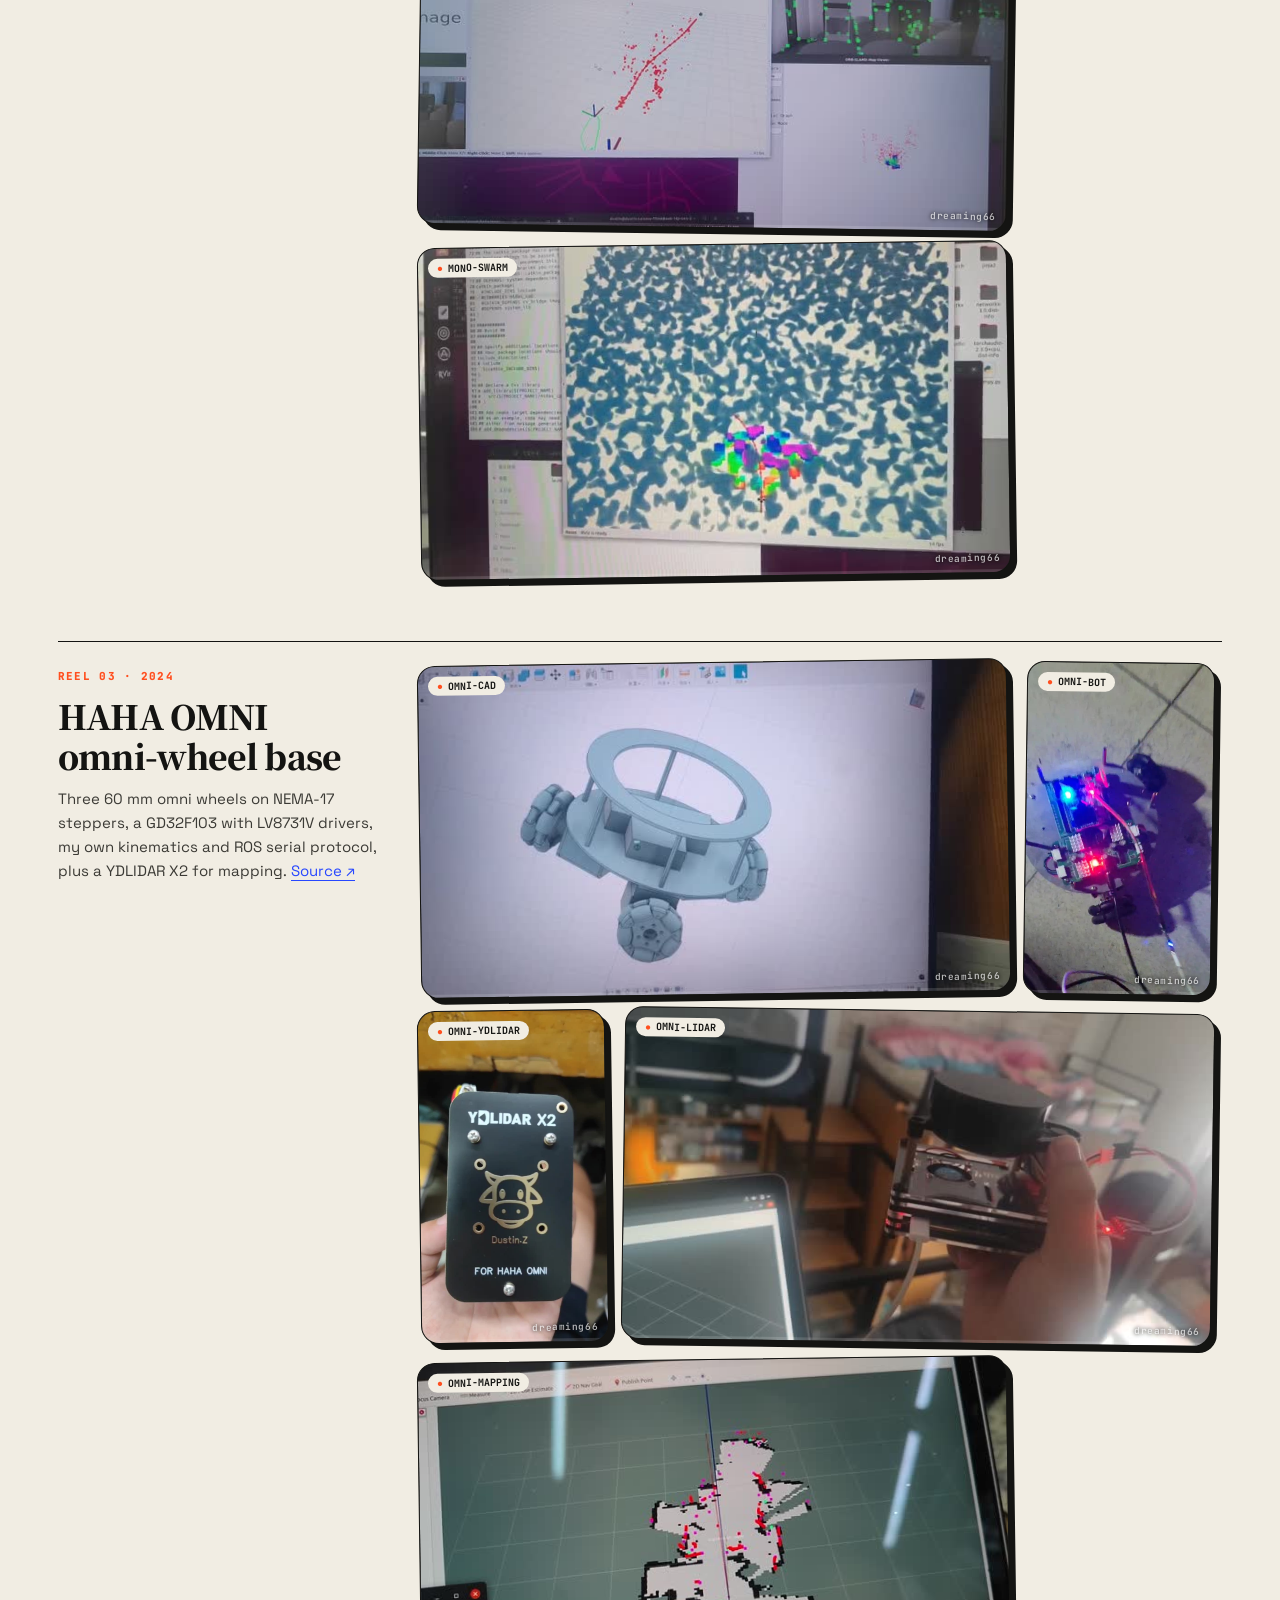
==== commit e815c227: "Dress the site in the new cube logo: favicon and social card, header mark whose lid lifts on hover, " ====
--- a/index.html
+++ b/index.html
@@ -10,16 +10,26 @@
   <meta name="description" content="dreaming66 的个人主页：手搓 Linux 开发板、AI Infra 与大模型推理、双足机器人与 SDR。">
   <meta property="og:title" content="DRM-66 · dreaming66">
   <meta property="og:description" content="Datasheet of a human: silicon, inference, robots and radio.">
-  <link rel="icon" href="data:image/svg+xml,%3Csvg xmlns='http://www.w3.org/2000/svg' viewBox='0 0 64 64'%3E%3Crect width='64' height='64' rx='14' fill='%23141412'/%3E%3Ctext x='32' y='44' font-family='Georgia' font-style='italic' font-size='34' text-anchor='middle' fill='%23ff4f1f'%3E66%3C/text%3E%3C/svg%3E">
+  <meta property="og:type" content="website">
+  <meta property="og:url" content="https://me.dustinz.de/">
+  <meta property="og:image" content="https://me.dustinz.de/assets/brand/og.png">
+  <meta property="og:image:width" content="1200">
+  <meta property="og:image:height" content="630">
+  <meta name="twitter:card" content="summary_large_image">
+  <link rel="icon" href="assets/brand/favicon.svg" type="image/svg+xml">
+  <link rel="icon" href="assets/brand/favicon-32.png" sizes="32x32" type="image/png">
+  <link rel="apple-touch-icon" href="assets/brand/apple-touch-icon.png">
   <link rel="preload" href="assets/fonts/space-grotesk.woff2" as="font" type="font/woff2" crossorigin>
   <link rel="preload" href="assets/fonts/instrument-serif-italic.woff2" as="font" type="font/woff2" crossorigin>
   <link rel="stylesheet" href="style.css">
 </head>
 <body class="gated">
+  <svg class="sprite" aria-hidden="true" focusable="false"><defs><symbol id="d66-mark" viewBox="-99.3 -104 198.6 216.7"><path fill-rule="evenodd" d="M-91.1 37.6L-91.2 38.1L-91.5 38.4L-93.3 39.4L-94.5 40.3L-95.7 41.4L-96.7 42.6L-97.5 43.8L-98.2 45.2L-98.7 46.7L-99 48.5L-99.1 50L-99 51.5L-98.7 53.3L-98.1 54.8L-97.3 56.4L-96.5 57.7L-95.4 58.9L-94.1 60L-92.5 61L-90.5 61.9L-88.7 62.3L-86.6 62.5L-85.1 62.4L-83.3 62L-81.2 61.3L-79.1 60L-78.6 60L-78.1 60.1L-12.9 97.7L-12.6 98.1L-12.4 98.5L-12.5 100.6L-12.2 102.7L-11.8 104.2L-11.2 105.6L-10.2 107.2L-9.2 108.4L-7.9 109.7L-6.4 110.7L-5.1 111.4L-3.6 112L-2.1 112.3L-0.6 112.5L1.2 112.4L2.7 112.2L4.2 111.8L5.6 111.2L7.2 110.2L8.6 109L10 107.5L11 105.9L11.7 104.5L12.1 103L12.5 100.9L12.5 98.5L12.7 98L13 97.7L78.1 60.1L78.6 60L79.1 60L80.5 60.9L81.6 61.4L83 62L84.2 62.3L85.4 62.4L86.6 62.5L87.8 62.4L89.3 62.2L90.5 61.9L91.7 61.4L93 60.7L94.1 60L95.2 59.1L96.1 58.2L97 57L97.6 55.9L98.2 54.8L98.6 53.4L98.9 52.1L99.1 50.9L99.1 49.7L99 48.2L98.7 47L98.4 45.8L97.9 44.6L97.3 43.6L96.6 42.6L95.9 41.6L95 40.7L94 39.9L93 39.3L91.5 38.5L91.2 38.1L91.1 37.6L91.1-47.4L91-48.5L90.9-49.4L90.6-50.4L90.2-51.4L89.5-52.5L88.7-53.6L87.8-54.3L86.8-55.1L4.3-102.7L3.3-103.2L2.3-103.5L1.4-103.7L0.3-103.8L-0.8-103.8L-1.9-103.6L-2.9-103.3L-3.9-102.9L-86.6-55.2L-87.5-54.6L-88.4-53.9L-89.1-53.1L-89.7-52.2L-90.3-51L-90.7-50L-91-48.7L-91.1-47.6ZM5.1 88.6L4.7 88.2L4.5 87.5L4.5 3.3L4.7 2.7L5.1 2.3L80.3-41.2L80.9-41.3L81.5-41.2L81.9-40.7L82.1-40.1L82.1 37.5L82 38.1L81.6 38.5L80.4 39.1L79.1 39.9L78.6 40L78.1 39.9L18.9 5.8L17.9 5.5L16.8 5.4L15.8 5.6L14.8 6.1L14 6.7L13.3 7.5L12.9 8.5L12.7 9.5L12.7 10.8L13.1 11.9L13.8 12.9L14.8 13.7L73.6 47.7L74 48.1L74.2 48.6L74.1 50L74.2 51.3L74 51.9L73.6 52.3L8.5 89.9L8 90L7.5 90L6.2 89.1ZM6.2-19.6L5.6-19.5L5.1-19.7L4.7-20.1L4.5-20.7L4.5-79.3L4.6-79.8L4.9-80.2L5.2-80.4L5.7-80.5L6.3-80.4L57.1-51L57.5-50.6L57.7-50L57.5-49.4L57.1-49ZM-81.5 38.6L-81.9 38.2L-82.1 37.5L-82.1-40.1L-82-40.6L-81.7-41L-81.4-41.2L-80.9-41.3L-80.3-41.2L-5.1 2.3L-4.7 2.7L-4.5 3.3L-4.5 87.5L-4.7 88.2L-5.1 88.6L-6.2 89.1L-7.4 89.9L-8 90L-8.5 89.9L-73.6 52.3L-74 51.9L-74.2 51.4L-74.1 50L-74.2 48.5L-74 48.1L-73.6 47.7L-14.4 13.5L-13.7 12.7L-13.1 11.8L-12.7 10.8L-12.7 9.7L-12.8 8.7L-13.2 7.7L-13.9 6.8L-14.7 6.1L-15.8 5.6L-17 5.4L-18.2 5.5L-19.3 5.9L-78.1 39.9L-78.6 40L-79.1 39.9L-80.4 39.1ZM-57.2-49L-57.6-49.4L-57.7-50L-57.5-50.6L-57.1-51L-6.3-80.4L-5.9-80.5L-5.4-80.5L-5-80.3L-4.7-79.9L-4.5-79.3L-4.5-20.7L-4.7-20.1L-5.1-19.7L-5.7-19.5L-6.3-19.6ZM-80.9 50.4L-81.1 51.5L-81.5 52.6L-82.1 53.5L-82.8 54.4L-83.8 55L-84.8 55.5L-85.9 55.7L-87 55.7L-88.1 55.5L-89.2 55.1L-90.1 54.5L-91 53.8L-91.6 52.8L-92.1 51.8L-92.3 50.7L-92.3 49.6L-92.1 48.5L-91.7 47.4L-91.1 46.5L-90.4 45.6L-89.4 45L-88.4 44.5L-87.3 44.3L-86.2 44.3L-85.1 44.5L-84 44.9L-83.1 45.5L-82.2 46.2L-81.6 47.2L-81.1 48.2L-80.9 49.3ZM5.7 100.3L5.6 101.4L5.2 102.5L4.6 103.4L3.9 104.3L3 104.9L1.9 105.4L0.8 105.7L-0.3 105.7L-1.4 105.6L-2.5 105.2L-3.4 104.6L-4.3 103.9L-4.9 103L-5.4 101.9L-5.7 100.8L-5.7 99.7L-5.6 98.6L-5.2 97.5L-4.6 96.6L-3.9 95.7L-3 95.1L-1.9 94.6L-0.8 94.3L0.3 94.3L1.4 94.4L2.5 94.8L3.4 95.4L4.3 96.1L4.9 97L5.4 98.1L5.7 99.2ZM92.4 50.1L92.2 51.3L91.9 52.3L91.3 53.3L90.6 54.2L89.7 54.9L88.7 55.4L87.6 55.7L86.5 55.7L85.3 55.6L84.3 55.3L83.3 54.7L82.4 54L81.7 53.1L81.2 52.1L80.9 51L80.9 49.9L81 48.7L81.3 47.7L81.9 46.7L82.6 45.8L83.5 45.1L84.5 44.6L85.6 44.3L86.7 44.3L87.9 44.4L88.9 44.7L89.9 45.3L90.8 46L91.5 46.9L92 47.9L92.3 49Z"/></symbol><symbol id="d66-lid" viewBox="-99.3 -104 198.6 216.7"><path fill-rule="evenodd" d="M91.1-47.4L91-48.5L90.8-49.6L90.4-50.8L90-51.8L89.4-52.7L88.6-53.6L87.7-54.4L86.8-55.1L4.3-102.7L3.3-103.2L2.3-103.5L1-103.7L-0.1-103.8L-1.2-103.7L-2.3-103.5L-3.5-103.1L-4.5-102.6L-86.8-55.1L-87.7-54.4L-88.6-53.6L-89.4-52.7L-90-51.8L-90.4-50.8L-90.8-49.6L-91-48.5L-91.1-47.3L-80.3-41.2L0 5.3ZM-58.9-50L0-84L58.9-50L0-16Z"/></symbol><symbol id="d66-body" viewBox="-99.3 -104 198.6 216.7"><path fill-rule="evenodd" d="M-91.1 37.7L-91.2 38.1L-91.5 38.4L-93 39.3L-94.3 40.2L-95.6 41.4L-96.6 42.5L-97.5 43.8L-98.2 45.2L-98.7 46.7L-99 48.2L-99.1 50L-99 51.5L-98.7 53.1L-98.2 54.8L-97.5 56.2L-96.6 57.5L-95.5 58.8L-94.3 59.9L-92.5 61L-90.8 61.8L-88.8 62.3L-86.9 62.5L-85.1 62.4L-83.3 62L-81.2 61.3L-79.1 60L-78.6 60L-78.1 60.1L-12.9 97.7L-12.6 98.1L-12.4 98.5L-12.5 100.6L-12.2 102.7L-11.8 104.2L-11.2 105.6L-10.2 107.2L-9.2 108.4L-7.9 109.7L-6.4 110.7L-5.1 111.4L-3.6 112L-2.1 112.3L-0.6 112.5L0.9 112.5L2.4 112.3L3.9 111.9L5.3 111.3L7 110.4L8.6 109.1L9.8 107.7L10.9 106.2L11.7 104.5L12.1 103L12.5 100.9L12.5 98.5L12.7 98L13 97.7L78.1 60.1L78.6 60L79.1 60L80.5 60.9L81.6 61.4L83 62L84.2 62.3L85.4 62.4L86.6 62.5L87.8 62.4L89.3 62.2L90.5 61.9L91.7 61.4L93 60.7L94.1 60L95.2 59.1L96.1 58.2L97 57L97.6 55.9L98.2 54.8L98.6 53.6L98.9 52.2L99.1 50.9L99.1 49.7L99 48.5L98.7 47L98.4 45.8L97.9 44.7L97.3 43.6L96.6 42.6L95.9 41.6L95 40.7L94 39.9L93 39.3L91.5 38.5L91.2 38.1L91.1 37.6L91.1-47.3L80.6-41.3L81.2-41.3L81.6-41.1L82-40.6L82.1-40.1L82.1 37.5L82 38.1L81.6 38.5L80.4 39.1L79.1 39.9L78.6 40L78.1 39.9L19 5.8L18.3 5.5L17.4 5.4L16.6 5.4L15.9 5.6L15.1 5.9L14.4 6.3L13.8 6.9L13.3 7.6L12.9 8.3L12.7 9.1L12.6 10L12.7 10.8L13 11.6L13.4 12.4L13.9 13L14.5 13.6L73.6 47.7L74 48.1L74.1 48.5L74.1 50L74.2 51.4L74 51.9L73.6 52.3L8.4 89.9L8 90L7.5 89.9L6.2 89.1L5.1 88.6L4.7 88.2L4.5 87.6L4.5 3.3L4.6 2.8L4.8 2.5L0 5.3L-4.8 2.5L-4.6 2.8L-4.5 3.3L-4.5 87.6L-4.7 88.1L-5 88.5L-6.2 89.1L-7.4 89.9L-7.7 90L-8.1 90L-8.5 89.9L-73.6 52.3L-74 51.9L-74.2 51.4L-74.1 50L-74.1 48.5L-74 48.1L-73.6 47.7L-14.5 13.6L-13.9 13L-13.4 12.4L-13 11.6L-12.7 10.8L-12.6 10L-12.7 9.1L-12.9 8.3L-13.3 7.6L-13.8 6.9L-14.4 6.3L-15 5.9L-15.8 5.6L-16.6 5.4L-17.4 5.4L-18.3 5.5L-19 5.8L-78.1 39.9L-78.6 40L-79.1 39.9L-80.4 39.1L-81.6 38.5L-82 38.1L-82.1 37.5L-82.1-40.1L-82-40.7L-81.6-41.1L-81.2-41.3L-80.6-41.3L-91.1-47.3ZM-80.9 50.6L-81.1 51.7L-81.5 52.7L-82.2 53.6L-83 54.4L-83.9 55.1L-84.9 55.5L-86 55.7L-87.2 55.7L-88.3 55.5L-89.3 55.1L-90.3 54.4L-91 53.6L-91.7 52.7L-92.1 51.7L-92.3 50.6L-92.3 49.4L-92.1 48.3L-91.7 47.3L-91 46.4L-90.3 45.6L-89.3 44.9L-88.3 44.5L-87.2 44.3L-86 44.3L-84.9 44.5L-83.9 44.9L-83 45.6L-82.2 46.4L-81.5 47.3L-81.1 48.3L-80.9 49.4ZM5.7 100.4L5.5 101.5L5.1 102.6L4.5 103.5L3.8 104.4L2.8 105L1.8 105.5L0.7 105.7L-0.4 105.7L-1.5 105.5L-2.6 105.1L-3.5 104.5L-4.4 103.8L-5 102.8L-5.5 101.8L-5.7 100.7L-5.7 99.6L-5.5 98.5L-5.1 97.4L-4.5 96.5L-3.8 95.6L-2.8 95L-1.8 94.5L-0.7 94.3L0.4 94.3L1.5 94.5L2.6 94.9L3.5 95.5L4.4 96.2L5 97.2L5.5 98.2L5.7 99.3ZM92.3 50.3L92.2 51.4L91.8 52.5L91.2 53.4L90.5 54.3L89.6 54.9L88.5 55.4L87.4 55.7L86.3 55.7L85.2 55.6L84.1 55.2L83.2 54.6L82.3 53.9L81.7 53L81.2 51.9L80.9 50.8L80.9 49.7L81 48.6L81.4 47.5L82 46.6L82.7 45.7L83.6 45.1L84.7 44.6L85.8 44.3L86.9 44.3L88 44.4L89.1 44.8L90 45.4L90.9 46.1L91.5 47L92 48.1L92.3 49.2ZM-57.2-49L-57.6-49.5L-57.7-50L-57.5-50.6L-57.1-51L-58.9-50L0-16L58.9-50L0-84L-6.3-80.4L-5.7-80.5L-5.1-80.4L-4.7-79.9L-4.5-79.3L-4.5-20.7L-4.6-20.1L-5.1-19.7L-5.7-19.5L-6.3-19.6ZM6.2-19.6L5.6-19.5L5-19.7L4.6-20.1L4.5-20.7L4.5-79.3L4.6-79.8L4.9-80.2L5.2-80.4L5.7-80.5L6.3-80.4L57.1-51L57.5-50.6L57.7-50L57.5-49.4L57.1-49Z"/></symbol><symbol id="d66-dustinz" viewBox="159.1 208 198.1 37.6"><path d="M190.5 210.3 L190.5 237.3 Q190.5 241.8 188.4 243.7 Q186.3 245.6 182.6 245.6 L159.1 245.6 L159.1 238.3 L161.7 238.3 L161.7 217.5 L159.1 217.5 L159.1 210.3 L190.5 210.3 Z M182.2 238.3 L182.2 217.5 L170 217.5 L170 238.3 L182.2 238.3 M214 245.6 L196.2 245.6 L196.2 219.3 L204.9 219.3 L204.9 239.2 L213.1 239.2 L213.1 219.3 L221.7 219.3 L221.7 237.6 Q221.7 240.8 220.8 242.6 Q219.9 244.3 218.2 245 Q216.6 245.6 214 245.6 M236.2 238 L236.2 240.3 L245.5 240.3 L245.5 234.8 L227.7 234.8 L227.7 218.9 L253.8 218.9 L253.8 226.1 L245.1 226.1 L245.1 224.1 L236.2 224.1 L236.2 229.5 L254.2 229.5 L254.2 237.2 Q254.2 240.5 253.3 242.3 Q252.4 244.1 250.8 244.8 Q249.1 245.5 246.6 245.5 L227.7 245.5 L227.7 238 L236.2 238 M279.9 236.5 L279.9 245.5 L273.5 245.5 Q270 245.5 267.9 244.9 Q265.8 244.2 264.7 242 Q263.6 239.8 263.6 235.5 L263.6 224.9 L258.7 224.9 L258.7 219 L263.6 219 L263.6 213.4 L271.7 213.4 L271.7 219 L279.8 219 L279.8 224.9 L271.7 224.9 L271.7 236.5 L279.9 236.5 M285.4 215.6 L285.4 208 L293.8 208 L293.8 215.6 L285.4 215.6 Z M285.4 245.6 L285.4 219.2 L293.8 219.2 L293.8 245.6 L285.4 245.6 M316.5 245.6 L316.5 225.8 L307.6 225.8 L307.6 245.6 L299.3 245.6 L299.3 219.3 L324.8 219.3 L324.8 245.6 L316.5 245.6 M329.1 210.2 L356.4 210.2 L356.4 218.5 L339.6 237.9 L357.2 237.9 L357.2 245.6 L329.2 245.6 L329.2 237.6 L345.9 217.8 L329.1 217.8 L329.1 210.2 "/></symbol></defs></svg>
   <a class="skip" href="#main" data-i18n="skip">跳到正文</a>
 
   <!-- ===== LOADER / GATE ===== -->
   <div class="gate" id="gate">
+    <svg class="gate-cube" viewBox="-99.3 -104 198.6 216.7" aria-hidden="true"><g class="gc-lines"><path pathLength="1" style="--i:0" d="M0 -100L86.6 -50L0 0L-86.6 -50L0 -100"/><path pathLength="1" style="--i:1" d="M0 -84L58.9 -50L0 -16L-58.9 -50L0 -84"/><path pathLength="1" style="--i:2" d="M-86.6 -50L-86.6 50"/><path pathLength="1" style="--i:3" d="M0 0L0 100"/><path pathLength="1" style="--i:4" d="M86.6 -50L86.6 50"/><path pathLength="1" style="--i:5" d="M-86.6 50L0 100L86.6 50"/><path pathLength="1" style="--i:6" d="M0 -84L0 -16"/><path pathLength="1" style="--i:7" d="M-86.6 50L-17.1 9.9"/><path pathLength="1" style="--i:8" d="M86.6 50L17.1 9.9"/><circle pathLength="1" style="--i:9" cx="-86.6" cy="50" r="7"/><circle pathLength="1" style="--i:10" cx="0" cy="100" r="7"/><circle pathLength="1" style="--i:11" cx="86.6" cy="50" r="7"/></g><use class="gc-ink" href="#d66-mark" x="-99.3" y="-104" width="198.6" height="216.7"/></svg>
     <pre class="post mono" id="post"></pre>
     <div class="gate-word">READY&nbsp;TO&nbsp;<em>build</em></div>
     <span id="gateClock" hidden></span>
@@ -32,7 +42,7 @@
 
   <!-- ===== HEADER ===== -->
   <header class="hdr">
-    <a class="brand magnetic" href="#top" data-cursor="home"><span class="brand-mark">66</span><span>dreaming<b>.</b></span></a>
+    <a class="brand magnetic" href="#top" data-cursor="home"><span class="brand-mark" aria-hidden="true"><svg><use class="bm-body" href="#d66-body"/><use class="bm-lid" href="#d66-lid"/></svg></span><span>dreaming<b>.</b></span></a>
     <div class="hdr-mid mono"><span class="pulse"></span><span id="clock">UTC+8 --:--:--</span><span class="sep">/</span><span id="fps">— fps</span><span class="sep">/</span><span>DE BH3FWY</span></div>
     <div class="hdr-act">
       <button class="chip mono magnetic" id="sndBtn" aria-pressed="false" title="声音 (S)" data-i18n-attr="title:tt.snd" data-cursor="sound">♪ <b>OFF</b></button>
@@ -77,7 +87,7 @@
           </div>
         </div>
       </div>
-      <a class="badge-rot magnetic" href="#aura" data-cursor="see" aria-label="AuraCore 集群"><svg viewBox="0 0 200 200" aria-hidden="true"><defs><path id="circ" d="M100,100 m-80,0 a80,80 0 1,1 160,0 a80,80 0 1,1 -160,0"/></defs><text><textPath href="#circ">AURACORE ✳ RK3576 ✳ BHL ✳ ZYNQ SDR ✳ DE BH3FWY ✳ </textPath></text></svg><b>66</b></a>
+      <a class="badge-rot magnetic" href="#aura" data-cursor="see" aria-label="AuraCore 集群"><svg viewBox="0 0 200 200" aria-hidden="true"><defs><path id="circ" d="M100,100 m-80,0 a80,80 0 1,1 160,0 a80,80 0 1,1 -160,0"/></defs><text><textPath href="#circ">AURACORE ✳ RK3576 ✳ BHL ✳ ZYNQ SDR ✳ DE BH3FWY ✳ </textPath></text></svg><b><svg aria-hidden="true"><use href="#d66-mark"/></svg></b></a>
       <p class="hero-hint mono" data-i18n="hero.hint">点击画面，投下一滴墨 · CLICK TO DROP INK</p>
       <div class="scroll-cue mono"><span>SCROLL</span><i></i></div>
     </section>
@@ -437,6 +447,7 @@
         <div class="sec-tag mono"><span>08</span> CONTACT</div>
         <h2 class="sec-t big" data-glitch>ping <em>dreaming66</em></h2>
       </div>
+      <button class="sticker" id="sticker" type="button" aria-label="DustinZ sticker" data-cursor="peel"><img src="assets/brand/sticker.svg" alt="" width="320" height="320" loading="lazy" decoding="async"></button>
       <div class="sonar">
         <canvas id="sonar" aria-hidden="true"></canvas>
         <pre class="pinglog mono" id="pinglog">PING dreaming66 (github.com): 56 data bytes</pre>
@@ -469,6 +480,7 @@
 
   <footer class="foot mono">
     <canvas id="scope" aria-hidden="true"></canvas>
+    <a class="foot-brand" href="#top" aria-label="DustinZ · dreaming66"><svg class="fb-mark" aria-hidden="true"><use href="#d66-mark"/></svg><svg class="fb-word" aria-hidden="true"><use href="#d66-dustinz"/></svg><span>me.dustinz.de</span></a>
     <div class="foot-row"><span>© 2026 dreaming66 · DRM-66 datasheet rev 2026.10</span><span>Canvas2D + WebAudio · zero frameworks · zero samples</span><span data-i18n="foot.keys"><kbd>X</kbd> 透视 · <kbd>`</kbd> 终端 · <kbd>S</kbd> 声音</span></div>
   </footer>
 
--- a/style.css
+++ b/style.css
@@ -25,6 +25,7 @@
   --mint: #7dff9a;
   /* fixed, theme-independent: instrument screens stay ink, text on them stays paper */
   --night: #141412;
+  --brand: #fdb913;             /* the cube logo's yellow, same in both themes */
   --lt: #f1ede3;
   --hard: #141412;              /* the offset "sticker" shadows */
   --hl: #f2c230;
@@ -82,6 +83,8 @@
 .cursor.down .c-ring { width: 26px; height: 26px; margin: -13px 0 0 -13px; }
 
 /* ---------- gate (loader) ---------- */
+.sprite { position: absolute; width: 0; height: 0; overflow: hidden; }
+
 .gate { position: fixed; inset: 0; z-index: 300; background: var(--night); color: var(--lt); display: flex; flex-direction: column; justify-content: flex-end; padding: var(--g); transition: clip-path 1.1s var(--ease-io); clip-path: inset(0 0 0 0); }
 .gate.off { clip-path: inset(0 0 100% 0); pointer-events: none; }
 .post { font: 12px/1.75 var(--mono); color: #b9b4a6; margin: 0 0 22px; white-space: pre-wrap; min-height: 13em; }
@@ -93,6 +96,14 @@
 .gate .ink-pill { background: var(--vermilion); border-color: var(--vermilion); color: var(--night); }
 .gate .ink-pill span:last-child { background: var(--night); color: var(--vermilion); }
 .gate-hint { font-size: 11px; color: #8d887b; }
+.gate-cube { position: absolute; top: calc(var(--g) + 8px); right: var(--g); width: clamp(92px, 14vw, 200px); height: auto; color: var(--brand); overflow: visible; }
+.gc-lines { fill: none; stroke: currentColor; stroke-width: 2.6; stroke-linecap: round; stroke-linejoin: round; animation: gc-fade .45s 1.5s forwards; }
+.gc-lines > * { stroke-dasharray: 1; stroke-dashoffset: 1; animation: gc-draw .42s var(--ease) calc(.15s + var(--i) * .09s) forwards; }
+.gc-ink { fill: currentColor; opacity: 0; animation: gc-ink .5s var(--ease) 1.3s forwards; }
+@keyframes gc-draw { to { stroke-dashoffset: 0; } }
+@keyframes gc-ink { to { opacity: 1; } }
+@keyframes gc-fade { to { opacity: 0; } }
+@media (prefers-reduced-motion: reduce) { .gc-lines { display: none; } .gc-ink { opacity: 1; animation: none; } }
 .gate-word { font: 400 clamp(52px, 11vw, 170px)/.9 var(--serif); letter-spacing: -.02em; }
 .gate-word em { color: var(--vermilion); }
 .crt { display: none; }
@@ -102,7 +113,10 @@
 .hdr > * { pointer-events: auto; }
 .brand { display: inline-flex; align-items: center; gap: 10px; font-weight: 700; font-size: 18px; letter-spacing: -.02em; background: var(--paper); padding: 6px 14px 6px 6px; border-radius: 99px; border: 1px solid var(--line); }
 .brand b { color: var(--vermilion); }
-.brand-mark { display: grid; place-items: center; width: 32px; height: 32px; border-radius: 50%; background: var(--ink); color: var(--vermilion); font: italic 18px/1 var(--serif); }
+.brand-mark { display: grid; place-items: center; width: 32px; height: 32px; border-radius: 50%; background: var(--brand); color: #141412; }
+.brand-mark svg { width: 19px; height: 21px; overflow: visible; fill: currentColor; }
+.bm-lid { transform-box: fill-box; transform-origin: 0 100%; transition: transform .45s var(--ease); }
+.brand:hover .bm-lid, .brand:focus-visible .bm-lid { transform: translateY(-16%) rotate(-12deg); }
 .hdr-mid { display: flex; gap: 10px; align-items: center; font-size: 11px; color: var(--ink-2); background: var(--paper); padding: 8px 14px; border-radius: 99px; border: 1px solid var(--line); }
 .hdr-mid .sep { opacity: .35; }
 .pulse { width: 7px; height: 7px; border-radius: 50%; background: #29c467; animation: pulse 2s infinite; }
@@ -195,6 +209,7 @@
 .badge-rot svg { position: absolute; inset: 0; width: 100%; height: 100%; animation: spin 18s linear infinite; }
 .badge-rot text { font: 600 13.4px var(--mono); letter-spacing: .14em; fill: var(--ink); }
 .badge-rot b { width: 46%; aspect-ratio: 1; border-radius: 50%; background: var(--vermilion); color: var(--paper); display: grid; place-items: center; font: italic 400 clamp(26px, 3vw, 40px)/1 var(--serif); transition: transform .5s var(--ease), background .3s; }
+.badge-rot b svg { position: static; inset: auto; animation: none; width: 44%; height: auto; aspect-ratio: 198.6 / 216.7; fill: currentColor; overflow: visible; }
 .badge-rot:hover b { transform: rotate(-20deg) scale(1.1); background: var(--ink); }
 @media (max-width: 720px) { .hero-hint, .scroll-cue { display: none; } .badge-rot { top: 110px; right: var(--g); width: 96px; } .badge-rot text { font-size: 15px; } }
 
@@ -475,11 +490,23 @@
 .ping .pill { border-color: var(--ink); }
 .ping .ink-pill span:last-child { background: var(--paper); color: var(--ink); }
 .ping-note { font-size: 12.5px; color: #2a1206; margin-top: 26px; }
+.sticker { position: absolute; top: clamp(34px, 6vw, 90px); right: var(--g); width: clamp(92px, 13vw, 180px); aspect-ratio: 1; padding: 0; border-radius: 50%; transform: rotate(-11deg); transition: transform .5s var(--ease); filter: drop-shadow(5px 6px 0 #14141240); }
+.sticker img { display: block; width: 100%; height: 100%; }
+.sticker:hover { transform: rotate(-2deg) scale(1.06); }
+.sticker.spin { animation: sticker-spin .9s var(--ease); }
+@keyframes sticker-spin { from { transform: rotate(-11deg) scale(1.06); } to { transform: rotate(349deg) scale(1); } }
+@media (max-width: 720px) { .sticker { top: 148px; width: 84px; } }
 .friends { display: flex; flex-wrap: wrap; align-items: center; gap: 10px 14px; margin-top: 22px; }
 .friends > span { font: 800 11px var(--mono); letter-spacing: .14em; color: #2a1206; }
 
 .foot { background: var(--night); color: #8d887b; }
 .foot canvas { display: block; width: 100%; height: 90px; }
+.foot-brand { display: flex; align-items: center; gap: 14px; padding: 18px var(--g) 0; color: var(--brand); width: max-content; }
+.fb-mark { width: 37px; height: 40px; fill: currentColor; }
+.fb-word { width: 116px; height: 22px; fill: currentColor; }
+.foot-brand span { font-size: 11px; color: #8d887b; letter-spacing: .04em; }
+.foot-brand:hover .fb-mark { transform: rotate(-8deg); }
+.fb-mark { transition: transform .4s var(--ease); }
 .foot-row { display: flex; flex-wrap: wrap; justify-content: space-between; gap: 8px; padding: 16px var(--g); font-size: 11px; }
 
 /* ---------- terminal ---------- */
@@ -487,6 +514,7 @@
 .term.open { transform: none; opacity: 1; pointer-events: auto; }
 .term-bar { display: flex; align-items: center; justify-content: space-between; padding: 10px 14px; background: #ffffff0d; font-size: 11px; color: #8d887b; }
 .term-bar button { color: #8d887b; }
+.t-logo { display: inline-block; width: 74px; height: 81px; fill: var(--brand); vertical-align: middle; margin: 4px 0; }
 .term-body { flex: 1; overflow-y: auto; padding: 12px 16px; font-size: 12.5px; line-height: 1.6; white-space: pre-wrap; }
 .term-body .p { color: var(--vermilion); } .term-body .g { color: var(--mint); } .term-body .y { color: var(--sun); } .term-body .d { color: #77736a; } .term-body .r { color: #ff7a5c; }
 .term-in { display: flex; gap: 8px; padding: 10px 16px 14px; border-top: 1px solid #ffffff14; color: var(--vermilion); font-size: 12.5px; }
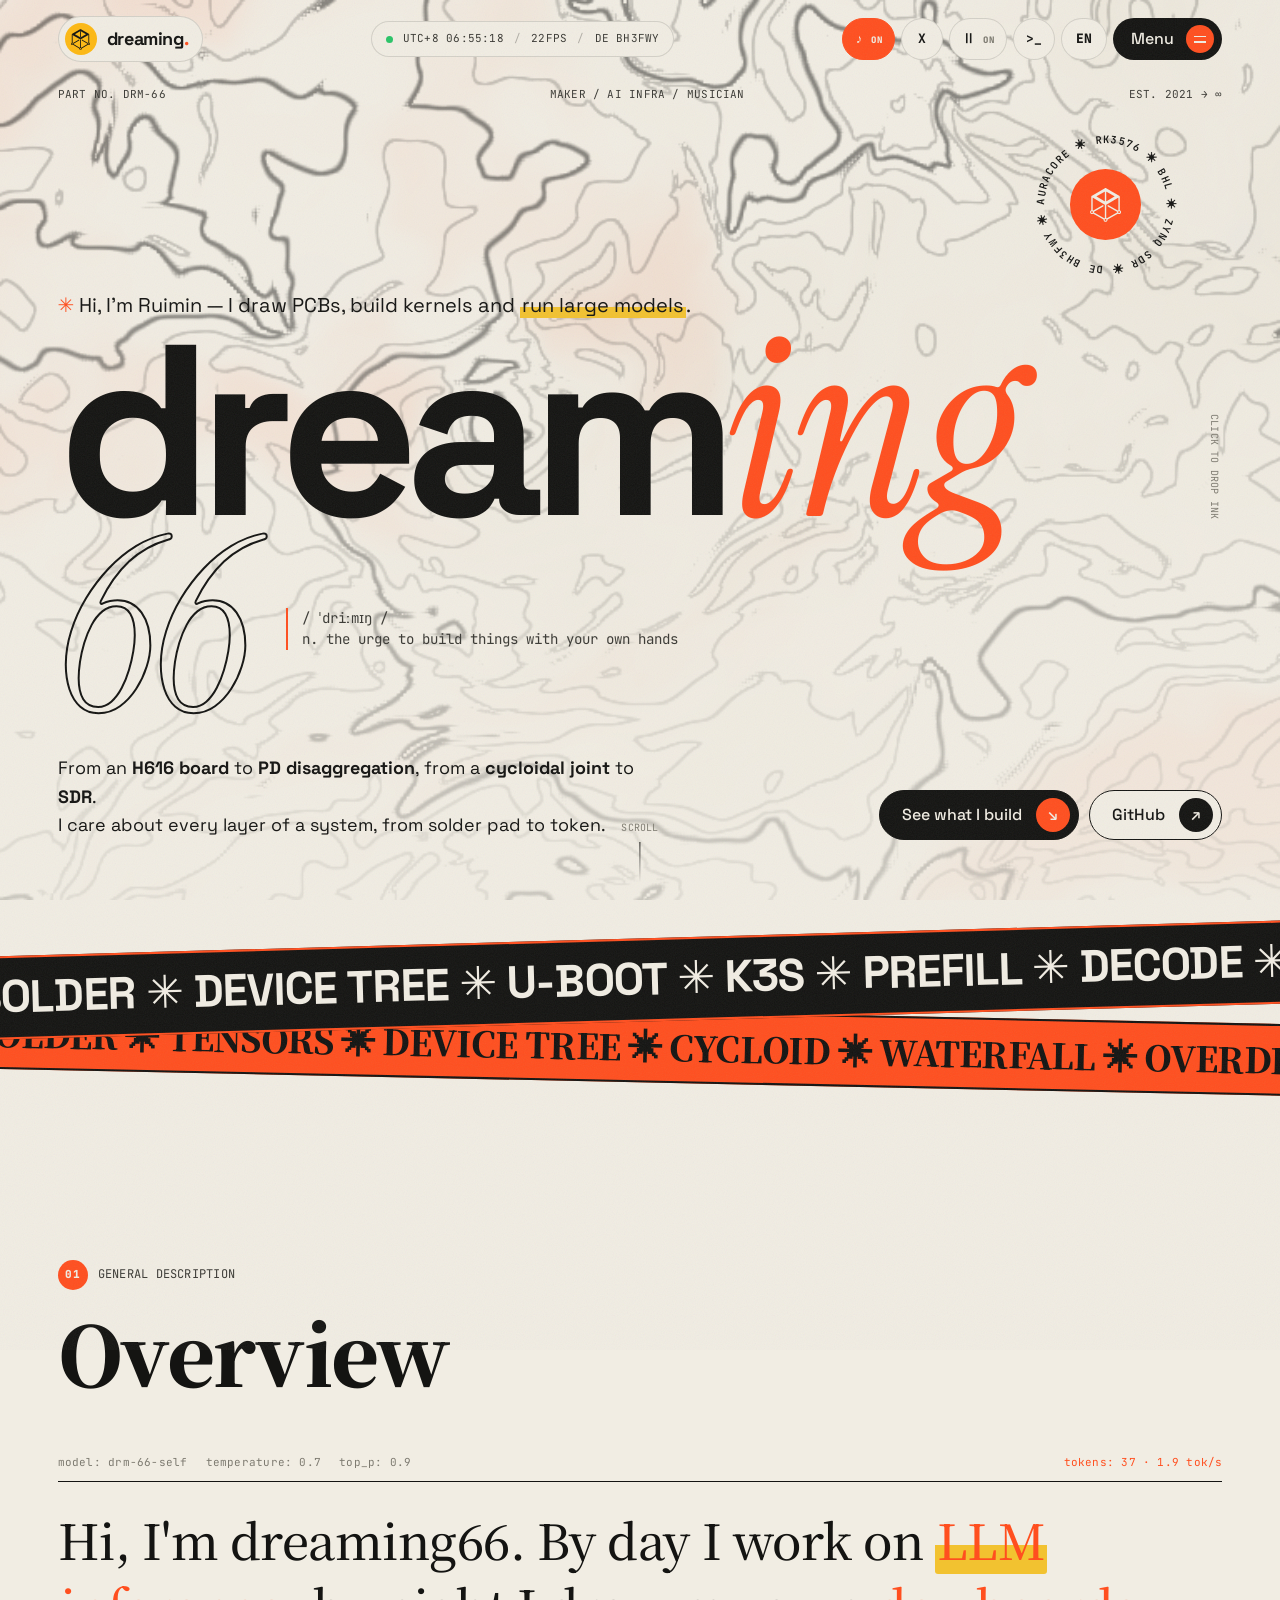
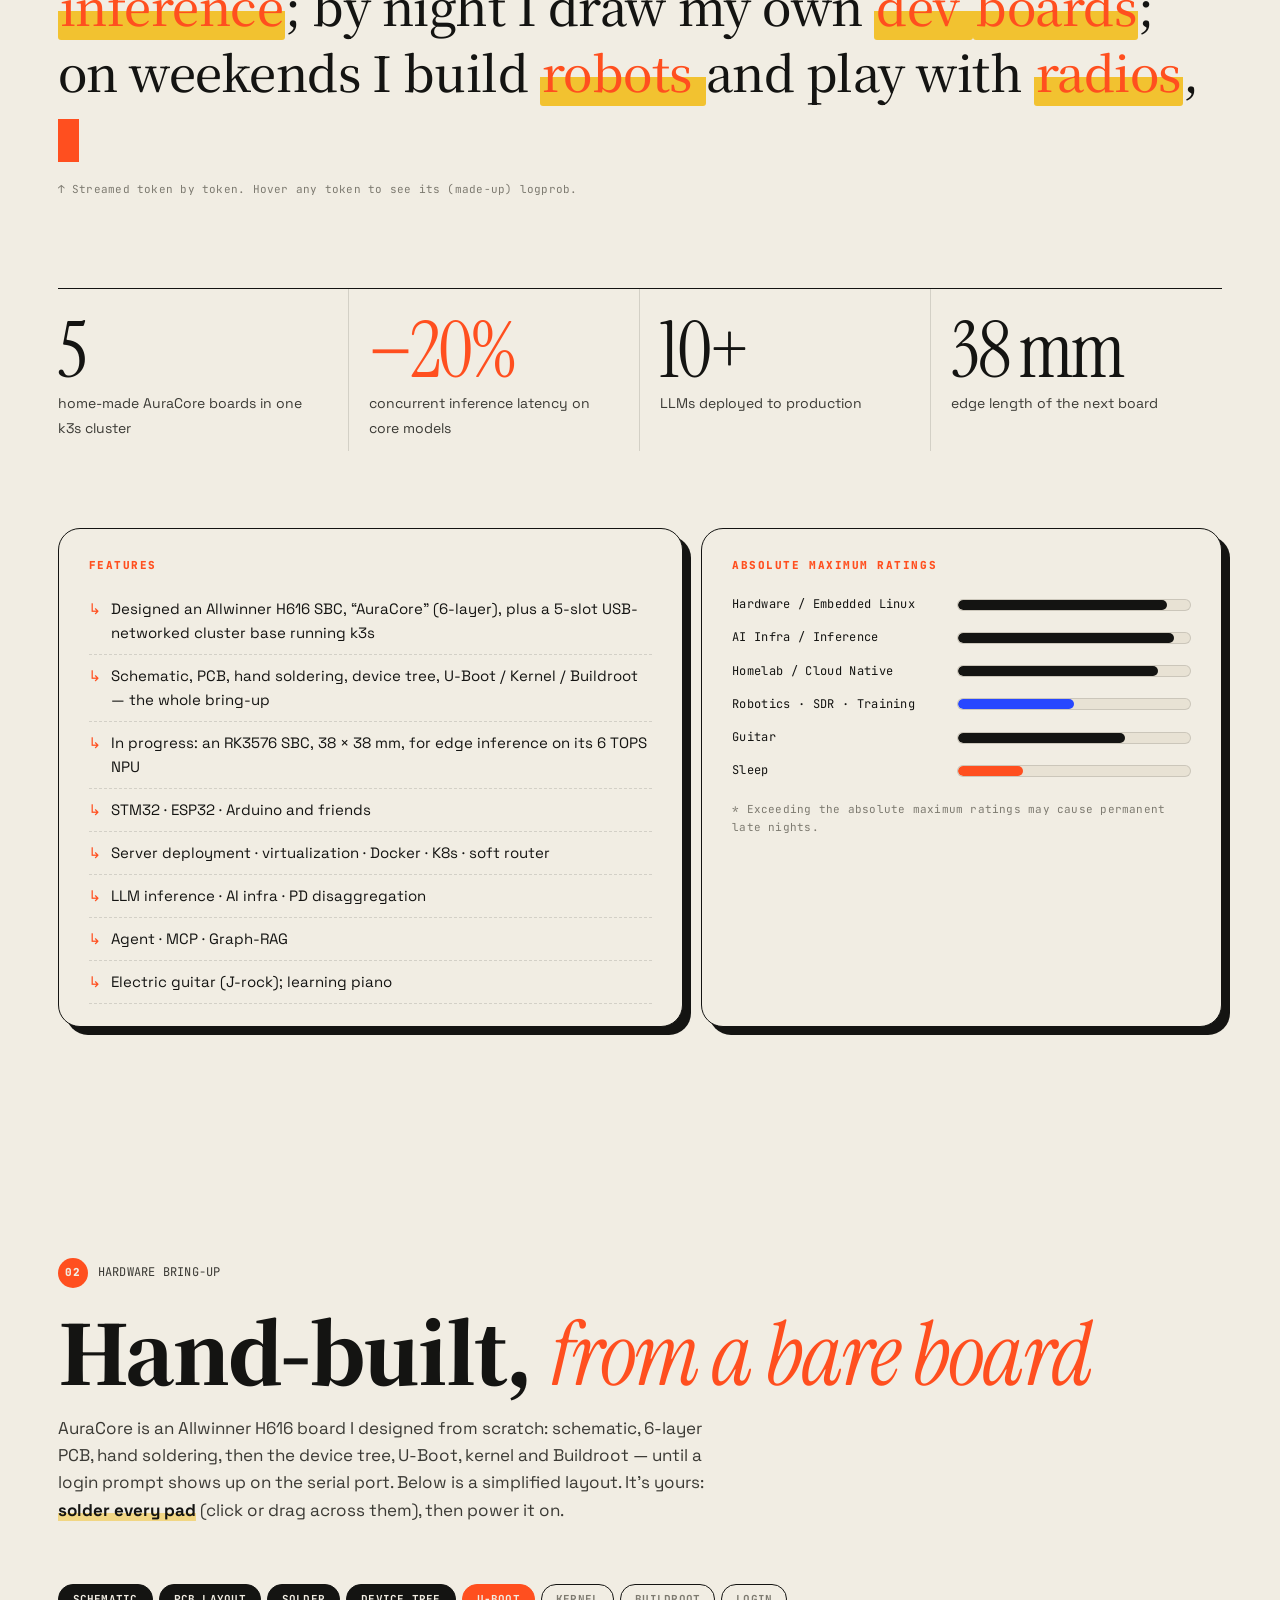
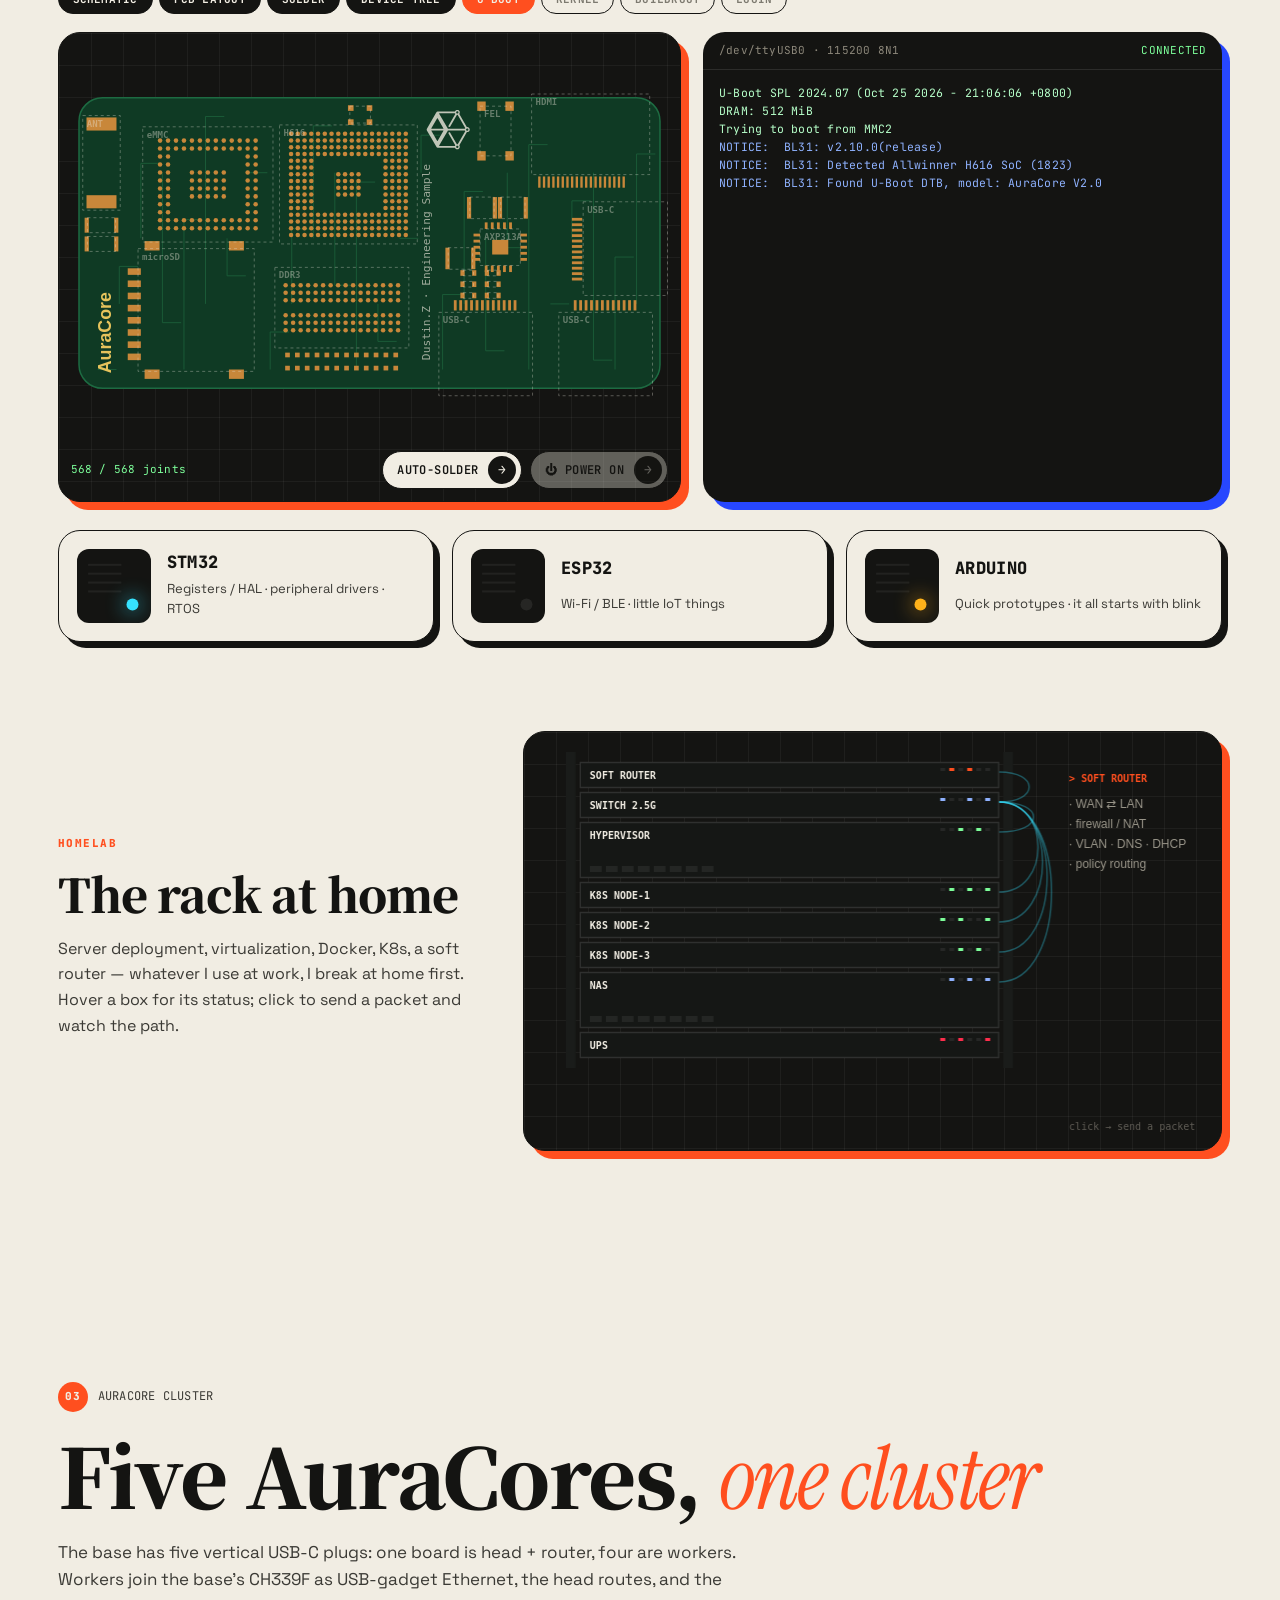
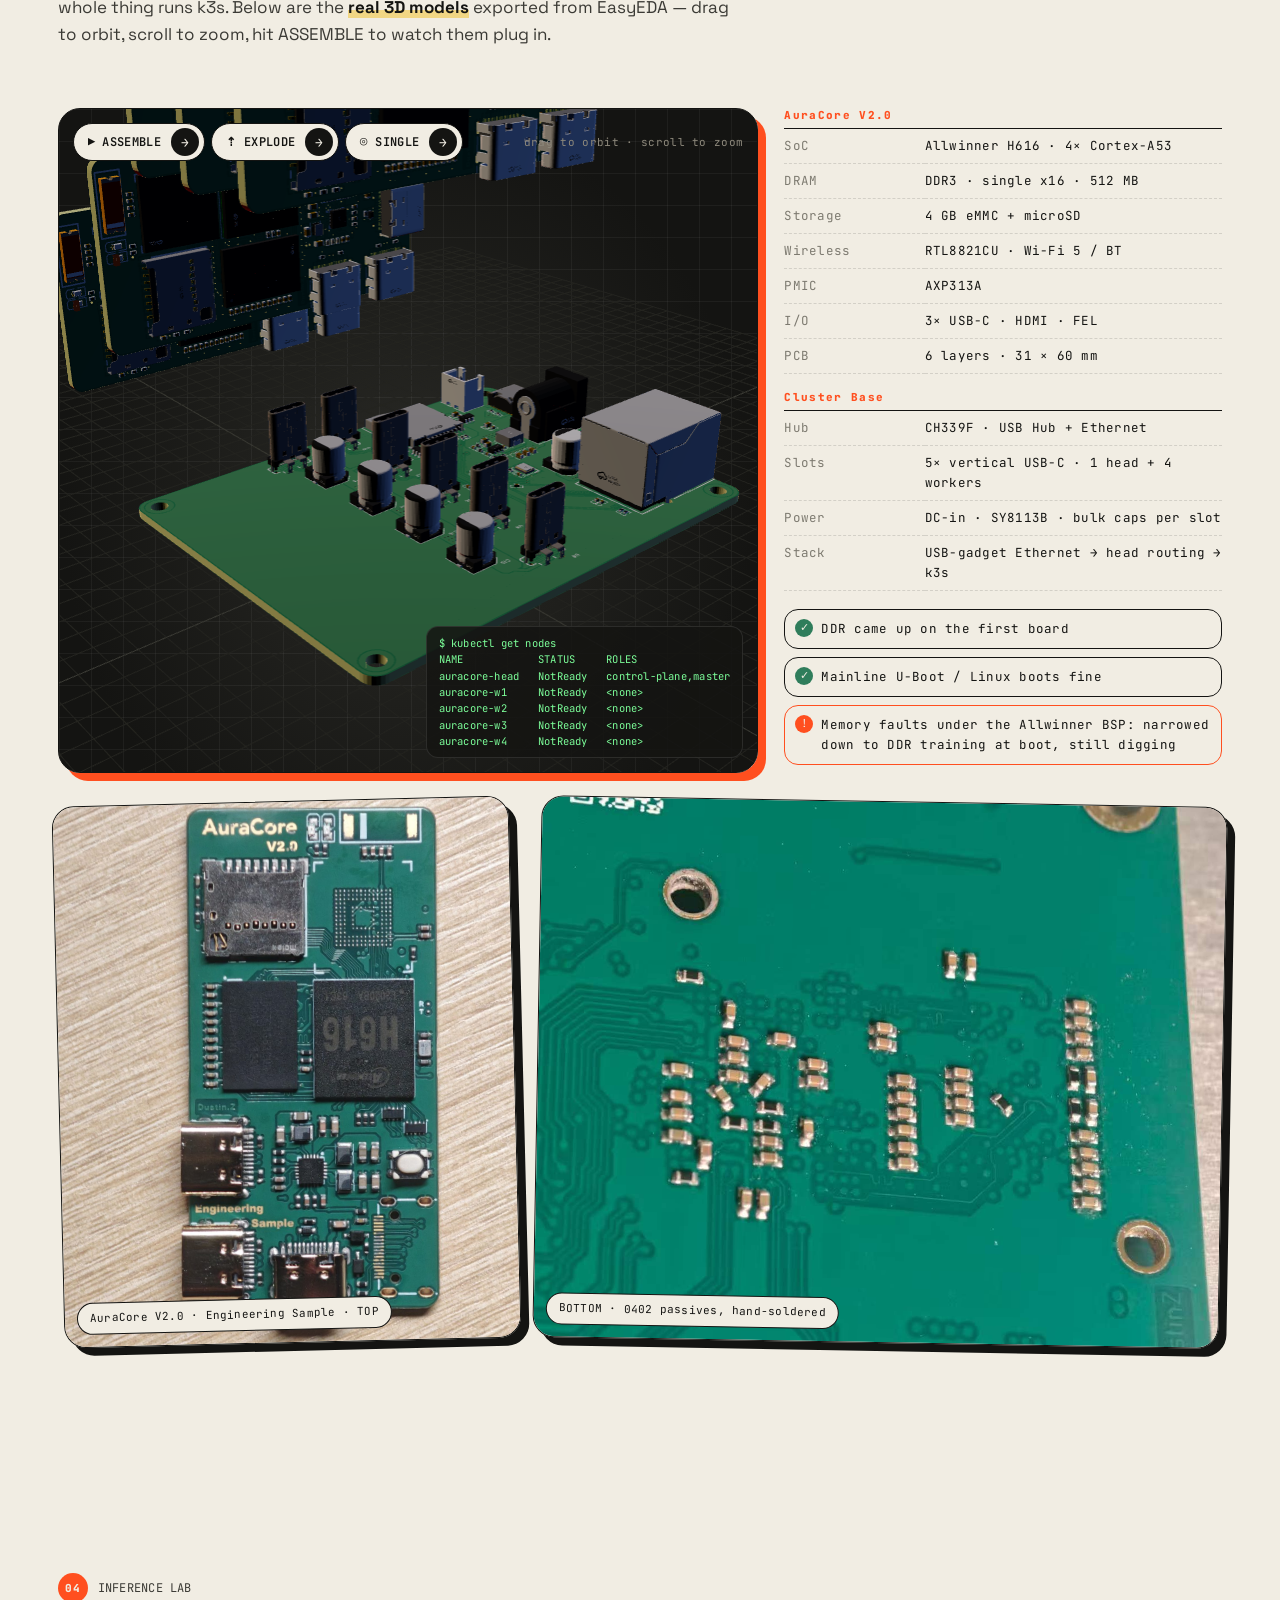
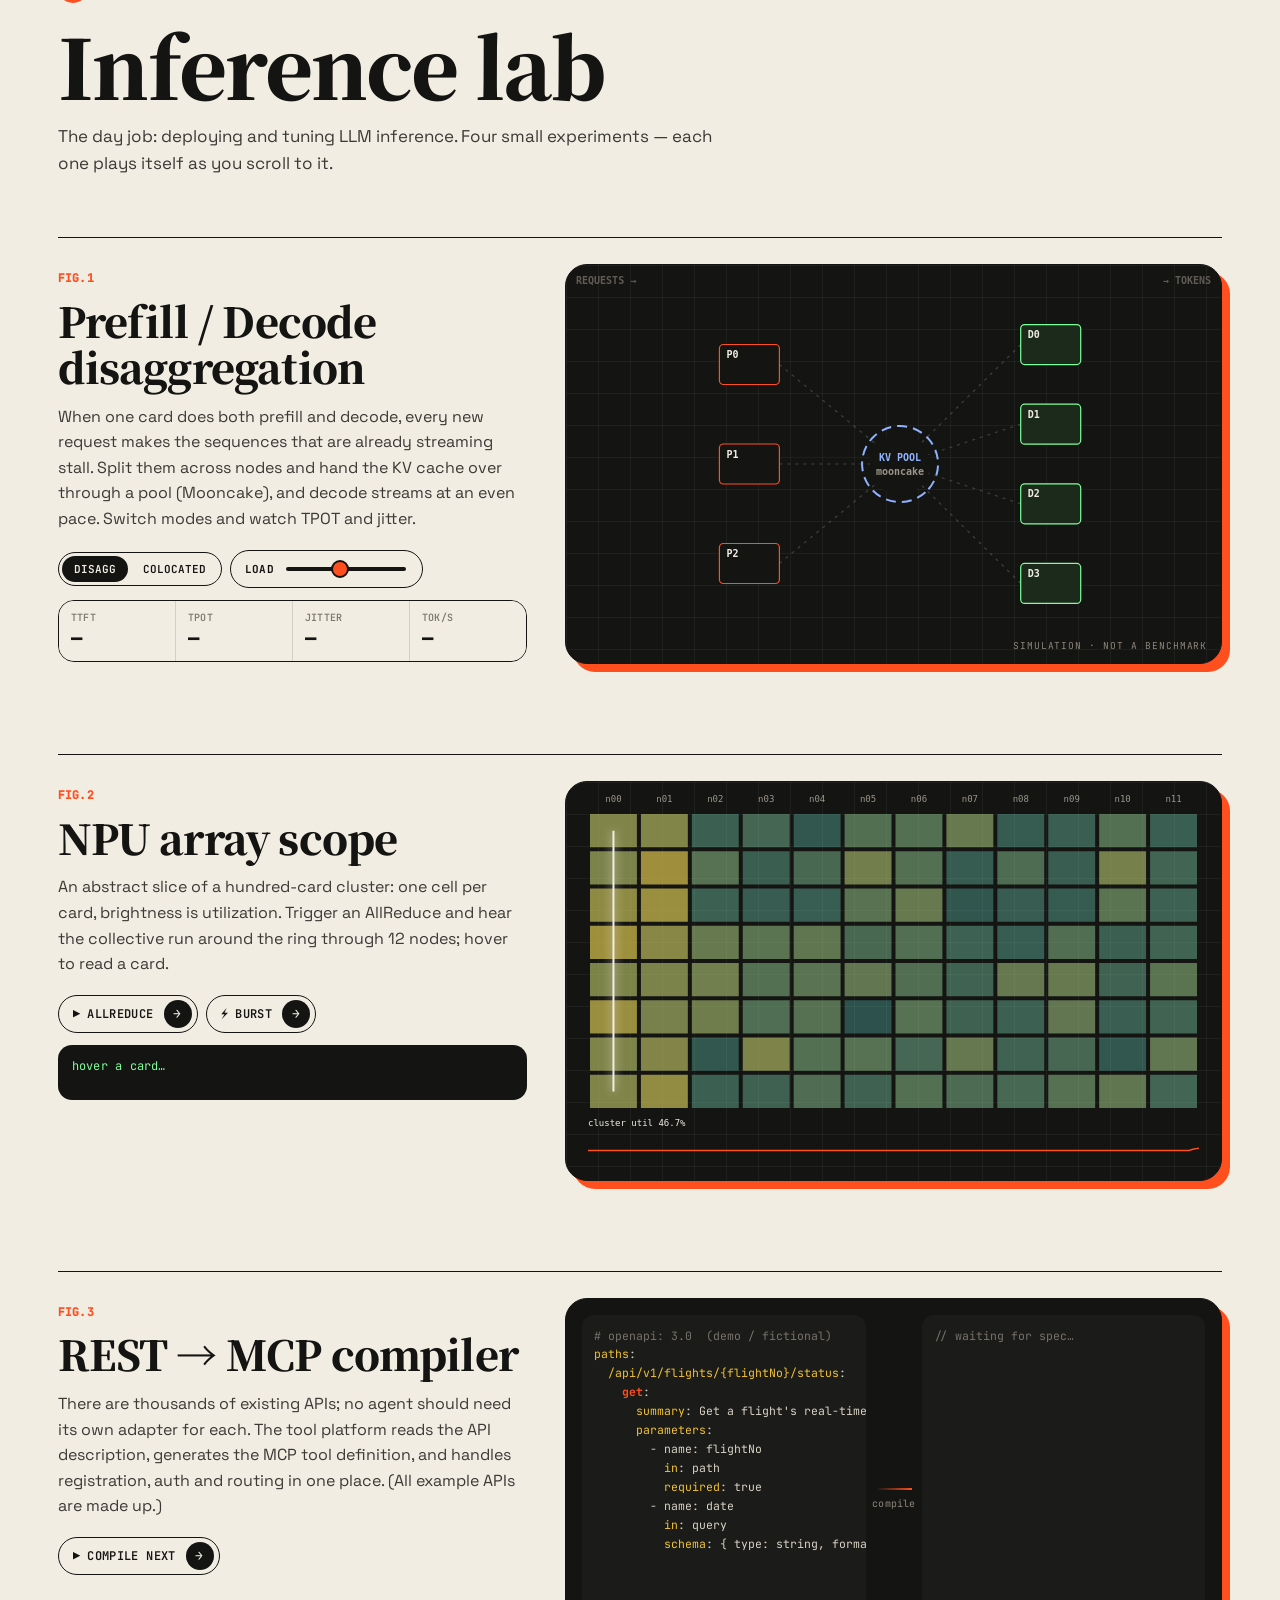
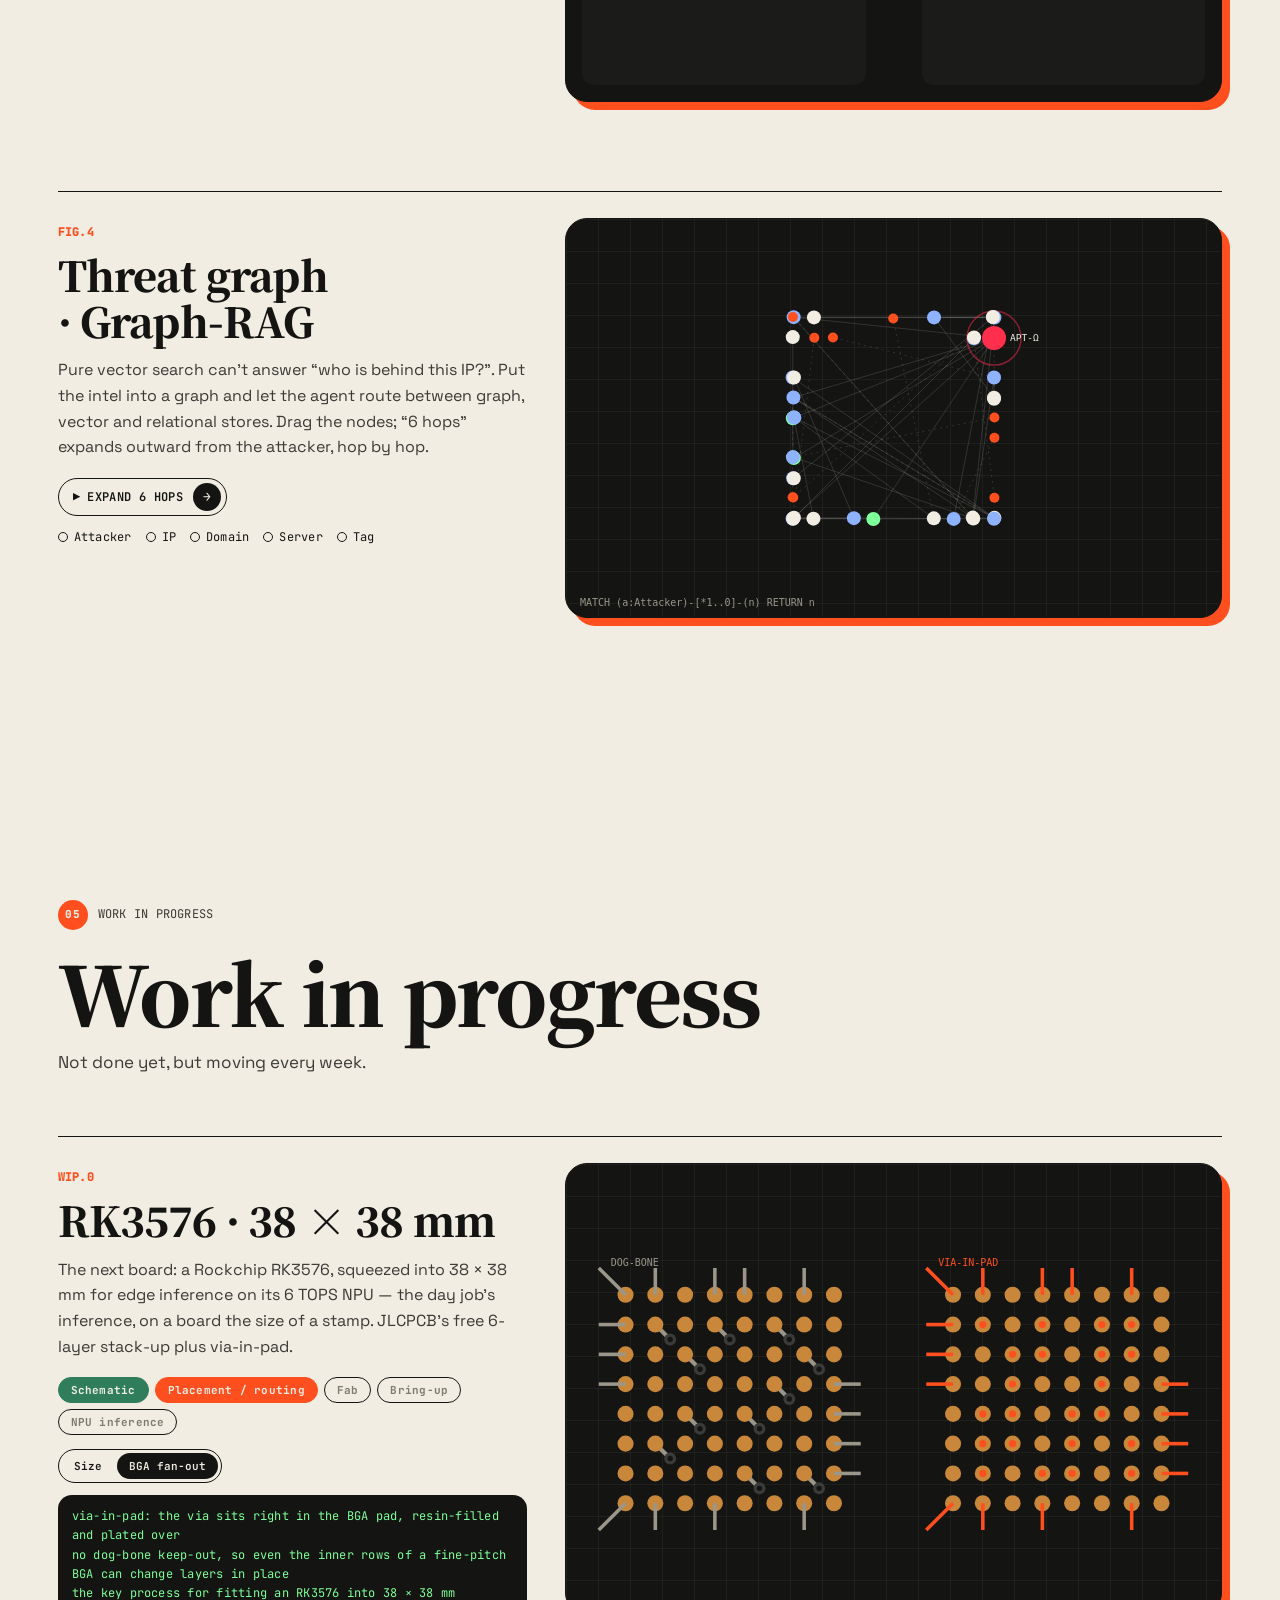
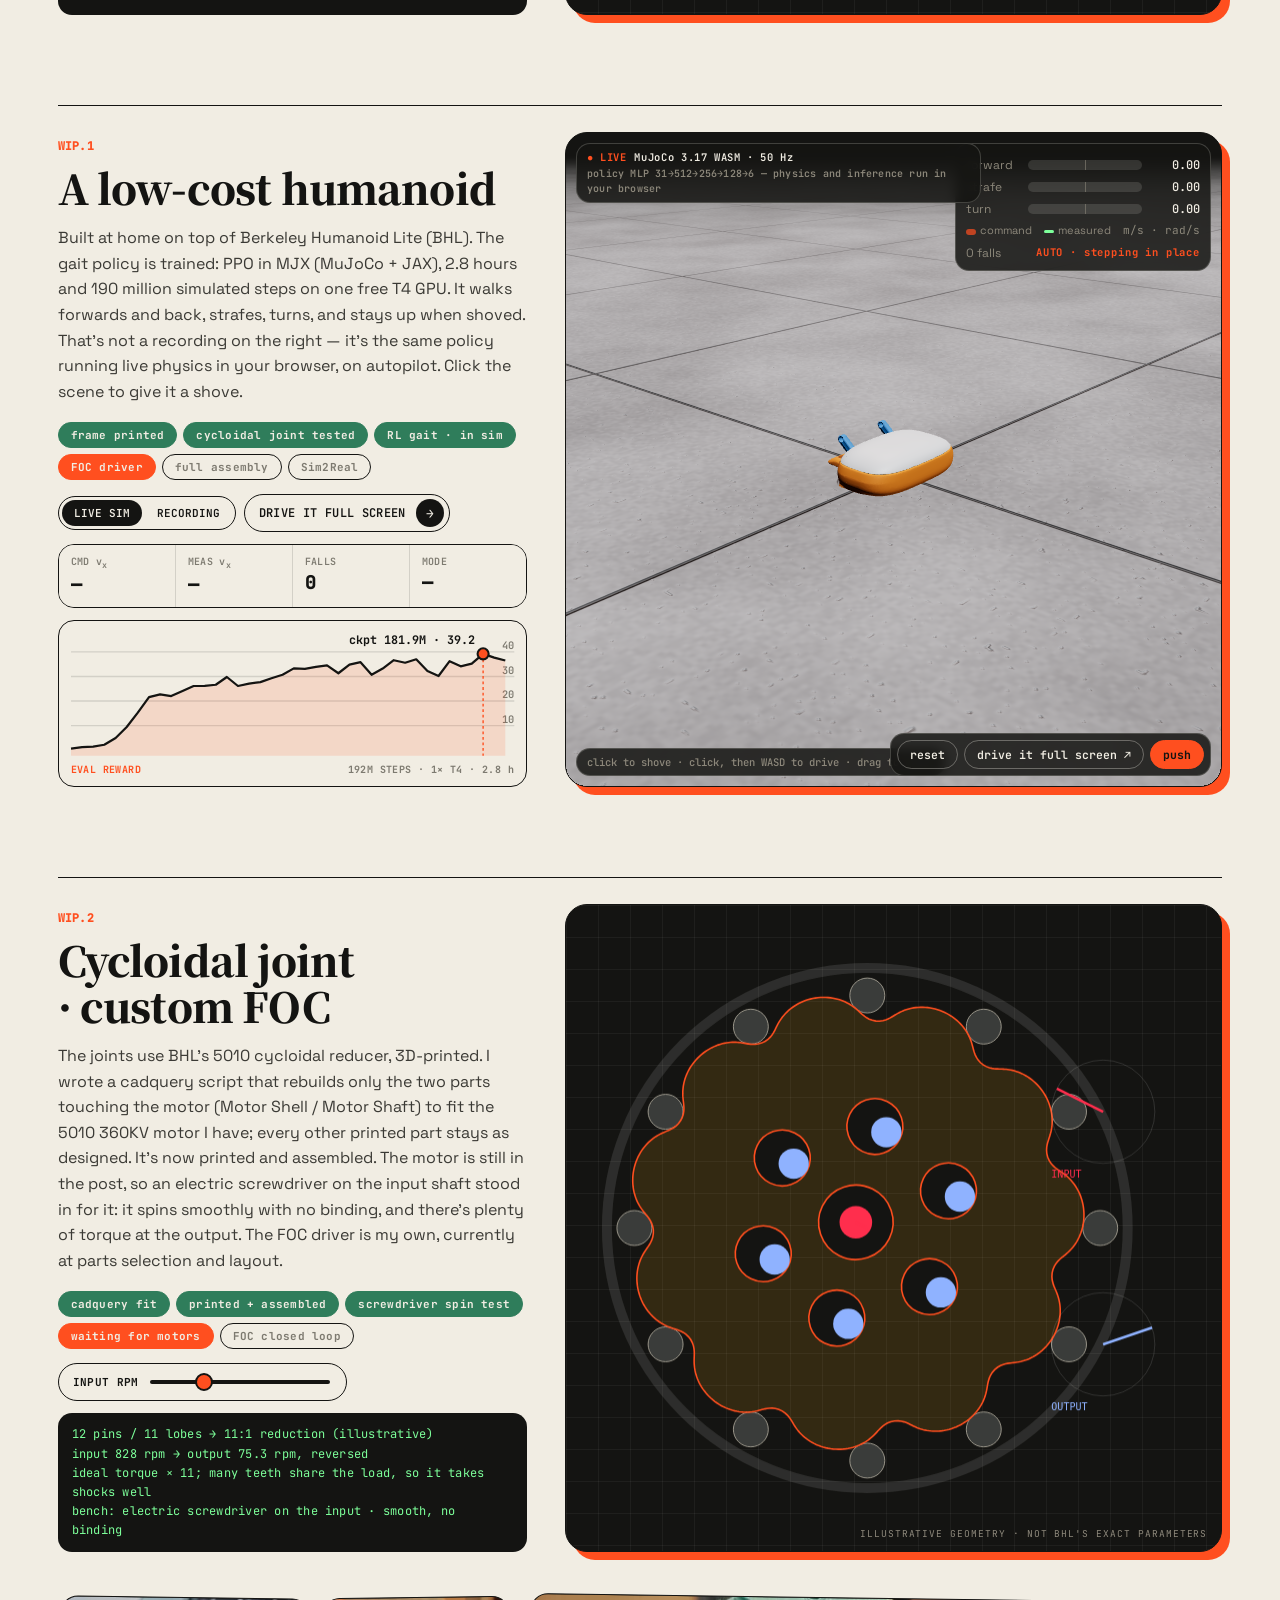
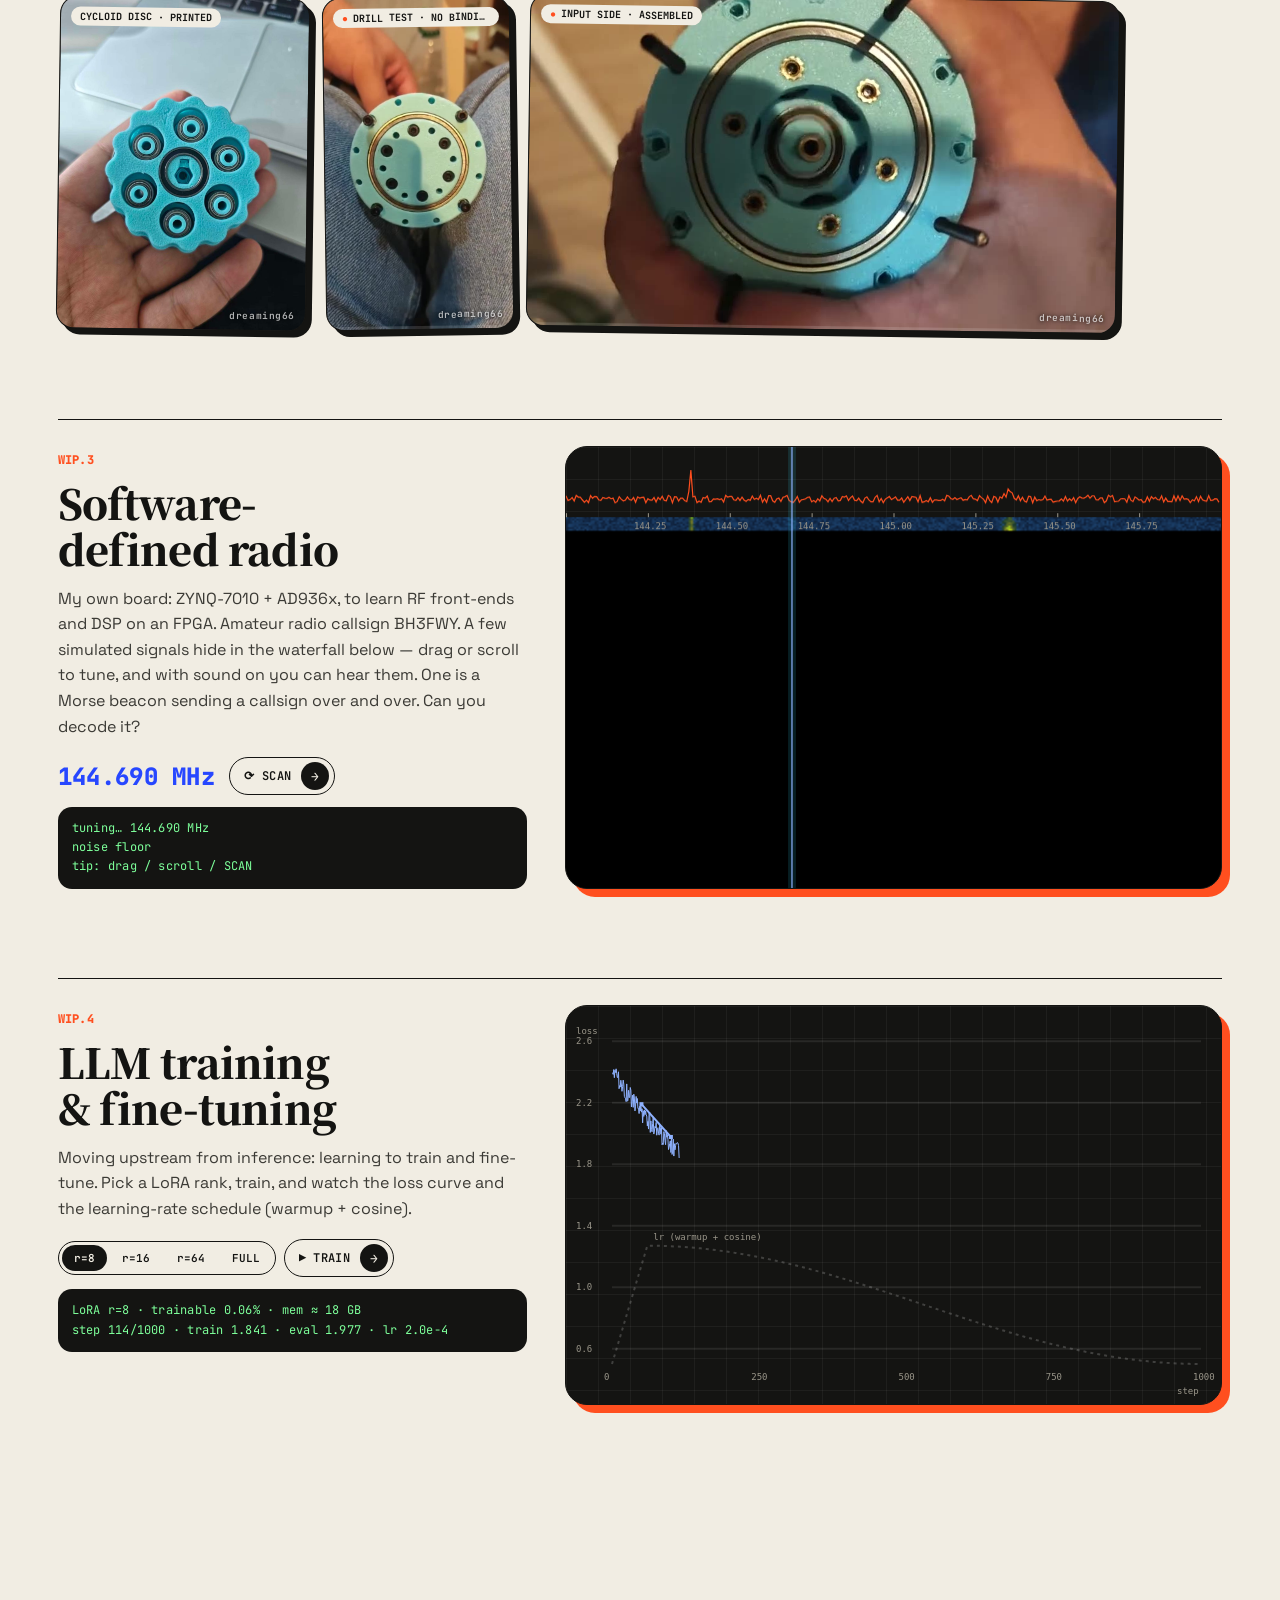
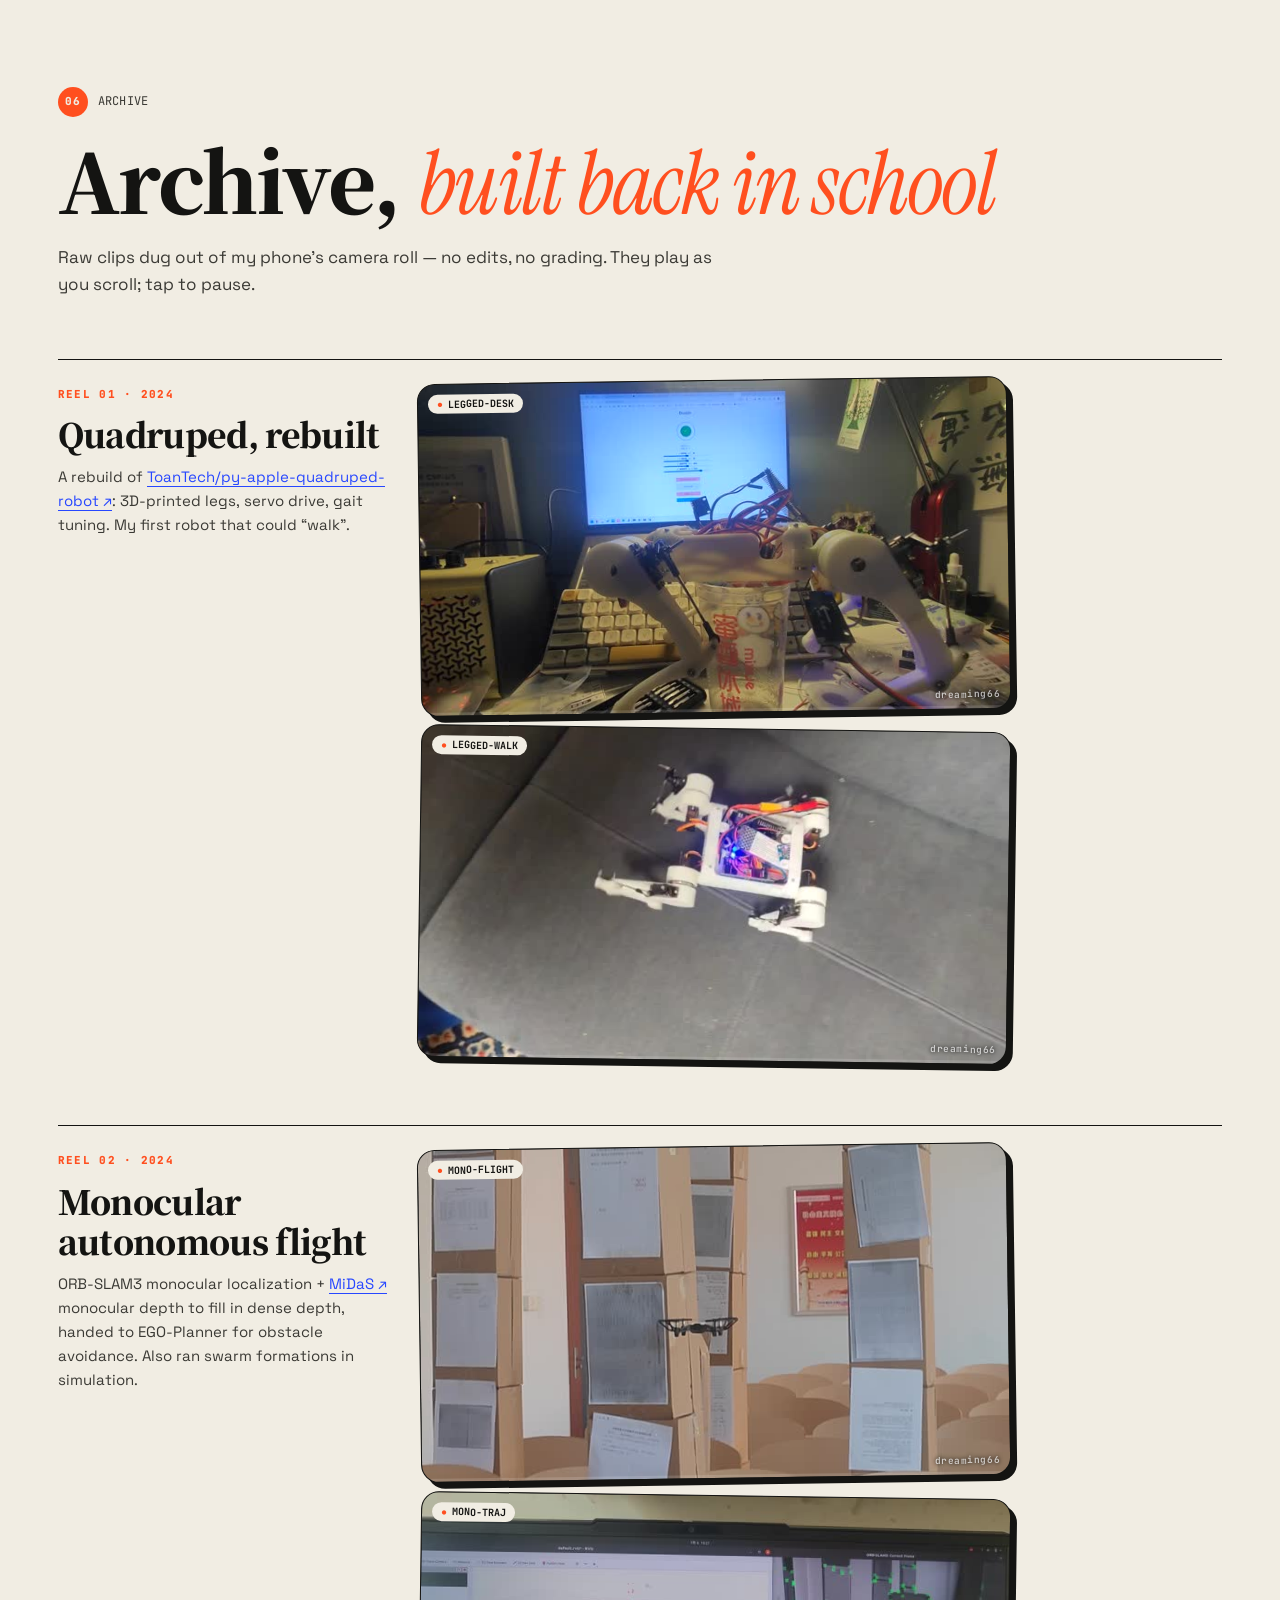
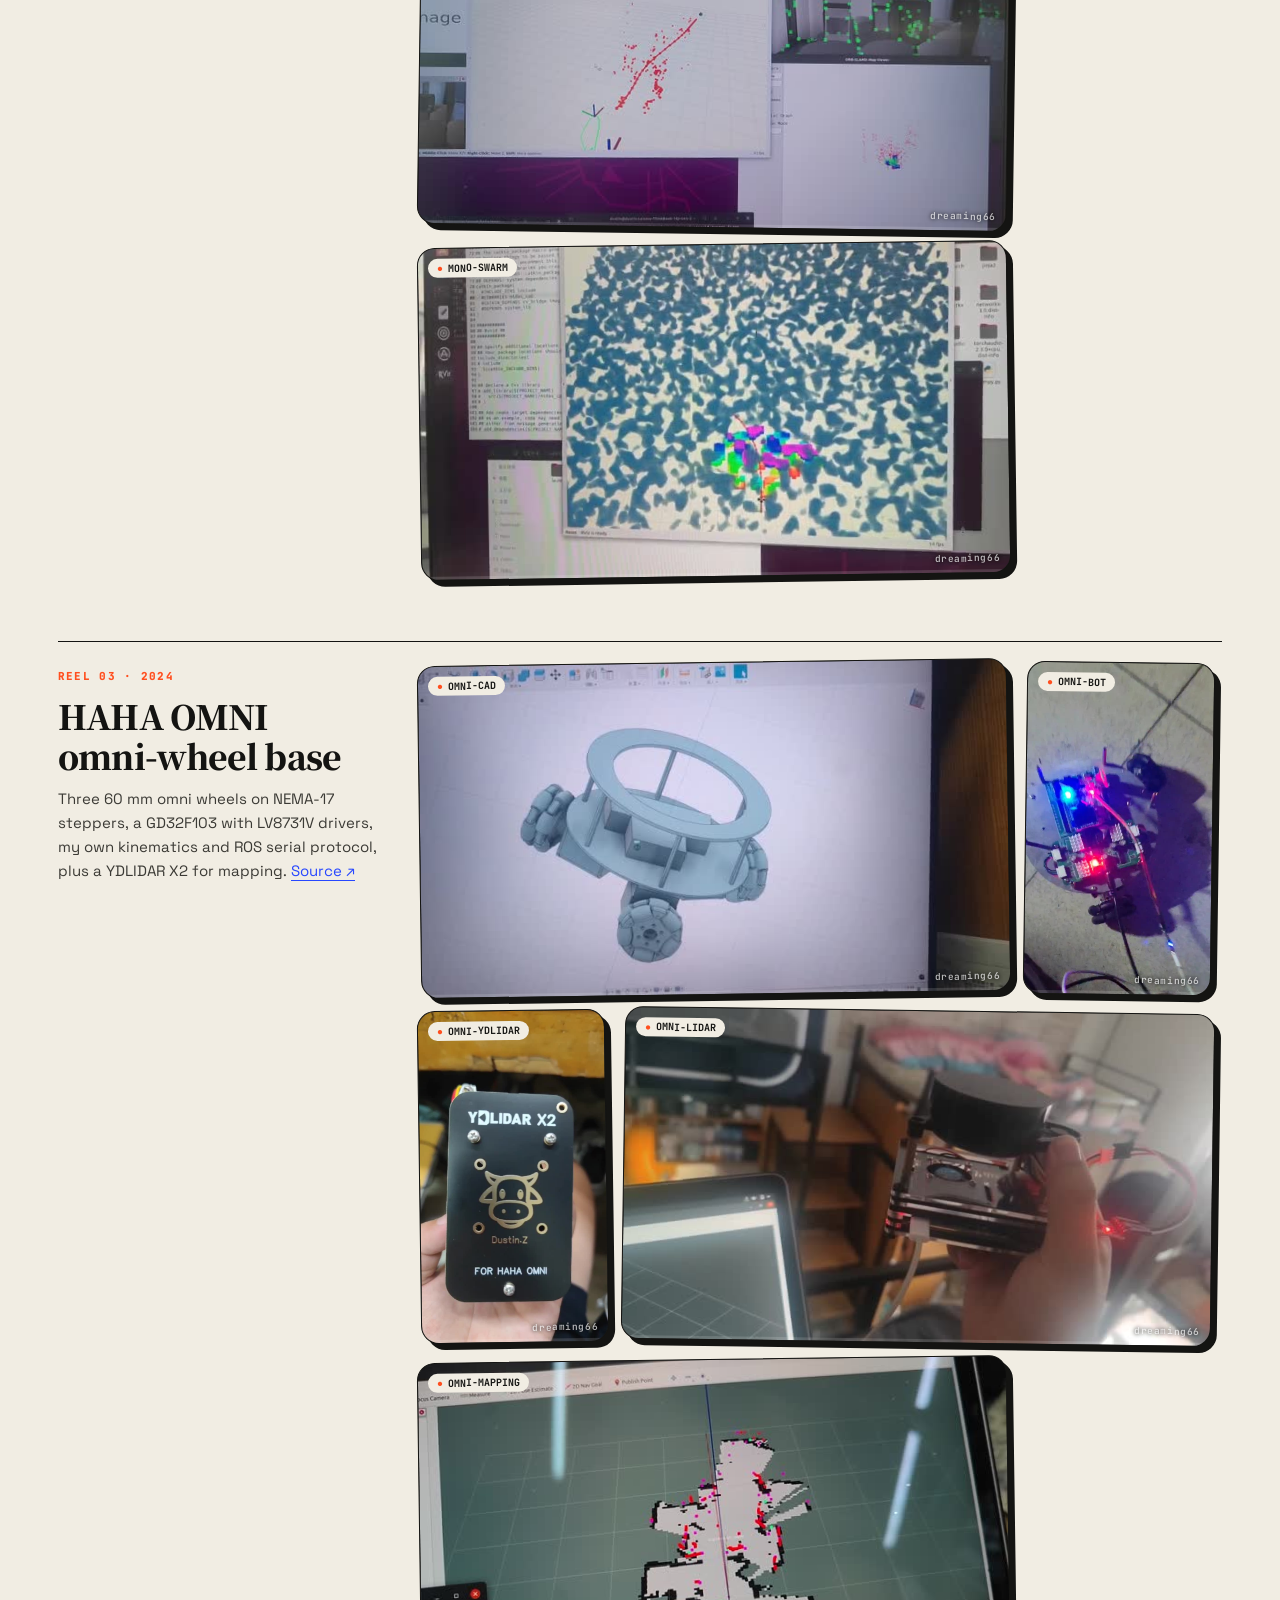
==== commit ea74ed7c: "Version the stylesheet and scripts so a cached old style.css never meets new markup; give the inline" ====
--- a/index.html
+++ b/index.html
@@ -21,7 +21,7 @@
   <link rel="apple-touch-icon" href="assets/brand/apple-touch-icon.png">
   <link rel="preload" href="assets/fonts/space-grotesk.woff2" as="font" type="font/woff2" crossorigin>
   <link rel="preload" href="assets/fonts/instrument-serif-italic.woff2" as="font" type="font/woff2" crossorigin>
-  <link rel="stylesheet" href="style.css">
+  <link rel="stylesheet" href="style.css?v=20261104b">
 </head>
 <body class="gated">
   <svg class="sprite" aria-hidden="true" focusable="false"><defs><symbol id="d66-mark" viewBox="-99.3 -104 198.6 216.7"><path fill-rule="evenodd" d="M-91.1 37.6L-91.2 38.1L-91.5 38.4L-93.3 39.4L-94.5 40.3L-95.7 41.4L-96.7 42.6L-97.5 43.8L-98.2 45.2L-98.7 46.7L-99 48.5L-99.1 50L-99 51.5L-98.7 53.3L-98.1 54.8L-97.3 56.4L-96.5 57.7L-95.4 58.9L-94.1 60L-92.5 61L-90.5 61.9L-88.7 62.3L-86.6 62.5L-85.1 62.4L-83.3 62L-81.2 61.3L-79.1 60L-78.6 60L-78.1 60.1L-12.9 97.7L-12.6 98.1L-12.4 98.5L-12.5 100.6L-12.2 102.7L-11.8 104.2L-11.2 105.6L-10.2 107.2L-9.2 108.4L-7.9 109.7L-6.4 110.7L-5.1 111.4L-3.6 112L-2.1 112.3L-0.6 112.5L1.2 112.4L2.7 112.2L4.2 111.8L5.6 111.2L7.2 110.2L8.6 109L10 107.5L11 105.9L11.7 104.5L12.1 103L12.5 100.9L12.5 98.5L12.7 98L13 97.7L78.1 60.1L78.6 60L79.1 60L80.5 60.9L81.6 61.4L83 62L84.2 62.3L85.4 62.4L86.6 62.5L87.8 62.4L89.3 62.2L90.5 61.9L91.7 61.4L93 60.7L94.1 60L95.2 59.1L96.1 58.2L97 57L97.6 55.9L98.2 54.8L98.6 53.4L98.9 52.1L99.1 50.9L99.1 49.7L99 48.2L98.7 47L98.4 45.8L97.9 44.6L97.3 43.6L96.6 42.6L95.9 41.6L95 40.7L94 39.9L93 39.3L91.5 38.5L91.2 38.1L91.1 37.6L91.1-47.4L91-48.5L90.9-49.4L90.6-50.4L90.2-51.4L89.5-52.5L88.7-53.6L87.8-54.3L86.8-55.1L4.3-102.7L3.3-103.2L2.3-103.5L1.4-103.7L0.3-103.8L-0.8-103.8L-1.9-103.6L-2.9-103.3L-3.9-102.9L-86.6-55.2L-87.5-54.6L-88.4-53.9L-89.1-53.1L-89.7-52.2L-90.3-51L-90.7-50L-91-48.7L-91.1-47.6ZM5.1 88.6L4.7 88.2L4.5 87.5L4.5 3.3L4.7 2.7L5.1 2.3L80.3-41.2L80.9-41.3L81.5-41.2L81.9-40.7L82.1-40.1L82.1 37.5L82 38.1L81.6 38.5L80.4 39.1L79.1 39.9L78.6 40L78.1 39.9L18.9 5.8L17.9 5.5L16.8 5.4L15.8 5.6L14.8 6.1L14 6.7L13.3 7.5L12.9 8.5L12.7 9.5L12.7 10.8L13.1 11.9L13.8 12.9L14.8 13.7L73.6 47.7L74 48.1L74.2 48.6L74.1 50L74.2 51.3L74 51.9L73.6 52.3L8.5 89.9L8 90L7.5 90L6.2 89.1ZM6.2-19.6L5.6-19.5L5.1-19.7L4.7-20.1L4.5-20.7L4.5-79.3L4.6-79.8L4.9-80.2L5.2-80.4L5.7-80.5L6.3-80.4L57.1-51L57.5-50.6L57.7-50L57.5-49.4L57.1-49ZM-81.5 38.6L-81.9 38.2L-82.1 37.5L-82.1-40.1L-82-40.6L-81.7-41L-81.4-41.2L-80.9-41.3L-80.3-41.2L-5.1 2.3L-4.7 2.7L-4.5 3.3L-4.5 87.5L-4.7 88.2L-5.1 88.6L-6.2 89.1L-7.4 89.9L-8 90L-8.5 89.9L-73.6 52.3L-74 51.9L-74.2 51.4L-74.1 50L-74.2 48.5L-74 48.1L-73.6 47.7L-14.4 13.5L-13.7 12.7L-13.1 11.8L-12.7 10.8L-12.7 9.7L-12.8 8.7L-13.2 7.7L-13.9 6.8L-14.7 6.1L-15.8 5.6L-17 5.4L-18.2 5.5L-19.3 5.9L-78.1 39.9L-78.6 40L-79.1 39.9L-80.4 39.1ZM-57.2-49L-57.6-49.4L-57.7-50L-57.5-50.6L-57.1-51L-6.3-80.4L-5.9-80.5L-5.4-80.5L-5-80.3L-4.7-79.9L-4.5-79.3L-4.5-20.7L-4.7-20.1L-5.1-19.7L-5.7-19.5L-6.3-19.6ZM-80.9 50.4L-81.1 51.5L-81.5 52.6L-82.1 53.5L-82.8 54.4L-83.8 55L-84.8 55.5L-85.9 55.7L-87 55.7L-88.1 55.5L-89.2 55.1L-90.1 54.5L-91 53.8L-91.6 52.8L-92.1 51.8L-92.3 50.7L-92.3 49.6L-92.1 48.5L-91.7 47.4L-91.1 46.5L-90.4 45.6L-89.4 45L-88.4 44.5L-87.3 44.3L-86.2 44.3L-85.1 44.5L-84 44.9L-83.1 45.5L-82.2 46.2L-81.6 47.2L-81.1 48.2L-80.9 49.3ZM5.7 100.3L5.6 101.4L5.2 102.5L4.6 103.4L3.9 104.3L3 104.9L1.9 105.4L0.8 105.7L-0.3 105.7L-1.4 105.6L-2.5 105.2L-3.4 104.6L-4.3 103.9L-4.9 103L-5.4 101.9L-5.7 100.8L-5.7 99.7L-5.6 98.6L-5.2 97.5L-4.6 96.6L-3.9 95.7L-3 95.1L-1.9 94.6L-0.8 94.3L0.3 94.3L1.4 94.4L2.5 94.8L3.4 95.4L4.3 96.1L4.9 97L5.4 98.1L5.7 99.2ZM92.4 50.1L92.2 51.3L91.9 52.3L91.3 53.3L90.6 54.2L89.7 54.9L88.7 55.4L87.6 55.7L86.5 55.7L85.3 55.6L84.3 55.3L83.3 54.7L82.4 54L81.7 53.1L81.2 52.1L80.9 51L80.9 49.9L81 48.7L81.3 47.7L81.9 46.7L82.6 45.8L83.5 45.1L84.5 44.6L85.6 44.3L86.7 44.3L87.9 44.4L88.9 44.7L89.9 45.3L90.8 46L91.5 46.9L92 47.9L92.3 49Z"/></symbol><symbol id="d66-lid" viewBox="-99.3 -104 198.6 216.7"><path fill-rule="evenodd" d="M91.1-47.4L91-48.5L90.8-49.6L90.4-50.8L90-51.8L89.4-52.7L88.6-53.6L87.7-54.4L86.8-55.1L4.3-102.7L3.3-103.2L2.3-103.5L1-103.7L-0.1-103.8L-1.2-103.7L-2.3-103.5L-3.5-103.1L-4.5-102.6L-86.8-55.1L-87.7-54.4L-88.6-53.6L-89.4-52.7L-90-51.8L-90.4-50.8L-90.8-49.6L-91-48.5L-91.1-47.3L-80.3-41.2L0 5.3ZM-58.9-50L0-84L58.9-50L0-16Z"/></symbol><symbol id="d66-body" viewBox="-99.3 -104 198.6 216.7"><path fill-rule="evenodd" d="M-91.1 37.7L-91.2 38.1L-91.5 38.4L-93 39.3L-94.3 40.2L-95.6 41.4L-96.6 42.5L-97.5 43.8L-98.2 45.2L-98.7 46.7L-99 48.2L-99.1 50L-99 51.5L-98.7 53.1L-98.2 54.8L-97.5 56.2L-96.6 57.5L-95.5 58.8L-94.3 59.9L-92.5 61L-90.8 61.8L-88.8 62.3L-86.9 62.5L-85.1 62.4L-83.3 62L-81.2 61.3L-79.1 60L-78.6 60L-78.1 60.1L-12.9 97.7L-12.6 98.1L-12.4 98.5L-12.5 100.6L-12.2 102.7L-11.8 104.2L-11.2 105.6L-10.2 107.2L-9.2 108.4L-7.9 109.7L-6.4 110.7L-5.1 111.4L-3.6 112L-2.1 112.3L-0.6 112.5L0.9 112.5L2.4 112.3L3.9 111.9L5.3 111.3L7 110.4L8.6 109.1L9.8 107.7L10.9 106.2L11.7 104.5L12.1 103L12.5 100.9L12.5 98.5L12.7 98L13 97.7L78.1 60.1L78.6 60L79.1 60L80.5 60.9L81.6 61.4L83 62L84.2 62.3L85.4 62.4L86.6 62.5L87.8 62.4L89.3 62.2L90.5 61.9L91.7 61.4L93 60.7L94.1 60L95.2 59.1L96.1 58.2L97 57L97.6 55.9L98.2 54.8L98.6 53.6L98.9 52.2L99.1 50.9L99.1 49.7L99 48.5L98.7 47L98.4 45.8L97.9 44.7L97.3 43.6L96.6 42.6L95.9 41.6L95 40.7L94 39.9L93 39.3L91.5 38.5L91.2 38.1L91.1 37.6L91.1-47.3L80.6-41.3L81.2-41.3L81.6-41.1L82-40.6L82.1-40.1L82.1 37.5L82 38.1L81.6 38.5L80.4 39.1L79.1 39.9L78.6 40L78.1 39.9L19 5.8L18.3 5.5L17.4 5.4L16.6 5.4L15.9 5.6L15.1 5.9L14.4 6.3L13.8 6.9L13.3 7.6L12.9 8.3L12.7 9.1L12.6 10L12.7 10.8L13 11.6L13.4 12.4L13.9 13L14.5 13.6L73.6 47.7L74 48.1L74.1 48.5L74.1 50L74.2 51.4L74 51.9L73.6 52.3L8.4 89.9L8 90L7.5 89.9L6.2 89.1L5.1 88.6L4.7 88.2L4.5 87.6L4.5 3.3L4.6 2.8L4.8 2.5L0 5.3L-4.8 2.5L-4.6 2.8L-4.5 3.3L-4.5 87.6L-4.7 88.1L-5 88.5L-6.2 89.1L-7.4 89.9L-7.7 90L-8.1 90L-8.5 89.9L-73.6 52.3L-74 51.9L-74.2 51.4L-74.1 50L-74.1 48.5L-74 48.1L-73.6 47.7L-14.5 13.6L-13.9 13L-13.4 12.4L-13 11.6L-12.7 10.8L-12.6 10L-12.7 9.1L-12.9 8.3L-13.3 7.6L-13.8 6.9L-14.4 6.3L-15 5.9L-15.8 5.6L-16.6 5.4L-17.4 5.4L-18.3 5.5L-19 5.8L-78.1 39.9L-78.6 40L-79.1 39.9L-80.4 39.1L-81.6 38.5L-82 38.1L-82.1 37.5L-82.1-40.1L-82-40.7L-81.6-41.1L-81.2-41.3L-80.6-41.3L-91.1-47.3ZM-80.9 50.6L-81.1 51.7L-81.5 52.7L-82.2 53.6L-83 54.4L-83.9 55.1L-84.9 55.5L-86 55.7L-87.2 55.7L-88.3 55.5L-89.3 55.1L-90.3 54.4L-91 53.6L-91.7 52.7L-92.1 51.7L-92.3 50.6L-92.3 49.4L-92.1 48.3L-91.7 47.3L-91 46.4L-90.3 45.6L-89.3 44.9L-88.3 44.5L-87.2 44.3L-86 44.3L-84.9 44.5L-83.9 44.9L-83 45.6L-82.2 46.4L-81.5 47.3L-81.1 48.3L-80.9 49.4ZM5.7 100.4L5.5 101.5L5.1 102.6L4.5 103.5L3.8 104.4L2.8 105L1.8 105.5L0.7 105.7L-0.4 105.7L-1.5 105.5L-2.6 105.1L-3.5 104.5L-4.4 103.8L-5 102.8L-5.5 101.8L-5.7 100.7L-5.7 99.6L-5.5 98.5L-5.1 97.4L-4.5 96.5L-3.8 95.6L-2.8 95L-1.8 94.5L-0.7 94.3L0.4 94.3L1.5 94.5L2.6 94.9L3.5 95.5L4.4 96.2L5 97.2L5.5 98.2L5.7 99.3ZM92.3 50.3L92.2 51.4L91.8 52.5L91.2 53.4L90.5 54.3L89.6 54.9L88.5 55.4L87.4 55.7L86.3 55.7L85.2 55.6L84.1 55.2L83.2 54.6L82.3 53.9L81.7 53L81.2 51.9L80.9 50.8L80.9 49.7L81 48.6L81.4 47.5L82 46.6L82.7 45.7L83.6 45.1L84.7 44.6L85.8 44.3L86.9 44.3L88 44.4L89.1 44.8L90 45.4L90.9 46.1L91.5 47L92 48.1L92.3 49.2ZM-57.2-49L-57.6-49.5L-57.7-50L-57.5-50.6L-57.1-51L-58.9-50L0-16L58.9-50L0-84L-6.3-80.4L-5.7-80.5L-5.1-80.4L-4.7-79.9L-4.5-79.3L-4.5-20.7L-4.6-20.1L-5.1-19.7L-5.7-19.5L-6.3-19.6ZM6.2-19.6L5.6-19.5L5-19.7L4.6-20.1L4.5-20.7L4.5-79.3L4.6-79.8L4.9-80.2L5.2-80.4L5.7-80.5L6.3-80.4L57.1-51L57.5-50.6L57.7-50L57.5-49.4L57.1-49Z"/></symbol><symbol id="d66-dustinz" viewBox="159.1 208 198.1 37.6"><path d="M190.5 210.3 L190.5 237.3 Q190.5 241.8 188.4 243.7 Q186.3 245.6 182.6 245.6 L159.1 245.6 L159.1 238.3 L161.7 238.3 L161.7 217.5 L159.1 217.5 L159.1 210.3 L190.5 210.3 Z M182.2 238.3 L182.2 217.5 L170 217.5 L170 238.3 L182.2 238.3 M214 245.6 L196.2 245.6 L196.2 219.3 L204.9 219.3 L204.9 239.2 L213.1 239.2 L213.1 219.3 L221.7 219.3 L221.7 237.6 Q221.7 240.8 220.8 242.6 Q219.9 244.3 218.2 245 Q216.6 245.6 214 245.6 M236.2 238 L236.2 240.3 L245.5 240.3 L245.5 234.8 L227.7 234.8 L227.7 218.9 L253.8 218.9 L253.8 226.1 L245.1 226.1 L245.1 224.1 L236.2 224.1 L236.2 229.5 L254.2 229.5 L254.2 237.2 Q254.2 240.5 253.3 242.3 Q252.4 244.1 250.8 244.8 Q249.1 245.5 246.6 245.5 L227.7 245.5 L227.7 238 L236.2 238 M279.9 236.5 L279.9 245.5 L273.5 245.5 Q270 245.5 267.9 244.9 Q265.8 244.2 264.7 242 Q263.6 239.8 263.6 235.5 L263.6 224.9 L258.7 224.9 L258.7 219 L263.6 219 L263.6 213.4 L271.7 213.4 L271.7 219 L279.8 219 L279.8 224.9 L271.7 224.9 L271.7 236.5 L279.9 236.5 M285.4 215.6 L285.4 208 L293.8 208 L293.8 215.6 L285.4 215.6 Z M285.4 245.6 L285.4 219.2 L293.8 219.2 L293.8 245.6 L285.4 245.6 M316.5 245.6 L316.5 225.8 L307.6 225.8 L307.6 245.6 L299.3 245.6 L299.3 219.3 L324.8 219.3 L324.8 245.6 L316.5 245.6 M329.1 210.2 L356.4 210.2 L356.4 218.5 L339.6 237.9 L357.2 237.9 L357.2 245.6 L329.2 245.6 L329.2 237.6 L345.9 217.8 L329.1 217.8 L329.1 210.2 "/></symbol></defs></svg>
@@ -29,7 +29,7 @@
 
   <!-- ===== LOADER / GATE ===== -->
   <div class="gate" id="gate">
-    <svg class="gate-cube" viewBox="-99.3 -104 198.6 216.7" aria-hidden="true"><g class="gc-lines"><path pathLength="1" style="--i:0" d="M0 -100L86.6 -50L0 0L-86.6 -50L0 -100"/><path pathLength="1" style="--i:1" d="M0 -84L58.9 -50L0 -16L-58.9 -50L0 -84"/><path pathLength="1" style="--i:2" d="M-86.6 -50L-86.6 50"/><path pathLength="1" style="--i:3" d="M0 0L0 100"/><path pathLength="1" style="--i:4" d="M86.6 -50L86.6 50"/><path pathLength="1" style="--i:5" d="M-86.6 50L0 100L86.6 50"/><path pathLength="1" style="--i:6" d="M0 -84L0 -16"/><path pathLength="1" style="--i:7" d="M-86.6 50L-17.1 9.9"/><path pathLength="1" style="--i:8" d="M86.6 50L17.1 9.9"/><circle pathLength="1" style="--i:9" cx="-86.6" cy="50" r="7"/><circle pathLength="1" style="--i:10" cx="0" cy="100" r="7"/><circle pathLength="1" style="--i:11" cx="86.6" cy="50" r="7"/></g><use class="gc-ink" href="#d66-mark" x="-99.3" y="-104" width="198.6" height="216.7"/></svg>
+    <svg class="gate-cube" viewBox="-99.3 -104 198.6 216.7" width="150" height="164" aria-hidden="true"><g class="gc-lines"><path pathLength="1" style="--i:0" d="M0 -100L86.6 -50L0 0L-86.6 -50L0 -100"/><path pathLength="1" style="--i:1" d="M0 -84L58.9 -50L0 -16L-58.9 -50L0 -84"/><path pathLength="1" style="--i:2" d="M-86.6 -50L-86.6 50"/><path pathLength="1" style="--i:3" d="M0 0L0 100"/><path pathLength="1" style="--i:4" d="M86.6 -50L86.6 50"/><path pathLength="1" style="--i:5" d="M-86.6 50L0 100L86.6 50"/><path pathLength="1" style="--i:6" d="M0 -84L0 -16"/><path pathLength="1" style="--i:7" d="M-86.6 50L-17.1 9.9"/><path pathLength="1" style="--i:8" d="M86.6 50L17.1 9.9"/><circle pathLength="1" style="--i:9" cx="-86.6" cy="50" r="7"/><circle pathLength="1" style="--i:10" cx="0" cy="100" r="7"/><circle pathLength="1" style="--i:11" cx="86.6" cy="50" r="7"/></g><use class="gc-ink" href="#d66-mark" x="-99.3" y="-104" width="198.6" height="216.7"/></svg>
     <pre class="post mono" id="post"></pre>
     <div class="gate-word">READY&nbsp;TO&nbsp;<em>build</em></div>
     <span id="gateClock" hidden></span>
@@ -42,7 +42,7 @@
 
   <!-- ===== HEADER ===== -->
   <header class="hdr">
-    <a class="brand magnetic" href="#top" data-cursor="home"><span class="brand-mark" aria-hidden="true"><svg><use class="bm-body" href="#d66-body"/><use class="bm-lid" href="#d66-lid"/></svg></span><span>dreaming<b>.</b></span></a>
+    <a class="brand magnetic" href="#top" data-cursor="home"><span class="brand-mark" aria-hidden="true"><svg width="19" height="21"><use class="bm-body" href="#d66-body"/><use class="bm-lid" href="#d66-lid"/></svg></span><span>dreaming<b>.</b></span></a>
     <div class="hdr-mid mono"><span class="pulse"></span><span id="clock">UTC+8 --:--:--</span><span class="sep">/</span><span id="fps">— fps</span><span class="sep">/</span><span>DE BH3FWY</span></div>
     <div class="hdr-act">
       <button class="chip mono magnetic" id="sndBtn" aria-pressed="false" title="声音 (S)" data-i18n-attr="title:tt.snd" data-cursor="sound">♪ <b>OFF</b></button>
@@ -87,7 +87,7 @@
           </div>
         </div>
       </div>
-      <a class="badge-rot magnetic" href="#aura" data-cursor="see" aria-label="AuraCore 集群"><svg viewBox="0 0 200 200" aria-hidden="true"><defs><path id="circ" d="M100,100 m-80,0 a80,80 0 1,1 160,0 a80,80 0 1,1 -160,0"/></defs><text><textPath href="#circ">AURACORE ✳ RK3576 ✳ BHL ✳ ZYNQ SDR ✳ DE BH3FWY ✳ </textPath></text></svg><b><svg aria-hidden="true"><use href="#d66-mark"/></svg></b></a>
+      <a class="badge-rot magnetic" href="#aura" data-cursor="see" aria-label="AuraCore 集群"><svg viewBox="0 0 200 200" aria-hidden="true"><defs><path id="circ" d="M100,100 m-80,0 a80,80 0 1,1 160,0 a80,80 0 1,1 -160,0"/></defs><text><textPath href="#circ">AURACORE ✳ RK3576 ✳ BHL ✳ ZYNQ SDR ✳ DE BH3FWY ✳ </textPath></text></svg><b><svg width="34" height="37" aria-hidden="true"><use href="#d66-mark"/></svg></b></a>
       <p class="hero-hint mono" data-i18n="hero.hint">点击画面，投下一滴墨 · CLICK TO DROP INK</p>
       <div class="scroll-cue mono"><span>SCROLL</span><i></i></div>
     </section>
@@ -480,7 +480,7 @@
 
   <footer class="foot mono">
     <canvas id="scope" aria-hidden="true"></canvas>
-    <a class="foot-brand" href="#top" aria-label="DustinZ · dreaming66"><svg class="fb-mark" aria-hidden="true"><use href="#d66-mark"/></svg><svg class="fb-word" aria-hidden="true"><use href="#d66-dustinz"/></svg><span>me.dustinz.de</span></a>
+    <a class="foot-brand" href="#top" aria-label="DustinZ · dreaming66"><svg class="fb-mark" width="37" height="40" aria-hidden="true"><use href="#d66-mark"/></svg><svg class="fb-word" width="116" height="22" aria-hidden="true"><use href="#d66-dustinz"/></svg><span>me.dustinz.de</span></a>
     <div class="foot-row"><span>© 2026 dreaming66 · DRM-66 datasheet rev 2026.10</span><span>Canvas2D + WebAudio · zero frameworks · zero samples</span><span data-i18n="foot.keys"><kbd>X</kbd> 透视 · <kbd>`</kbd> 终端 · <kbd>S</kbd> 声音</span></div>
   </footer>
 
@@ -498,10 +498,10 @@
   </div>
 
   <canvas id="matrix" class="matrix" aria-hidden="true"></canvas>
-  <script src="js/i18n.js"></script>
-  <script src="js/core.js"></script>
-  <script src="js/labs.js"></script>
+  <script src="js/i18n.js?v=20261104b"></script>
+  <script src="js/core.js?v=20261104b"></script>
+  <script src="js/labs.js?v=20261104b"></script>
   <script type="importmap">{ "imports": { "three": "./assets/vendor/three.module.min.js", "three/addons/": "./assets/vendor/jsm/" } }</script>
-  <script type="module" src="js/aura.js"></script>
+  <script type="module" src="js/aura.js?v=20261104b"></script>
 </body>
 </html>
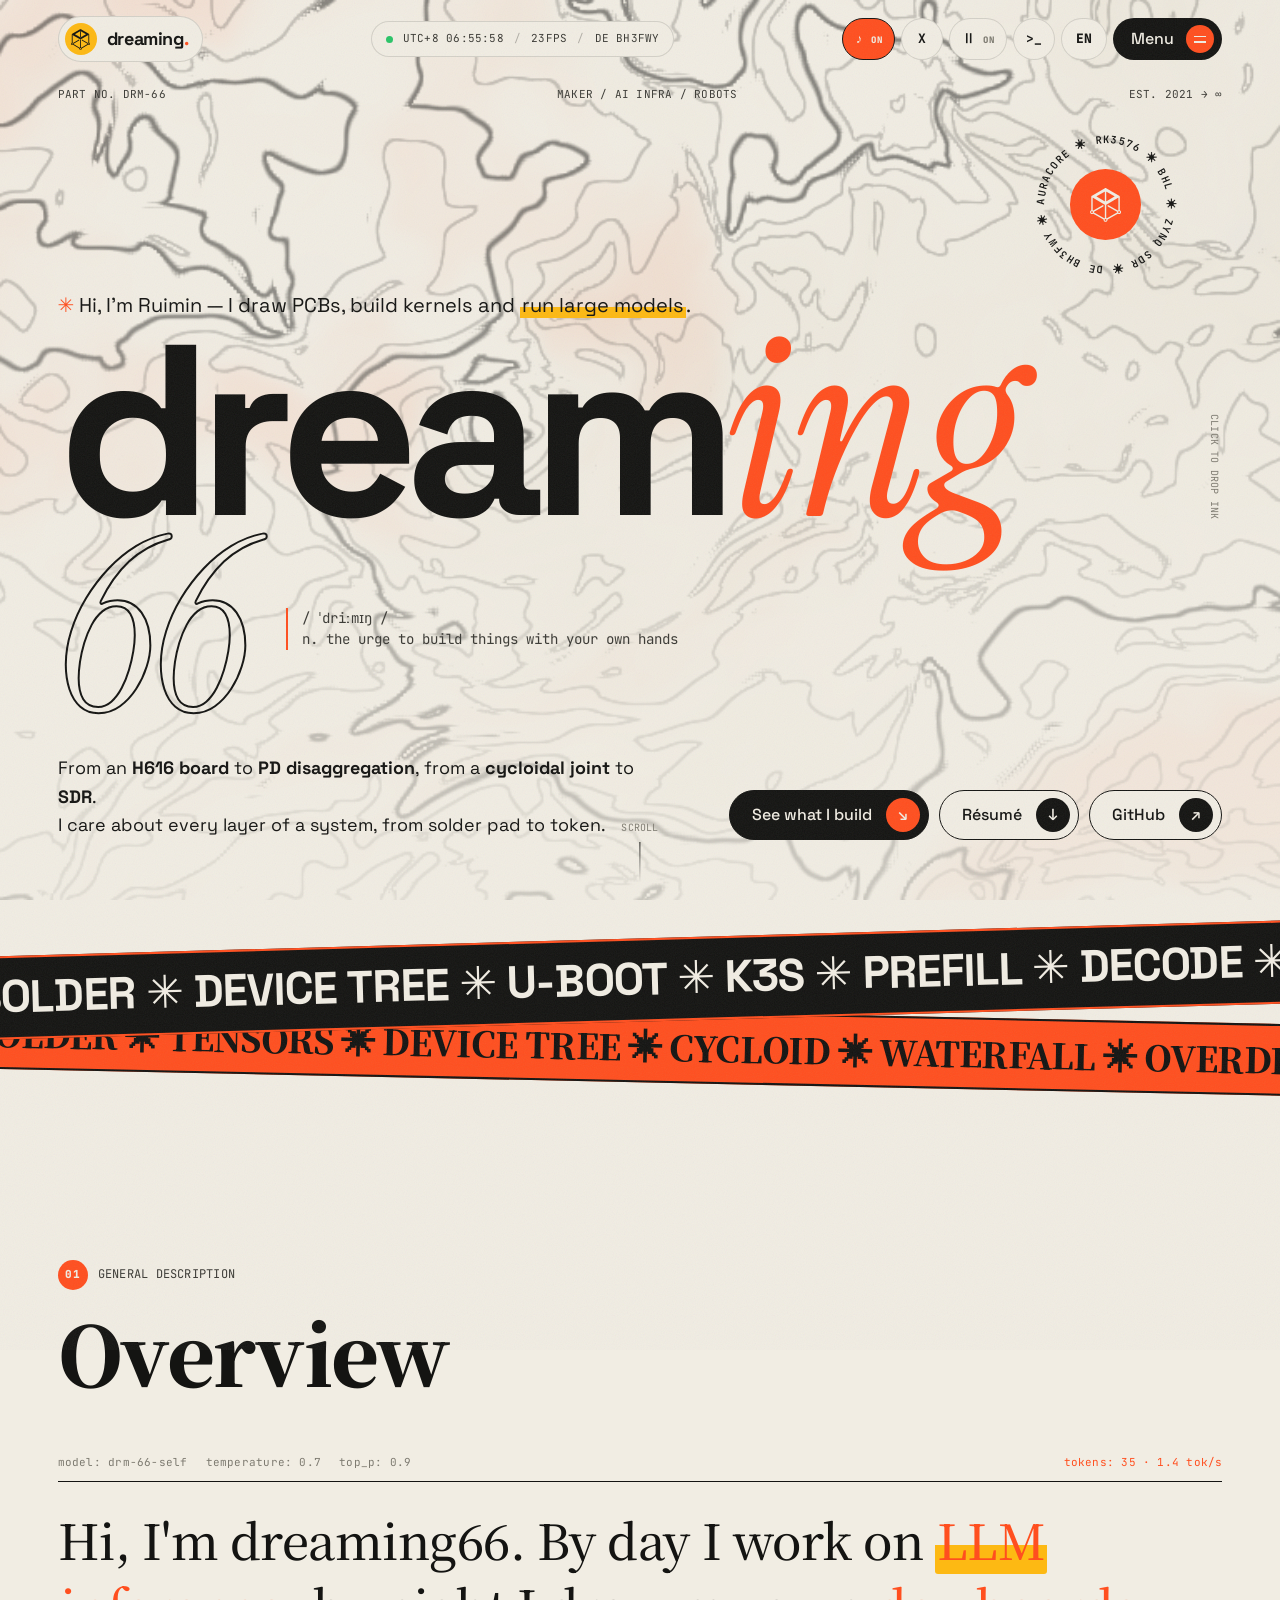
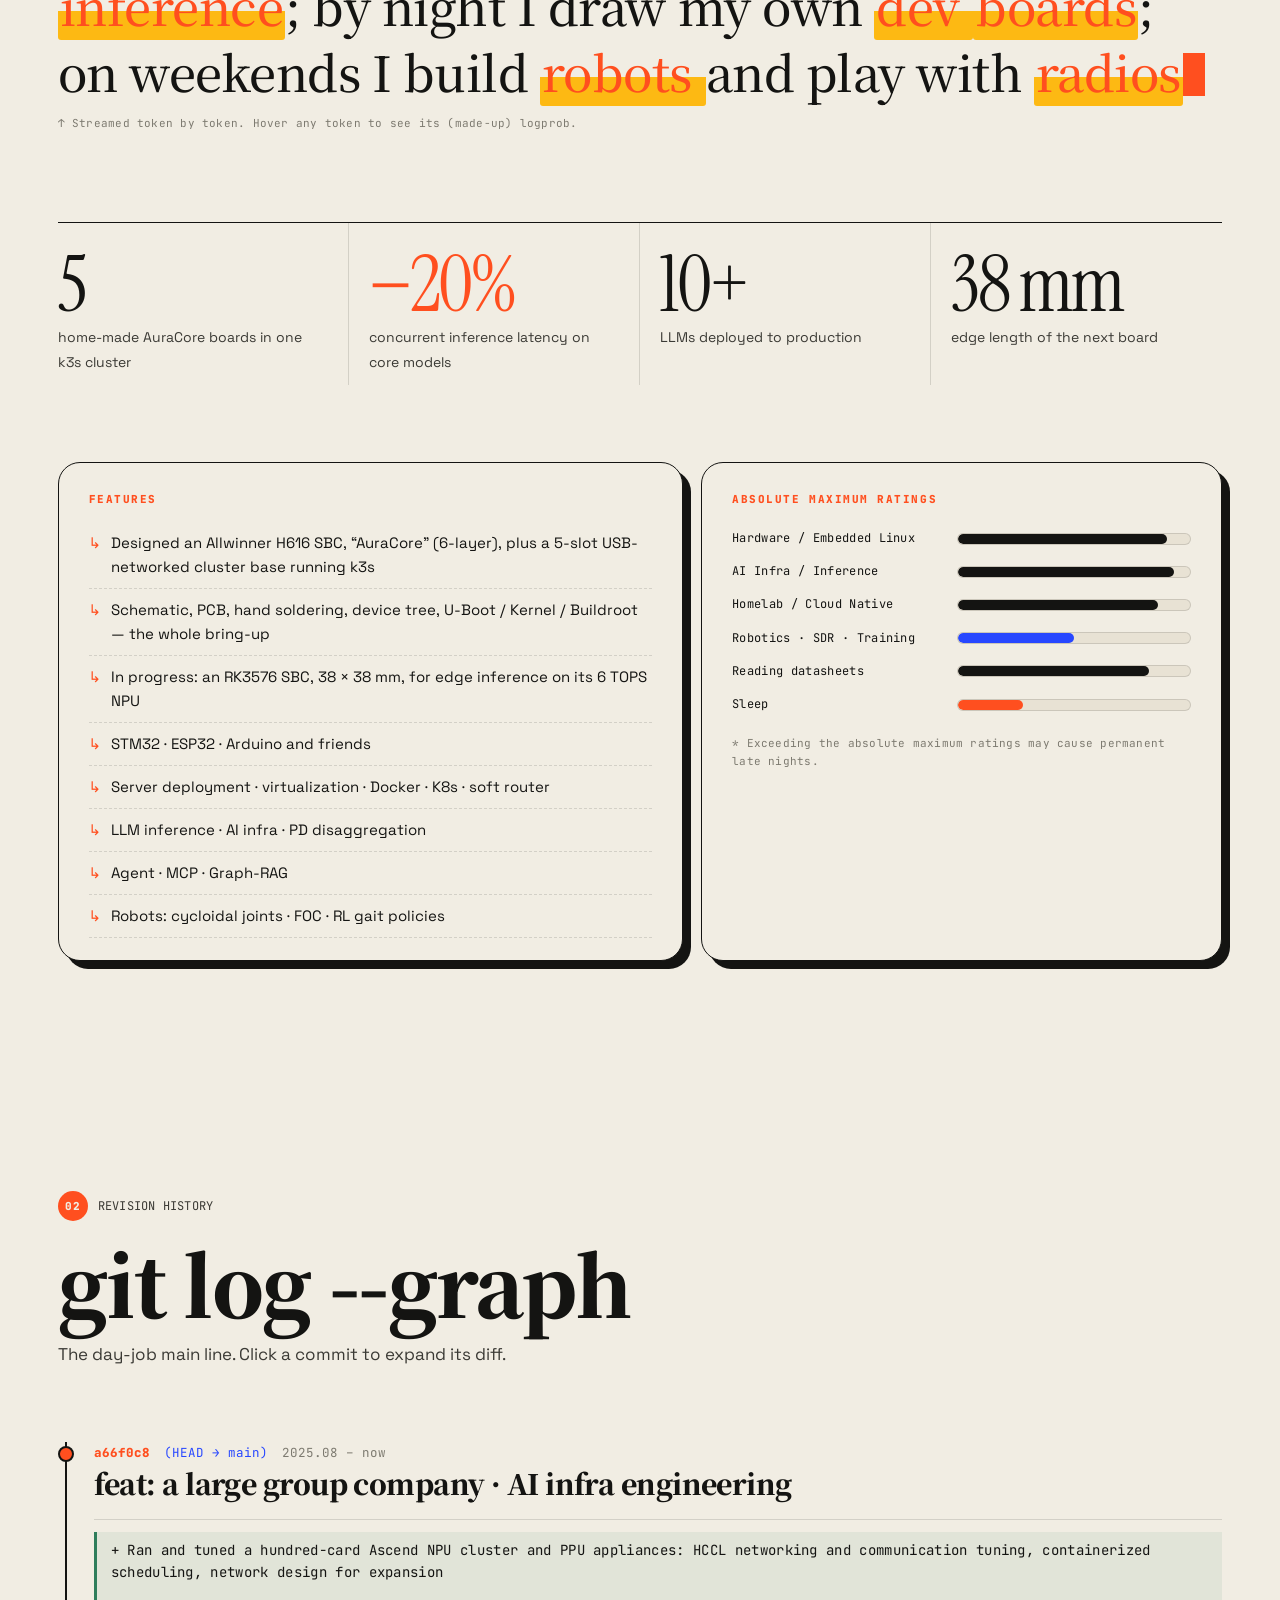
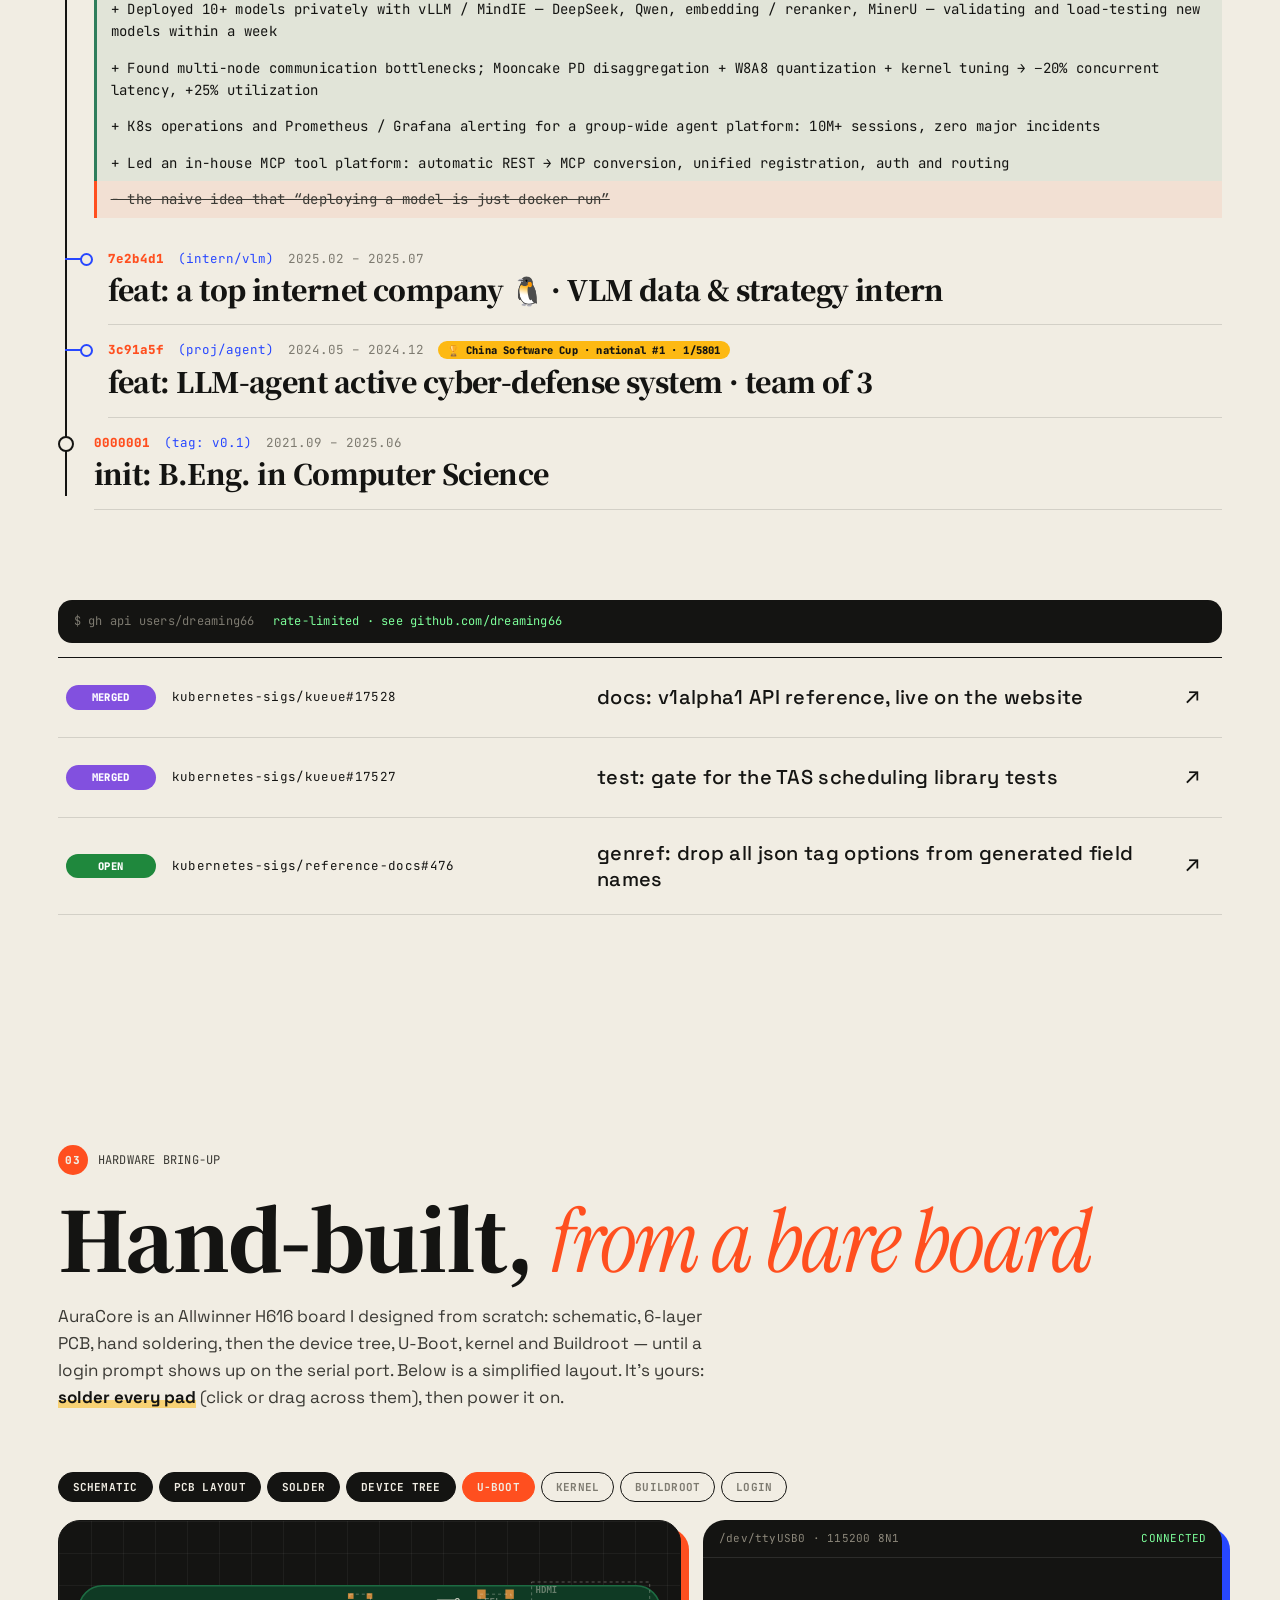
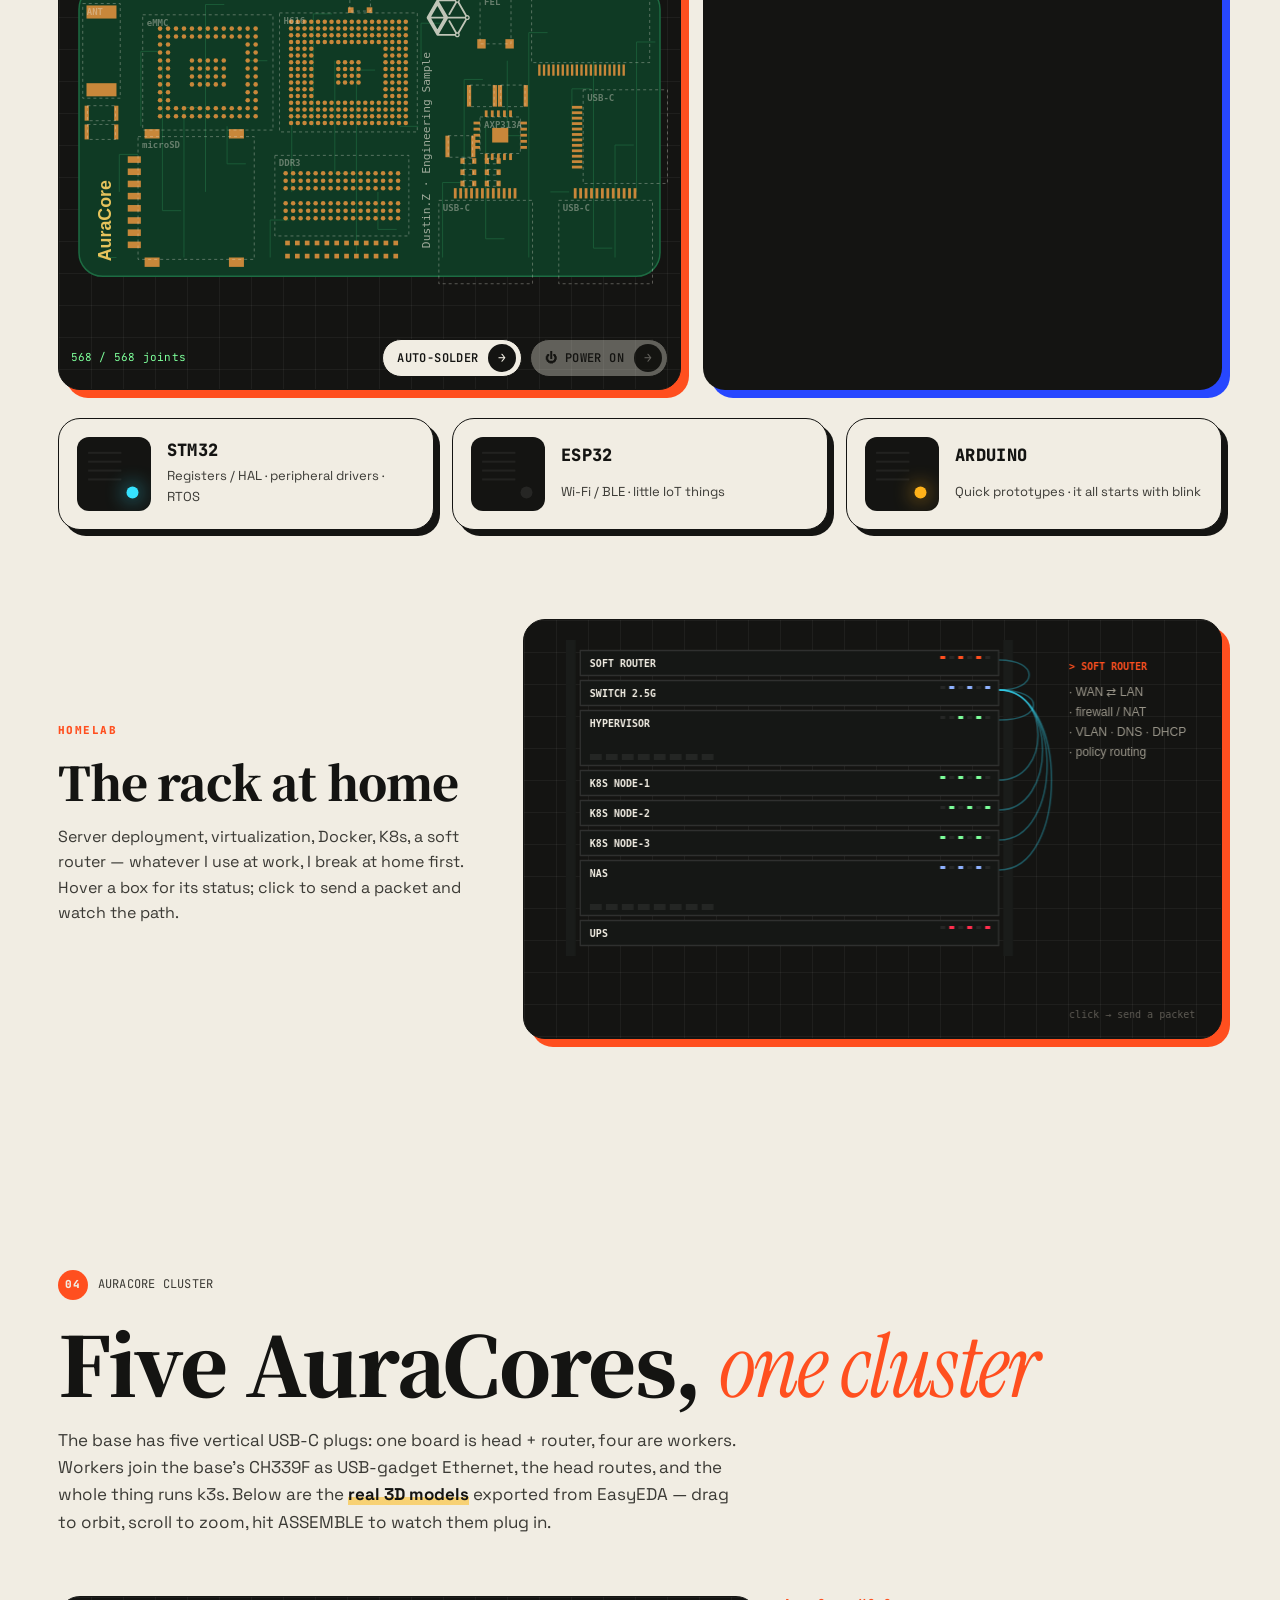
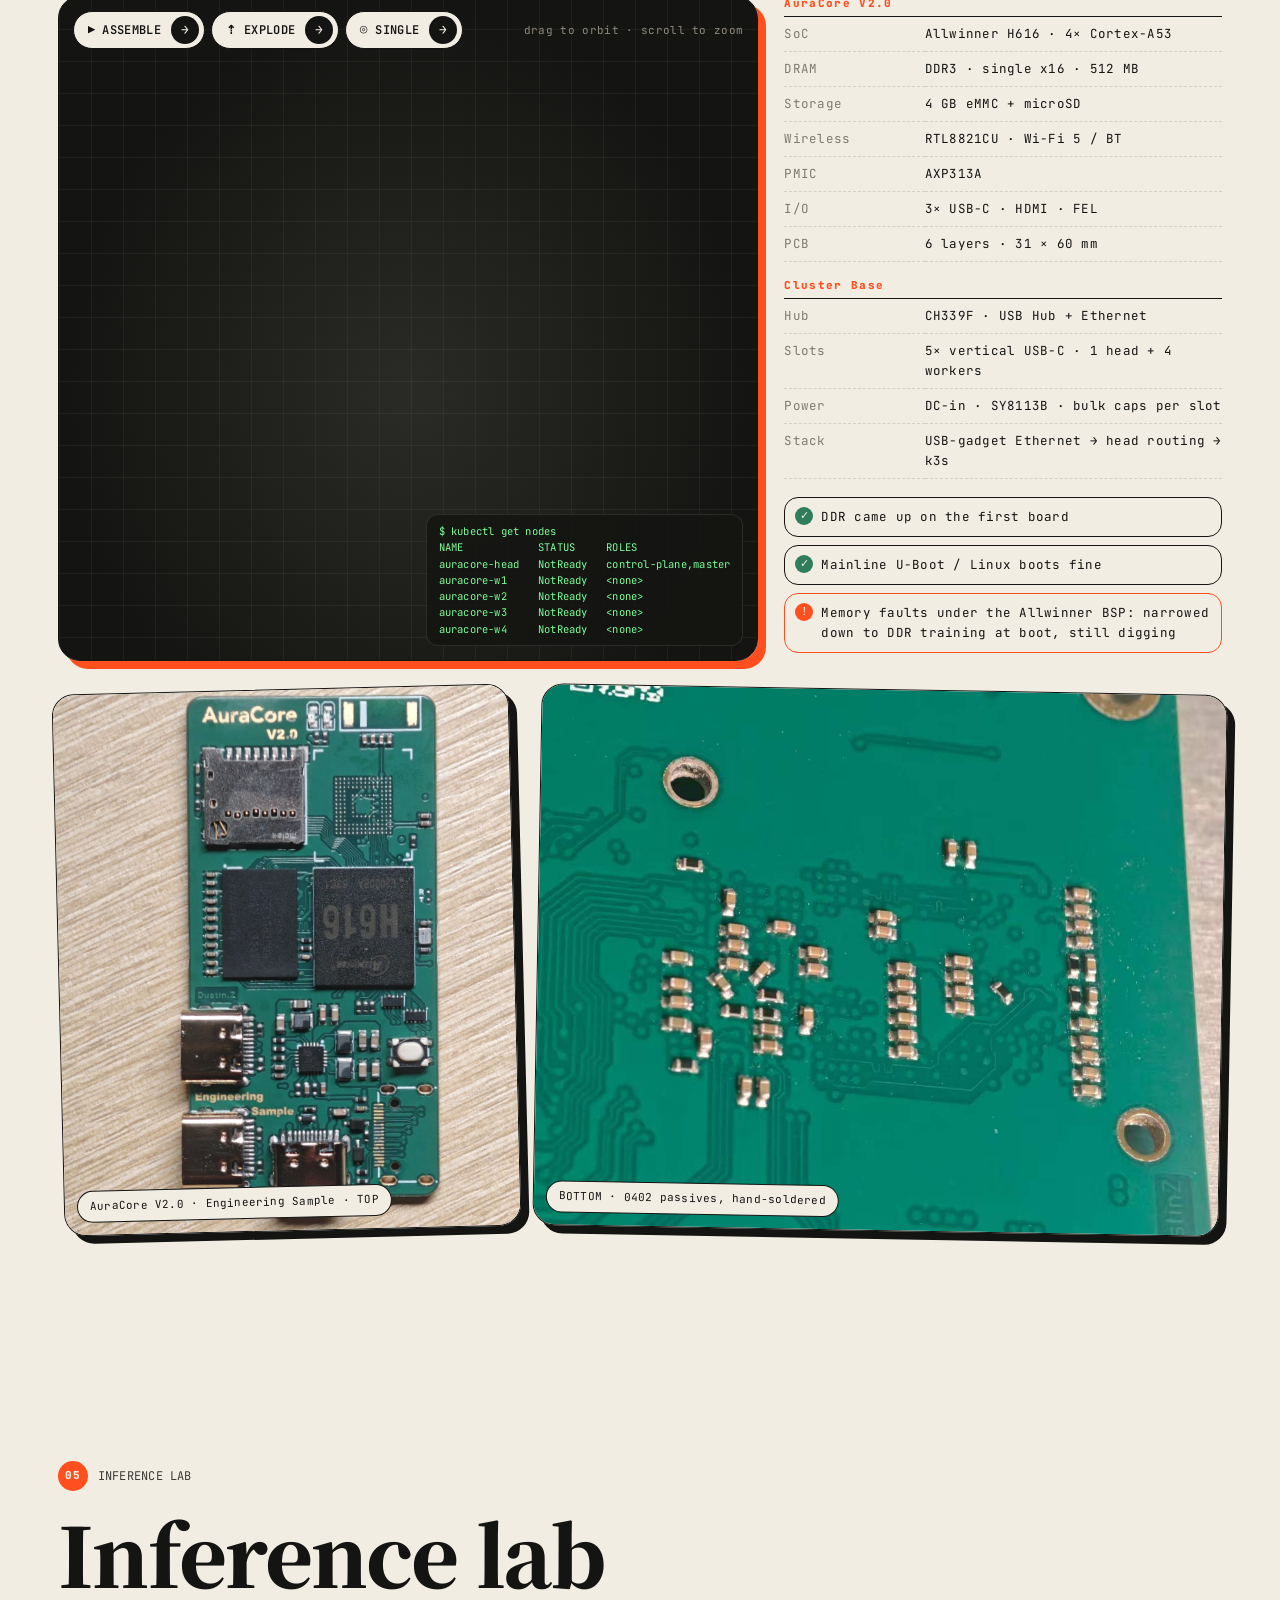
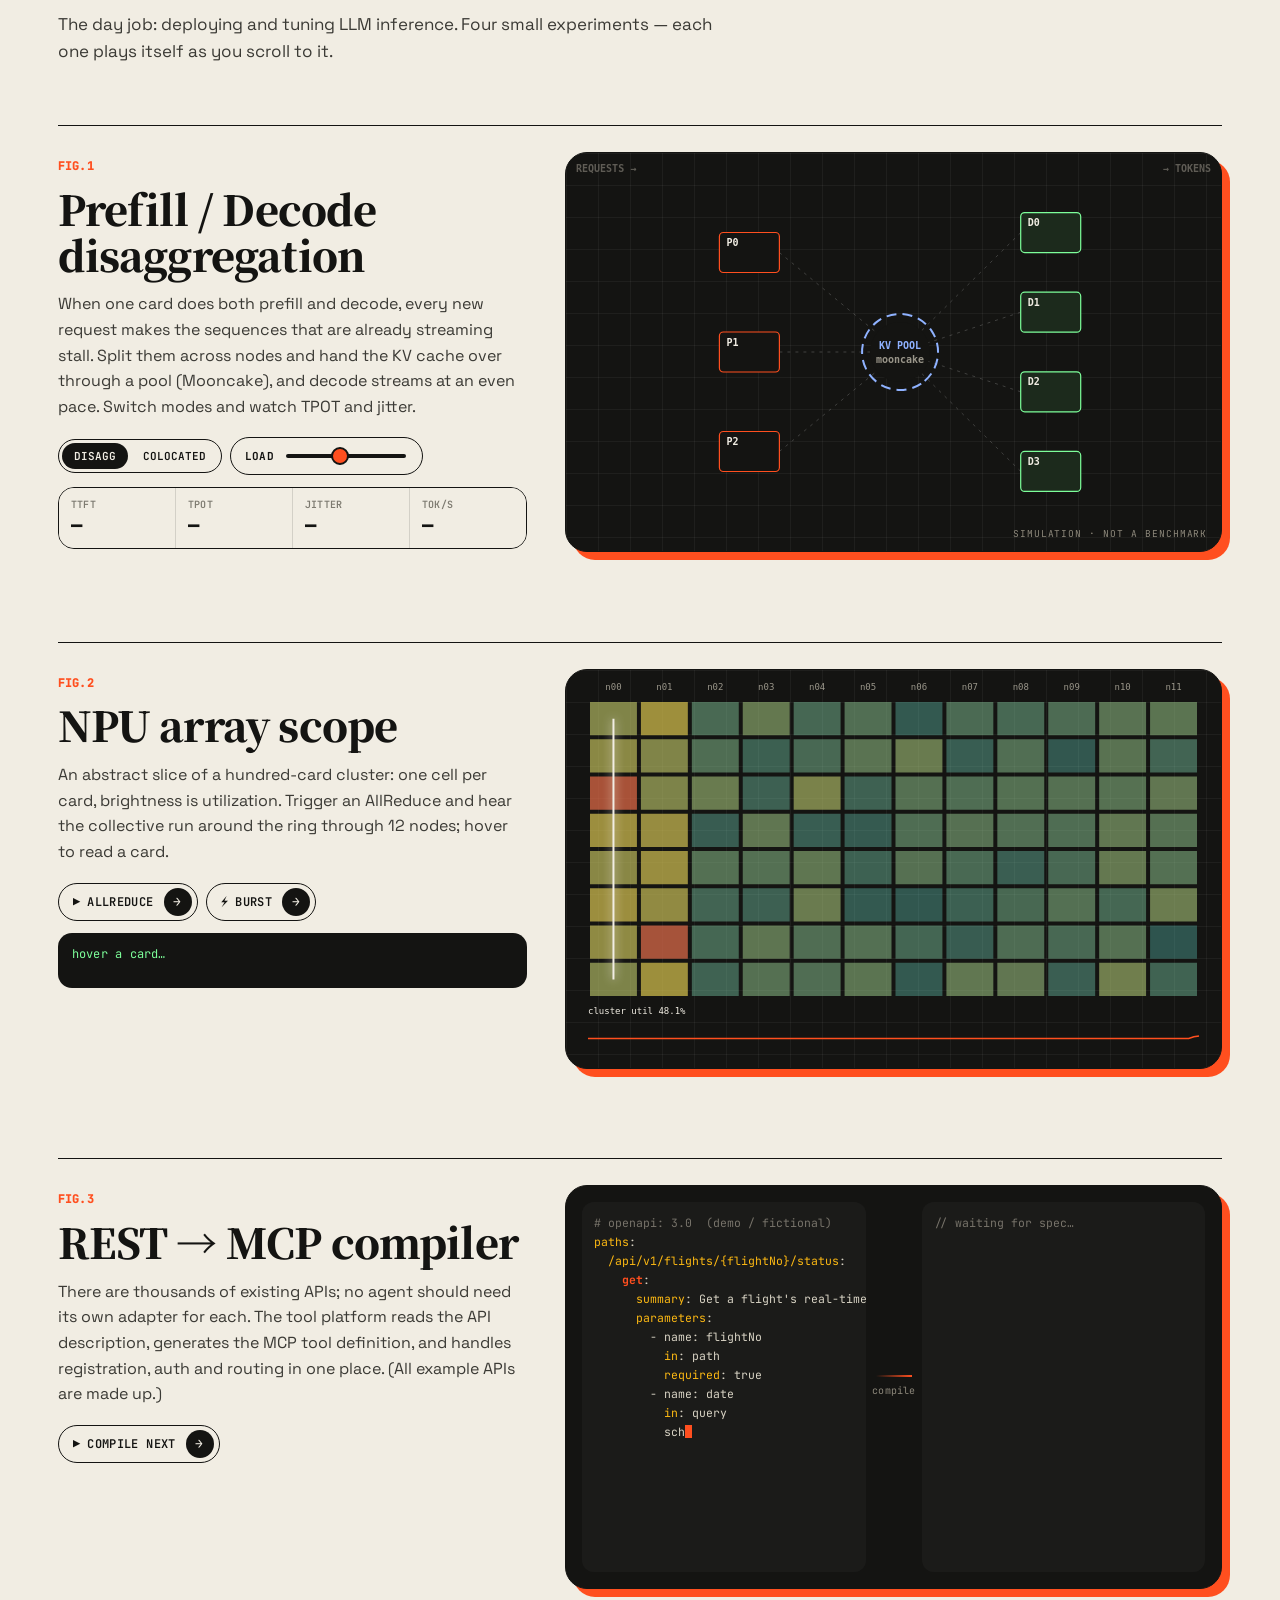
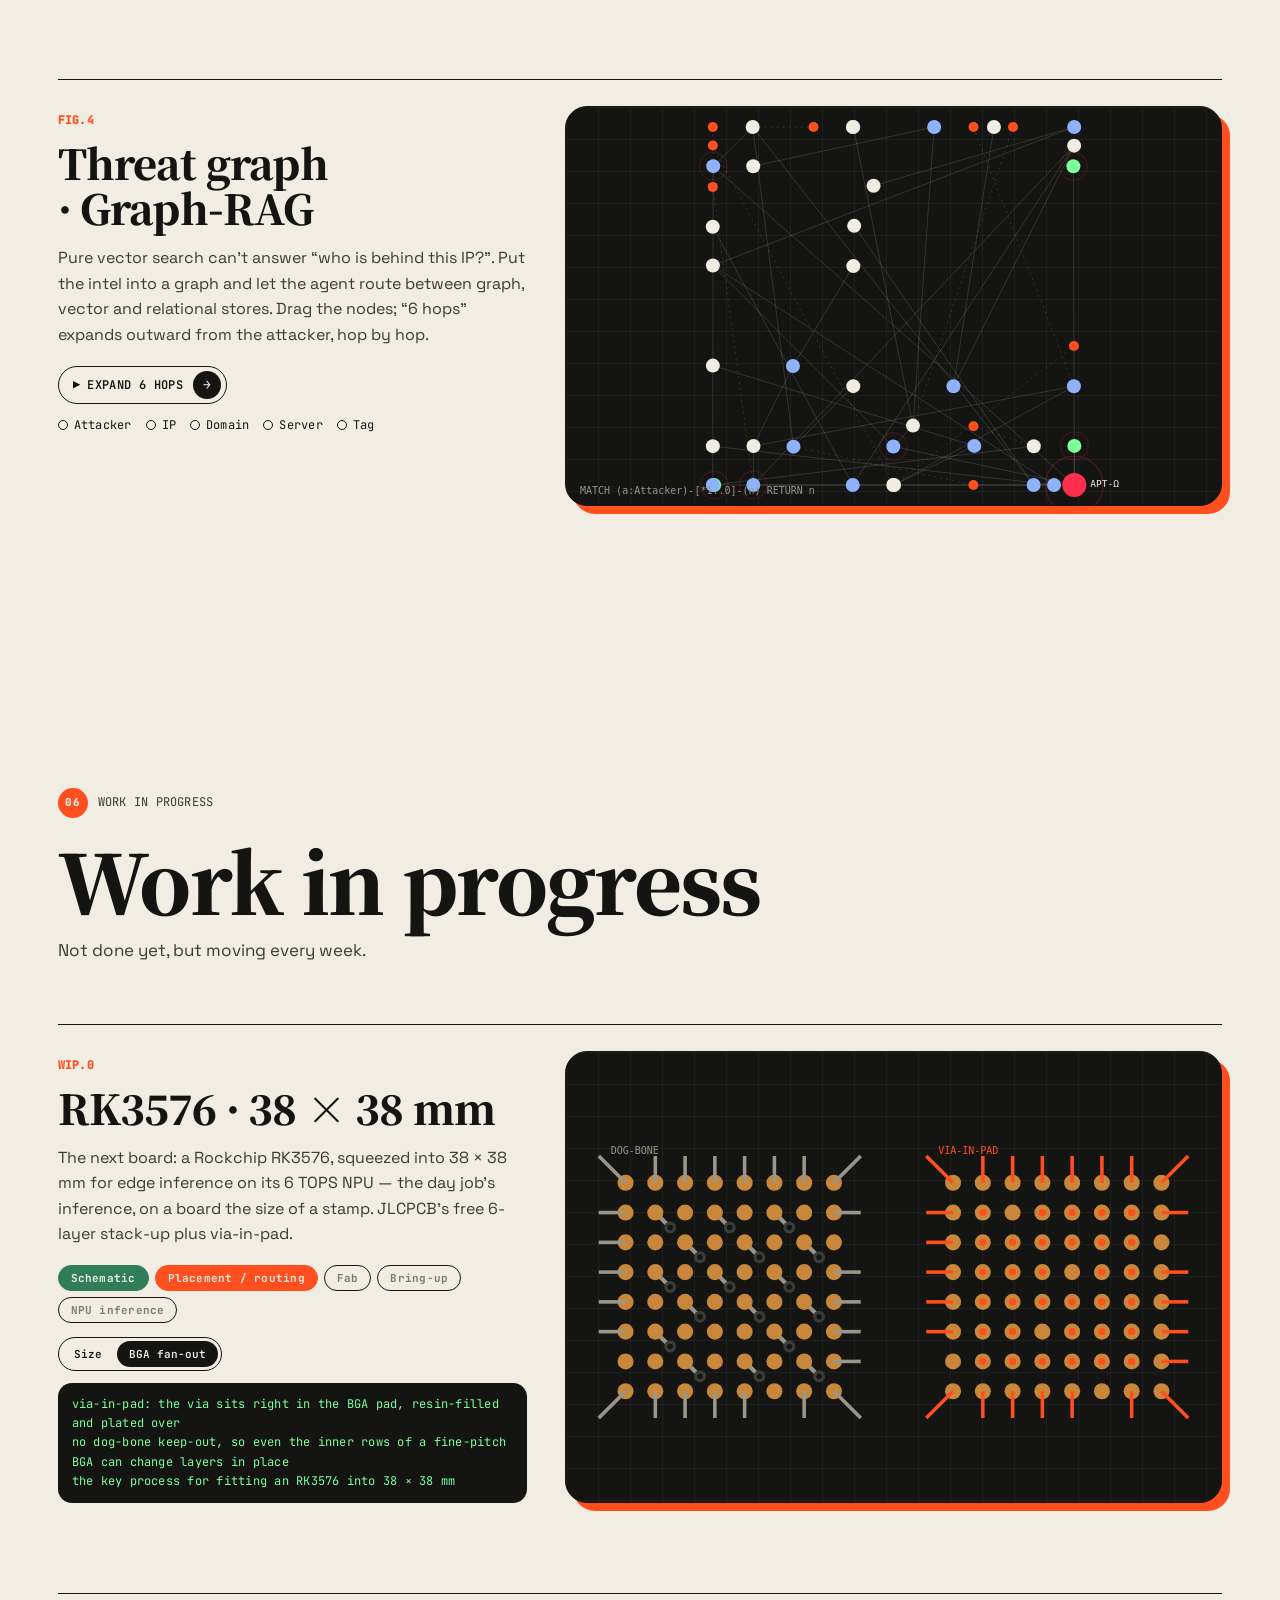
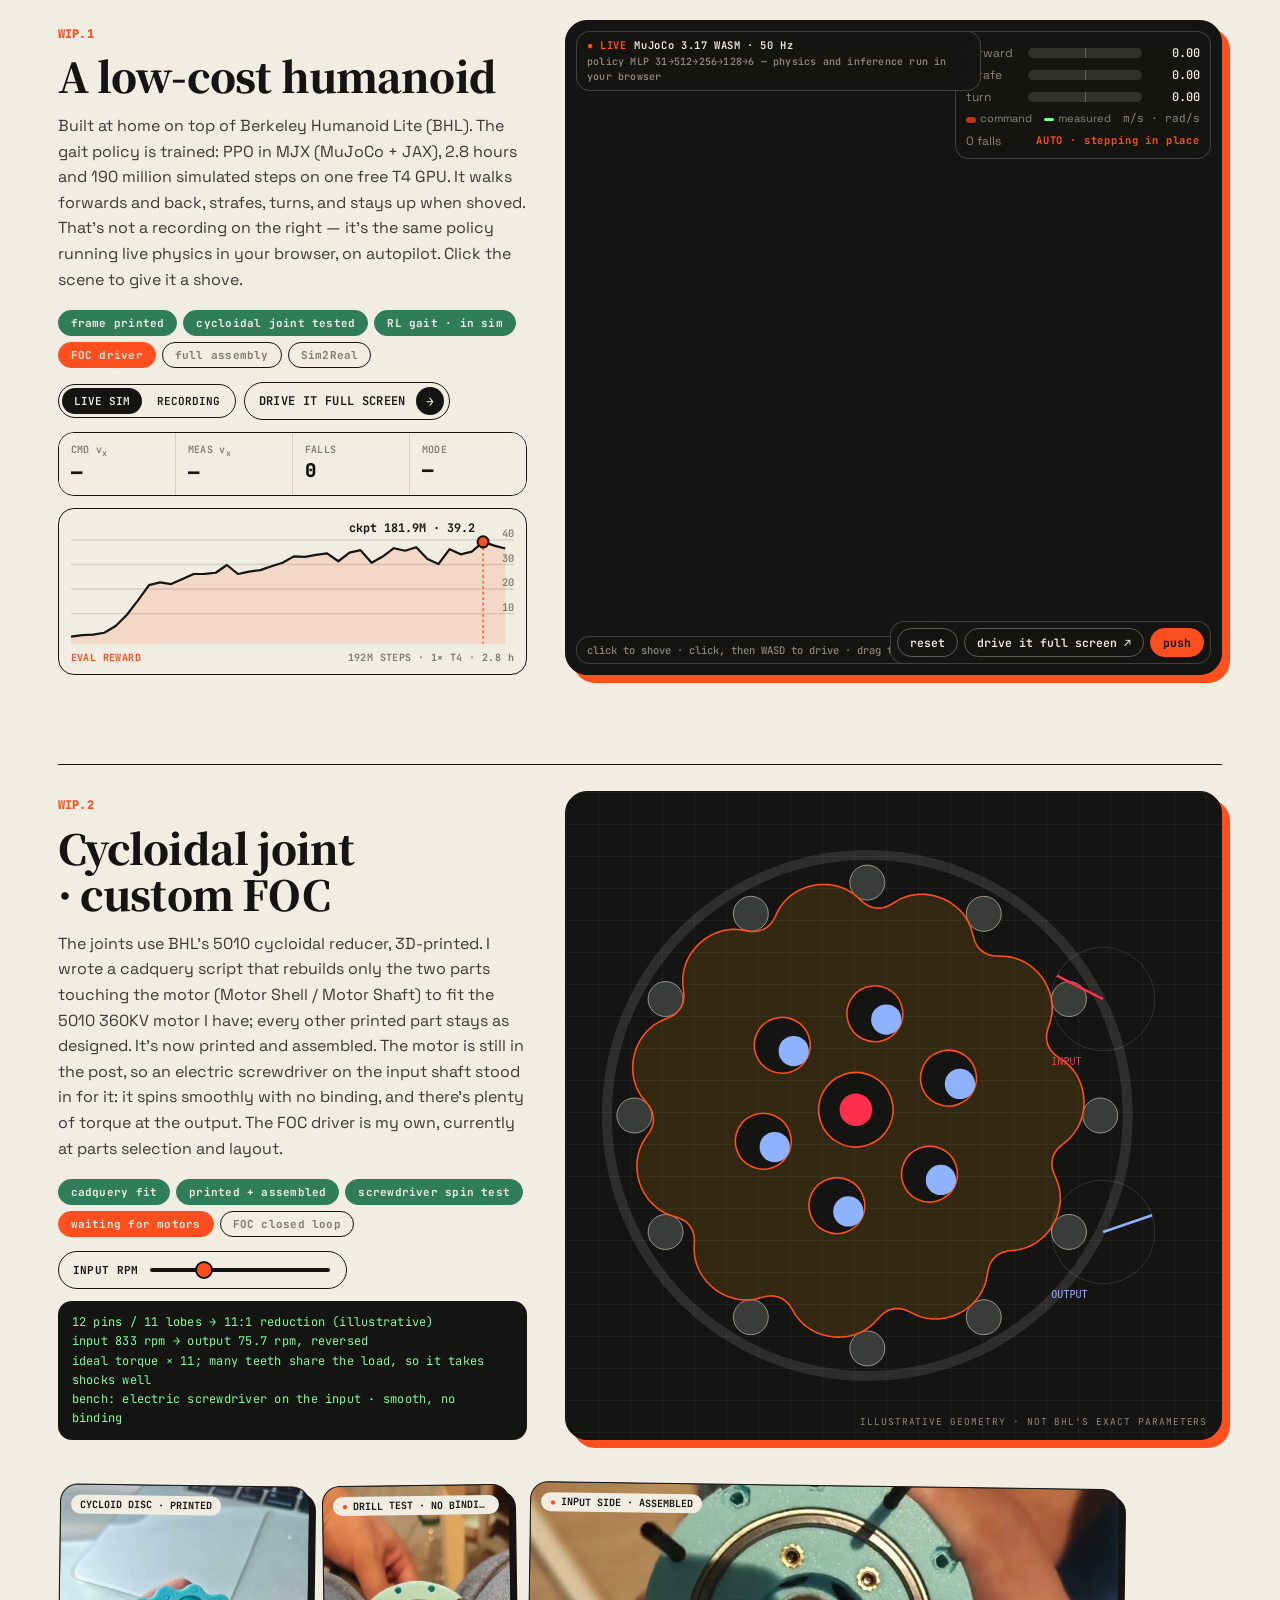
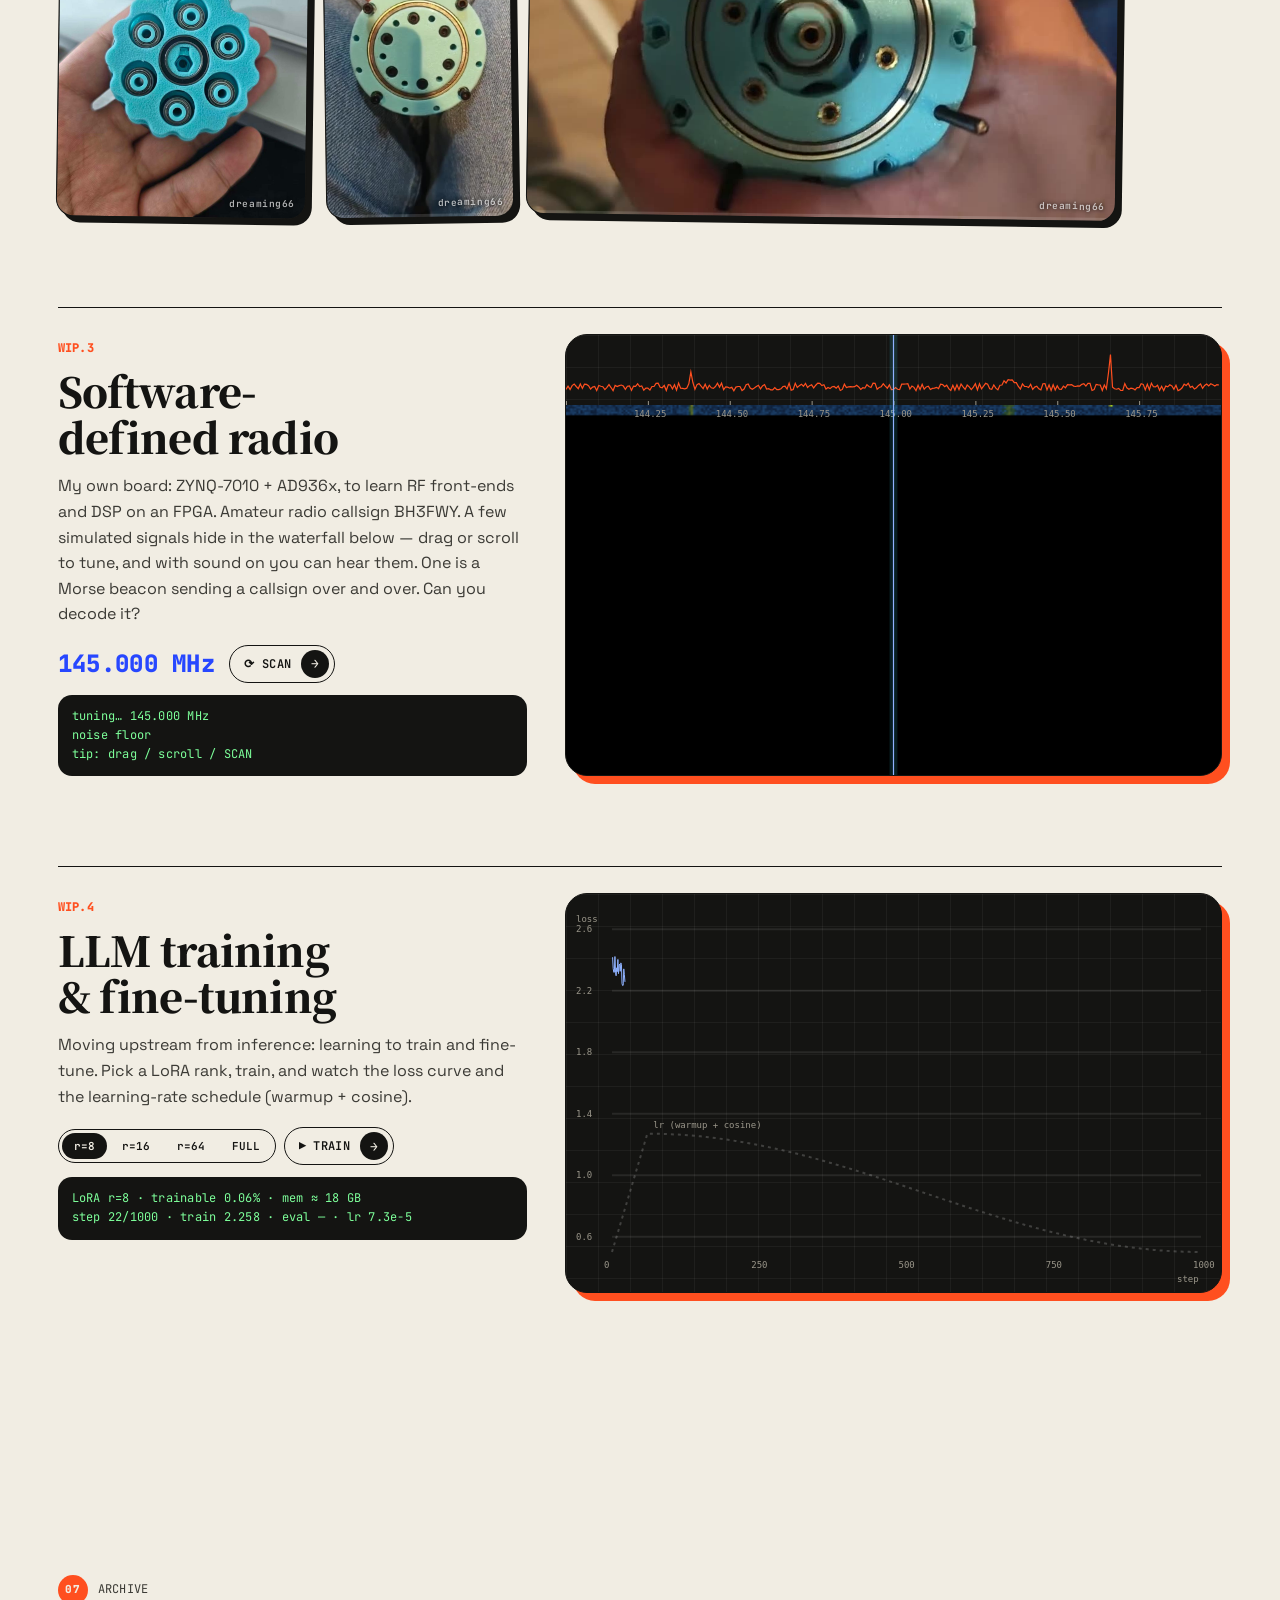
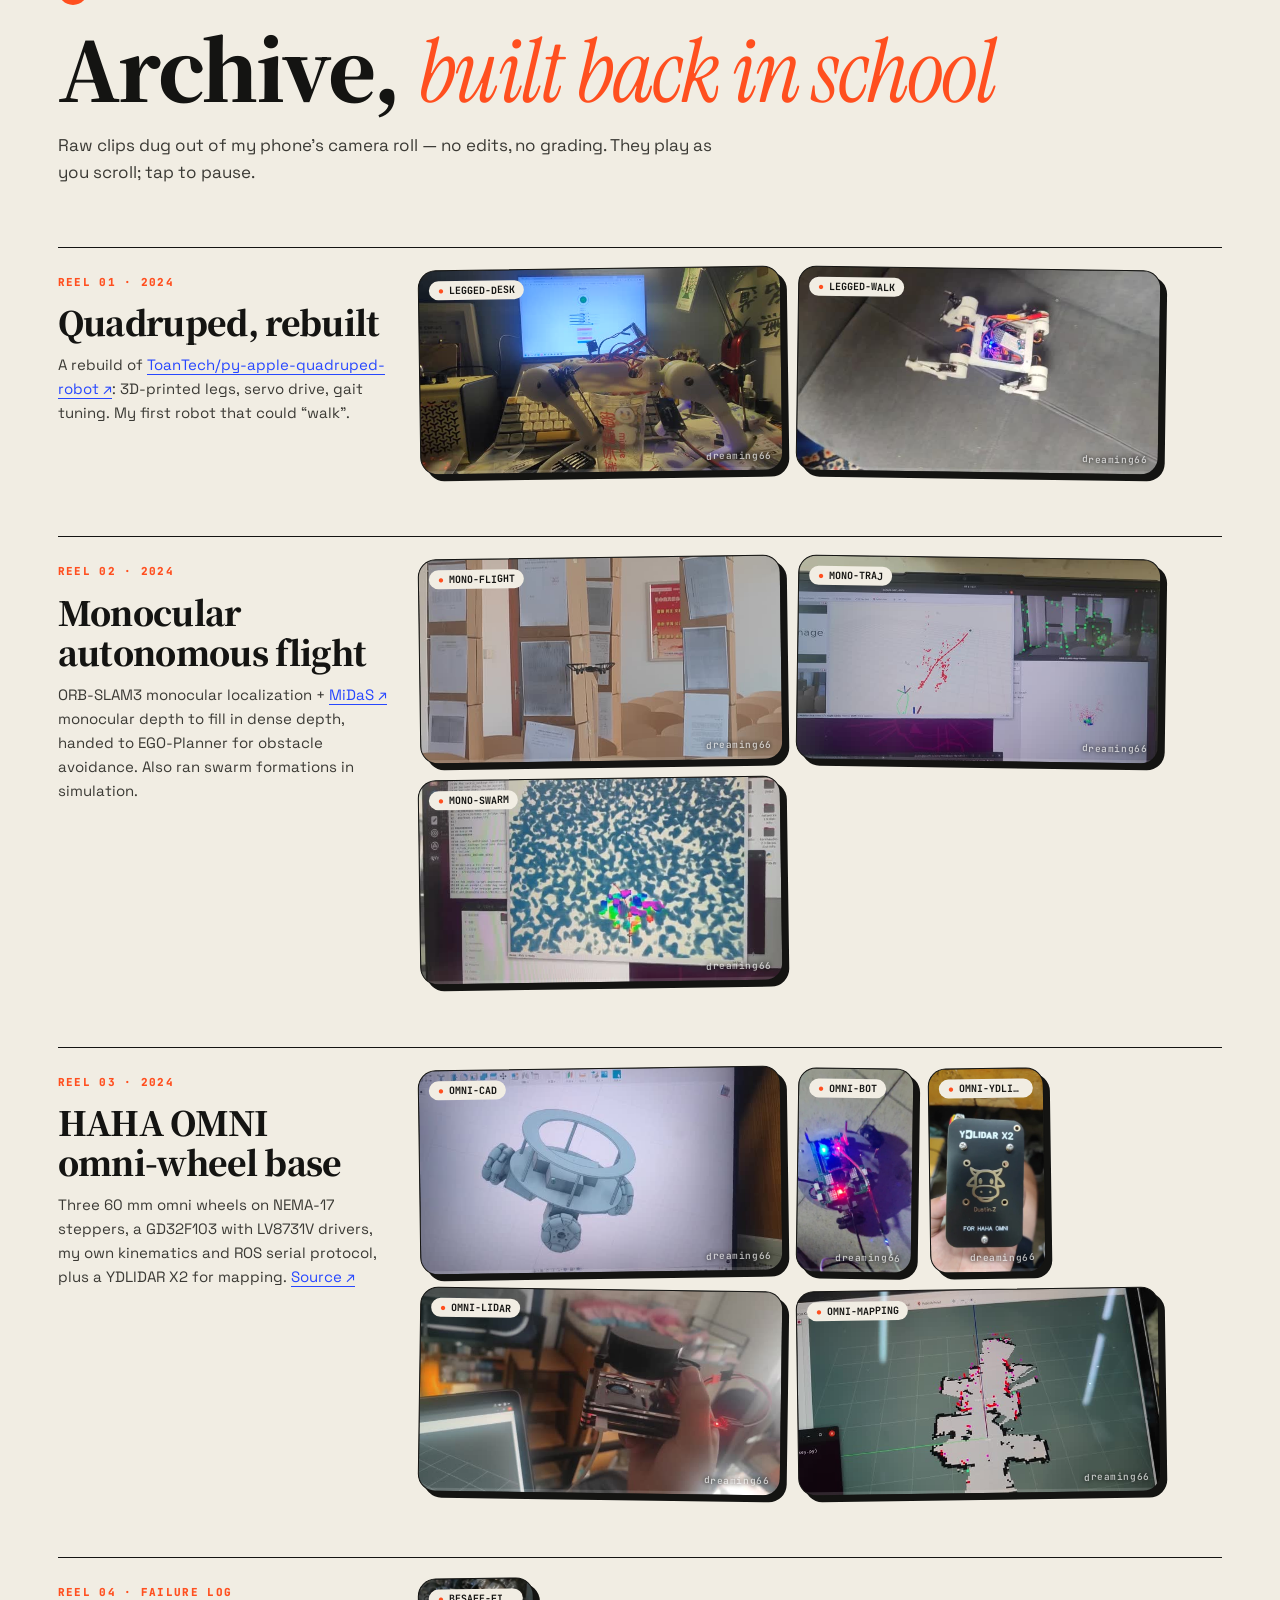
==== commit a574bf5d: "Experience moves up to §02 with a résumé button in the hero; archive clips pack two per row on deskt" ====
--- a/index.html
+++ b/index.html
@@ -6,6 +6,7 @@
   <meta name="color-scheme" content="light dark">
   <meta name="theme-color" content="#f1ede3" media="(prefers-color-scheme: light)">
   <meta name="theme-color" content="#11110f" media="(prefers-color-scheme: dark)">
+  <script>try{sessionStorage.getItem("d66-booted")&&document.documentElement.classList.add("seen")}catch(e){}</script>
   <title>dreaming66 · 从焊锡到张量</title>
   <meta name="description" content="dreaming66 的个人主页：手搓 Linux 开发板、AI Infra 与大模型推理、双足机器人与 SDR。">
   <meta property="og:title" content="DRM-66 · dreaming66">
@@ -21,7 +22,7 @@
   <link rel="apple-touch-icon" href="assets/brand/apple-touch-icon.png">
   <link rel="preload" href="assets/fonts/space-grotesk.woff2" as="font" type="font/woff2" crossorigin>
   <link rel="preload" href="assets/fonts/instrument-serif-italic.woff2" as="font" type="font/woff2" crossorigin>
-  <link rel="stylesheet" href="style.css?v=20261104b">
+  <link rel="stylesheet" href="style.css?v=20261109a">
 </head>
 <body class="gated">
   <svg class="sprite" aria-hidden="true" focusable="false"><defs><symbol id="d66-mark" viewBox="-99.3 -104 198.6 216.7"><path fill-rule="evenodd" d="M-91.1 37.6L-91.2 38.1L-91.5 38.4L-93.3 39.4L-94.5 40.3L-95.7 41.4L-96.7 42.6L-97.5 43.8L-98.2 45.2L-98.7 46.7L-99 48.5L-99.1 50L-99 51.5L-98.7 53.3L-98.1 54.8L-97.3 56.4L-96.5 57.7L-95.4 58.9L-94.1 60L-92.5 61L-90.5 61.9L-88.7 62.3L-86.6 62.5L-85.1 62.4L-83.3 62L-81.2 61.3L-79.1 60L-78.6 60L-78.1 60.1L-12.9 97.7L-12.6 98.1L-12.4 98.5L-12.5 100.6L-12.2 102.7L-11.8 104.2L-11.2 105.6L-10.2 107.2L-9.2 108.4L-7.9 109.7L-6.4 110.7L-5.1 111.4L-3.6 112L-2.1 112.3L-0.6 112.5L1.2 112.4L2.7 112.2L4.2 111.8L5.6 111.2L7.2 110.2L8.6 109L10 107.5L11 105.9L11.7 104.5L12.1 103L12.5 100.9L12.5 98.5L12.7 98L13 97.7L78.1 60.1L78.6 60L79.1 60L80.5 60.9L81.6 61.4L83 62L84.2 62.3L85.4 62.4L86.6 62.5L87.8 62.4L89.3 62.2L90.5 61.9L91.7 61.4L93 60.7L94.1 60L95.2 59.1L96.1 58.2L97 57L97.6 55.9L98.2 54.8L98.6 53.4L98.9 52.1L99.1 50.9L99.1 49.7L99 48.2L98.7 47L98.4 45.8L97.9 44.6L97.3 43.6L96.6 42.6L95.9 41.6L95 40.7L94 39.9L93 39.3L91.5 38.5L91.2 38.1L91.1 37.6L91.1-47.4L91-48.5L90.9-49.4L90.6-50.4L90.2-51.4L89.5-52.5L88.7-53.6L87.8-54.3L86.8-55.1L4.3-102.7L3.3-103.2L2.3-103.5L1.4-103.7L0.3-103.8L-0.8-103.8L-1.9-103.6L-2.9-103.3L-3.9-102.9L-86.6-55.2L-87.5-54.6L-88.4-53.9L-89.1-53.1L-89.7-52.2L-90.3-51L-90.7-50L-91-48.7L-91.1-47.6ZM5.1 88.6L4.7 88.2L4.5 87.5L4.5 3.3L4.7 2.7L5.1 2.3L80.3-41.2L80.9-41.3L81.5-41.2L81.9-40.7L82.1-40.1L82.1 37.5L82 38.1L81.6 38.5L80.4 39.1L79.1 39.9L78.6 40L78.1 39.9L18.9 5.8L17.9 5.5L16.8 5.4L15.8 5.6L14.8 6.1L14 6.7L13.3 7.5L12.9 8.5L12.7 9.5L12.7 10.8L13.1 11.9L13.8 12.9L14.8 13.7L73.6 47.7L74 48.1L74.2 48.6L74.1 50L74.2 51.3L74 51.9L73.6 52.3L8.5 89.9L8 90L7.5 90L6.2 89.1ZM6.2-19.6L5.6-19.5L5.1-19.7L4.7-20.1L4.5-20.7L4.5-79.3L4.6-79.8L4.9-80.2L5.2-80.4L5.7-80.5L6.3-80.4L57.1-51L57.5-50.6L57.7-50L57.5-49.4L57.1-49ZM-81.5 38.6L-81.9 38.2L-82.1 37.5L-82.1-40.1L-82-40.6L-81.7-41L-81.4-41.2L-80.9-41.3L-80.3-41.2L-5.1 2.3L-4.7 2.7L-4.5 3.3L-4.5 87.5L-4.7 88.2L-5.1 88.6L-6.2 89.1L-7.4 89.9L-8 90L-8.5 89.9L-73.6 52.3L-74 51.9L-74.2 51.4L-74.1 50L-74.2 48.5L-74 48.1L-73.6 47.7L-14.4 13.5L-13.7 12.7L-13.1 11.8L-12.7 10.8L-12.7 9.7L-12.8 8.7L-13.2 7.7L-13.9 6.8L-14.7 6.1L-15.8 5.6L-17 5.4L-18.2 5.5L-19.3 5.9L-78.1 39.9L-78.6 40L-79.1 39.9L-80.4 39.1ZM-57.2-49L-57.6-49.4L-57.7-50L-57.5-50.6L-57.1-51L-6.3-80.4L-5.9-80.5L-5.4-80.5L-5-80.3L-4.7-79.9L-4.5-79.3L-4.5-20.7L-4.7-20.1L-5.1-19.7L-5.7-19.5L-6.3-19.6ZM-80.9 50.4L-81.1 51.5L-81.5 52.6L-82.1 53.5L-82.8 54.4L-83.8 55L-84.8 55.5L-85.9 55.7L-87 55.7L-88.1 55.5L-89.2 55.1L-90.1 54.5L-91 53.8L-91.6 52.8L-92.1 51.8L-92.3 50.7L-92.3 49.6L-92.1 48.5L-91.7 47.4L-91.1 46.5L-90.4 45.6L-89.4 45L-88.4 44.5L-87.3 44.3L-86.2 44.3L-85.1 44.5L-84 44.9L-83.1 45.5L-82.2 46.2L-81.6 47.2L-81.1 48.2L-80.9 49.3ZM5.7 100.3L5.6 101.4L5.2 102.5L4.6 103.4L3.9 104.3L3 104.9L1.9 105.4L0.8 105.7L-0.3 105.7L-1.4 105.6L-2.5 105.2L-3.4 104.6L-4.3 103.9L-4.9 103L-5.4 101.9L-5.7 100.8L-5.7 99.7L-5.6 98.6L-5.2 97.5L-4.6 96.6L-3.9 95.7L-3 95.1L-1.9 94.6L-0.8 94.3L0.3 94.3L1.4 94.4L2.5 94.8L3.4 95.4L4.3 96.1L4.9 97L5.4 98.1L5.7 99.2ZM92.4 50.1L92.2 51.3L91.9 52.3L91.3 53.3L90.6 54.2L89.7 54.9L88.7 55.4L87.6 55.7L86.5 55.7L85.3 55.6L84.3 55.3L83.3 54.7L82.4 54L81.7 53.1L81.2 52.1L80.9 51L80.9 49.9L81 48.7L81.3 47.7L81.9 46.7L82.6 45.8L83.5 45.1L84.5 44.6L85.6 44.3L86.7 44.3L87.9 44.4L88.9 44.7L89.9 45.3L90.8 46L91.5 46.9L92 47.9L92.3 49Z"/></symbol><symbol id="d66-lid" viewBox="-99.3 -104 198.6 216.7"><path fill-rule="evenodd" d="M91.1-47.4L91-48.5L90.8-49.6L90.4-50.8L90-51.8L89.4-52.7L88.6-53.6L87.7-54.4L86.8-55.1L4.3-102.7L3.3-103.2L2.3-103.5L1-103.7L-0.1-103.8L-1.2-103.7L-2.3-103.5L-3.5-103.1L-4.5-102.6L-86.8-55.1L-87.7-54.4L-88.6-53.6L-89.4-52.7L-90-51.8L-90.4-50.8L-90.8-49.6L-91-48.5L-91.1-47.3L-80.3-41.2L0 5.3ZM-58.9-50L0-84L58.9-50L0-16Z"/></symbol><symbol id="d66-body" viewBox="-99.3 -104 198.6 216.7"><path fill-rule="evenodd" d="M-91.1 37.7L-91.2 38.1L-91.5 38.4L-93 39.3L-94.3 40.2L-95.6 41.4L-96.6 42.5L-97.5 43.8L-98.2 45.2L-98.7 46.7L-99 48.2L-99.1 50L-99 51.5L-98.7 53.1L-98.2 54.8L-97.5 56.2L-96.6 57.5L-95.5 58.8L-94.3 59.9L-92.5 61L-90.8 61.8L-88.8 62.3L-86.9 62.5L-85.1 62.4L-83.3 62L-81.2 61.3L-79.1 60L-78.6 60L-78.1 60.1L-12.9 97.7L-12.6 98.1L-12.4 98.5L-12.5 100.6L-12.2 102.7L-11.8 104.2L-11.2 105.6L-10.2 107.2L-9.2 108.4L-7.9 109.7L-6.4 110.7L-5.1 111.4L-3.6 112L-2.1 112.3L-0.6 112.5L0.9 112.5L2.4 112.3L3.9 111.9L5.3 111.3L7 110.4L8.6 109.1L9.8 107.7L10.9 106.2L11.7 104.5L12.1 103L12.5 100.9L12.5 98.5L12.7 98L13 97.7L78.1 60.1L78.6 60L79.1 60L80.5 60.9L81.6 61.4L83 62L84.2 62.3L85.4 62.4L86.6 62.5L87.8 62.4L89.3 62.2L90.5 61.9L91.7 61.4L93 60.7L94.1 60L95.2 59.1L96.1 58.2L97 57L97.6 55.9L98.2 54.8L98.6 53.6L98.9 52.2L99.1 50.9L99.1 49.7L99 48.5L98.7 47L98.4 45.8L97.9 44.7L97.3 43.6L96.6 42.6L95.9 41.6L95 40.7L94 39.9L93 39.3L91.5 38.5L91.2 38.1L91.1 37.6L91.1-47.3L80.6-41.3L81.2-41.3L81.6-41.1L82-40.6L82.1-40.1L82.1 37.5L82 38.1L81.6 38.5L80.4 39.1L79.1 39.9L78.6 40L78.1 39.9L19 5.8L18.3 5.5L17.4 5.4L16.6 5.4L15.9 5.6L15.1 5.9L14.4 6.3L13.8 6.9L13.3 7.6L12.9 8.3L12.7 9.1L12.6 10L12.7 10.8L13 11.6L13.4 12.4L13.9 13L14.5 13.6L73.6 47.7L74 48.1L74.1 48.5L74.1 50L74.2 51.4L74 51.9L73.6 52.3L8.4 89.9L8 90L7.5 89.9L6.2 89.1L5.1 88.6L4.7 88.2L4.5 87.6L4.5 3.3L4.6 2.8L4.8 2.5L0 5.3L-4.8 2.5L-4.6 2.8L-4.5 3.3L-4.5 87.6L-4.7 88.1L-5 88.5L-6.2 89.1L-7.4 89.9L-7.7 90L-8.1 90L-8.5 89.9L-73.6 52.3L-74 51.9L-74.2 51.4L-74.1 50L-74.1 48.5L-74 48.1L-73.6 47.7L-14.5 13.6L-13.9 13L-13.4 12.4L-13 11.6L-12.7 10.8L-12.6 10L-12.7 9.1L-12.9 8.3L-13.3 7.6L-13.8 6.9L-14.4 6.3L-15 5.9L-15.8 5.6L-16.6 5.4L-17.4 5.4L-18.3 5.5L-19 5.8L-78.1 39.9L-78.6 40L-79.1 39.9L-80.4 39.1L-81.6 38.5L-82 38.1L-82.1 37.5L-82.1-40.1L-82-40.7L-81.6-41.1L-81.2-41.3L-80.6-41.3L-91.1-47.3ZM-80.9 50.6L-81.1 51.7L-81.5 52.7L-82.2 53.6L-83 54.4L-83.9 55.1L-84.9 55.5L-86 55.7L-87.2 55.7L-88.3 55.5L-89.3 55.1L-90.3 54.4L-91 53.6L-91.7 52.7L-92.1 51.7L-92.3 50.6L-92.3 49.4L-92.1 48.3L-91.7 47.3L-91 46.4L-90.3 45.6L-89.3 44.9L-88.3 44.5L-87.2 44.3L-86 44.3L-84.9 44.5L-83.9 44.9L-83 45.6L-82.2 46.4L-81.5 47.3L-81.1 48.3L-80.9 49.4ZM5.7 100.4L5.5 101.5L5.1 102.6L4.5 103.5L3.8 104.4L2.8 105L1.8 105.5L0.7 105.7L-0.4 105.7L-1.5 105.5L-2.6 105.1L-3.5 104.5L-4.4 103.8L-5 102.8L-5.5 101.8L-5.7 100.7L-5.7 99.6L-5.5 98.5L-5.1 97.4L-4.5 96.5L-3.8 95.6L-2.8 95L-1.8 94.5L-0.7 94.3L0.4 94.3L1.5 94.5L2.6 94.9L3.5 95.5L4.4 96.2L5 97.2L5.5 98.2L5.7 99.3ZM92.3 50.3L92.2 51.4L91.8 52.5L91.2 53.4L90.5 54.3L89.6 54.9L88.5 55.4L87.4 55.7L86.3 55.7L85.2 55.6L84.1 55.2L83.2 54.6L82.3 53.9L81.7 53L81.2 51.9L80.9 50.8L80.9 49.7L81 48.6L81.4 47.5L82 46.6L82.7 45.7L83.6 45.1L84.7 44.6L85.8 44.3L86.9 44.3L88 44.4L89.1 44.8L90 45.4L90.9 46.1L91.5 47L92 48.1L92.3 49.2ZM-57.2-49L-57.6-49.5L-57.7-50L-57.5-50.6L-57.1-51L-58.9-50L0-16L58.9-50L0-84L-6.3-80.4L-5.7-80.5L-5.1-80.4L-4.7-79.9L-4.5-79.3L-4.5-20.7L-4.6-20.1L-5.1-19.7L-5.7-19.5L-6.3-19.6ZM6.2-19.6L5.6-19.5L5-19.7L4.6-20.1L4.5-20.7L4.5-79.3L4.6-79.8L4.9-80.2L5.2-80.4L5.7-80.5L6.3-80.4L57.1-51L57.5-50.6L57.7-50L57.5-49.4L57.1-49Z"/></symbol><symbol id="d66-dustinz" viewBox="159.1 208 198.1 37.6"><path d="M190.5 210.3 L190.5 237.3 Q190.5 241.8 188.4 243.7 Q186.3 245.6 182.6 245.6 L159.1 245.6 L159.1 238.3 L161.7 238.3 L161.7 217.5 L159.1 217.5 L159.1 210.3 L190.5 210.3 Z M182.2 238.3 L182.2 217.5 L170 217.5 L170 238.3 L182.2 238.3 M214 245.6 L196.2 245.6 L196.2 219.3 L204.9 219.3 L204.9 239.2 L213.1 239.2 L213.1 219.3 L221.7 219.3 L221.7 237.6 Q221.7 240.8 220.8 242.6 Q219.9 244.3 218.2 245 Q216.6 245.6 214 245.6 M236.2 238 L236.2 240.3 L245.5 240.3 L245.5 234.8 L227.7 234.8 L227.7 218.9 L253.8 218.9 L253.8 226.1 L245.1 226.1 L245.1 224.1 L236.2 224.1 L236.2 229.5 L254.2 229.5 L254.2 237.2 Q254.2 240.5 253.3 242.3 Q252.4 244.1 250.8 244.8 Q249.1 245.5 246.6 245.5 L227.7 245.5 L227.7 238 L236.2 238 M279.9 236.5 L279.9 245.5 L273.5 245.5 Q270 245.5 267.9 244.9 Q265.8 244.2 264.7 242 Q263.6 239.8 263.6 235.5 L263.6 224.9 L258.7 224.9 L258.7 219 L263.6 219 L263.6 213.4 L271.7 213.4 L271.7 219 L279.8 219 L279.8 224.9 L271.7 224.9 L271.7 236.5 L279.9 236.5 M285.4 215.6 L285.4 208 L293.8 208 L293.8 215.6 L285.4 215.6 Z M285.4 245.6 L285.4 219.2 L293.8 219.2 L293.8 245.6 L285.4 245.6 M316.5 245.6 L316.5 225.8 L307.6 225.8 L307.6 245.6 L299.3 245.6 L299.3 219.3 L324.8 219.3 L324.8 245.6 L316.5 245.6 M329.1 210.2 L356.4 210.2 L356.4 218.5 L339.6 237.9 L357.2 237.9 L357.2 245.6 L329.2 245.6 L329.2 237.6 L345.9 217.8 L329.1 217.8 L329.1 210.2 "/></symbol></defs></svg>
@@ -57,12 +58,12 @@
   <!-- ===== MENU ===== -->
   <nav class="menu" id="menu" role="dialog" aria-label="站点导航" aria-hidden="true">
     <div class="menu-inner">
-      <a href="#build" data-i="02"><span data-i18n="m.build">手搓</span><em>Bring-up</em></a>
-      <a href="#aura" data-i="03"><span data-i18n="m.aura">AuraCore 集群</span><em>Cluster</em></a>
-      <a href="#lab" data-i="04"><span data-i18n="m.lab">推理实验室</span><em>Inference</em></a>
-      <a href="#wip" data-i="05"><span data-i18n="m.wip">正在折腾</span><em>WIP</em></a>
-      <a href="#archive" data-i="06"><span data-i18n="m.archive">档案馆</span><em>Archive</em></a>
-      <a href="#log" data-i="07"><span data-i18n="m.log">经历</span><em>git log</em></a>
+      <a href="#log" data-i="02"><span data-i18n="m.log">经历</span><em>git log</em></a>
+      <a href="#build" data-i="03"><span data-i18n="m.build">手搓</span><em>Bring-up</em></a>
+      <a href="#aura" data-i="04"><span data-i18n="m.aura">AuraCore 集群</span><em>Cluster</em></a>
+      <a href="#lab" data-i="05"><span data-i18n="m.lab">推理实验室</span><em>Inference</em></a>
+      <a href="#wip" data-i="06"><span data-i18n="m.wip">正在折腾</span><em>WIP</em></a>
+      <a href="#archive" data-i="07"><span data-i18n="m.archive">档案馆</span><em>Archive</em></a>
       <a href="#ping" data-i="08"><span data-i18n="m.ping">来找我</span><em>Say hi</em></a>
     </div>
     <p class="menu-foot mono" data-i18n="menu.foot">按 <kbd>`</kbd> 打开终端 · <kbd>S</kbd> 声音 · <kbd>X</kbd> 透视 · 试试 ↑↑↓↓←→←→BA</p>
@@ -72,7 +73,7 @@
     <!-- ===== HERO ===== -->
     <section class="hero" id="top" data-sec>
       <canvas id="ink" class="ink" aria-hidden="true"></canvas>
-      <div class="hero-meta mono"><span>PART NO. DRM-66</span><span>MAKER / AI INFRA / MUSICIAN</span><span>EST. 2021 → ∞</span></div>
+      <div class="hero-meta mono"><span>PART NO. DRM-66</span><span>MAKER / AI INFRA / ROBOTS</span><span>EST. 2021 → ∞</span></div>
       <div class="hero-copy">
         <p class="hero-kicker reveal-up" data-i18n="hero.kicker"><span class="star">✳</span> 你好，我是 Ruimin：画 PCB、编内核、<span class="hl">跑大模型</span>的人。</p>
         <h1 class="hero-name" aria-label="dreaming66">
@@ -83,6 +84,7 @@
           <p class="hero-desc" data-i18n="hero.desc">从 <b>H616 开发板</b>到 <b>PD 分离</b>，从<b>摆线关节</b>到 <b>SDR</b>。<br>我关心一个系统从焊盘到 token 的每一层。</p>
           <div class="hero-cta">
             <a class="pill ink-pill magnetic" href="#build" data-cursor="go"><span data-i18n="hero.cta">看看我做的东西</span><span>↘</span></a>
+            <a class="pill magnetic" href="#log" data-cursor="go"><span data-i18n="hero.cv">看履历</span><span>↓</span></a>
             <a class="pill magnetic" href="https://github.com/dreaming66" target="_blank" rel="noopener" data-cursor="open"><span>GitHub</span><span>↗</span></a>
           </div>
         </div>
@@ -122,7 +124,7 @@
             <li data-i18n="f5">服务器部署 · 虚拟化 · Docker · K8s · 软路由</li>
             <li data-i18n="f6">大模型推理 · AI Infra · PD 分离</li>
             <li data-i18n="f7">Agent · MCP · Graph-RAG</li>
-            <li data-i18n="f8">电吉他（日式摇滚）；钢琴学习中</li>
+            <li data-i18n="f8">机器人：摆线关节 · FOC · RL 步态策略</li>
           </ul>
         </div>
         <div class="feat-c"><span class="mono">ABSOLUTE MAXIMUM RATINGS</span>
@@ -131,7 +133,7 @@
             <div><dt>AI Infra / Inference</dt><dd style="--v:.93"></dd></div>
             <div><dt>Homelab / Cloud Native</dt><dd style="--v:.86"></dd></div>
             <div><dt>Robotics · SDR · Training</dt><dd style="--v:.5" class="wipbar"></dd></div>
-            <div><dt>Guitar</dt><dd style="--v:.72"></dd></div>
+            <div><dt>Reading datasheets</dt><dd style="--v:.82"></dd></div>
             <div><dt>Sleep</dt><dd style="--v:.28" class="warnbar"></dd></div>
           </dl>
           <p class="mono fnote" data-i18n="spec.fnote">* 超过绝对最大额定值可能导致永久性熬夜。</p>
@@ -139,257 +141,10 @@
       </div>
     </section>
 
-    <!-- ===== BUILD ===== -->
-    <section class="build" id="build" data-sec>
-      <div class="sec-h">
-        <div class="sec-tag mono"><span>02</span> HARDWARE BRING-UP</div>
-        <h2 class="sec-t" data-glitch data-i18n="build.t">手搓，<em>从一块空板开始</em></h2>
-        <p class="sec-s" data-i18n="build.s">AuraCore 是我从零画的全志 H616 开发板：原理图、六层 PCB、手工焊接，再配设备树、编 U-Boot、Kernel、Buildroot，直到串口里出现登录提示符。下面是它的简化布局，交给你：<b>把所有焊盘焊上</b>（点击或拖过焊盘），然后上电。</p>
-      </div>
-      <ol class="flow mono" id="flow">
-        <li data-s="0">SCHEMATIC</li><li data-s="1">PCB LAYOUT</li><li data-s="2">SOLDER</li><li data-s="3">DEVICE TREE</li><li data-s="4">U-BOOT</li><li data-s="5">KERNEL</li><li data-s="6">BUILDROOT</li><li data-s="7">LOGIN</li>
-      </ol>
-      <div class="bringup">
-        <div class="stage pcb-stage"><canvas id="pcb" aria-label="可焊接的 PCB"></canvas>
-          <div class="pcb-hud mono"><span id="solderCnt">0 / 0 joints</span><button class="act" id="autoSolder">AUTO-SOLDER</button><button class="act hotbtn" id="powerBtn" disabled>⏻ POWER ON</button></div>
-        </div>
-        <div class="serial">
-          <div class="serial-bar mono"><span>/dev/ttyUSB0 · 115200 8N1</span><span id="serialState" class="d">NO CARRIER</span></div>
-          <pre class="serial-out mono" id="serialOut"></pre>
-        </div>
-      </div>
-
-      <div class="mcu-row">
-        <div class="mcu" data-mcu="stm32"><div class="chip-svg"><canvas class="blink" data-color="#36e2ff" data-rate="1"></canvas></div><b class="mono">STM32</b><span data-i18n="mcu1">寄存器 / HAL · 外设驱动 · RTOS</span></div>
-        <div class="mcu" data-mcu="esp32"><div class="chip-svg"><canvas class="blink" data-color="#a4ff5e" data-rate="2.2"></canvas></div><b class="mono">ESP32</b><span data-i18n="mcu2">Wi-Fi / BLE · IoT 小玩意</span></div>
-        <div class="mcu" data-mcu="arduino"><div class="chip-svg"><canvas class="blink" data-color="#ffb21a" data-rate=".6"></canvas></div><b class="mono">ARDUINO</b><span data-i18n="mcu3">快速原型 · 一切从 blink 开始</span></div>
-      </div>
-
-      <div class="rack-wrap">
-        <div class="rack-txt">
-          <span class="sec-k mono">HOMELAB</span>
-          <h3 data-i18n="rack.t">家里的那台机柜</h3>
-          <p data-i18n="rack.s">服务器部署、虚拟化、Docker、K8s、软路由——工作里用的东西，先在自己家里折腾一遍。悬停设备看状态，点击发一个包看它怎么走。</p>
-        </div>
-        <div class="stage rack-stage"><canvas id="rack" aria-label="homelab 机柜"></canvas></div>
-      </div>
-    </section>
-
-    <!-- ===== AURACORE CLUSTER ===== -->
-    <section class="aura" id="aura" data-sec>
-      <div class="sec-h">
-        <div class="sec-tag mono"><span>03</span> AURACORE CLUSTER</div>
-        <h2 class="sec-t" data-glitch data-i18n="aura.t">五片 AuraCore，<em>插成一个集群</em></h2>
-        <p class="sec-s" data-i18n="aura.s">底座上有五个竖直的 USB-C 插槽：一片做 head + 路由，四片做从节点，从节点以 USB gadget 以太网接入底座的 CH339F，由 head 做路由，组网跑 k3s。下面是从 EasyEDA 导出的<b>真实 3D 模型</b>：拖动旋转、滚轮缩放，按 ASSEMBLE 看它们插上去。</p>
-      </div>
-      <div class="aura-grid">
-        <div class="stage aura-stage">
-          <canvas id="aura3d" aria-label="AuraCore 集群 3D 模型"></canvas>
-          <div class="aura-hud mono"><button class="act" id="auAssemble">▶ ASSEMBLE</button><button class="act" id="auExplode">⇡ EXPLODE</button><button class="act" id="auSolo">◎ SINGLE</button><span id="auStat">loading models…</span></div>
-          <pre class="kube mono" id="kube"></pre>
-        </div>
-        <div class="aura-spec">
-          <table class="dt mono">
-            <tr><th colspan="2">AuraCore V2.0</th></tr>
-            <tr><td>SoC</td><td>Allwinner H616 · 4× Cortex-A53</td></tr>
-            <tr><td>DRAM</td><td data-i18n="dt.dram">DDR3 · 单颗 x16 · 512 MB</td></tr>
-            <tr><td>Storage</td><td>4 GB eMMC + microSD</td></tr>
-            <tr><td>Wireless</td><td>RTL8821CU · Wi-Fi 5 / BT</td></tr>
-            <tr><td>PMIC</td><td>AXP313A</td></tr>
-            <tr><td>I/O</td><td>3× USB-C · HDMI · FEL</td></tr>
-            <tr><td>PCB</td><td data-i18n="dt.pcb">6 层 · 31 × 60 mm</td></tr>
-            <tr><th colspan="2">Cluster Base</th></tr>
-            <tr><td>Hub</td><td>CH339F · USB Hub + Ethernet</td></tr>
-            <tr><td>Slots</td><td data-i18n="dt.slots">5× 竖直 USB-C · 1 head + 4 workers</td></tr>
-            <tr><td>Power</td><td data-i18n="dt.power">DC-in · SY8113B · 每槽储能</td></tr>
-            <tr><td>Stack</td><td data-i18n="dt.stack">USB gadget 以太网 → head 路由 → k3s</td></tr>
-          </table>
-          <ul class="bring mono">
-            <li class="ok" data-i18n="br1">DDR 一板跑通</li>
-            <li class="ok" data-i18n="br2">mainline U-Boot / Linux 正常启动</li>
-            <li class="bad" data-i18n="br3">全志 BSP 下内存异常：初步定位在启动阶段的 DDR training，排查中</li>
-          </ul>
-        </div>
-      </div>
-      <div class="photos">
-        <figure><img draggable="false" src="assets/img/auracore-front.jpg" loading="lazy" alt="AuraCore V2.0 工程样板正面" data-i18n-attr="alt:alt.front"><figcaption class="mono">AuraCore V2.0 · Engineering Sample · TOP</figcaption></figure>
-        <figure><img draggable="false" src="assets/img/auracore-back.jpg" loading="lazy" alt="AuraCore 背面的 0402 阻容" data-i18n-attr="alt:alt.back"><figcaption class="mono" data-i18n="ph2">BOTTOM · 0402 阻容，手工焊接</figcaption></figure>
-      </div>
-    </section>
-
-    <!-- ===== LAB ===== -->
-    <section class="lab" id="lab" data-sec>
-      <div class="sec-h">
-        <div class="sec-tag mono"><span>04</span> INFERENCE LAB</div>
-        <h2 class="sec-t" data-glitch data-i18n="lab.t">推理实验室</h2>
-        <p class="sec-s" data-i18n="lab.s">本职工作：部署、调优大模型推理。四个小实验，滚到哪里就自动演示到哪里。</p>
-      </div>
-
-      <article class="exp" data-exp id="exp-pd">
-        <header class="exp-h">
-          <span class="mono tag">FIG.1</span>
-          <h3 data-i18n="pd.t">Prefill / Decode 分离</h3>
-          <p data-i18n="pd.p">同一张卡既做 Prefill 又做 Decode 时，新请求一到，正在吐字的序列就得停下来。拆到不同节点、用 KV Cache 池（Mooncake）中转，decode 就能匀速输出。切换模式，看 TPOT 和抖动的变化。</p>
-          <div class="ctl mono">
-            <div class="tog" role="group" aria-label="部署模式"><button class="on" data-mode="disagg">DISAGG</button><button data-mode="coloc">COLOCATED</button></div>
-            <label class="sl">LOAD<input type="range" id="pdLoad" min="1" max="10" value="5"></label>
-          </div>
-          <dl class="meter mono">
-            <div><dt>TTFT</dt><dd id="mTTFT">—</dd></div>
-            <div><dt>TPOT</dt><dd id="mTPOT">—</dd></div>
-            <div><dt>JITTER</dt><dd id="mJit">—</dd></div>
-            <div><dt>TOK/S</dt><dd id="mTPS">—</dd></div>
-          </dl>
-        </header>
-        <div class="stage"><canvas id="pdCanvas"></canvas><span class="note mono">SIMULATION · NOT A BENCHMARK</span></div>
-      </article>
-
-      <article class="exp" data-exp id="exp-npu">
-        <header class="exp-h">
-          <span class="mono tag">FIG.2</span>
-          <h3 data-i18n="npu.t">NPU 阵列示波</h3>
-          <p data-i18n="npu.p">百卡级集群的抽象切片：每格一张卡，亮度是利用率。触发 AllReduce，听一次集合通信沿环跑过 12 个节点；悬停读单卡状态。</p>
-          <div class="ctl mono"><button class="act" id="npuRing">▶ ALLREDUCE</button><button class="act" id="npuStorm">⚡ BURST</button></div>
-          <pre class="readout mono" id="npuRead">hover a card…</pre>
-        </header>
-        <div class="stage"><canvas id="npuCanvas"></canvas></div>
-      </article>
-
-      <article class="exp" data-exp id="exp-mcp">
-        <header class="exp-h">
-          <span class="mono tag">FIG.3</span>
-          <h3 data-i18n="mcp.t">REST → MCP 编译器</h3>
-          <p data-i18n="mcp.p">存量接口千千万，不该为每个智能体重写一遍适配。工具平台读取接口描述，自动生成 MCP Tool 定义，并统一注册、鉴权与分发。（示例接口均为虚构）</p>
-          <div class="ctl mono"><button class="act" id="mcpNext">▶ COMPILE NEXT</button></div>
-        </header>
-        <div class="stage mcp"><pre class="code" id="mcpIn"></pre><div class="arrow mono" aria-hidden="true"><i></i>compile</div><pre class="code out" id="mcpOut"></pre></div>
-      </article>
-
-      <article class="exp" data-exp id="exp-graph">
-        <header class="exp-h">
-          <span class="mono tag">FIG.4</span>
-          <h3 data-i18n="g.t">威胁图谱 · Graph-RAG</h3>
-          <p data-i18n="g.p">纯向量检索答不了“这个 IP 背后是谁”。把情报写进图谱，让智能体在图库、向量库、关系库之间路由。拖拽节点；“六度扩展”会从攻击者逐跳展开。</p>
-          <div class="ctl mono"><button class="act" id="gExpand">▶ EXPAND 6 HOPS</button></div>
-          <ul class="legend mono"><li style="--c:var(--hot)">Attacker</li><li style="--c:var(--sig)">IP</li><li style="--c:var(--fg)">Domain</li><li style="--c:var(--ok)">Server</li><li style="--c:var(--amb)">Tag</li></ul>
-        </header>
-        <div class="stage"><canvas id="gCanvas"></canvas></div>
-      </article>
-    </section>
-
-    <!-- ===== WIP ===== -->
-    <section class="wip" id="wip" data-sec>
-      <div class="sec-h">
-        <div class="sec-tag mono"><span>05</span> WORK IN PROGRESS</div>
-        <h2 class="sec-t" data-glitch data-i18n="wip.t">正在折腾</h2>
-        <p class="sec-s" data-i18n="wip.s">还没做完、但每周都在推进的几件事。</p>
-      </div>
-
-      <article class="exp" data-exp id="exp-rk">
-        <header class="exp-h">
-          <span class="mono tag">WIP.0</span>
-          <h3>RK3576 · 38 × 38 mm</h3>
-          <p data-i18n="rk.p">下一块板：瑞芯微 RK3576，目标做到 38 × 38 mm，冲着那颗 6 TOPS NPU 跑端侧推理，把本职工作里的推理塞进一张邮票大小的板子。嘉立创六层免费工艺 + 盘中孔。</p>
-          <ol class="steps mono"><li class="done" data-i18n="rk.s1">原理图</li><li class="cur" data-i18n="rk.s2">布局 / 布线</li><li data-i18n="rk.s3">打样</li><li data-i18n="rk.s4">Bring-up</li><li data-i18n="rk.s5">NPU 推理</li></ol>
-          <div class="ctl mono"><div class="tog" id="rkTog"><button class="on" data-v="size" data-i18n="rk.v1">尺寸对比</button><button data-v="fanout" data-i18n="rk.v2">BGA 扇出</button></div></div>
-          <pre class="readout mono" id="rkRead"></pre>
-        </header>
-        <div class="stage"><canvas id="rkCanvas" aria-label="RK3576 板子尺寸与扇出示意"></canvas></div>
-      </article>
-
-      <article class="exp" data-exp id="exp-robot">
-        <header class="exp-h">
-          <span class="mono tag">WIP.1</span>
-          <h3 data-i18n="robot.t">低成本人形机器人</h3>
-          <p data-i18n="robot.p">基于 Berkeley Humanoid Lite（BHL）在家手搓。步态策略已经训出来了：在 MJX（MuJoCo + JAX）里用 PPO，一张免费的 T4 GPU 跑了 2.8 小时、1.9 亿步仿真，能前后走、侧移、转身，被推一把也站得住。右边不是录屏，是同一个策略正在你的浏览器里实时跑物理仿真，它在自动驾驶；点一下画面推它一把。</p>
-          <ol class="steps mono"><li class="done" data-i18n="robot.s1">结构打印</li><li class="done" data-i18n="robot.s2">摆线关节验证</li><li class="done" data-i18n="robot.s3">RL 步态 · 仿真</li><li class="cur" data-i18n="robot.s4">FOC 驱动器</li><li data-i18n="robot.s5">整机装配</li><li>Sim2Real</li></ol>
-          <div class="ctl mono"><div class="tog" id="bipedTog"><button class="on" data-v="live" data-i18n="robot.v1">实时仿真</button><button data-v="video" data-i18n="robot.v2">录屏</button></div><a class="act" id="bipedFull" href="biped/" data-i18n="robot.full">全屏操控</a></div>
-          <dl class="meter mono">
-            <div><dt>CMD v<sub>x</sub></dt><dd id="rlC">—</dd></div>
-            <div><dt>MEAS v<sub>x</sub></dt><dd id="rlV">—</dd></div>
-            <div><dt>FALLS</dt><dd id="rlF">0</dd></div>
-            <div><dt>MODE</dt><dd id="rlM">—</dd></div>
-          </dl>
-          <figure class="curve" id="rlCurve"><svg viewBox="0 0 320 90" aria-hidden="true"></svg><figcaption class="mono"><span>EVAL REWARD</span><span>192M STEPS · 1× T4 · 2.8 h</span></figcaption></figure>
-        </header>
-        <div class="stage biped" id="bipedStage">
-          <div class="biped-load mono"><span id="bipedPct">MuJoCo WASM</span><i><b id="bipedBar"></b></i></div>
-          <button class="act biped-go" id="bipedGo" data-i18n="robot.go">在浏览器里实时运行 · 约 6 MB</button>
-          <span class="note mono" id="bipedNote">REAL POLICY · LIVE IN YOUR BROWSER</span>
-        </div>
-      </article>
-
-      <article class="exp" data-exp id="exp-act">
-        <header class="exp-h">
-          <span class="mono tag">WIP.2</span>
-          <h3 data-i18n="act.t">摆线减速关节 · 自研 FOC</h3>
-          <p data-i18n="act.p">关节用的是 BHL 的 5010 摆线减速器，3D 打印。我写了 cadquery 脚本，只重建和电机接触的两个件（Motor Shell / Motor Shaft），把它适配到手头的 5010 360KV 电机上，其余打印件不动。现在已经打印、装配完成。电机还在路上，就先把电动螺丝刀插进输入轴当电机：转起来顺滑、没有卡滞，输出扭矩也够大。驱动器自研 FOC，正在选型画板。</p>
-          <ol class="steps mono"><li class="done" data-i18n="act.s1">cadquery 适配</li><li class="done" data-i18n="act.s2">打印 + 装配</li><li class="done" data-i18n="act.s3">电动螺丝刀试转</li><li class="cur" data-i18n="act.s4">等电机到货</li><li data-i18n="act.s5">FOC 闭环</li></ol>
-          <div class="ctl mono"><label class="sl wide">INPUT RPM<input type="range" id="cycRpm" min="0" max="3000" value="900"></label></div>
-          <pre class="readout mono" id="cycRead"></pre>
-        </header>
-        <div class="stage"><canvas id="cyc" aria-label="摆线减速器示意"></canvas><span class="note mono">ILLUSTRATIVE GEOMETRY · NOT BHL'S EXACT PARAMETERS</span></div>
-        <div class="clips exp-media">
-          <figure class="shot"><img src="assets/img/cycloid-disc.jpg" alt="3D 打印的摆线盘，六个输出销轴承和中心偏心轴承" data-i18n-attr="alt:act.img" loading="lazy" decoding="async" draggable="false" width="900" height="1200"><span class="rec">CYCLOID DISC · PRINTED</span><span class="wm">dreaming66</span></figure>
-          <figure class="clip" data-v="joint-drill" data-label="DRILL TEST · NO BINDING"></figure>
-          <figure class="clip" data-v="joint-input" data-label="INPUT SIDE · ASSEMBLED"></figure>
-        </div>
-      </article>
-
-      <article class="exp" data-exp id="exp-sdr">
-        <header class="exp-h">
-          <span class="mono tag">WIP.3</span>
-          <h3 data-i18n="sdr.t">软件定义无线电</h3>
-          <p data-i18n="sdr.p">自己画板：ZYNQ-7010 + AD936x，学射频前端和 FPGA 上的数字信号处理。业余无线电呼号 BH3FWY。下面的瀑布图里藏着几个模拟信号，拖动或滚轮调台，开着声音能“听”到它们。其中一个是摩尔斯信标，在反复拍发一串呼号，你能解出来吗？</p>
-          <div class="ctl mono"><span class="freq" id="sdrFreq">145.000 MHz</span><button class="act" id="sdrScan">⟳ SCAN</button></div>
-          <pre class="readout mono" id="sdrRead">tuning…</pre>
-        </header>
-        <div class="stage"><canvas id="sdr" aria-label="SDR 瀑布图"></canvas></div>
-      </article>
-
-      <article class="exp" data-exp id="exp-ft">
-        <header class="exp-h">
-          <span class="mono tag">WIP.4</span>
-          <h3 data-i18n="ft.t">大模型训练与微调</h3>
-          <p data-i18n="ft.p">从推理往上游走：学习训练和微调。选一个 LoRA 秩开始训练，看 loss 曲线和学习率调度（warmup + cosine）。</p>
-          <div class="ctl mono"><div class="tog" id="loraTog"><button data-r="8" class="on">r=8</button><button data-r="16">r=16</button><button data-r="64">r=64</button><button data-r="0">FULL</button></div><button class="act" id="ftRun">▶ TRAIN</button></div>
-          <pre class="readout mono" id="ftRead">idle</pre>
-        </header>
-        <div class="stage"><canvas id="ft" aria-label="训练 loss 曲线"></canvas></div>
-      </article>
-    </section>
-
-    <!-- ===== ARCHIVE ===== -->
-    <section class="archive" id="archive" data-sec>
-      <div class="sec-h">
-        <div class="sec-tag mono"><span>06</span> ARCHIVE</div>
-        <h2 class="sec-t" data-glitch data-i18n="ar.t">档案馆，<em>上学时手搓过的</em></h2>
-        <p class="sec-s" data-i18n="ar.s">从手机相册里翻出来的原始片段，没剪辑、没调色。滚到哪里就播到哪里，点一下暂停。</p>
-      </div>
-      <div class="reels">
-        <article class="reel">
-          <header><span class="mono">REEL 01 · 2024</span><h3 data-i18n="r1.t">四足机器人复刻</h3><p data-i18n="r1.p">复刻 <a href="https://github.com/ToanTech/py-apple-quadruped-robot" target="_blank" rel="noopener">ToanTech/py-apple-quadruped-robot ↗</a>：3D 打印腿部结构、舵机驱动、步态调试。我的第一台“会走”的机器人。</p></header>
-          <div class="clips"><figure class="clip" data-v="legged-desk"></figure><figure class="clip" data-v="legged-walk"></figure></div>
-        </article>
-        <article class="reel">
-          <header><span class="mono">REEL 02 · 2024</span><h3 data-i18n="r2.t">单目视觉自主飞行</h3><p data-i18n="r2.p">ORB-SLAM3 单目定位 + <a href="https://github.com/geturin/MiDaS/tree/master/ros" target="_blank" rel="noopener">MiDaS ↗</a> 单目深度估计补出稠密深度，再交给 EGO-Planner 做避障规划。也在仿真里跑了 swarm 编队。</p></header>
-          <div class="clips"><figure class="clip" data-v="mono-flight"></figure><figure class="clip" data-v="mono-traj"></figure><figure class="clip" data-v="mono-swarm"></figure></div>
-        </article>
-        <article class="reel">
-          <header><span class="mono">REEL 03 · 2024</span><h3 data-i18n="r3.t">HAHA OMNI 全向底盘</h3><p data-i18n="r3.p">三个 60 mm 全向轮 + 42 步进电机，GD32F103 主控、LV8731V 驱动，自己做运动学和 ROS 串口协议，挂上 YDLIDAR X2 建图。<a href="https://github.com/dreaming66/omni_haha" target="_blank" rel="noopener">源码 ↗</a></p></header>
-          <div class="clips"><figure class="clip" data-v="omni-cad"></figure><figure class="clip" data-v="omni-bot"></figure><figure class="clip" data-v="omni-ydlidar"></figure><figure class="clip" data-v="omni-lidar"></figure><figure class="clip" data-v="omni-mapping"></figure></div>
-        </article>
-        <article class="reel fail">
-          <header><span class="mono">REEL 04 · FAILURE LOG</span><h3 data-i18n="r4.t">BeSafe：芯片冒火光</h3><p data-i18n="r4.p">功率估小了，芯片过载，当场冒出火光。失败也是数据：从这以后，我画板子一定先算功耗、留余量、加保护。</p></header>
-          <div class="clips"><figure class="clip" data-v="besafe-fire"></figure></div>
-        </article>
-      </div>
-    </section>
-
     <!-- ===== LOG ===== -->
     <section class="log" id="log" data-sec>
       <div class="sec-h">
-        <div class="sec-tag mono"><span>07</span> REVISION HISTORY</div>
+        <div class="sec-tag mono"><span>02</span> REVISION HISTORY</div>
         <h2 class="sec-t" data-glitch>git log --graph</h2>
         <p class="sec-s" data-i18n="log.s">本职那条主线。点击提交展开 diff。</p>
       </div>
@@ -441,13 +196,261 @@
       </div>
     </section>
 
+    <!-- ===== BUILD ===== -->
+    <section class="build" id="build" data-sec>
+      <div class="sec-h">
+        <div class="sec-tag mono"><span>03</span> HARDWARE BRING-UP</div>
+        <h2 class="sec-t" data-glitch data-i18n="build.t">手搓，<em>从一块空板开始</em></h2>
+        <p class="sec-s" data-i18n="build.s">AuraCore 是我从零画的全志 H616 开发板：原理图、六层 PCB、手工焊接，再配设备树、编 U-Boot、Kernel、Buildroot，直到串口里出现登录提示符。下面是它的简化布局，交给你：<b>把所有焊盘焊上</b>（点击或拖过焊盘），然后上电。</p>
+      </div>
+      <ol class="flow mono" id="flow">
+        <li data-s="0">SCHEMATIC</li><li data-s="1">PCB LAYOUT</li><li data-s="2">SOLDER</li><li data-s="3">DEVICE TREE</li><li data-s="4">U-BOOT</li><li data-s="5">KERNEL</li><li data-s="6">BUILDROOT</li><li data-s="7">LOGIN</li>
+      </ol>
+      <div class="bringup">
+        <div class="stage pcb-stage"><canvas id="pcb" aria-label="可焊接的 PCB"></canvas>
+          <div class="pcb-hud mono"><span id="solderCnt">0 / 0 joints</span><button class="act" id="autoSolder">AUTO-SOLDER</button><button class="act hotbtn" id="powerBtn" disabled>⏻ POWER ON</button></div>
+        </div>
+        <div class="serial">
+          <div class="serial-bar mono"><span>/dev/ttyUSB0 · 115200 8N1</span><span id="serialState" class="d">NO CARRIER</span></div>
+          <pre class="serial-out mono" id="serialOut"></pre>
+        </div>
+      </div>
+
+      <div class="mcu-row">
+        <div class="mcu" data-mcu="stm32"><div class="chip-svg"><canvas class="blink" data-color="#36e2ff" data-rate="1"></canvas></div><b class="mono">STM32</b><span data-i18n="mcu1">寄存器 / HAL · 外设驱动 · RTOS</span></div>
+        <div class="mcu" data-mcu="esp32"><div class="chip-svg"><canvas class="blink" data-color="#a4ff5e" data-rate="2.2"></canvas></div><b class="mono">ESP32</b><span data-i18n="mcu2">Wi-Fi / BLE · IoT 小玩意</span></div>
+        <div class="mcu" data-mcu="arduino"><div class="chip-svg"><canvas class="blink" data-color="#ffb21a" data-rate=".6"></canvas></div><b class="mono">ARDUINO</b><span data-i18n="mcu3">快速原型 · 一切从 blink 开始</span></div>
+      </div>
+
+      <div class="rack-wrap">
+        <div class="rack-txt">
+          <span class="sec-k mono">HOMELAB</span>
+          <h3 data-i18n="rack.t">家里的那台机柜</h3>
+          <p data-i18n="rack.s">服务器部署、虚拟化、Docker、K8s、软路由——工作里用的东西，先在自己家里折腾一遍。悬停设备看状态，点击发一个包看它怎么走。</p>
+        </div>
+        <div class="stage rack-stage"><canvas id="rack" aria-label="homelab 机柜"></canvas></div>
+      </div>
+    </section>
+
+    <!-- ===== AURACORE CLUSTER ===== -->
+    <section class="aura" id="aura" data-sec>
+      <div class="sec-h">
+        <div class="sec-tag mono"><span>04</span> AURACORE CLUSTER</div>
+        <h2 class="sec-t" data-glitch data-i18n="aura.t">五片 AuraCore，<em>插成一个集群</em></h2>
+        <p class="sec-s" data-i18n="aura.s">底座上有五个竖直的 USB-C 插槽：一片做 head + 路由，四片做从节点，从节点以 USB gadget 以太网接入底座的 CH339F，由 head 做路由，组网跑 k3s。下面是从 EasyEDA 导出的<b>真实 3D 模型</b>：拖动旋转、滚轮缩放，按 ASSEMBLE 看它们插上去。</p>
+      </div>
+      <div class="aura-grid">
+        <div class="stage aura-stage">
+          <canvas id="aura3d" aria-label="AuraCore 集群 3D 模型"></canvas>
+          <div class="aura-hud mono"><button class="act" id="auAssemble">▶ ASSEMBLE</button><button class="act" id="auExplode">⇡ EXPLODE</button><button class="act" id="auSolo">◎ SINGLE</button><span id="auStat">loading models…</span></div>
+          <pre class="kube mono" id="kube"></pre>
+        </div>
+        <div class="aura-spec">
+          <table class="dt mono">
+            <tr><th colspan="2">AuraCore V2.0</th></tr>
+            <tr><td>SoC</td><td>Allwinner H616 · 4× Cortex-A53</td></tr>
+            <tr><td>DRAM</td><td data-i18n="dt.dram">DDR3 · 单颗 x16 · 512 MB</td></tr>
+            <tr><td>Storage</td><td>4 GB eMMC + microSD</td></tr>
+            <tr><td>Wireless</td><td>RTL8821CU · Wi-Fi 5 / BT</td></tr>
+            <tr><td>PMIC</td><td>AXP313A</td></tr>
+            <tr><td>I/O</td><td>3× USB-C · HDMI · FEL</td></tr>
+            <tr><td>PCB</td><td data-i18n="dt.pcb">6 层 · 31 × 60 mm</td></tr>
+            <tr><th colspan="2">Cluster Base</th></tr>
+            <tr><td>Hub</td><td>CH339F · USB Hub + Ethernet</td></tr>
+            <tr><td>Slots</td><td data-i18n="dt.slots">5× 竖直 USB-C · 1 head + 4 workers</td></tr>
+            <tr><td>Power</td><td data-i18n="dt.power">DC-in · SY8113B · 每槽储能</td></tr>
+            <tr><td>Stack</td><td data-i18n="dt.stack">USB gadget 以太网 → head 路由 → k3s</td></tr>
+          </table>
+          <ul class="bring mono">
+            <li class="ok" data-i18n="br1">DDR 一板跑通</li>
+            <li class="ok" data-i18n="br2">mainline U-Boot / Linux 正常启动</li>
+            <li class="bad" data-i18n="br3">全志 BSP 下内存异常：初步定位在启动阶段的 DDR training，排查中</li>
+          </ul>
+        </div>
+      </div>
+      <div class="photos">
+        <figure><img draggable="false" src="assets/img/auracore-front.jpg" loading="lazy" alt="AuraCore V2.0 工程样板正面" data-i18n-attr="alt:alt.front"><figcaption class="mono">AuraCore V2.0 · Engineering Sample · TOP</figcaption></figure>
+        <figure><img draggable="false" src="assets/img/auracore-back.jpg" loading="lazy" alt="AuraCore 背面的 0402 阻容" data-i18n-attr="alt:alt.back"><figcaption class="mono" data-i18n="ph2">BOTTOM · 0402 阻容，手工焊接</figcaption></figure>
+      </div>
+    </section>
+
+    <!-- ===== LAB ===== -->
+    <section class="lab" id="lab" data-sec>
+      <div class="sec-h">
+        <div class="sec-tag mono"><span>05</span> INFERENCE LAB</div>
+        <h2 class="sec-t" data-glitch data-i18n="lab.t">推理实验室</h2>
+        <p class="sec-s" data-i18n="lab.s">本职工作：部署、调优大模型推理。四个小实验，滚到哪里就自动演示到哪里。</p>
+      </div>
+
+      <article class="exp" data-exp id="exp-pd">
+        <header class="exp-h">
+          <span class="mono tag">FIG.1</span>
+          <h3 data-i18n="pd.t">Prefill / Decode 分离</h3>
+          <p data-i18n="pd.p">同一张卡既做 Prefill 又做 Decode 时，新请求一到，正在吐字的序列就得停下来。拆到不同节点、用 KV Cache 池（Mooncake）中转，decode 就能匀速输出。切换模式，看 TPOT 和抖动的变化。</p>
+          <div class="ctl mono">
+            <div class="tog" role="group" aria-label="部署模式"><button class="on" data-mode="disagg">DISAGG</button><button data-mode="coloc">COLOCATED</button></div>
+            <label class="sl">LOAD<input type="range" id="pdLoad" min="1" max="10" value="5"></label>
+          </div>
+          <dl class="meter mono">
+            <div><dt>TTFT</dt><dd id="mTTFT">—</dd></div>
+            <div><dt>TPOT</dt><dd id="mTPOT">—</dd></div>
+            <div><dt>JITTER</dt><dd id="mJit">—</dd></div>
+            <div><dt>TOK/S</dt><dd id="mTPS">—</dd></div>
+          </dl>
+        </header>
+        <div class="stage"><canvas id="pdCanvas"></canvas><span class="note mono">SIMULATION · NOT A BENCHMARK</span></div>
+      </article>
+
+      <article class="exp" data-exp id="exp-npu">
+        <header class="exp-h">
+          <span class="mono tag">FIG.2</span>
+          <h3 data-i18n="npu.t">NPU 阵列示波</h3>
+          <p data-i18n="npu.p">百卡级集群的抽象切片：每格一张卡，亮度是利用率。触发 AllReduce，听一次集合通信沿环跑过 12 个节点；悬停读单卡状态。</p>
+          <div class="ctl mono"><button class="act" id="npuRing">▶ ALLREDUCE</button><button class="act" id="npuStorm">⚡ BURST</button></div>
+          <pre class="readout mono" id="npuRead">hover a card…</pre>
+        </header>
+        <div class="stage"><canvas id="npuCanvas"></canvas></div>
+      </article>
+
+      <article class="exp" data-exp id="exp-mcp">
+        <header class="exp-h">
+          <span class="mono tag">FIG.3</span>
+          <h3 data-i18n="mcp.t">REST → MCP 编译器</h3>
+          <p data-i18n="mcp.p">存量接口千千万，不该为每个智能体重写一遍适配。工具平台读取接口描述，自动生成 MCP Tool 定义，并统一注册、鉴权与分发。（示例接口均为虚构）</p>
+          <div class="ctl mono"><button class="act" id="mcpNext">▶ COMPILE NEXT</button></div>
+        </header>
+        <div class="stage mcp"><pre class="code" id="mcpIn"></pre><div class="arrow mono" aria-hidden="true"><i></i>compile</div><pre class="code out" id="mcpOut"></pre></div>
+      </article>
+
+      <article class="exp" data-exp id="exp-graph">
+        <header class="exp-h">
+          <span class="mono tag">FIG.4</span>
+          <h3 data-i18n="g.t">威胁图谱 · Graph-RAG</h3>
+          <p data-i18n="g.p">纯向量检索答不了“这个 IP 背后是谁”。把情报写进图谱，让智能体在图库、向量库、关系库之间路由。拖拽节点；“六度扩展”会从攻击者逐跳展开。</p>
+          <div class="ctl mono"><button class="act" id="gExpand">▶ EXPAND 6 HOPS</button></div>
+          <ul class="legend mono"><li style="--c:var(--hot)">Attacker</li><li style="--c:var(--sig)">IP</li><li style="--c:var(--fg)">Domain</li><li style="--c:var(--ok)">Server</li><li style="--c:var(--amb)">Tag</li></ul>
+        </header>
+        <div class="stage"><canvas id="gCanvas"></canvas></div>
+      </article>
+    </section>
+
+    <!-- ===== WIP ===== -->
+    <section class="wip" id="wip" data-sec>
+      <div class="sec-h">
+        <div class="sec-tag mono"><span>06</span> WORK IN PROGRESS</div>
+        <h2 class="sec-t" data-glitch data-i18n="wip.t">正在折腾</h2>
+        <p class="sec-s" data-i18n="wip.s">还没做完、但每周都在推进的几件事。</p>
+      </div>
+
+      <article class="exp" data-exp id="exp-rk">
+        <header class="exp-h">
+          <span class="mono tag">WIP.0</span>
+          <h3>RK3576 · 38 × 38 mm</h3>
+          <p data-i18n="rk.p">下一块板：瑞芯微 RK3576，目标做到 38 × 38 mm，冲着那颗 6 TOPS NPU 跑端侧推理，把本职工作里的推理塞进一张邮票大小的板子。嘉立创六层免费工艺 + 盘中孔。</p>
+          <ol class="steps mono"><li class="done" data-i18n="rk.s1">原理图</li><li class="cur" data-i18n="rk.s2">布局 / 布线</li><li data-i18n="rk.s3">打样</li><li data-i18n="rk.s4">Bring-up</li><li data-i18n="rk.s5">NPU 推理</li></ol>
+          <div class="ctl mono"><div class="tog" id="rkTog"><button class="on" data-v="size" data-i18n="rk.v1">尺寸对比</button><button data-v="fanout" data-i18n="rk.v2">BGA 扇出</button></div></div>
+          <pre class="readout mono" id="rkRead"></pre>
+        </header>
+        <div class="stage"><canvas id="rkCanvas" aria-label="RK3576 板子尺寸与扇出示意"></canvas></div>
+      </article>
+
+      <article class="exp" data-exp id="exp-robot">
+        <header class="exp-h">
+          <span class="mono tag">WIP.1</span>
+          <h3 data-i18n="robot.t">低成本人形机器人</h3>
+          <p data-i18n="robot.p">基于 Berkeley Humanoid Lite（BHL）在家手搓。步态策略已经训出来了：在 MJX（MuJoCo + JAX）里用 PPO，一张免费的 T4 GPU 跑了 2.8 小时、1.9 亿步仿真，能前后走、侧移、转身，被推一把也站得住。右边不是录屏，是同一个策略正在你的浏览器里实时跑物理仿真，它在自动驾驶；点一下画面推它一把。</p>
+          <ol class="steps mono"><li class="done" data-i18n="robot.s1">结构打印</li><li class="done" data-i18n="robot.s2">摆线关节验证</li><li class="done" data-i18n="robot.s3">RL 步态 · 仿真</li><li class="cur" data-i18n="robot.s4">FOC 驱动器</li><li data-i18n="robot.s5">整机装配</li><li>Sim2Real</li></ol>
+          <div class="ctl mono"><div class="tog" id="bipedTog"><button class="on" data-v="live" data-i18n="robot.v1">实时仿真</button><button data-v="video" data-i18n="robot.v2">录屏</button></div><a class="act" id="bipedFull" href="biped/" data-i18n="robot.full">全屏操控</a></div>
+          <dl class="meter mono">
+            <div><dt>CMD v<sub>x</sub></dt><dd id="rlC">—</dd></div>
+            <div><dt>MEAS v<sub>x</sub></dt><dd id="rlV">—</dd></div>
+            <div><dt>FALLS</dt><dd id="rlF">0</dd></div>
+            <div><dt>MODE</dt><dd id="rlM">—</dd></div>
+          </dl>
+          <figure class="curve" id="rlCurve"><svg viewBox="0 0 320 90" aria-hidden="true"></svg><figcaption class="mono"><span>EVAL REWARD</span><span>192M STEPS · 1× T4 · 2.8 h</span></figcaption></figure>
+        </header>
+        <div class="stage biped" id="bipedStage">
+          <div class="biped-load mono"><span id="bipedPct">MuJoCo WASM</span><i><b id="bipedBar"></b></i></div>
+          <button class="act biped-go" id="bipedGo" data-i18n="robot.go">在浏览器里实时运行 · 约 6 MB</button>
+          <span class="note mono" id="bipedNote">REAL POLICY · LIVE IN YOUR BROWSER</span>
+        </div>
+      </article>
+
+      <article class="exp" data-exp id="exp-act">
+        <header class="exp-h">
+          <span class="mono tag">WIP.2</span>
+          <h3 data-i18n="act.t">摆线减速关节 · 自研 FOC</h3>
+          <p data-i18n="act.p">关节用的是 BHL 的 5010 摆线减速器，3D 打印。我写了 cadquery 脚本，只重建和电机接触的两个件（Motor Shell / Motor Shaft），把它适配到手头的 5010 360KV 电机上，其余打印件不动。现在已经打印、装配完成。电机还在路上，就先把电动螺丝刀插进输入轴当电机：转起来顺滑、没有卡滞，输出扭矩也够大。驱动器自研 FOC，正在选型画板。</p>
+          <ol class="steps mono"><li class="done" data-i18n="act.s1">cadquery 适配</li><li class="done" data-i18n="act.s2">打印 + 装配</li><li class="done" data-i18n="act.s3">电动螺丝刀试转</li><li class="cur" data-i18n="act.s4">等电机到货</li><li data-i18n="act.s5">FOC 闭环</li></ol>
+          <div class="ctl mono"><label class="sl wide">INPUT RPM<input type="range" id="cycRpm" min="0" max="3000" value="900"></label></div>
+          <pre class="readout mono" id="cycRead"></pre>
+        </header>
+        <div class="stage"><canvas id="cyc" aria-label="摆线减速器示意"></canvas><span class="note mono">ILLUSTRATIVE GEOMETRY · NOT BHL'S EXACT PARAMETERS</span></div>
+        <div class="clips exp-media">
+          <figure class="shot"><img src="assets/img/cycloid-disc.jpg" alt="3D 打印的摆线盘，六个输出销轴承和中心偏心轴承" data-i18n-attr="alt:act.img" loading="lazy" decoding="async" draggable="false" width="900" height="1200"><span class="rec">CYCLOID DISC · PRINTED</span><span class="wm">dreaming66</span></figure>
+          <figure class="clip" data-v="joint-drill" data-label="DRILL TEST · NO BINDING"></figure>
+          <figure class="clip" data-v="joint-input" data-label="INPUT SIDE · ASSEMBLED"></figure>
+        </div>
+      </article>
+
+      <article class="exp" data-exp id="exp-sdr">
+        <header class="exp-h">
+          <span class="mono tag">WIP.3</span>
+          <h3 data-i18n="sdr.t">软件定义无线电</h3>
+          <p data-i18n="sdr.p">自己画板：ZYNQ-7010 + AD936x，学射频前端和 FPGA 上的数字信号处理。业余无线电呼号 BH3FWY。下面的瀑布图里藏着几个模拟信号，拖动或滚轮调台，开着声音能“听”到它们。其中一个是摩尔斯信标，在反复拍发一串呼号，你能解出来吗？</p>
+          <div class="ctl mono"><span class="freq" id="sdrFreq">145.000 MHz</span><button class="act" id="sdrScan">⟳ SCAN</button></div>
+          <pre class="readout mono" id="sdrRead">tuning…</pre>
+        </header>
+        <div class="stage"><canvas id="sdr" aria-label="SDR 瀑布图"></canvas></div>
+      </article>
+
+      <article class="exp" data-exp id="exp-ft">
+        <header class="exp-h">
+          <span class="mono tag">WIP.4</span>
+          <h3 data-i18n="ft.t">大模型训练与微调</h3>
+          <p data-i18n="ft.p">从推理往上游走：学习训练和微调。选一个 LoRA 秩开始训练，看 loss 曲线和学习率调度（warmup + cosine）。</p>
+          <div class="ctl mono"><div class="tog" id="loraTog"><button data-r="8" class="on">r=8</button><button data-r="16">r=16</button><button data-r="64">r=64</button><button data-r="0">FULL</button></div><button class="act" id="ftRun">▶ TRAIN</button></div>
+          <pre class="readout mono" id="ftRead">idle</pre>
+        </header>
+        <div class="stage"><canvas id="ft" aria-label="训练 loss 曲线"></canvas></div>
+      </article>
+    </section>
+
+    <!-- ===== ARCHIVE ===== -->
+    <section class="archive" id="archive" data-sec>
+      <div class="sec-h">
+        <div class="sec-tag mono"><span>07</span> ARCHIVE</div>
+        <h2 class="sec-t" data-glitch data-i18n="ar.t">档案馆，<em>上学时手搓过的</em></h2>
+        <p class="sec-s" data-i18n="ar.s">从手机相册里翻出来的原始片段，没剪辑、没调色。滚到哪里就播到哪里，点一下暂停。</p>
+      </div>
+      <div class="reels">
+        <article class="reel">
+          <header><span class="mono">REEL 01 · 2024</span><h3 data-i18n="r1.t">四足机器人复刻</h3><p data-i18n="r1.p">复刻 <a href="https://github.com/ToanTech/py-apple-quadruped-robot" target="_blank" rel="noopener">ToanTech/py-apple-quadruped-robot ↗</a>：3D 打印腿部结构、舵机驱动、步态调试。我的第一台“会走”的机器人。</p></header>
+          <div class="clips"><figure class="clip" data-v="legged-desk"></figure><figure class="clip" data-v="legged-walk"></figure></div>
+        </article>
+        <article class="reel">
+          <header><span class="mono">REEL 02 · 2024</span><h3 data-i18n="r2.t">单目视觉自主飞行</h3><p data-i18n="r2.p">ORB-SLAM3 单目定位 + <a href="https://github.com/geturin/MiDaS/tree/master/ros" target="_blank" rel="noopener">MiDaS ↗</a> 单目深度估计补出稠密深度，再交给 EGO-Planner 做避障规划。也在仿真里跑了 swarm 编队。</p></header>
+          <div class="clips"><figure class="clip" data-v="mono-flight"></figure><figure class="clip" data-v="mono-traj"></figure><figure class="clip" data-v="mono-swarm"></figure></div>
+        </article>
+        <article class="reel">
+          <header><span class="mono">REEL 03 · 2024</span><h3 data-i18n="r3.t">HAHA OMNI 全向底盘</h3><p data-i18n="r3.p">三个 60 mm 全向轮 + 42 步进电机，GD32F103 主控、LV8731V 驱动，自己做运动学和 ROS 串口协议，挂上 YDLIDAR X2 建图。<a href="https://github.com/dreaming66/omni_haha" target="_blank" rel="noopener">源码 ↗</a></p></header>
+          <div class="clips"><figure class="clip" data-v="omni-cad"></figure><figure class="clip" data-v="omni-bot"></figure><figure class="clip" data-v="omni-ydlidar"></figure><figure class="clip" data-v="omni-lidar"></figure><figure class="clip" data-v="omni-mapping"></figure></div>
+        </article>
+        <article class="reel fail">
+          <header><span class="mono">REEL 04 · FAILURE LOG</span><h3 data-i18n="r4.t">BeSafe：芯片冒火光</h3><p data-i18n="r4.p">功率估小了，芯片过载，当场冒出火光。失败也是数据：从这以后，我画板子一定先算功耗、留余量、加保护。</p></header>
+          <div class="clips"><figure class="clip" data-v="besafe-fire"></figure></div>
+        </article>
+      </div>
+    </section>
+
+
     <!-- ===== PING ===== -->
     <section class="ping" id="ping" data-sec>
       <div class="sec-h">
         <div class="sec-tag mono"><span>08</span> CONTACT</div>
         <h2 class="sec-t big" data-glitch>ping <em>dreaming66</em></h2>
       </div>
-      <button class="sticker" id="sticker" type="button" aria-label="DustinZ sticker" data-cursor="peel"><img src="assets/brand/sticker.svg" alt="" width="320" height="320" loading="lazy" decoding="async"></button>
+      <button class="sticker" id="sticker" type="button" aria-label="DustinZ sticker" data-cursor="peel"><img src="assets/brand/sticker.svg" alt="" width="320" height="320" decoding="async"></button>
       <div class="sonar">
         <canvas id="sonar" aria-hidden="true"></canvas>
         <pre class="pinglog mono" id="pinglog">PING dreaming66 (github.com): 56 data bytes</pre>
@@ -498,10 +501,10 @@
   </div>
 
   <canvas id="matrix" class="matrix" aria-hidden="true"></canvas>
-  <script src="js/i18n.js?v=20261104b"></script>
-  <script src="js/core.js?v=20261104b"></script>
-  <script src="js/labs.js?v=20261104b"></script>
+  <script src="js/i18n.js?v=20261109a"></script>
+  <script src="js/core.js?v=20261109a"></script>
+  <script src="js/labs.js?v=20261109a"></script>
   <script type="importmap">{ "imports": { "three": "./assets/vendor/three.module.min.js", "three/addons/": "./assets/vendor/jsm/" } }</script>
-  <script type="module" src="js/aura.js?v=20261104b"></script>
+  <script type="module" src="js/aura.js?v=20261109a"></script>
 </body>
 </html>
--- a/style.css
+++ b/style.css
@@ -21,15 +21,15 @@
   --vermilion: #ff4f1f;
   --cobalt: #2747ff;
   --moss: #2f7d5b;
-  --sun: #f2c230;
+  --sun: #fdb913;               /* one yellow everywhere: the logo's */
   --mint: #7dff9a;
   /* fixed, theme-independent: instrument screens stay ink, text on them stays paper */
   --night: #141412;
-  --brand: #fdb913;             /* the cube logo's yellow, same in both themes */
+  --brand: var(--sun);          /* the cube logo's yellow, same in both themes */
   --lt: #f1ede3;
   --hard: #141412;              /* the offset "sticker" shadows */
-  --hl: #f2c230;
-  --hl2: #f2c23088;
+  --hl: #fdb913;
+  --hl2: #fdb91388;
   color-scheme: light;
   --serif: "Instrument Serif", "Noto Serif SC", Georgia, serif;
   --cn-serif: "Noto Serif SC", "Songti SC", serif;
@@ -46,7 +46,7 @@
   :root {
     color-scheme: dark;
     --paper: #11110f; --paper-2: #1c1b18; --ink: #ece6da; --ink-2: #bcb7aa; --muted: #8a867b; --line: #ece6da24;
-    --cobalt: #7b8fff; --moss: #3f9c72; --hard: #3a3832; --hl: #f2c23066; --hl2: #f2c23055;
+    --cobalt: #7b8fff; --moss: #3f9c72; --hard: #3a3832; --hl: #fdb91366; --hl2: #fdb91355;
   }
 }
 
@@ -83,6 +83,7 @@
 .cursor.down .c-ring { width: 26px; height: 26px; margin: -13px 0 0 -13px; }
 
 /* ---------- gate (loader) ---------- */
+html.seen .gate { display: none; }
 .sprite { position: absolute; width: 0; height: 0; overflow: hidden; }
 
 .gate { position: fixed; inset: 0; z-index: 300; background: var(--night); color: var(--lt); display: flex; flex-direction: column; justify-content: flex-end; padding: var(--g); transition: clip-path 1.1s var(--ease-io); clip-path: inset(0 0 0 0); }
@@ -124,7 +125,7 @@
 .hdr-act { display: flex; gap: 6px; }
 .chip { height: 42px; min-width: 42px; padding: 0 12px; border-radius: 99px; background: var(--paper); border: 1px solid var(--line); font-size: 13px; font-weight: 700; transition: background .25s, color .25s; }
 .chip b { font-size: 9px; font-weight: 800; color: var(--muted); }
-.chip[aria-pressed="true"] { background: var(--vermilion); color: var(--paper); border-color: var(--vermilion); }
+.chip[aria-pressed="true"] { background: var(--vermilion); color: var(--paper); border-color: var(--night); }
 .chip[aria-pressed="true"] b { color: var(--paper); }
 .menu-btn { display: inline-flex; align-items: center; gap: 12px; height: 42px; padding: 0 8px 0 18px; border-radius: 99px; background: var(--ink); color: var(--paper); font-weight: 500; box-shadow: 0 0 0 1px #f1ede340; }
 .menu-btn i { width: 28px; height: 28px; border-radius: 50%; background: var(--vermilion); display: grid; place-content: center; gap: 4px; }
@@ -387,6 +388,7 @@
 .reel a { color: var(--cobalt); border-bottom: 1.5px solid currentColor; }
 .reel.fail h3 { color: var(--vermilion); }
 .clips { display: flex; flex-wrap: wrap; gap: 16px; align-items: flex-start; }
+@media (min-width: 901px) { .reels .clip { height: clamp(200px, 16vw, 270px); } }   /* archive on desktop: two landscape clips per row */
 .clip { margin: 0; flex: 0 1 auto; height: clamp(220px, 26vw, 360px); position: relative; background: var(--night); border: 1.5px solid var(--ink); border-radius: 18px; overflow: hidden; box-shadow: 6px 6px 0 var(--hard); transition: transform .4s var(--ease), box-shadow .3s; user-select: none; -webkit-user-select: none; -webkit-touch-callout: none; }
 .clip:nth-child(odd) { transform: rotate(-.8deg); } .clip:nth-child(even) { transform: rotate(.8deg); }
 .clip:hover { transform: rotate(0) translateY(-4px); box-shadow: 10px 10px 0 var(--vermilion); }
@@ -480,6 +482,7 @@
 
 /* ---------- ping / contact ---------- */
 .ping { padding-top: clamp(100px, 13vw, 180px); padding-bottom: clamp(70px, 9vw, 130px); background: var(--vermilion); }
+.ping .sec-tag { color: var(--night); }
 .ping .sec-tag span { background: var(--ink); }
 .ping .sec-t em { color: var(--paper); }
 .sonar { display: grid; grid-template-columns: 340px 1fr; gap: 18px; max-width: 1240px; }
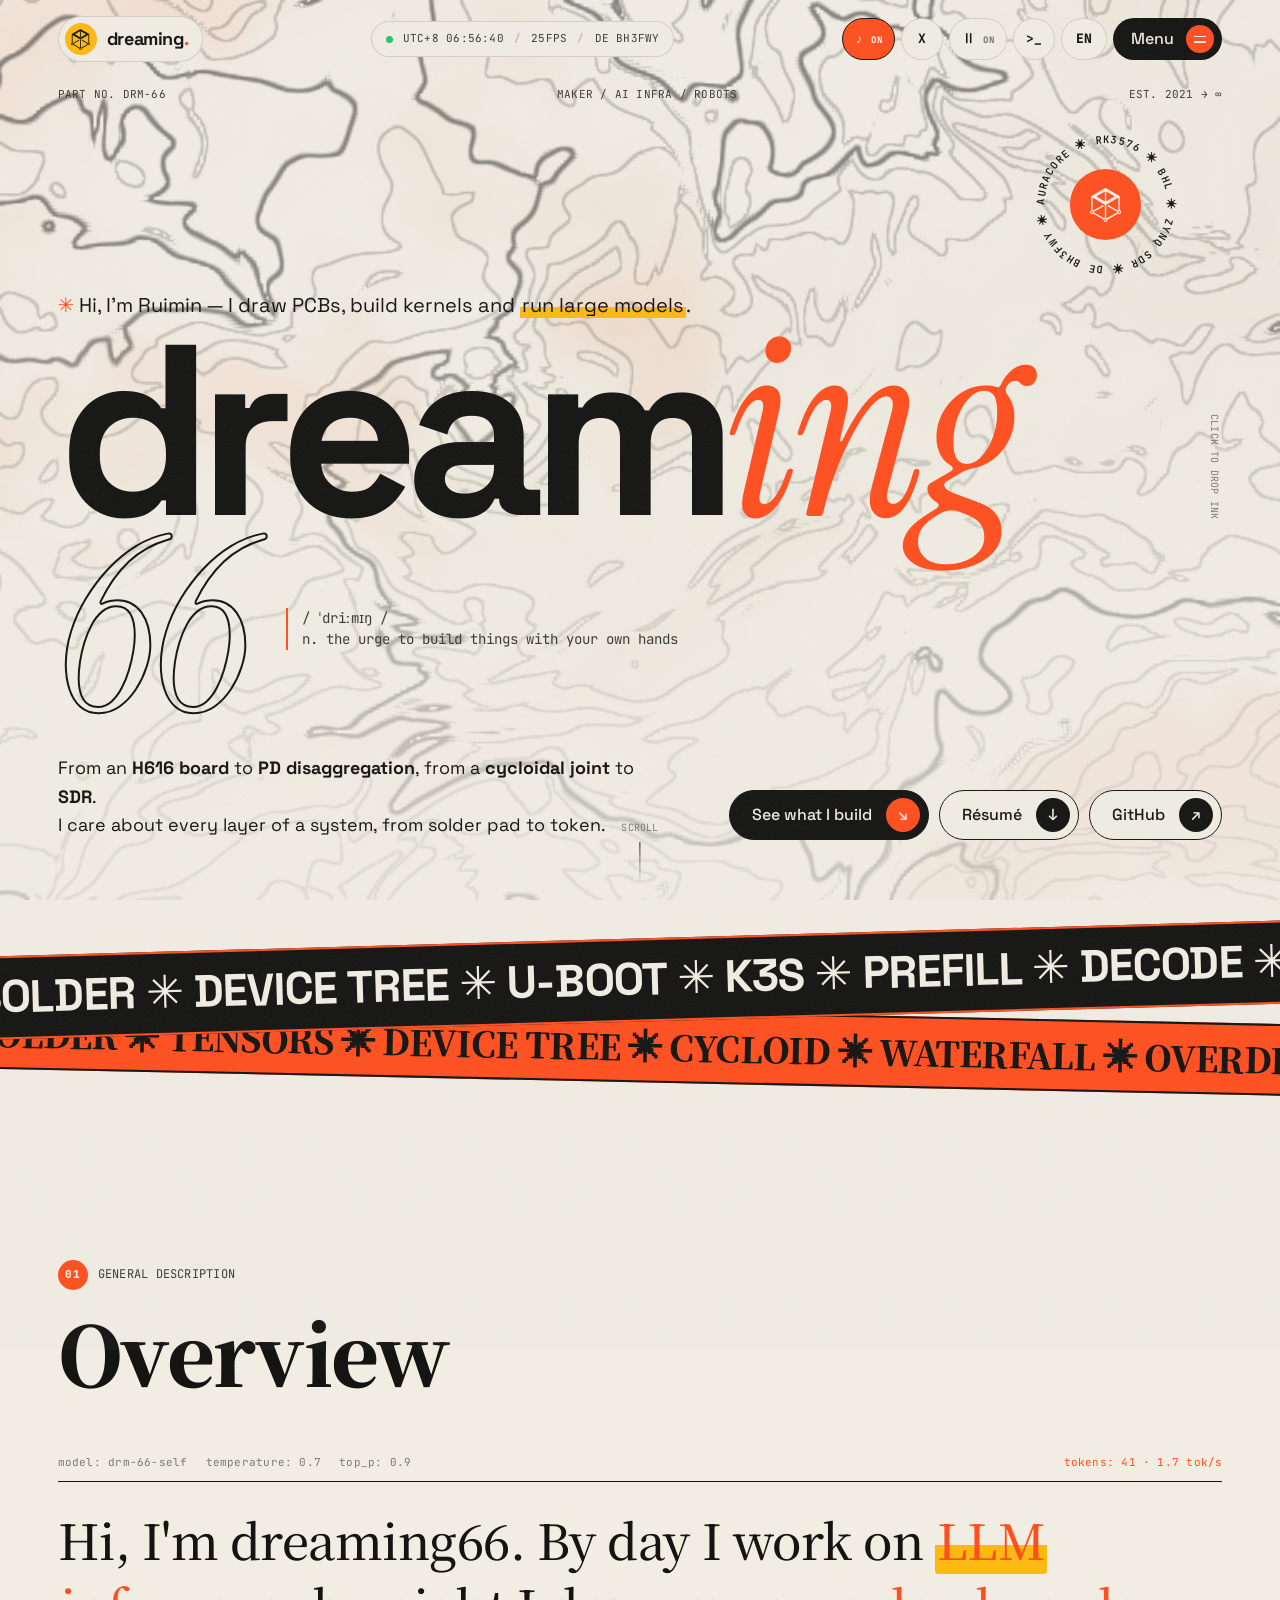
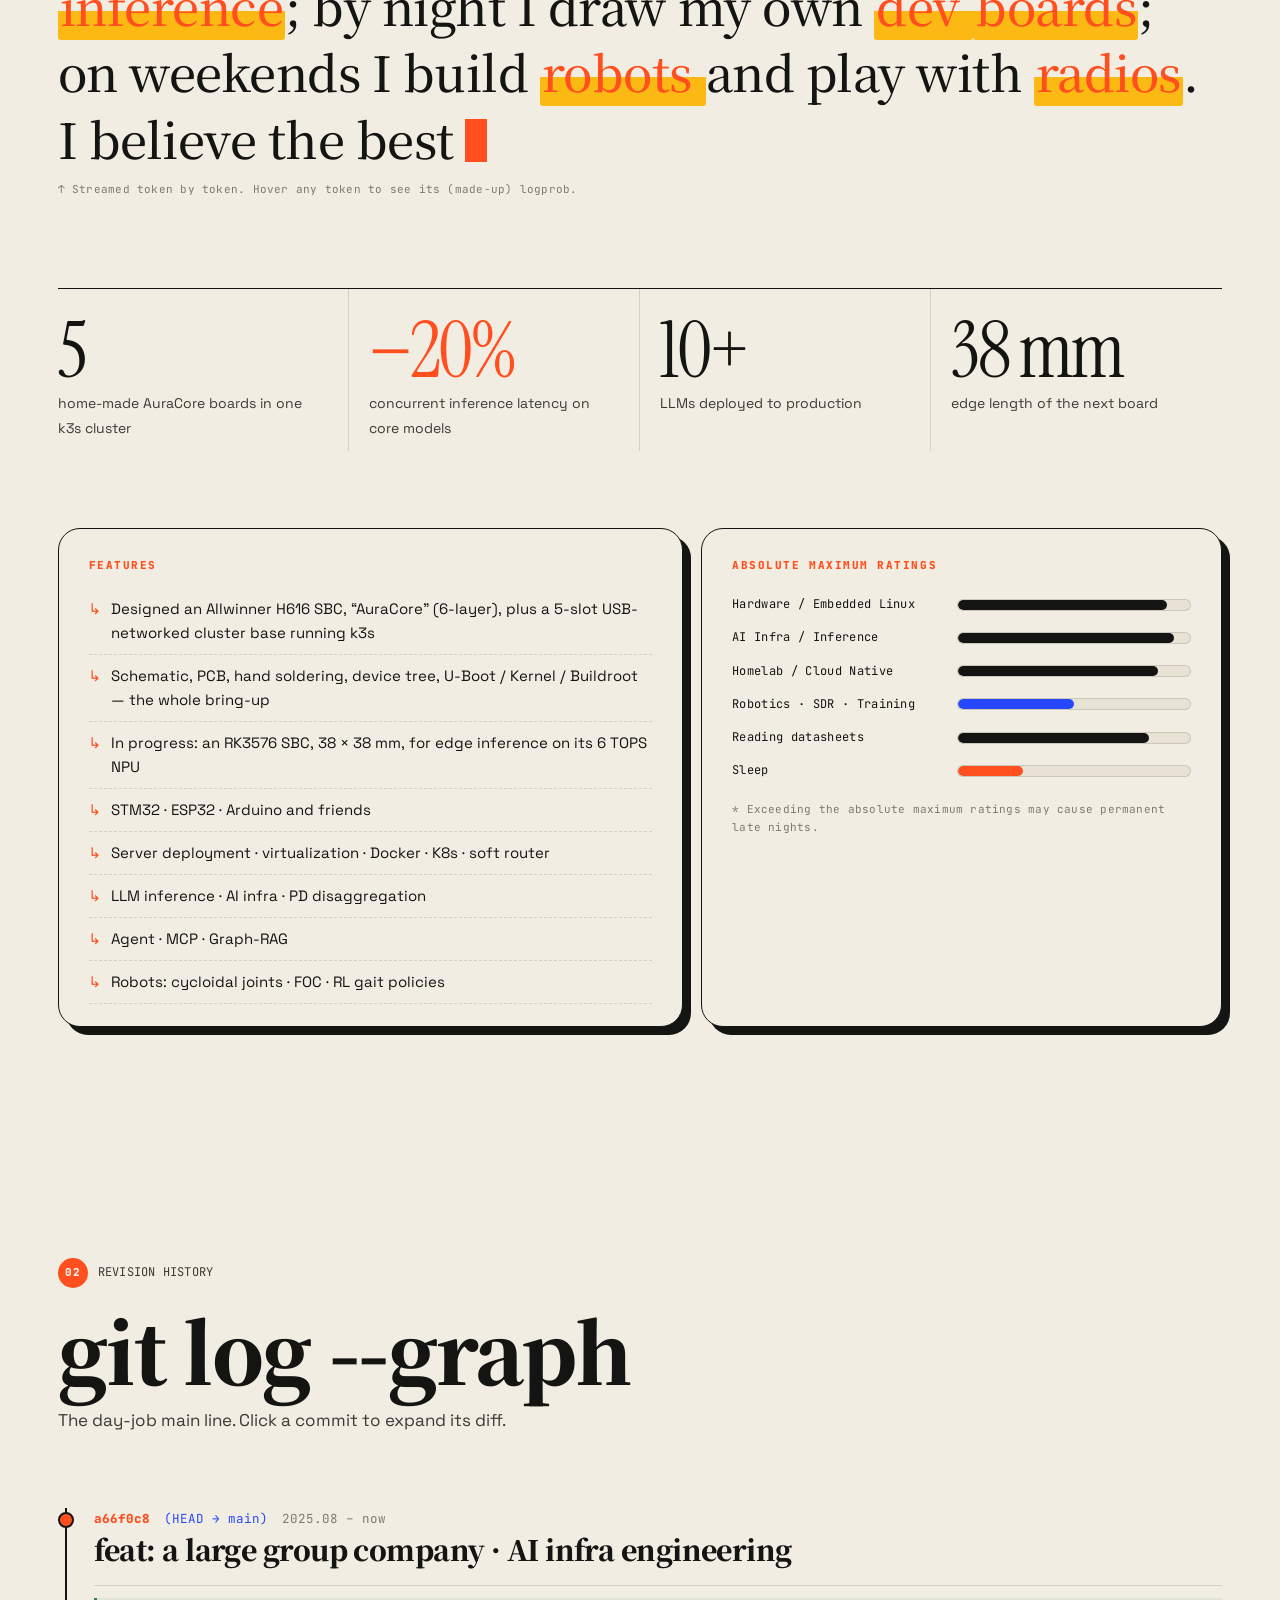
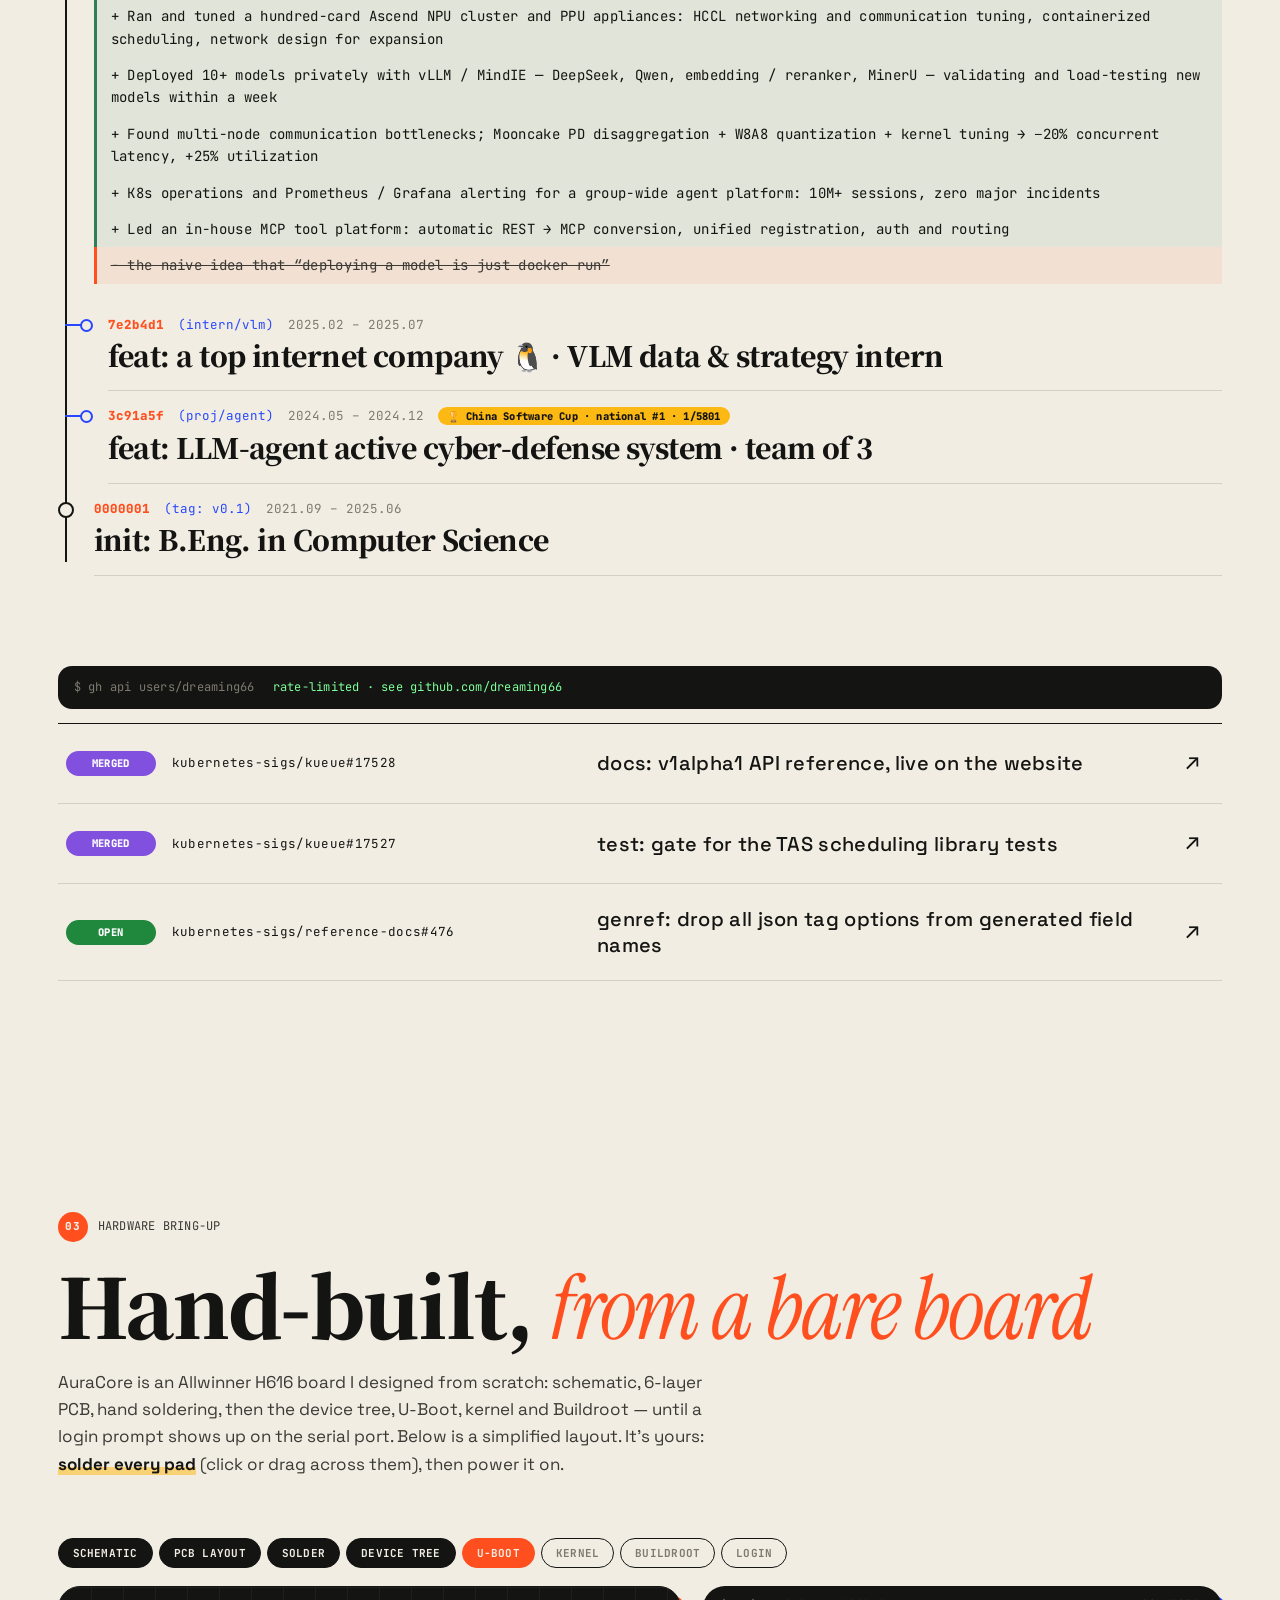
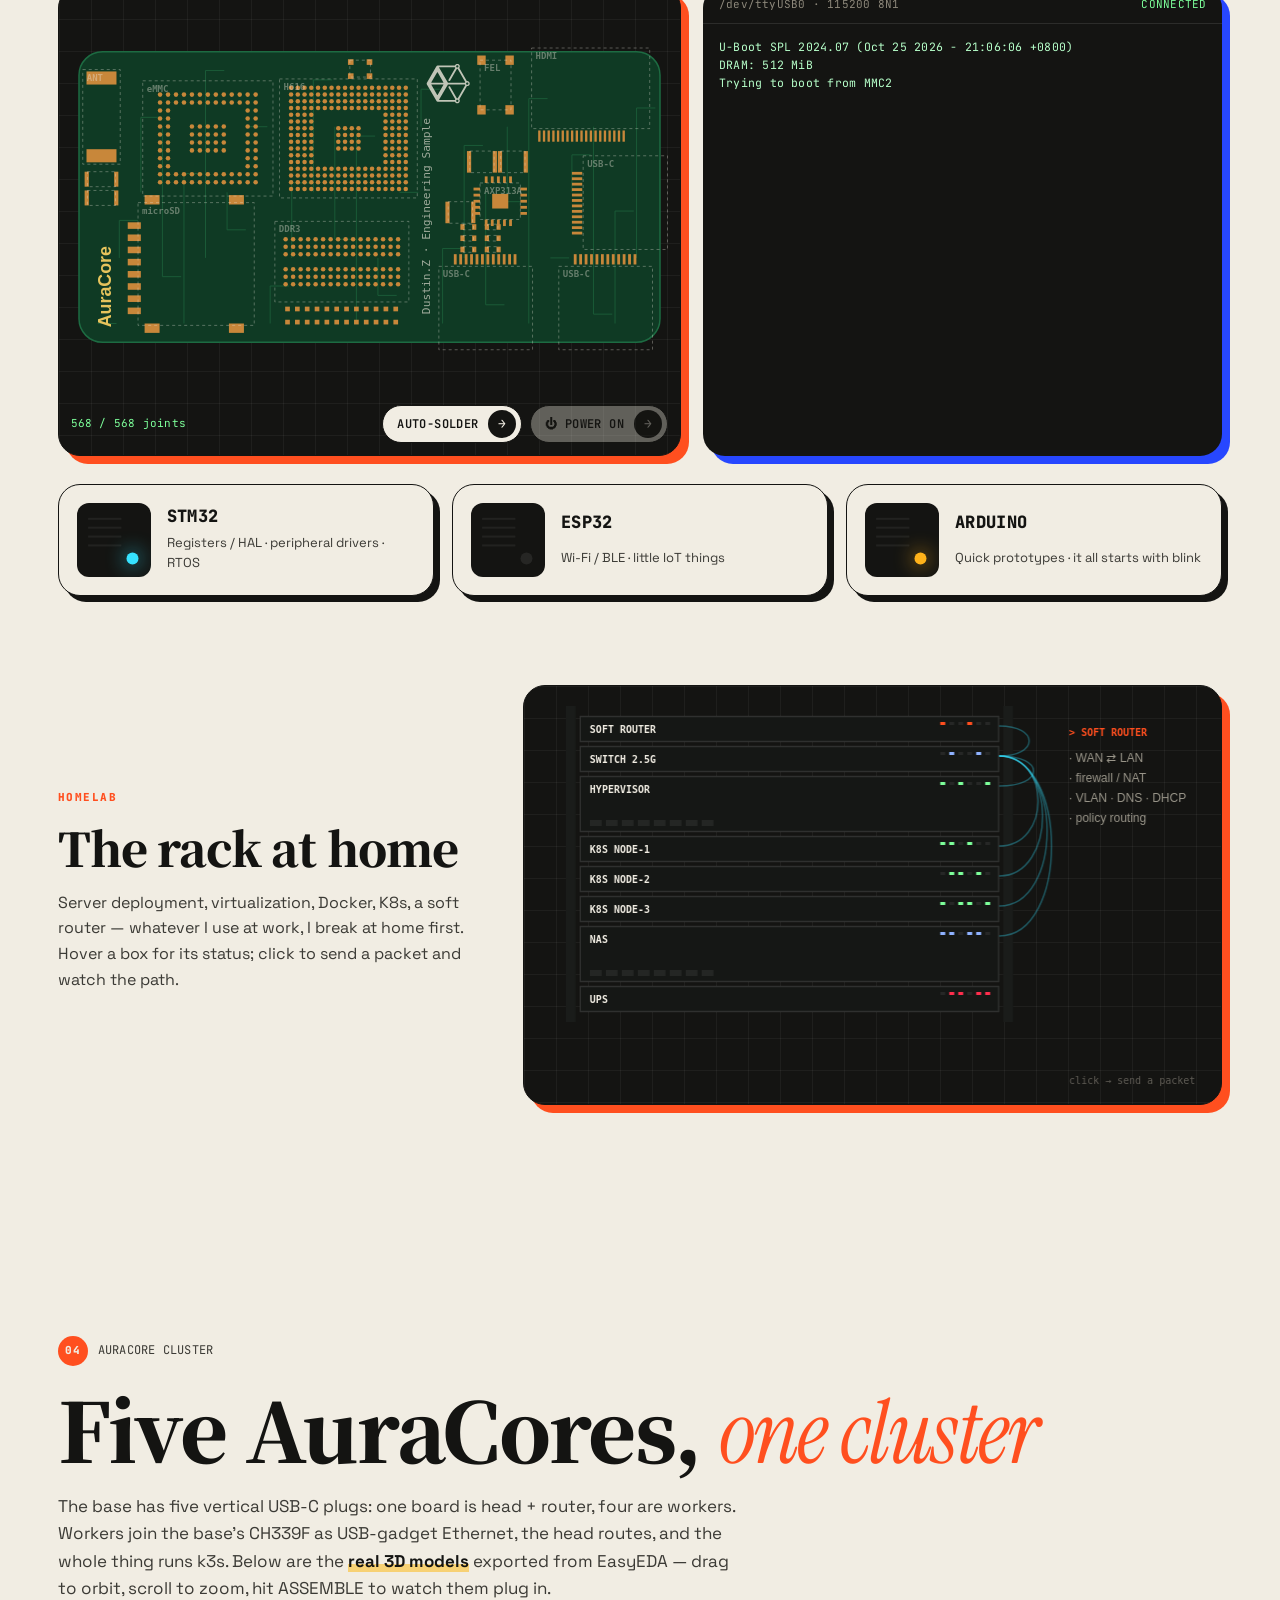
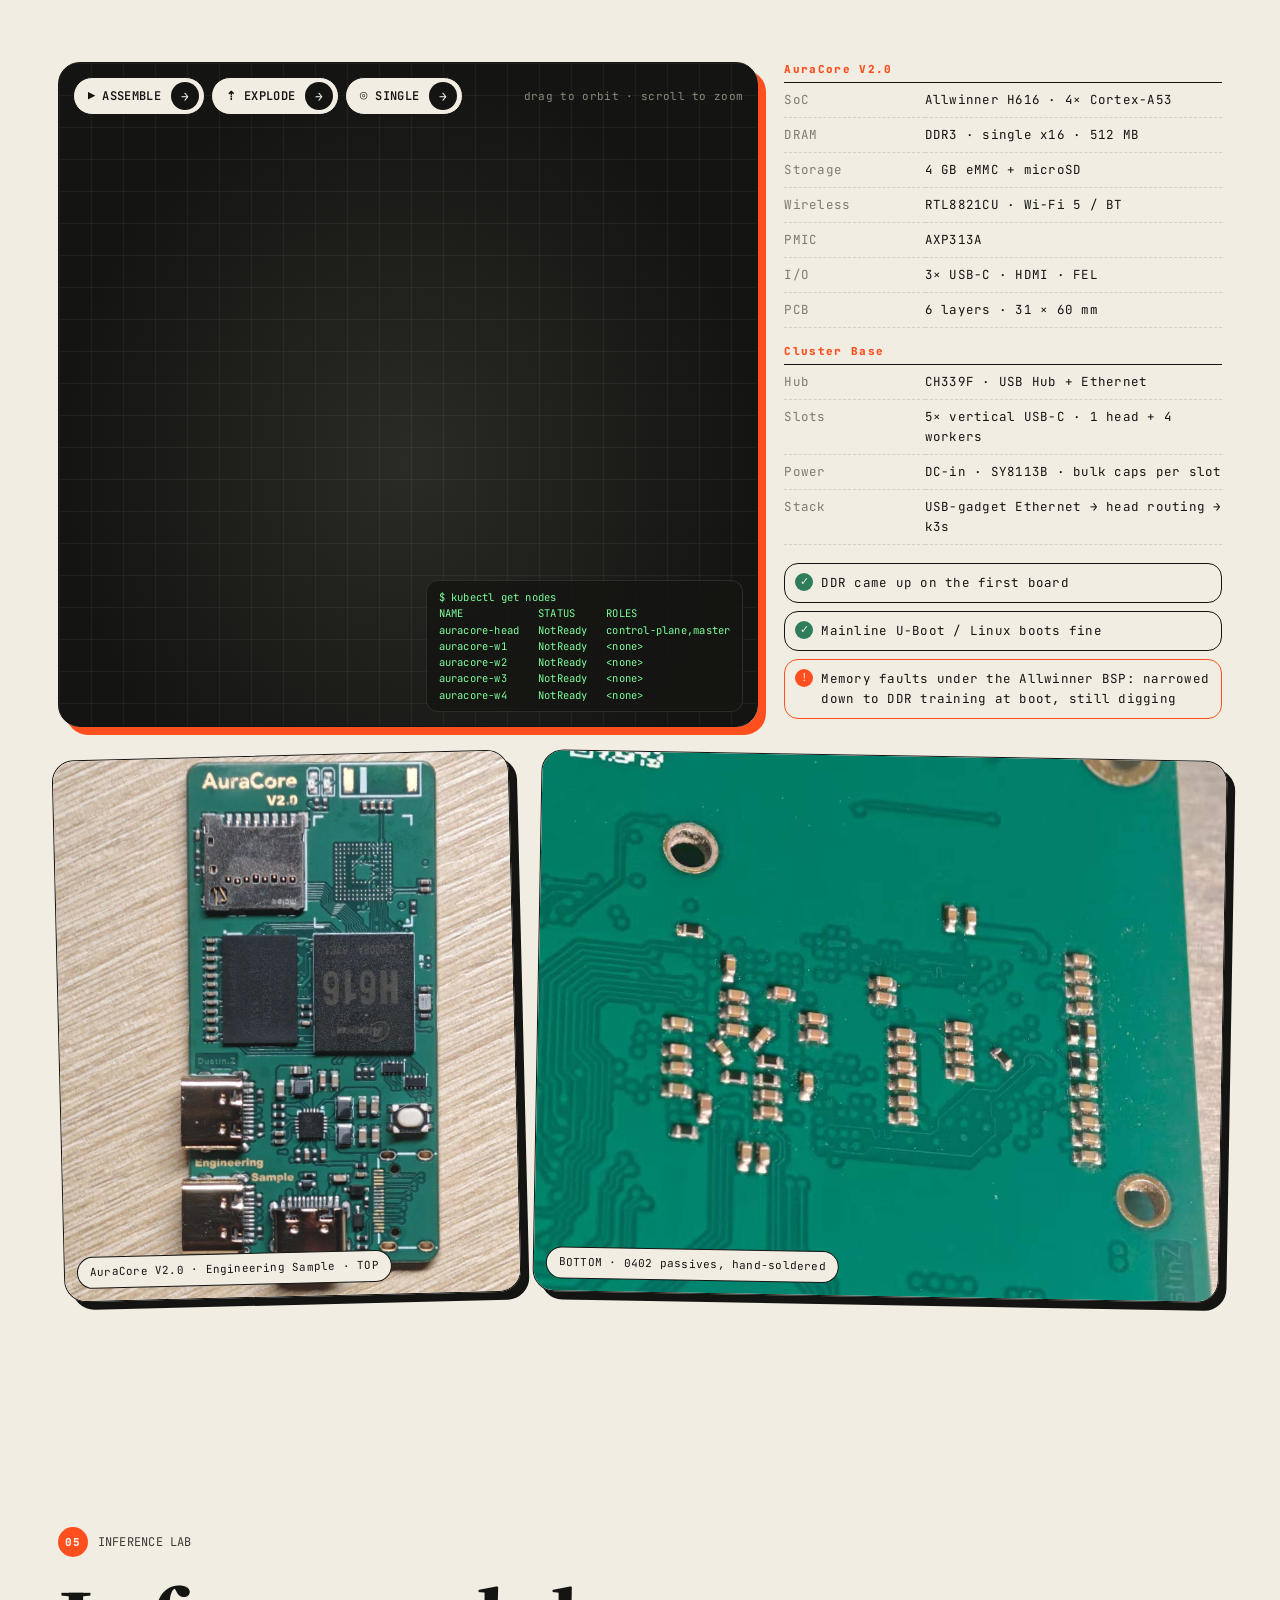
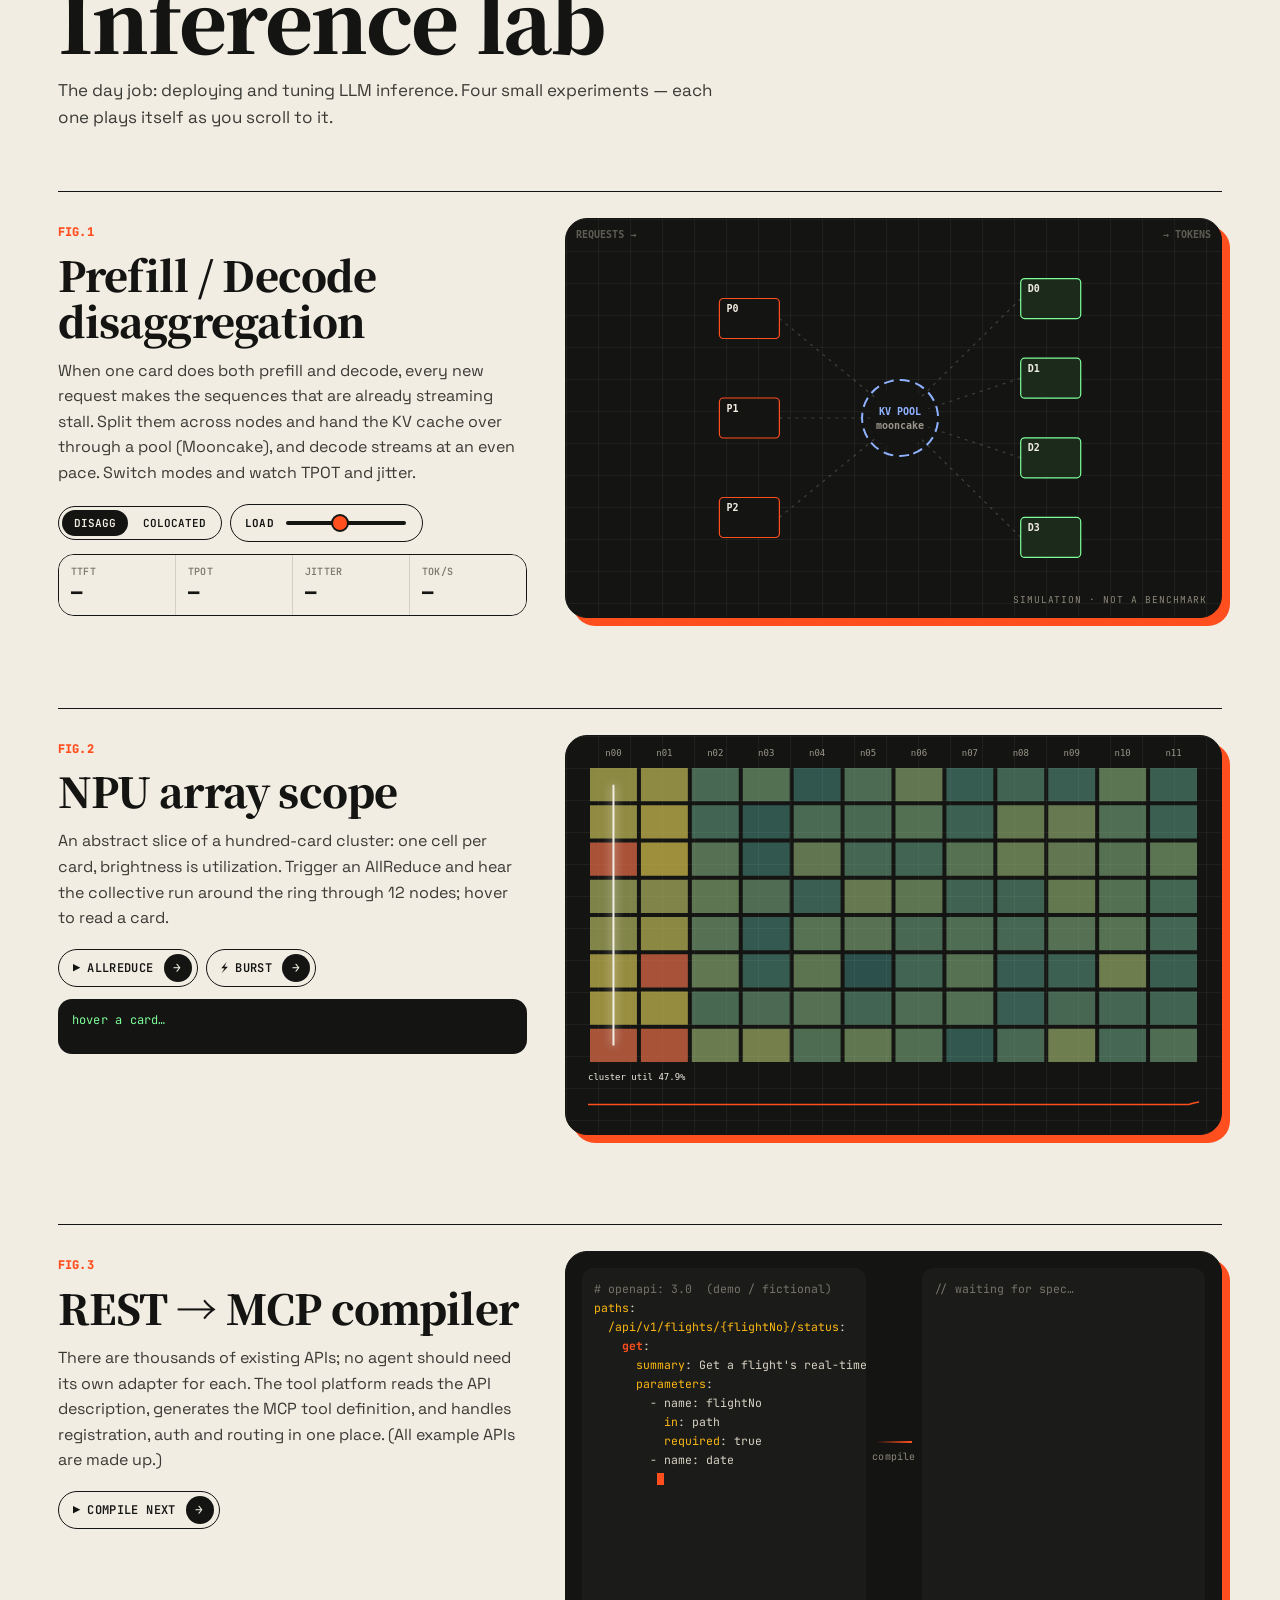
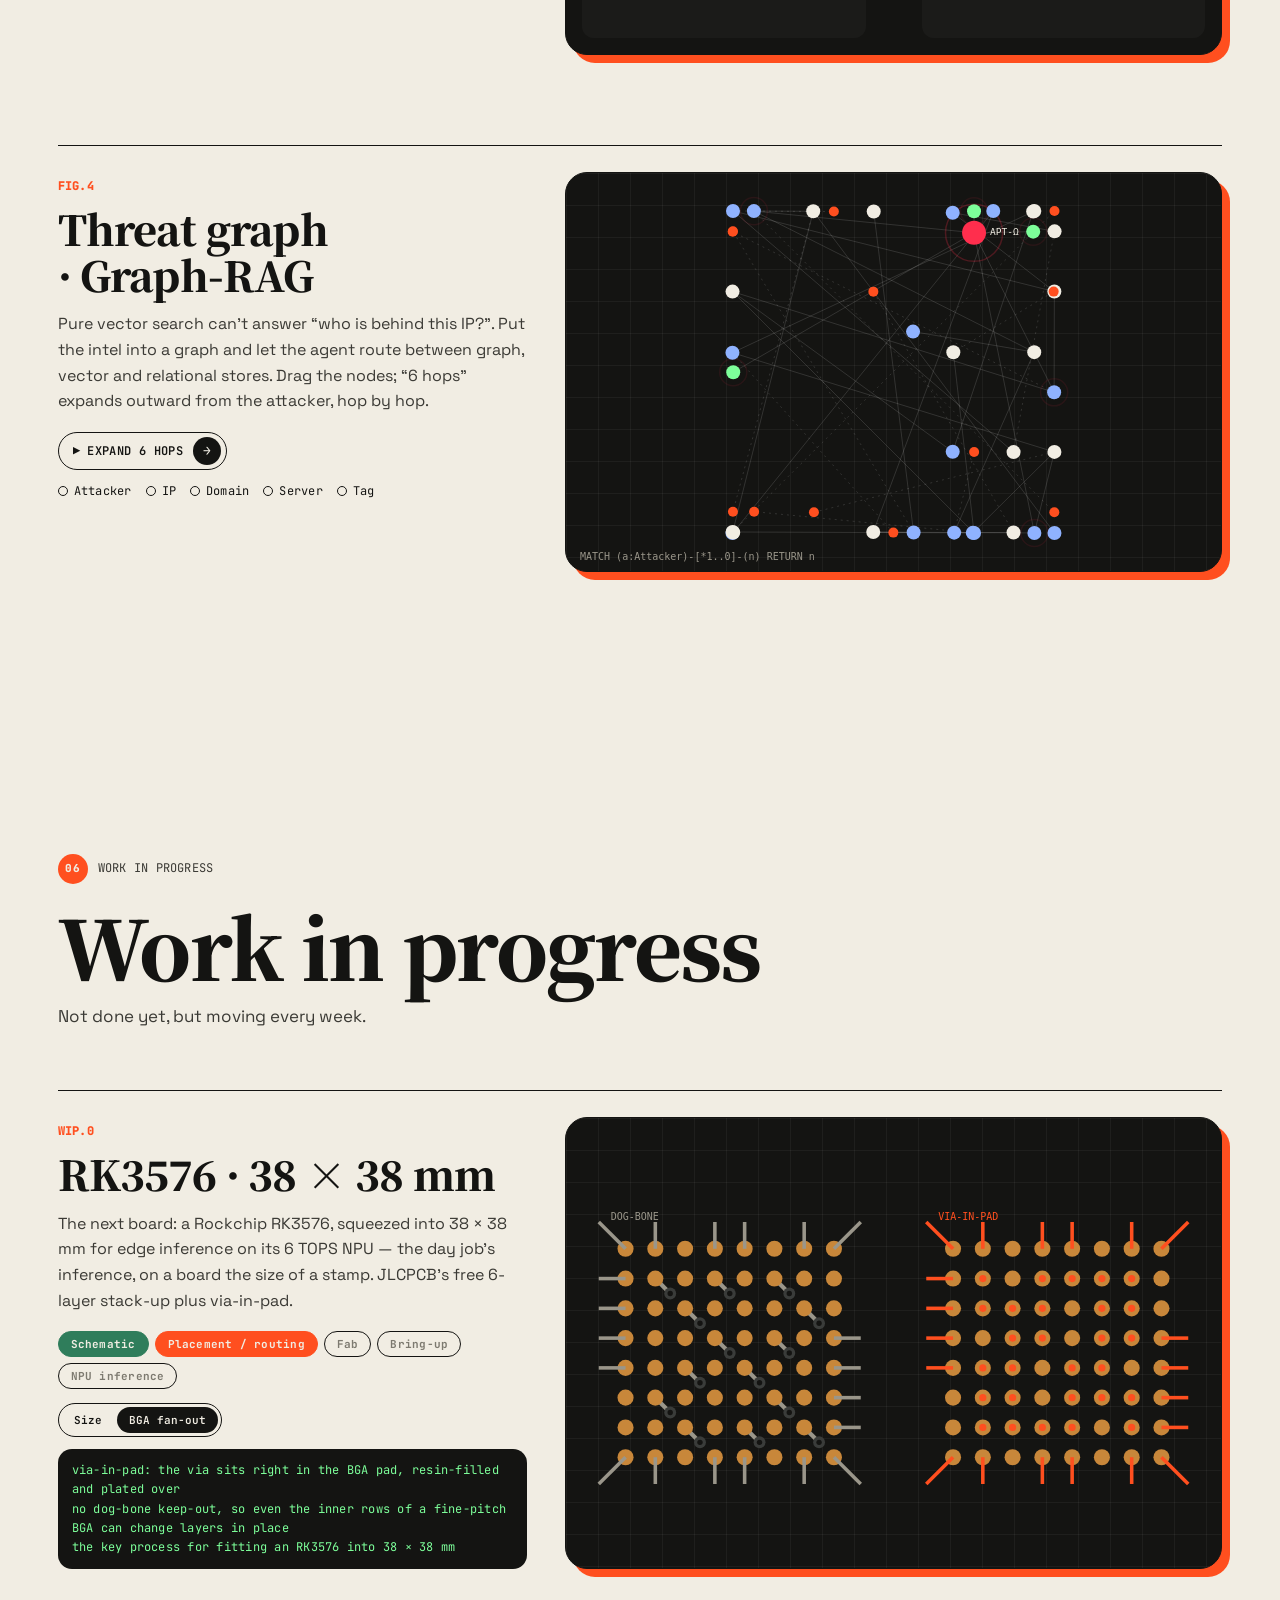
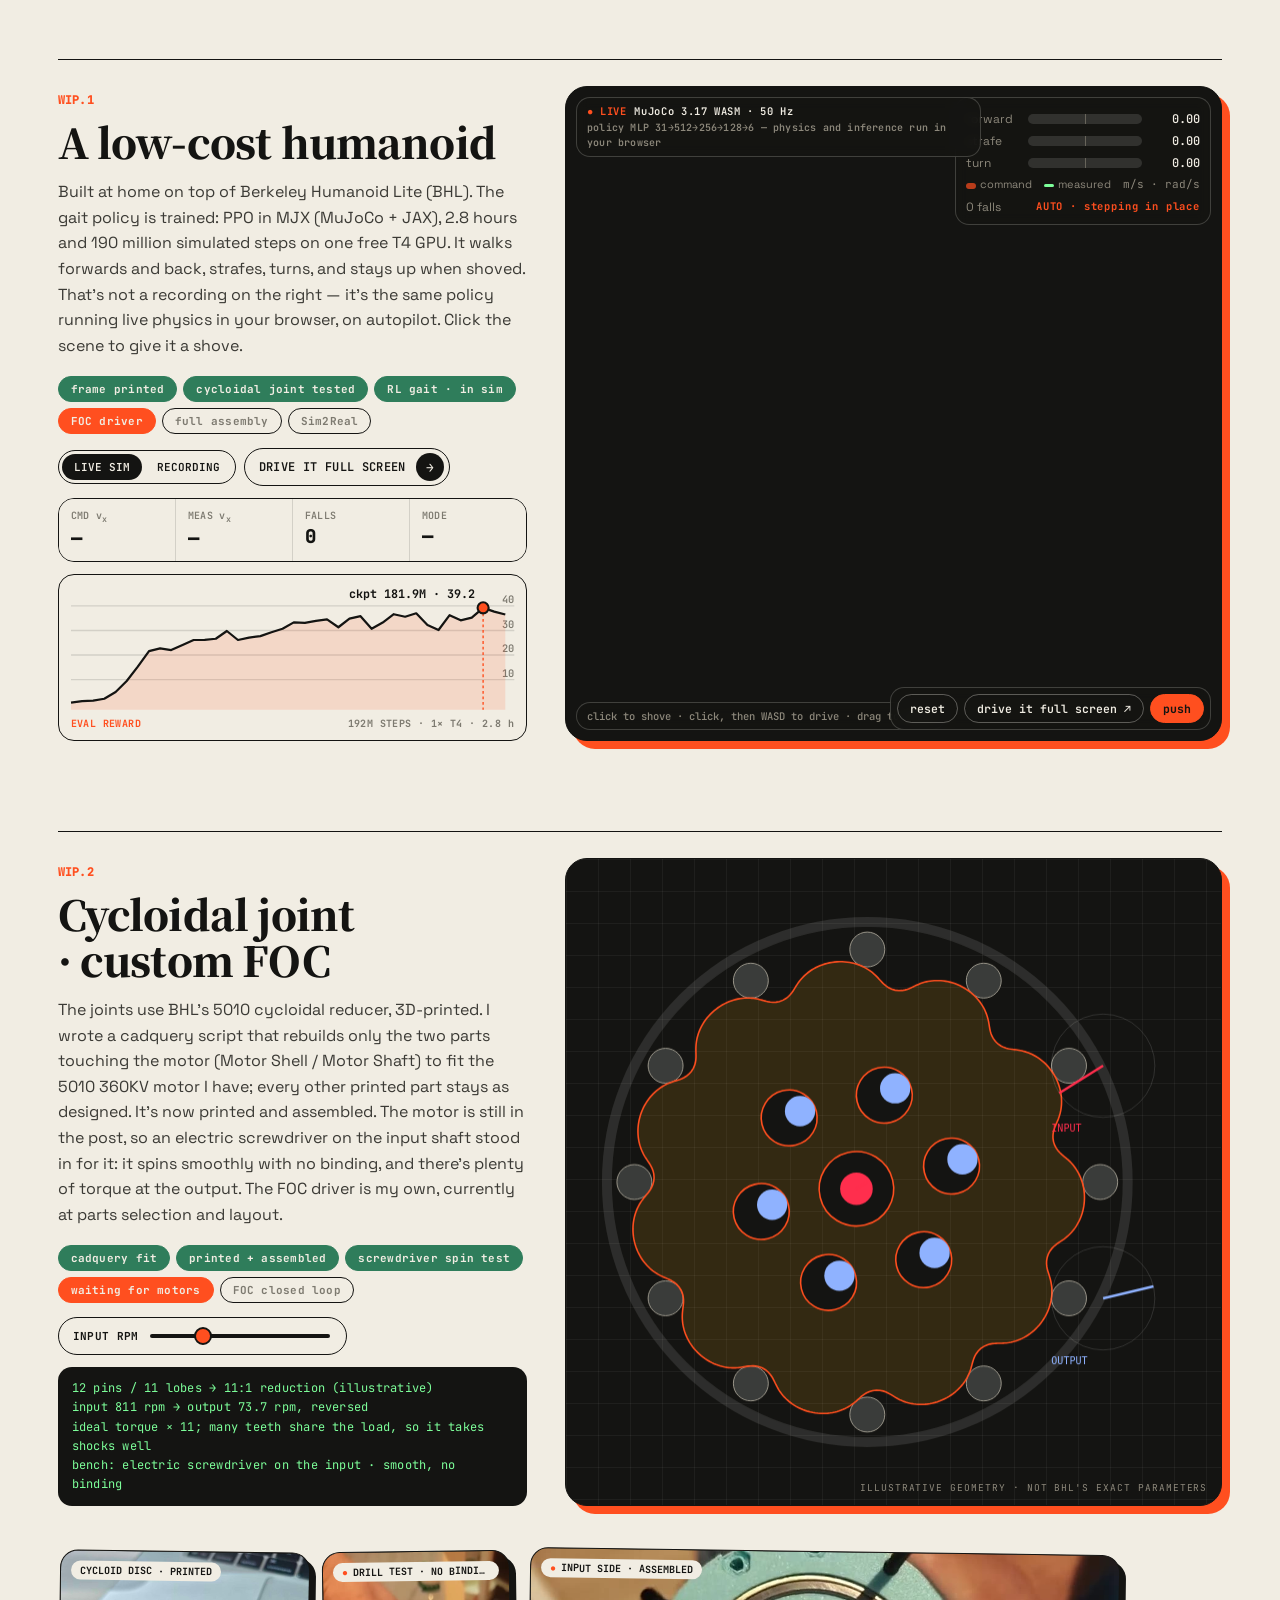
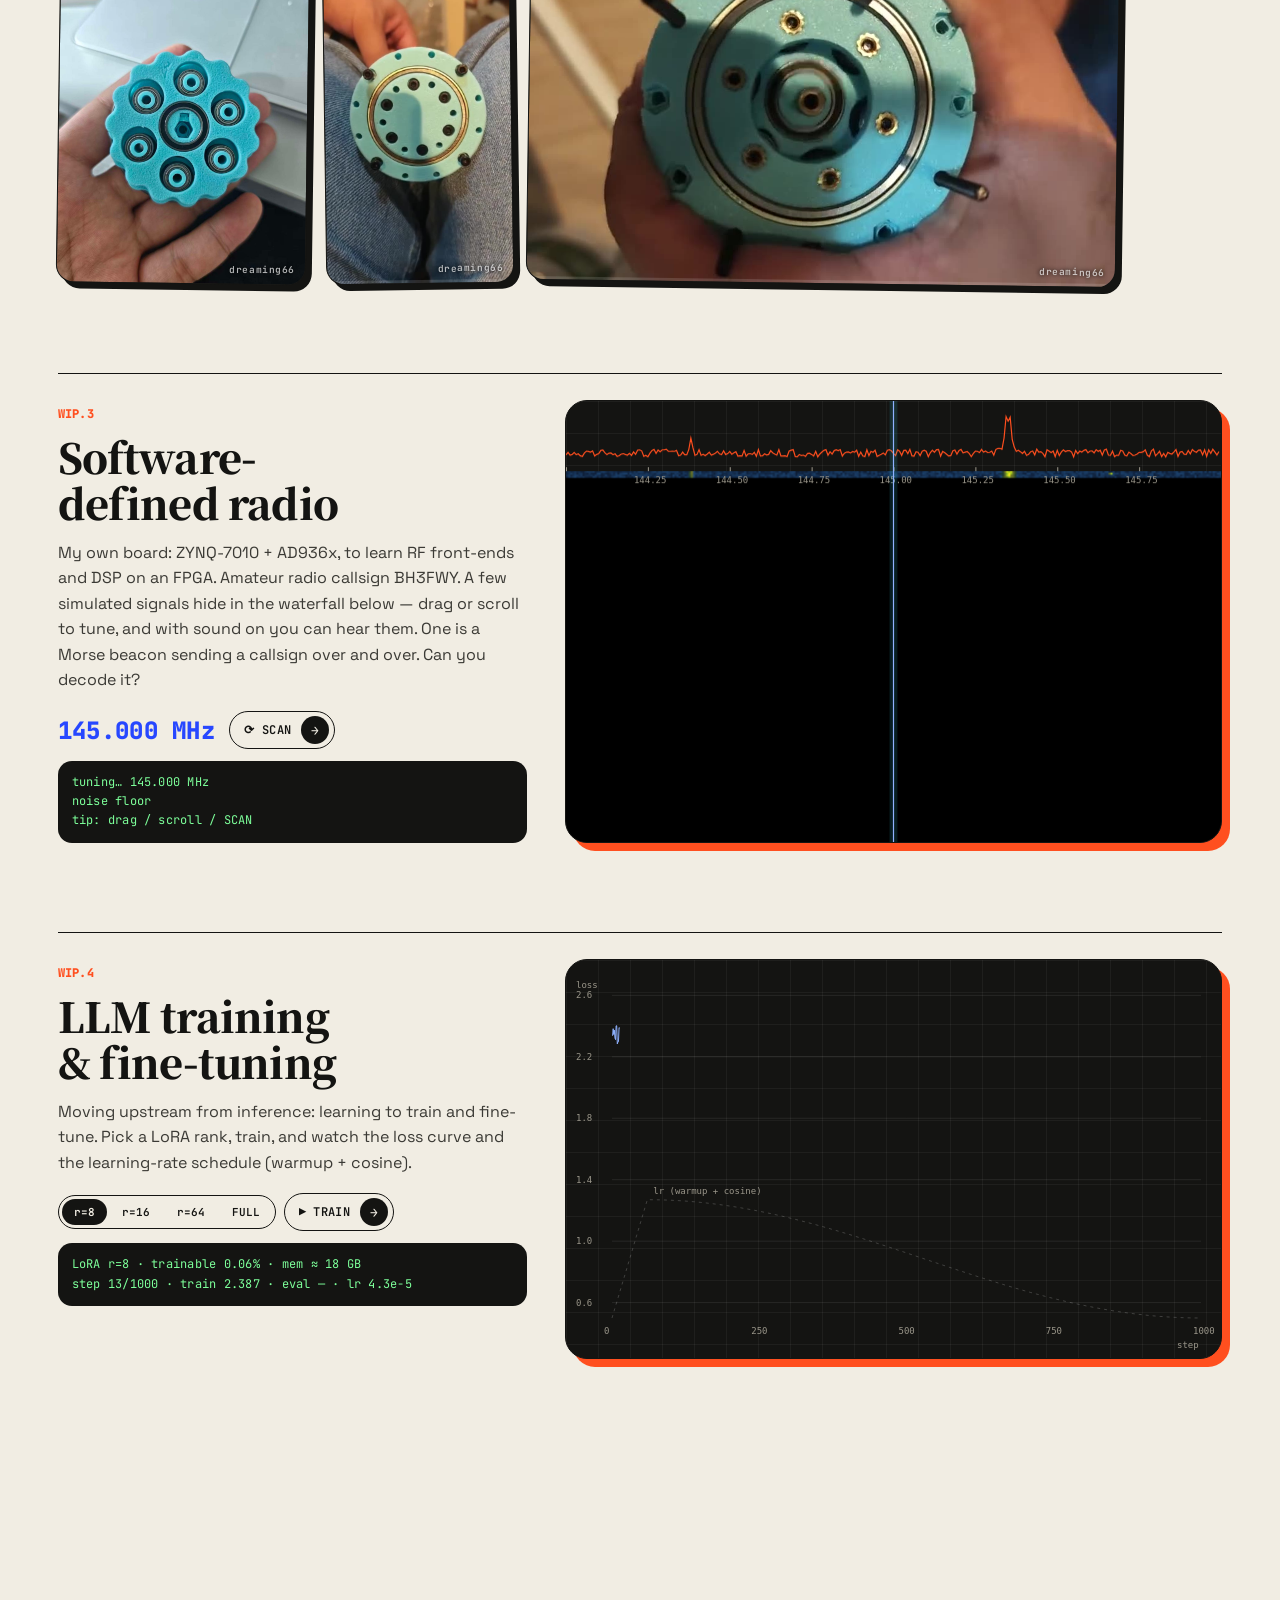
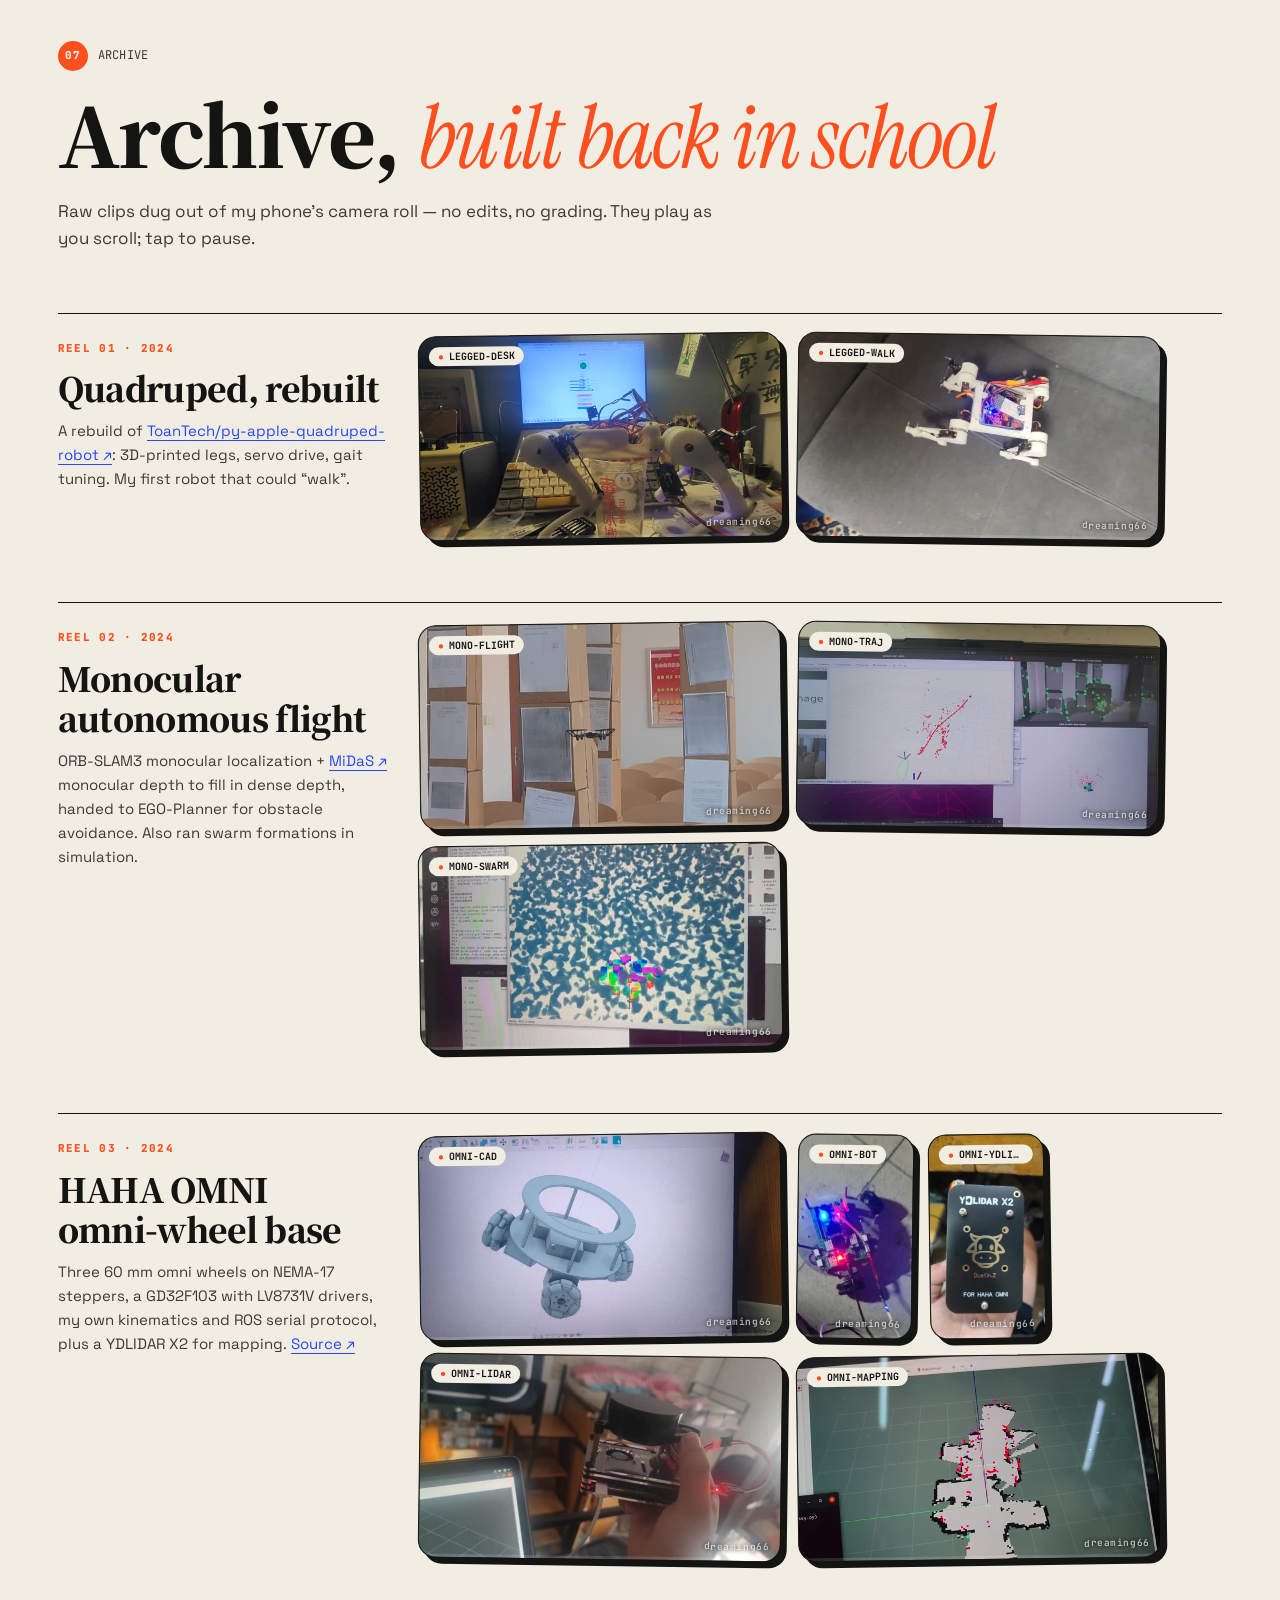
==== commit 18b4dbf5: "A 3D workshop at /room/: a night-time maker's room with a scroll-driven camera rail through the desk" ====
--- a/index.html
+++ b/index.html
@@ -22,7 +22,7 @@
   <link rel="apple-touch-icon" href="assets/brand/apple-touch-icon.png">
   <link rel="preload" href="assets/fonts/space-grotesk.woff2" as="font" type="font/woff2" crossorigin>
   <link rel="preload" href="assets/fonts/instrument-serif-italic.woff2" as="font" type="font/woff2" crossorigin>
-  <link rel="stylesheet" href="style.css?v=20261109a">
+  <link rel="stylesheet" href="style.css?v=20261124a">
 </head>
 <body class="gated">
   <svg class="sprite" aria-hidden="true" focusable="false"><defs><symbol id="d66-mark" viewBox="-99.3 -104 198.6 216.7"><path fill-rule="evenodd" d="M-91.1 37.6L-91.2 38.1L-91.5 38.4L-93.3 39.4L-94.5 40.3L-95.7 41.4L-96.7 42.6L-97.5 43.8L-98.2 45.2L-98.7 46.7L-99 48.5L-99.1 50L-99 51.5L-98.7 53.3L-98.1 54.8L-97.3 56.4L-96.5 57.7L-95.4 58.9L-94.1 60L-92.5 61L-90.5 61.9L-88.7 62.3L-86.6 62.5L-85.1 62.4L-83.3 62L-81.2 61.3L-79.1 60L-78.6 60L-78.1 60.1L-12.9 97.7L-12.6 98.1L-12.4 98.5L-12.5 100.6L-12.2 102.7L-11.8 104.2L-11.2 105.6L-10.2 107.2L-9.2 108.4L-7.9 109.7L-6.4 110.7L-5.1 111.4L-3.6 112L-2.1 112.3L-0.6 112.5L1.2 112.4L2.7 112.2L4.2 111.8L5.6 111.2L7.2 110.2L8.6 109L10 107.5L11 105.9L11.7 104.5L12.1 103L12.5 100.9L12.5 98.5L12.7 98L13 97.7L78.1 60.1L78.6 60L79.1 60L80.5 60.9L81.6 61.4L83 62L84.2 62.3L85.4 62.4L86.6 62.5L87.8 62.4L89.3 62.2L90.5 61.9L91.7 61.4L93 60.7L94.1 60L95.2 59.1L96.1 58.2L97 57L97.6 55.9L98.2 54.8L98.6 53.4L98.9 52.1L99.1 50.9L99.1 49.7L99 48.2L98.7 47L98.4 45.8L97.9 44.6L97.3 43.6L96.6 42.6L95.9 41.6L95 40.7L94 39.9L93 39.3L91.5 38.5L91.2 38.1L91.1 37.6L91.1-47.4L91-48.5L90.9-49.4L90.6-50.4L90.2-51.4L89.5-52.5L88.7-53.6L87.8-54.3L86.8-55.1L4.3-102.7L3.3-103.2L2.3-103.5L1.4-103.7L0.3-103.8L-0.8-103.8L-1.9-103.6L-2.9-103.3L-3.9-102.9L-86.6-55.2L-87.5-54.6L-88.4-53.9L-89.1-53.1L-89.7-52.2L-90.3-51L-90.7-50L-91-48.7L-91.1-47.6ZM5.1 88.6L4.7 88.2L4.5 87.5L4.5 3.3L4.7 2.7L5.1 2.3L80.3-41.2L80.9-41.3L81.5-41.2L81.9-40.7L82.1-40.1L82.1 37.5L82 38.1L81.6 38.5L80.4 39.1L79.1 39.9L78.6 40L78.1 39.9L18.9 5.8L17.9 5.5L16.8 5.4L15.8 5.6L14.8 6.1L14 6.7L13.3 7.5L12.9 8.5L12.7 9.5L12.7 10.8L13.1 11.9L13.8 12.9L14.8 13.7L73.6 47.7L74 48.1L74.2 48.6L74.1 50L74.2 51.3L74 51.9L73.6 52.3L8.5 89.9L8 90L7.5 90L6.2 89.1ZM6.2-19.6L5.6-19.5L5.1-19.7L4.7-20.1L4.5-20.7L4.5-79.3L4.6-79.8L4.9-80.2L5.2-80.4L5.7-80.5L6.3-80.4L57.1-51L57.5-50.6L57.7-50L57.5-49.4L57.1-49ZM-81.5 38.6L-81.9 38.2L-82.1 37.5L-82.1-40.1L-82-40.6L-81.7-41L-81.4-41.2L-80.9-41.3L-80.3-41.2L-5.1 2.3L-4.7 2.7L-4.5 3.3L-4.5 87.5L-4.7 88.2L-5.1 88.6L-6.2 89.1L-7.4 89.9L-8 90L-8.5 89.9L-73.6 52.3L-74 51.9L-74.2 51.4L-74.1 50L-74.2 48.5L-74 48.1L-73.6 47.7L-14.4 13.5L-13.7 12.7L-13.1 11.8L-12.7 10.8L-12.7 9.7L-12.8 8.7L-13.2 7.7L-13.9 6.8L-14.7 6.1L-15.8 5.6L-17 5.4L-18.2 5.5L-19.3 5.9L-78.1 39.9L-78.6 40L-79.1 39.9L-80.4 39.1ZM-57.2-49L-57.6-49.4L-57.7-50L-57.5-50.6L-57.1-51L-6.3-80.4L-5.9-80.5L-5.4-80.5L-5-80.3L-4.7-79.9L-4.5-79.3L-4.5-20.7L-4.7-20.1L-5.1-19.7L-5.7-19.5L-6.3-19.6ZM-80.9 50.4L-81.1 51.5L-81.5 52.6L-82.1 53.5L-82.8 54.4L-83.8 55L-84.8 55.5L-85.9 55.7L-87 55.7L-88.1 55.5L-89.2 55.1L-90.1 54.5L-91 53.8L-91.6 52.8L-92.1 51.8L-92.3 50.7L-92.3 49.6L-92.1 48.5L-91.7 47.4L-91.1 46.5L-90.4 45.6L-89.4 45L-88.4 44.5L-87.3 44.3L-86.2 44.3L-85.1 44.5L-84 44.9L-83.1 45.5L-82.2 46.2L-81.6 47.2L-81.1 48.2L-80.9 49.3ZM5.7 100.3L5.6 101.4L5.2 102.5L4.6 103.4L3.9 104.3L3 104.9L1.9 105.4L0.8 105.7L-0.3 105.7L-1.4 105.6L-2.5 105.2L-3.4 104.6L-4.3 103.9L-4.9 103L-5.4 101.9L-5.7 100.8L-5.7 99.7L-5.6 98.6L-5.2 97.5L-4.6 96.6L-3.9 95.7L-3 95.1L-1.9 94.6L-0.8 94.3L0.3 94.3L1.4 94.4L2.5 94.8L3.4 95.4L4.3 96.1L4.9 97L5.4 98.1L5.7 99.2ZM92.4 50.1L92.2 51.3L91.9 52.3L91.3 53.3L90.6 54.2L89.7 54.9L88.7 55.4L87.6 55.7L86.5 55.7L85.3 55.6L84.3 55.3L83.3 54.7L82.4 54L81.7 53.1L81.2 52.1L80.9 51L80.9 49.9L81 48.7L81.3 47.7L81.9 46.7L82.6 45.8L83.5 45.1L84.5 44.6L85.6 44.3L86.7 44.3L87.9 44.4L88.9 44.7L89.9 45.3L90.8 46L91.5 46.9L92 47.9L92.3 49Z"/></symbol><symbol id="d66-lid" viewBox="-99.3 -104 198.6 216.7"><path fill-rule="evenodd" d="M91.1-47.4L91-48.5L90.8-49.6L90.4-50.8L90-51.8L89.4-52.7L88.6-53.6L87.7-54.4L86.8-55.1L4.3-102.7L3.3-103.2L2.3-103.5L1-103.7L-0.1-103.8L-1.2-103.7L-2.3-103.5L-3.5-103.1L-4.5-102.6L-86.8-55.1L-87.7-54.4L-88.6-53.6L-89.4-52.7L-90-51.8L-90.4-50.8L-90.8-49.6L-91-48.5L-91.1-47.3L-80.3-41.2L0 5.3ZM-58.9-50L0-84L58.9-50L0-16Z"/></symbol><symbol id="d66-body" viewBox="-99.3 -104 198.6 216.7"><path fill-rule="evenodd" d="M-91.1 37.7L-91.2 38.1L-91.5 38.4L-93 39.3L-94.3 40.2L-95.6 41.4L-96.6 42.5L-97.5 43.8L-98.2 45.2L-98.7 46.7L-99 48.2L-99.1 50L-99 51.5L-98.7 53.1L-98.2 54.8L-97.5 56.2L-96.6 57.5L-95.5 58.8L-94.3 59.9L-92.5 61L-90.8 61.8L-88.8 62.3L-86.9 62.5L-85.1 62.4L-83.3 62L-81.2 61.3L-79.1 60L-78.6 60L-78.1 60.1L-12.9 97.7L-12.6 98.1L-12.4 98.5L-12.5 100.6L-12.2 102.7L-11.8 104.2L-11.2 105.6L-10.2 107.2L-9.2 108.4L-7.9 109.7L-6.4 110.7L-5.1 111.4L-3.6 112L-2.1 112.3L-0.6 112.5L0.9 112.5L2.4 112.3L3.9 111.9L5.3 111.3L7 110.4L8.6 109.1L9.8 107.7L10.9 106.2L11.7 104.5L12.1 103L12.5 100.9L12.5 98.5L12.7 98L13 97.7L78.1 60.1L78.6 60L79.1 60L80.5 60.9L81.6 61.4L83 62L84.2 62.3L85.4 62.4L86.6 62.5L87.8 62.4L89.3 62.2L90.5 61.9L91.7 61.4L93 60.7L94.1 60L95.2 59.1L96.1 58.2L97 57L97.6 55.9L98.2 54.8L98.6 53.6L98.9 52.2L99.1 50.9L99.1 49.7L99 48.5L98.7 47L98.4 45.8L97.9 44.7L97.3 43.6L96.6 42.6L95.9 41.6L95 40.7L94 39.9L93 39.3L91.5 38.5L91.2 38.1L91.1 37.6L91.1-47.3L80.6-41.3L81.2-41.3L81.6-41.1L82-40.6L82.1-40.1L82.1 37.5L82 38.1L81.6 38.5L80.4 39.1L79.1 39.9L78.6 40L78.1 39.9L19 5.8L18.3 5.5L17.4 5.4L16.6 5.4L15.9 5.6L15.1 5.9L14.4 6.3L13.8 6.9L13.3 7.6L12.9 8.3L12.7 9.1L12.6 10L12.7 10.8L13 11.6L13.4 12.4L13.9 13L14.5 13.6L73.6 47.7L74 48.1L74.1 48.5L74.1 50L74.2 51.4L74 51.9L73.6 52.3L8.4 89.9L8 90L7.5 89.9L6.2 89.1L5.1 88.6L4.7 88.2L4.5 87.6L4.5 3.3L4.6 2.8L4.8 2.5L0 5.3L-4.8 2.5L-4.6 2.8L-4.5 3.3L-4.5 87.6L-4.7 88.1L-5 88.5L-6.2 89.1L-7.4 89.9L-7.7 90L-8.1 90L-8.5 89.9L-73.6 52.3L-74 51.9L-74.2 51.4L-74.1 50L-74.1 48.5L-74 48.1L-73.6 47.7L-14.5 13.6L-13.9 13L-13.4 12.4L-13 11.6L-12.7 10.8L-12.6 10L-12.7 9.1L-12.9 8.3L-13.3 7.6L-13.8 6.9L-14.4 6.3L-15 5.9L-15.8 5.6L-16.6 5.4L-17.4 5.4L-18.3 5.5L-19 5.8L-78.1 39.9L-78.6 40L-79.1 39.9L-80.4 39.1L-81.6 38.5L-82 38.1L-82.1 37.5L-82.1-40.1L-82-40.7L-81.6-41.1L-81.2-41.3L-80.6-41.3L-91.1-47.3ZM-80.9 50.6L-81.1 51.7L-81.5 52.7L-82.2 53.6L-83 54.4L-83.9 55.1L-84.9 55.5L-86 55.7L-87.2 55.7L-88.3 55.5L-89.3 55.1L-90.3 54.4L-91 53.6L-91.7 52.7L-92.1 51.7L-92.3 50.6L-92.3 49.4L-92.1 48.3L-91.7 47.3L-91 46.4L-90.3 45.6L-89.3 44.9L-88.3 44.5L-87.2 44.3L-86 44.3L-84.9 44.5L-83.9 44.9L-83 45.6L-82.2 46.4L-81.5 47.3L-81.1 48.3L-80.9 49.4ZM5.7 100.4L5.5 101.5L5.1 102.6L4.5 103.5L3.8 104.4L2.8 105L1.8 105.5L0.7 105.7L-0.4 105.7L-1.5 105.5L-2.6 105.1L-3.5 104.5L-4.4 103.8L-5 102.8L-5.5 101.8L-5.7 100.7L-5.7 99.6L-5.5 98.5L-5.1 97.4L-4.5 96.5L-3.8 95.6L-2.8 95L-1.8 94.5L-0.7 94.3L0.4 94.3L1.5 94.5L2.6 94.9L3.5 95.5L4.4 96.2L5 97.2L5.5 98.2L5.7 99.3ZM92.3 50.3L92.2 51.4L91.8 52.5L91.2 53.4L90.5 54.3L89.6 54.9L88.5 55.4L87.4 55.7L86.3 55.7L85.2 55.6L84.1 55.2L83.2 54.6L82.3 53.9L81.7 53L81.2 51.9L80.9 50.8L80.9 49.7L81 48.6L81.4 47.5L82 46.6L82.7 45.7L83.6 45.1L84.7 44.6L85.8 44.3L86.9 44.3L88 44.4L89.1 44.8L90 45.4L90.9 46.1L91.5 47L92 48.1L92.3 49.2ZM-57.2-49L-57.6-49.5L-57.7-50L-57.5-50.6L-57.1-51L-58.9-50L0-16L58.9-50L0-84L-6.3-80.4L-5.7-80.5L-5.1-80.4L-4.7-79.9L-4.5-79.3L-4.5-20.7L-4.6-20.1L-5.1-19.7L-5.7-19.5L-6.3-19.6ZM6.2-19.6L5.6-19.5L5-19.7L4.6-20.1L4.5-20.7L4.5-79.3L4.6-79.8L4.9-80.2L5.2-80.4L5.7-80.5L6.3-80.4L57.1-51L57.5-50.6L57.7-50L57.5-49.4L57.1-49Z"/></symbol><symbol id="d66-dustinz" viewBox="159.1 208 198.1 37.6"><path d="M190.5 210.3 L190.5 237.3 Q190.5 241.8 188.4 243.7 Q186.3 245.6 182.6 245.6 L159.1 245.6 L159.1 238.3 L161.7 238.3 L161.7 217.5 L159.1 217.5 L159.1 210.3 L190.5 210.3 Z M182.2 238.3 L182.2 217.5 L170 217.5 L170 238.3 L182.2 238.3 M214 245.6 L196.2 245.6 L196.2 219.3 L204.9 219.3 L204.9 239.2 L213.1 239.2 L213.1 219.3 L221.7 219.3 L221.7 237.6 Q221.7 240.8 220.8 242.6 Q219.9 244.3 218.2 245 Q216.6 245.6 214 245.6 M236.2 238 L236.2 240.3 L245.5 240.3 L245.5 234.8 L227.7 234.8 L227.7 218.9 L253.8 218.9 L253.8 226.1 L245.1 226.1 L245.1 224.1 L236.2 224.1 L236.2 229.5 L254.2 229.5 L254.2 237.2 Q254.2 240.5 253.3 242.3 Q252.4 244.1 250.8 244.8 Q249.1 245.5 246.6 245.5 L227.7 245.5 L227.7 238 L236.2 238 M279.9 236.5 L279.9 245.5 L273.5 245.5 Q270 245.5 267.9 244.9 Q265.8 244.2 264.7 242 Q263.6 239.8 263.6 235.5 L263.6 224.9 L258.7 224.9 L258.7 219 L263.6 219 L263.6 213.4 L271.7 213.4 L271.7 219 L279.8 219 L279.8 224.9 L271.7 224.9 L271.7 236.5 L279.9 236.5 M285.4 215.6 L285.4 208 L293.8 208 L293.8 215.6 L285.4 215.6 Z M285.4 245.6 L285.4 219.2 L293.8 219.2 L293.8 245.6 L285.4 245.6 M316.5 245.6 L316.5 225.8 L307.6 225.8 L307.6 245.6 L299.3 245.6 L299.3 219.3 L324.8 219.3 L324.8 245.6 L316.5 245.6 M329.1 210.2 L356.4 210.2 L356.4 218.5 L339.6 237.9 L357.2 237.9 L357.2 245.6 L329.2 245.6 L329.2 237.6 L345.9 217.8 L329.1 217.8 L329.1 210.2 "/></symbol></defs></svg>
@@ -64,6 +64,7 @@
       <a href="#lab" data-i="05"><span data-i18n="m.lab">推理实验室</span><em>Inference</em></a>
       <a href="#wip" data-i="06"><span data-i18n="m.wip">正在折腾</span><em>WIP</em></a>
       <a href="#archive" data-i="07"><span data-i18n="m.archive">档案馆</span><em>Archive</em></a>
+      <a href="room/" data-i="3D"><span data-i18n="m.room">工作间</span><em>3D room</em></a>
       <a href="#ping" data-i="08"><span data-i18n="m.ping">来找我</span><em>Say hi</em></a>
     </div>
     <p class="menu-foot mono" data-i18n="menu.foot">按 <kbd>`</kbd> 打开终端 · <kbd>S</kbd> 声音 · <kbd>X</kbd> 透视 · 试试 ↑↑↓↓←→←→BA</p>
@@ -501,10 +502,10 @@
   </div>
 
   <canvas id="matrix" class="matrix" aria-hidden="true"></canvas>
-  <script src="js/i18n.js?v=20261109a"></script>
-  <script src="js/core.js?v=20261109a"></script>
-  <script src="js/labs.js?v=20261109a"></script>
+  <script src="js/i18n.js?v=20261124a"></script>
+  <script src="js/core.js?v=20261124a"></script>
+  <script src="js/labs.js?v=20261124a"></script>
   <script type="importmap">{ "imports": { "three": "./assets/vendor/three.module.min.js", "three/addons/": "./assets/vendor/jsm/" } }</script>
-  <script type="module" src="js/aura.js?v=20261109a"></script>
+  <script type="module" src="js/aura.js?v=20261124a"></script>
 </body>
 </html>
